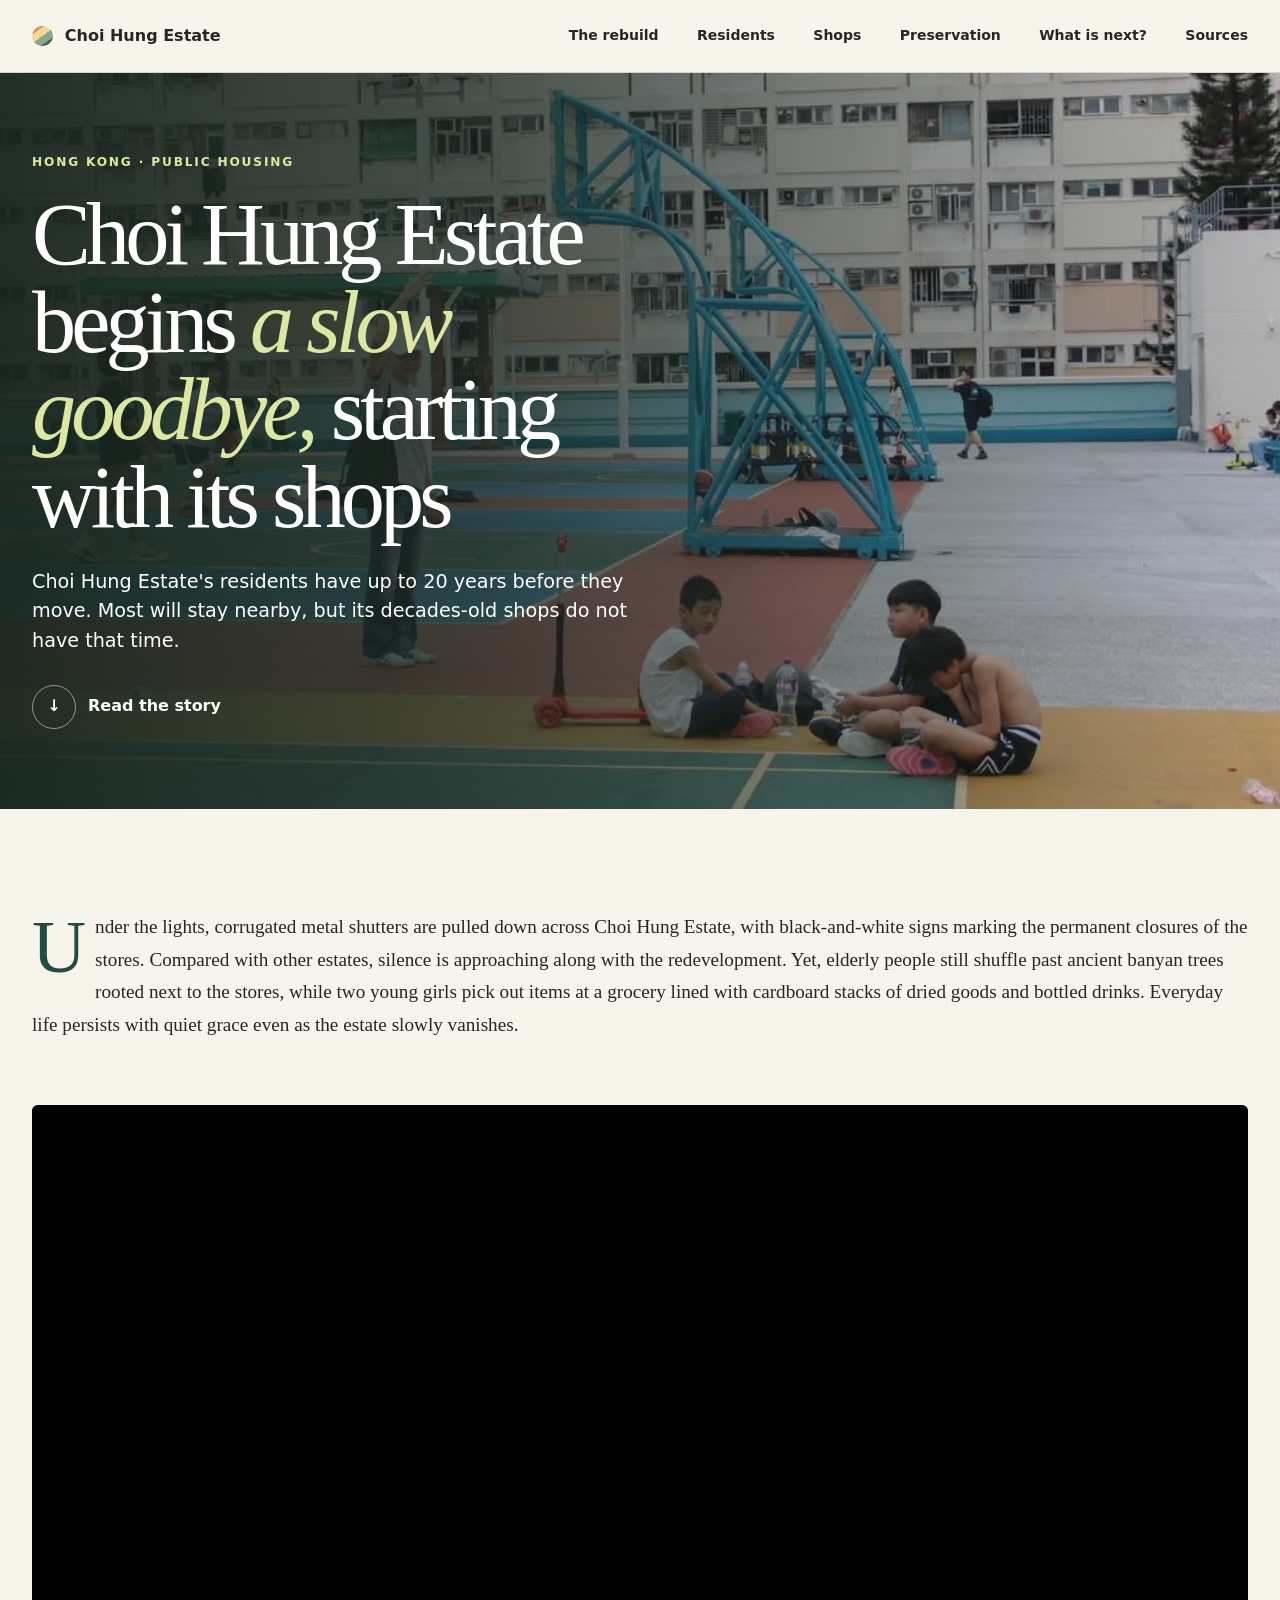
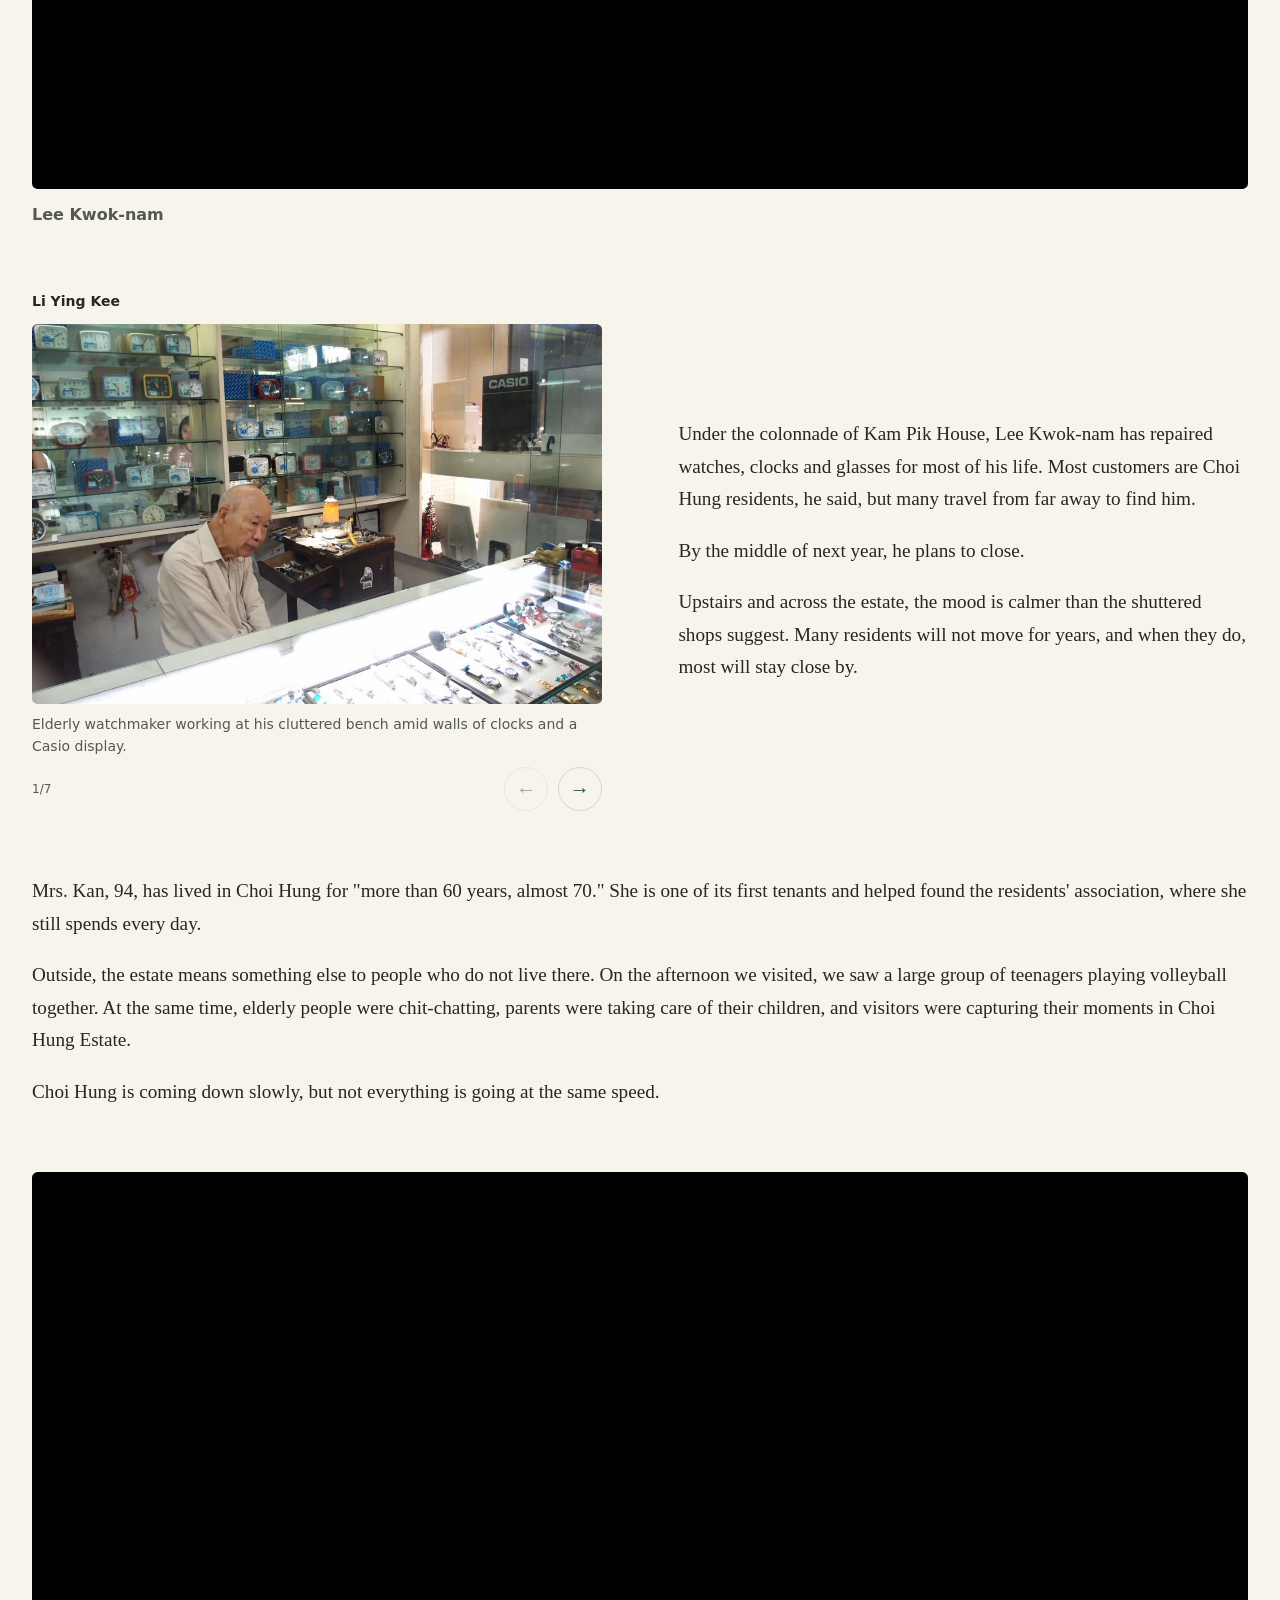
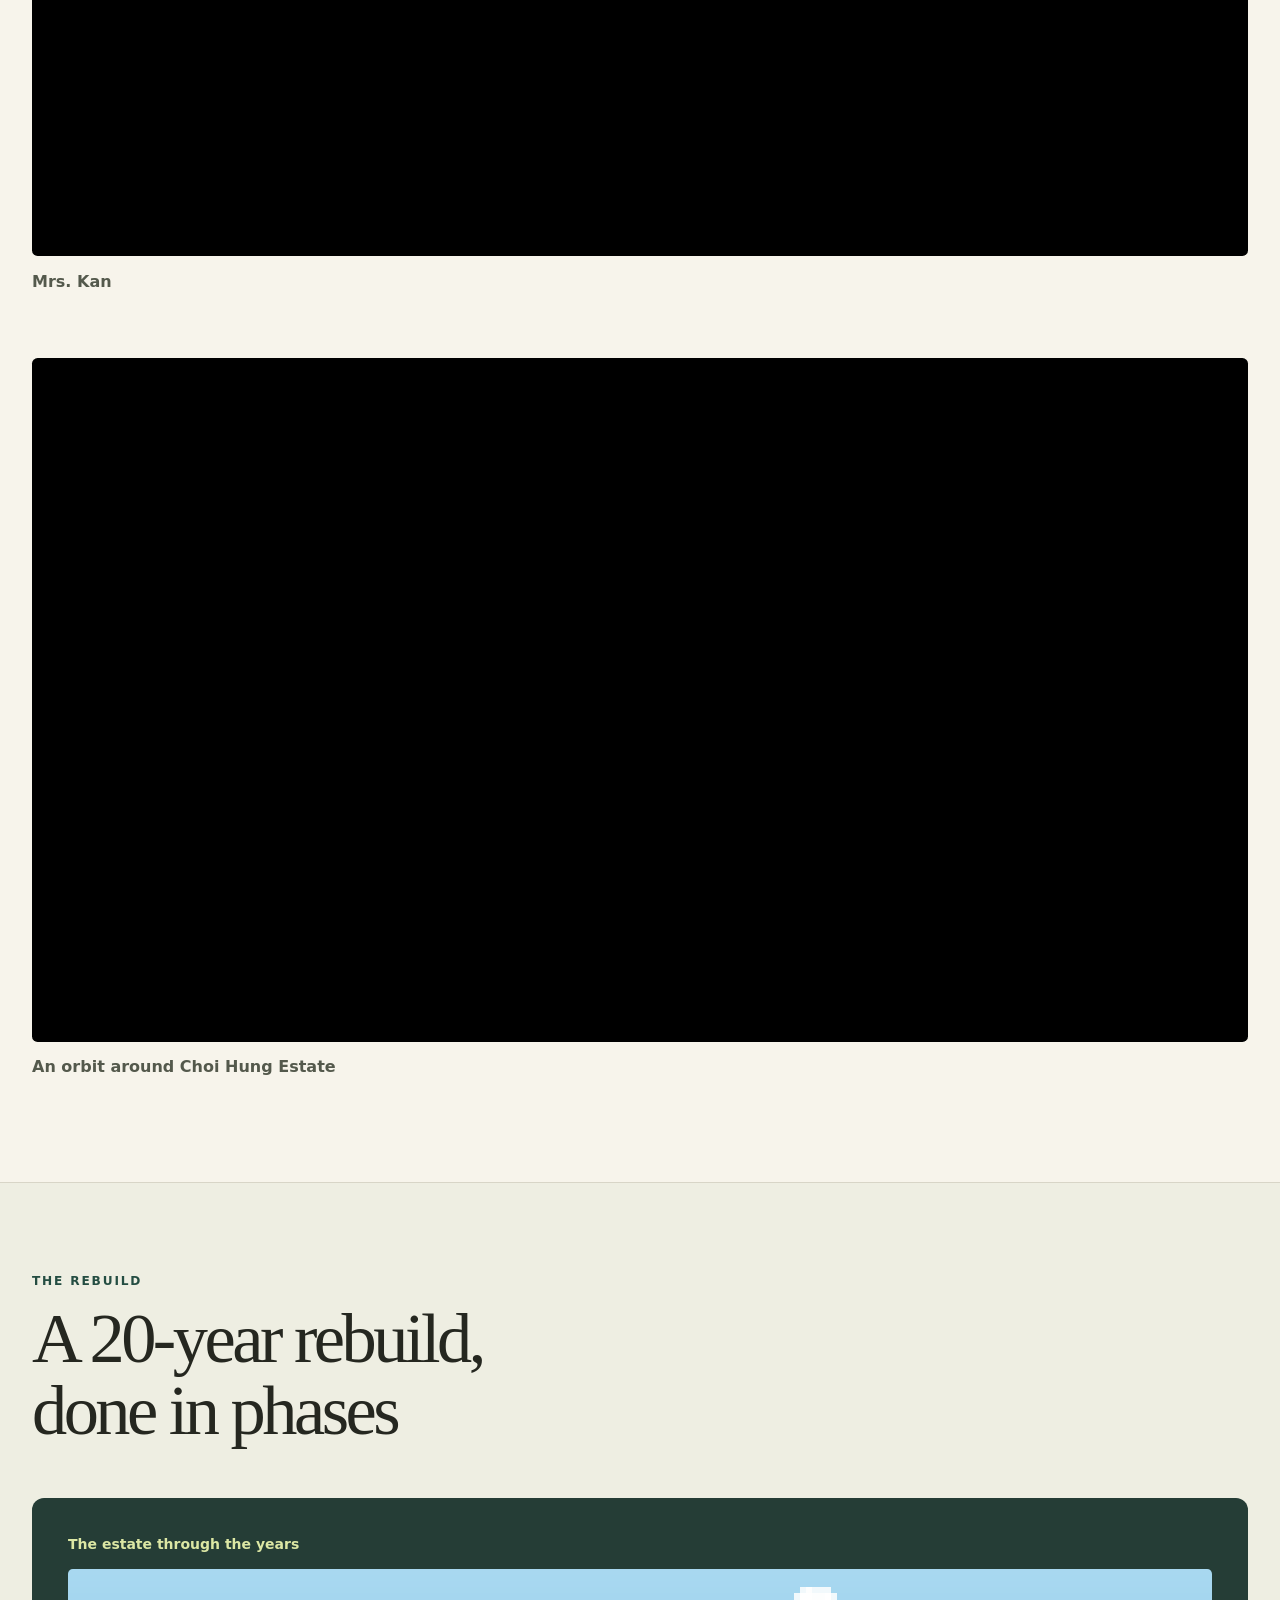
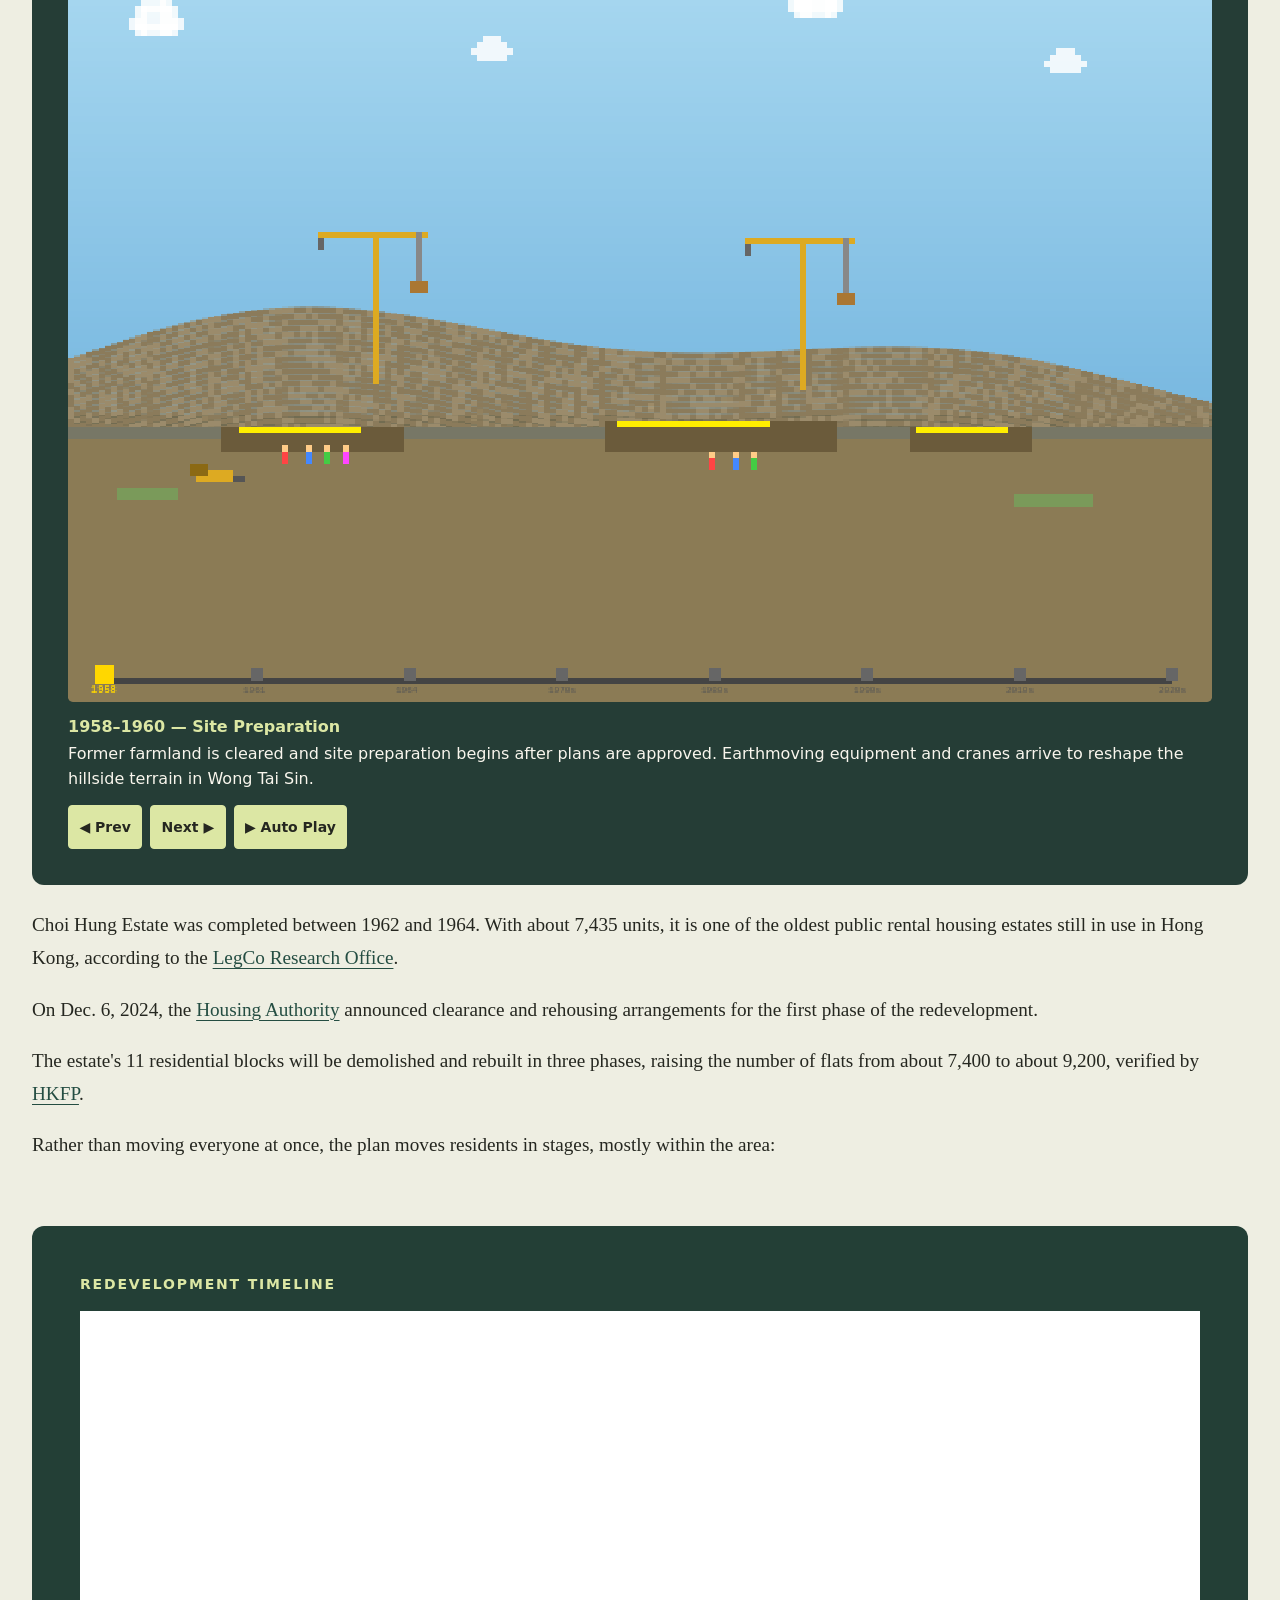
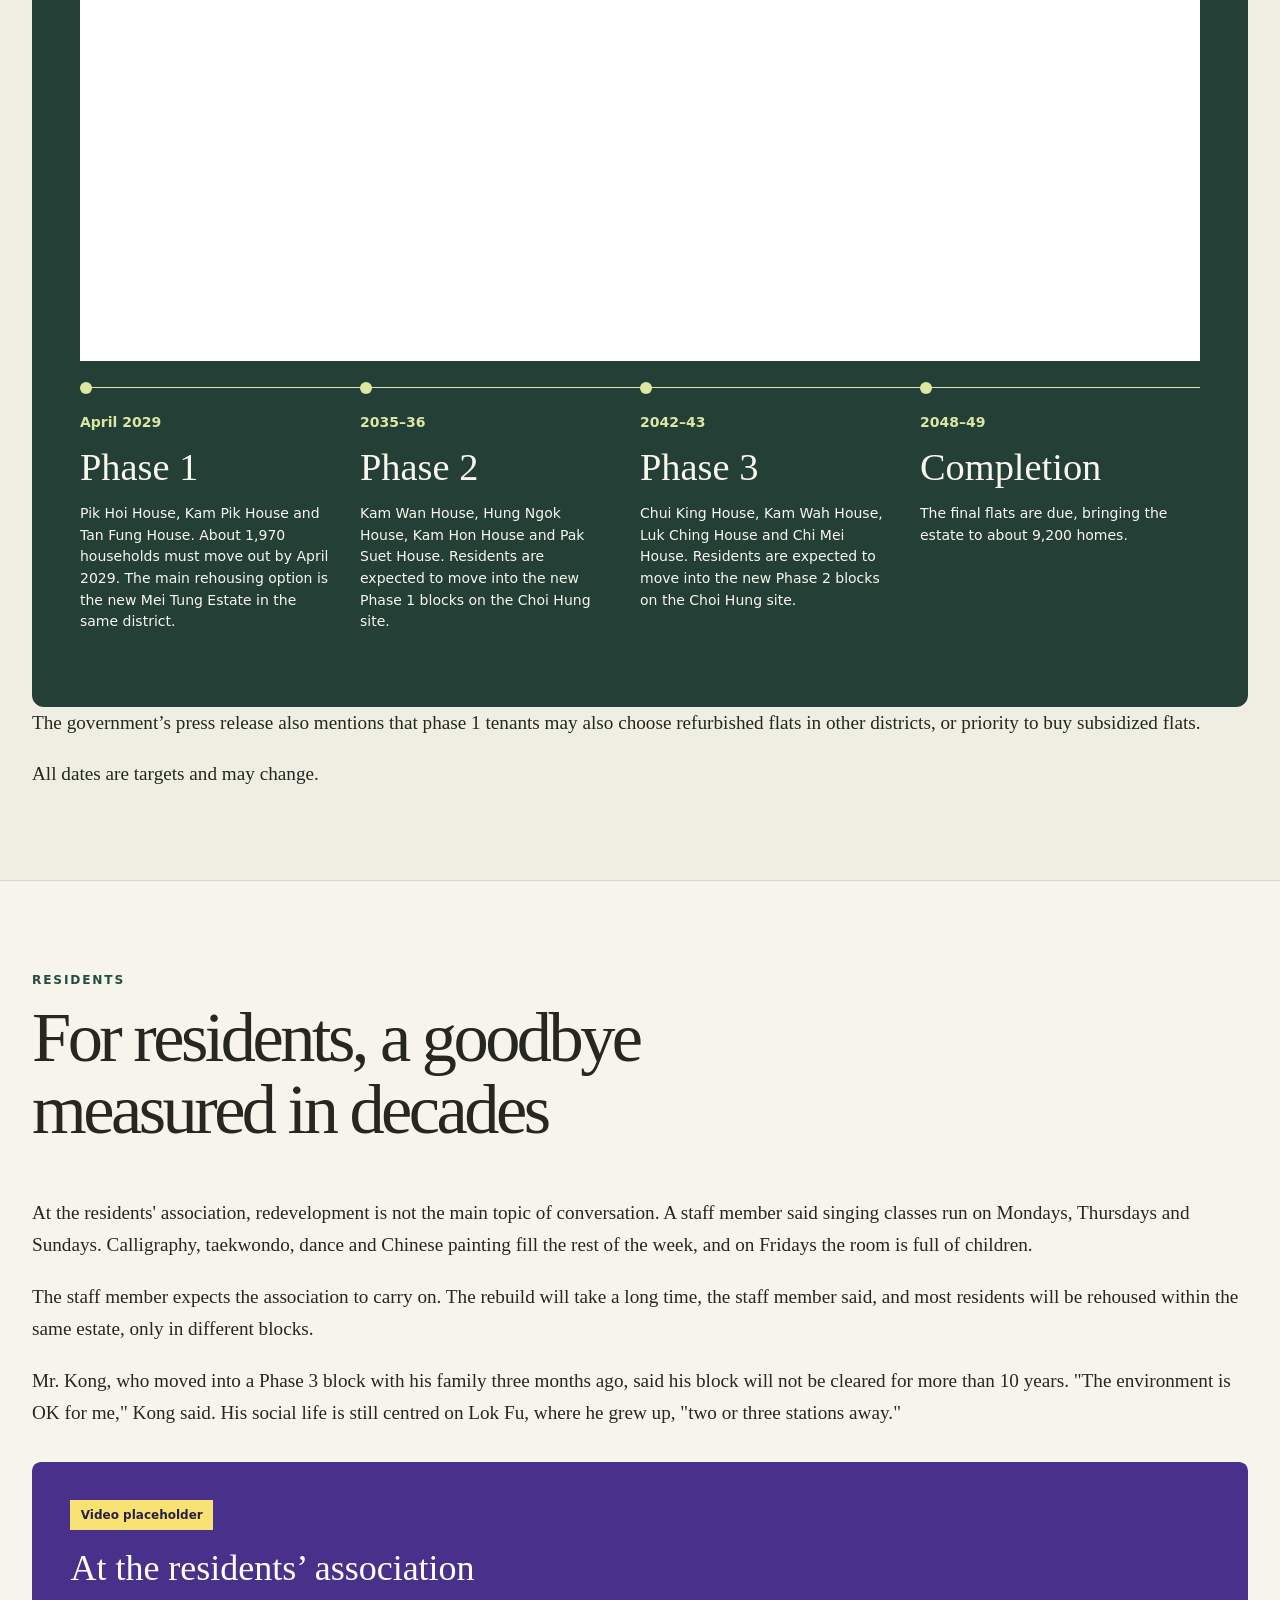
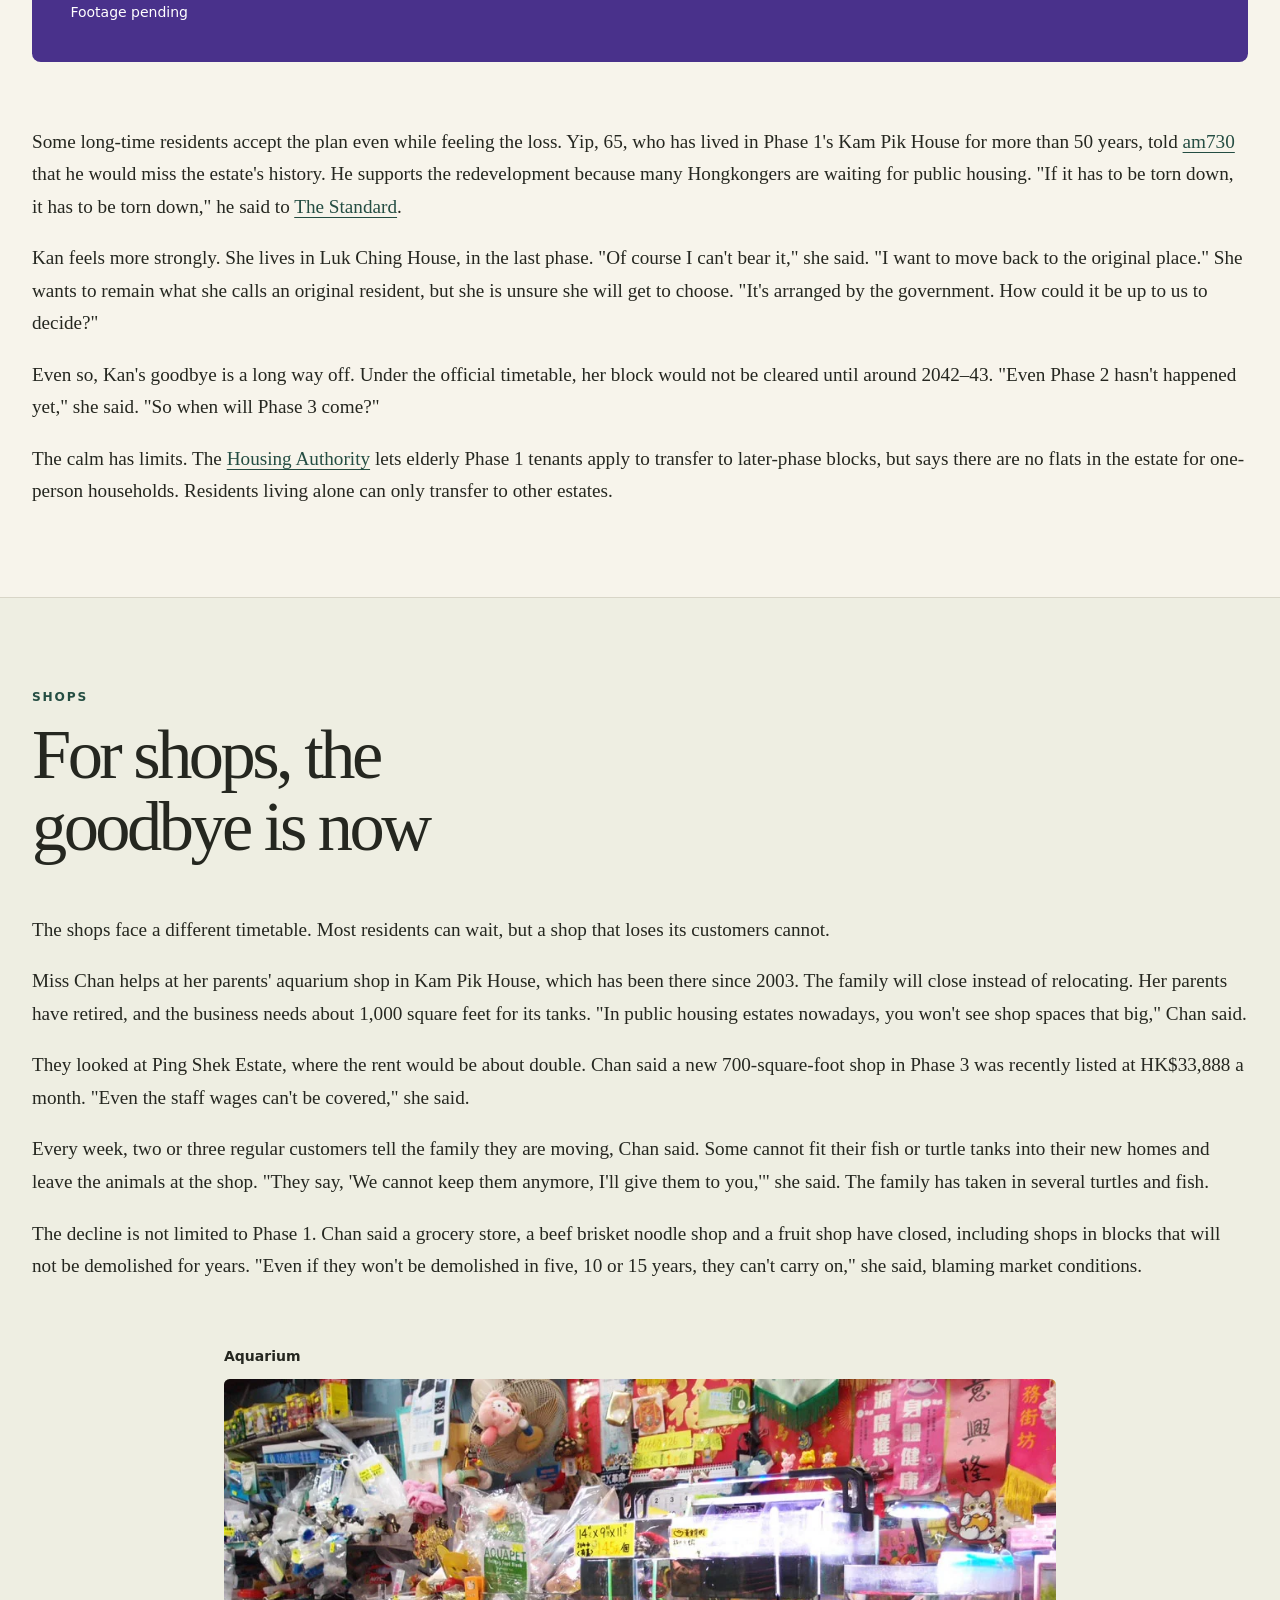
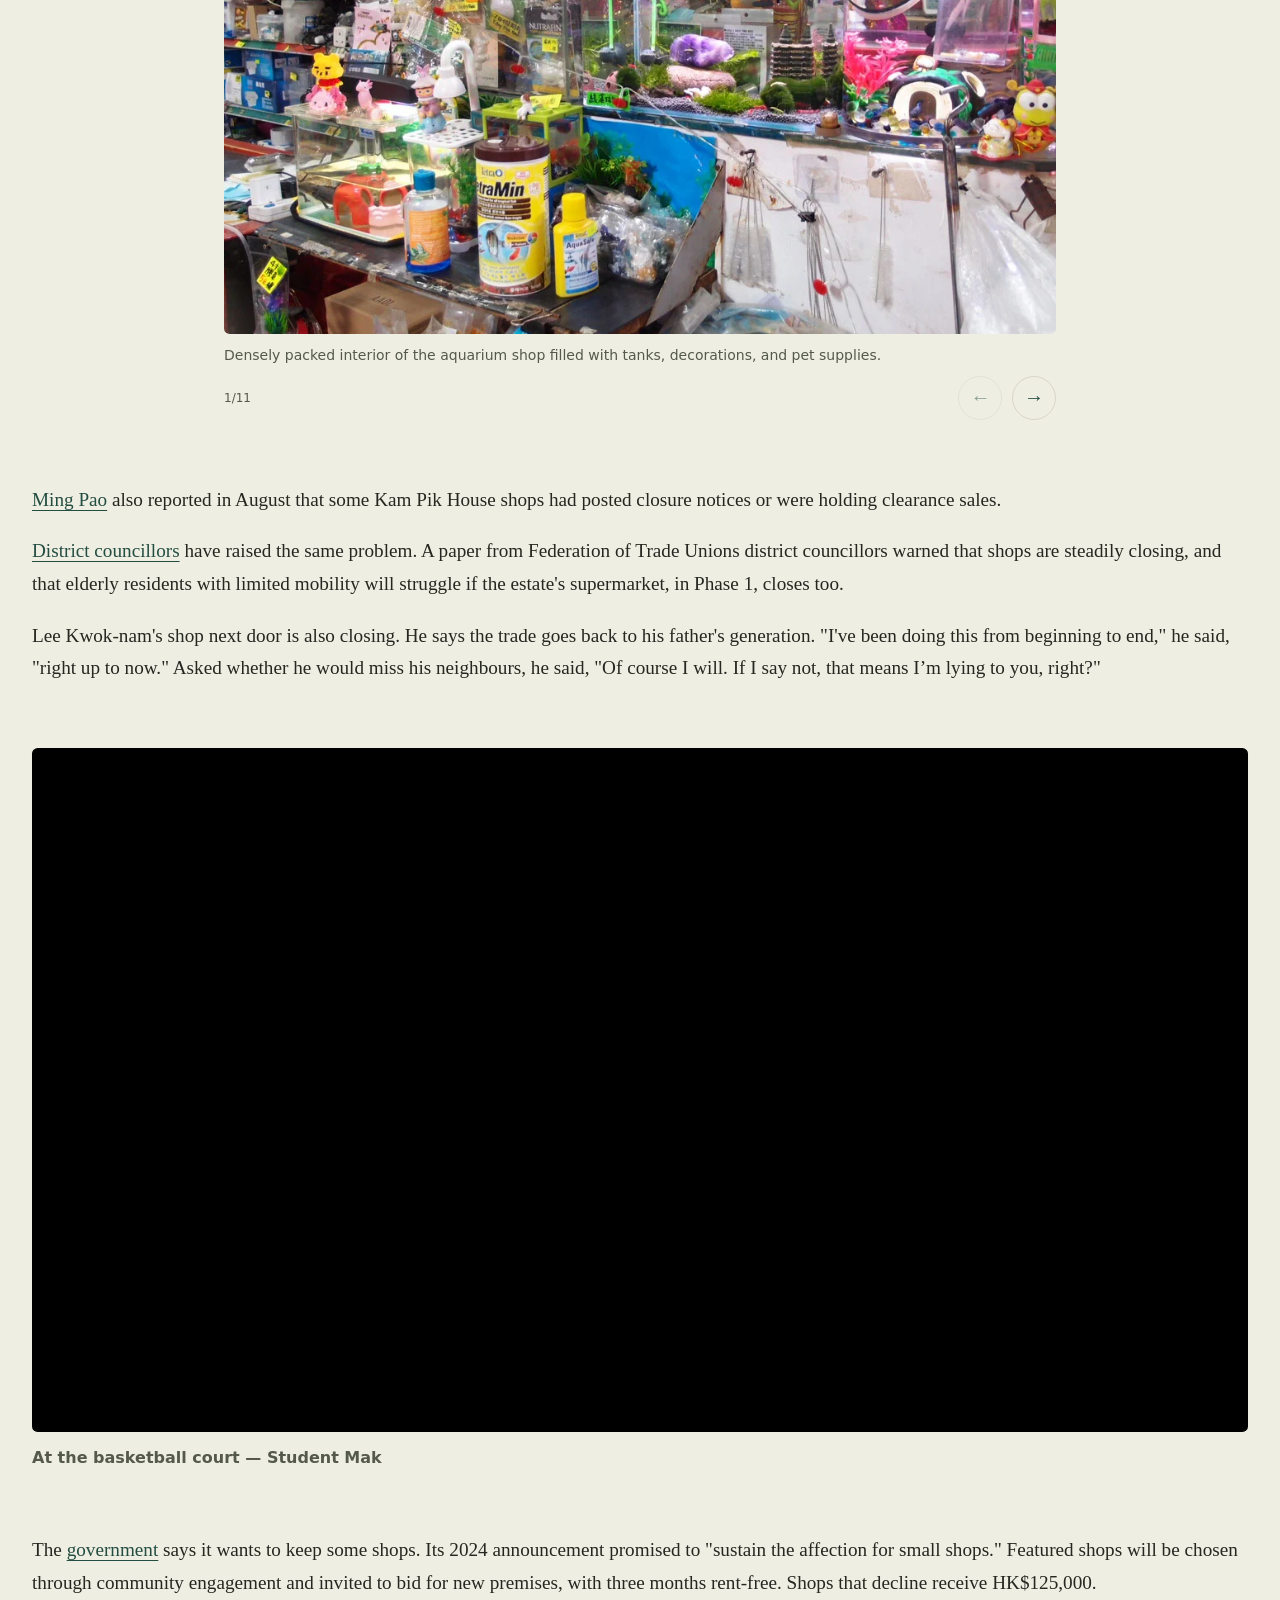
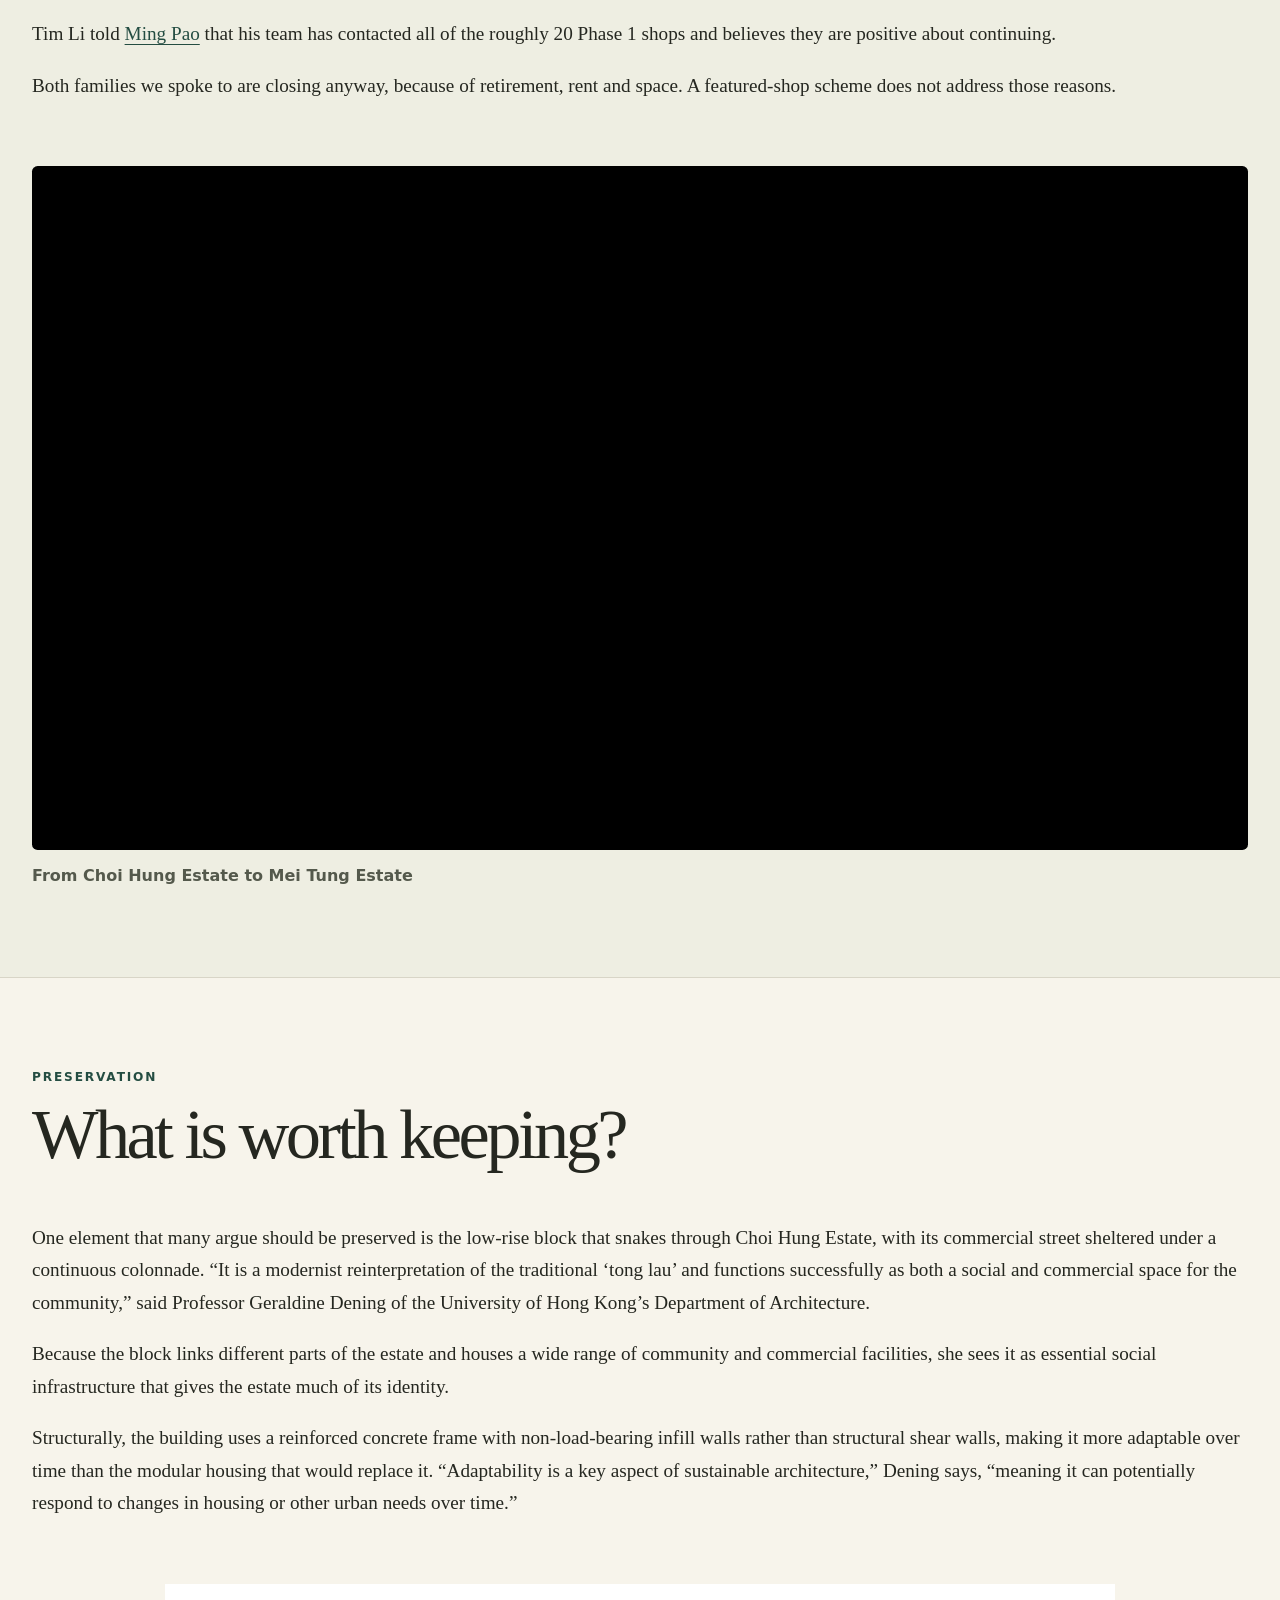
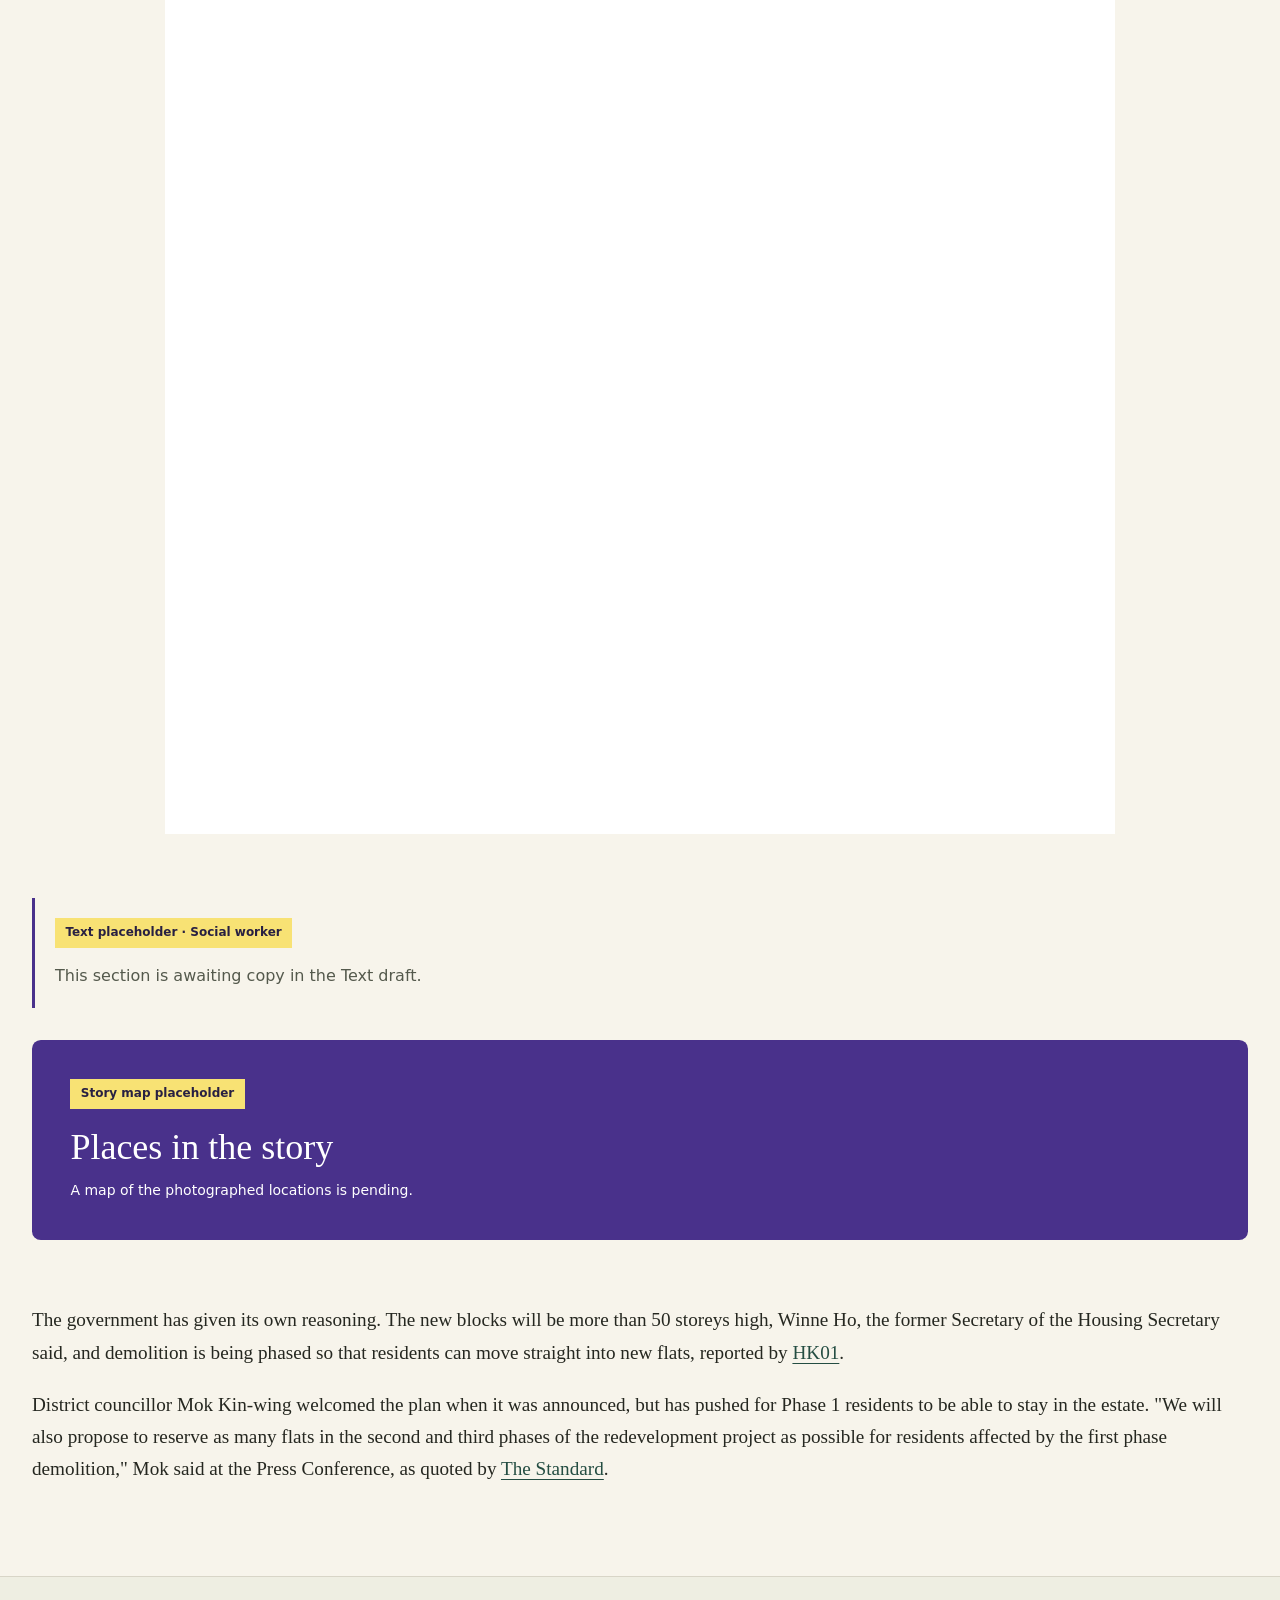
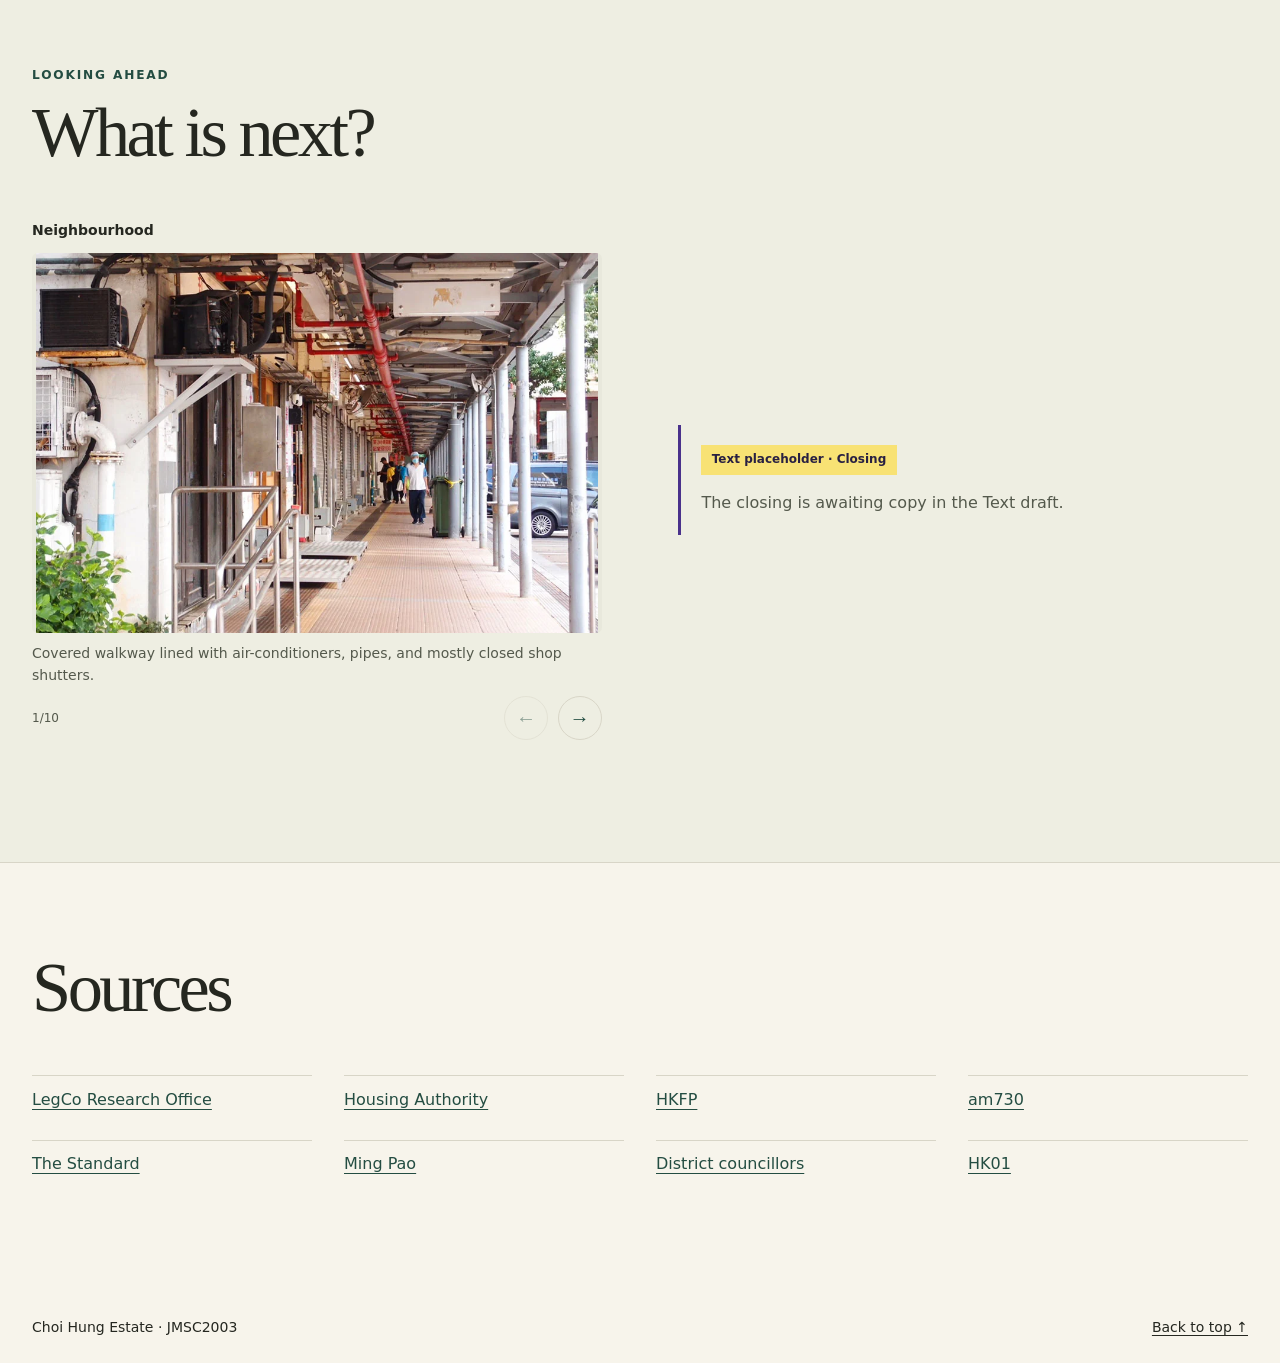
==== index.html @ e46e4c6f "Show current photo index in gallery counters" ====
<!doctype html>
<html lang="en">
<head>
  <meta charset="utf-8">
  <meta name="viewport" content="width=device-width, initial-scale=1">
  <meta name="theme-color" content="#f7f4eb">
  <meta name="description" content="Choi Hung Estate’s residents have up to 20 years before they move. Its decades-old shops do not have that time.">
  <title>Choi Hung Estate begins a slow goodbye</title>
  <link rel="stylesheet" href="vendor/swiper/swiper-bundle.min.css">
  <link rel="stylesheet" href="styles.css">
  <script src="vendor/swiper/swiper-bundle.min.js" defer></script>
  <script src="gallery.js" defer></script>
  <script src="motion.js" defer></script>
  <script src="estate-history.js" defer></script>
</head>
<body id="top">
  <a class="skip" href="#main">Skip to story</a>
  <header class="masthead">
    <div class="wrap header-inner">
      <a class="brand" href="#top"><span class="mark" aria-hidden="true"></span> Choi Hung Estate</a>
      <nav aria-label="Story sections">
        <a href="#redevelopment">The rebuild</a><a href="#residents">Residents</a><a href="#shops">Shops</a><a href="#preservation">Preservation</a><a href="#next">What is next?</a><a href="#sources">Sources</a>
      </nav>
    </div>
  </header>
  <main id="main">
    <section class="hero" aria-labelledby="headline">
      <div class="wrap hero-inner">
        <p class="eyebrow">Hong Kong · Public housing</p>
        <h1 id="headline">Choi Hung Estate begins <em>a slow goodbye,</em> starting with its shops</h1>
        <p class="deck">Choi Hung Estate's residents have up to 20 years before they move. Most will stay nearby, but its decades-old shops do not have that time.</p>
        <a class="story-link" href="#story"><span aria-hidden="true">↓</span> Read the story</a>
      </div>
    </section>
<div id="story" class="opening">
<div class="prose measure">
<p>Under the lights, corrugated metal shutters are pulled down across Choi Hung Estate, with black-and-white signs marking the permanent closures of the stores. Compared with other estates, silence is approaching along with the redevelopment. Yet, elderly people still shuffle past ancient banyan trees rooted next to the stores, while two young girls pick out items at a grocery lined with cardboard stacks of dried goods and bottled drinks. Everyday life persists with quiet grace even as the estate slowly vanishes.</p>
</div>
<figure id="lee-video" class="interview-video">
  <iframe title="Lee Kwok-nam interview video" src="https://drive.google.com/file/d/1QyEZgH8Qrl5v-TX9_oJ8u_oJI3uLM6KD/preview" loading="lazy" allow="fullscreen" allowfullscreen></iframe>
  <figcaption><h3>Lee Kwok-nam</h3></figcaption>
</figure>
<div class="story-pair wrap">
<div class="gallery swiper" role="region" aria-label="Li Ying Kee gallery">
        <h3 class="gallery-title">Li Ying Kee</h3>
        <div class="swiper-wrapper">
          <figure class="swiper-slide">
            <div class="crop"><img src="assets/galleries/lee-ying-kee/1.webp" alt="Shopkeeper seated behind a watch counter with clocks on shelves behind him" width="1008" height="672" loading="lazy"></div>
            <figcaption>Elderly watchmaker working at his cluttered bench amid walls of clocks and a Casio display.</figcaption>
          </figure>
          <figure class="swiper-slide">
            <div class="crop"><img src="assets/galleries/lee-ying-kee/2.webp" alt="Door marked as an eye-testing room beside wall-mounted clocks and a desk" width="1008" height="672" loading="lazy"></div>
            <figcaption>Entrance to the eye-examination room, with clocks lining the walls and a fan in the foreground.</figcaption>
          </figure>
          <figure class="swiper-slide">
            <div class="crop"><img src="assets/galleries/lee-ying-kee/3.webp" alt="Ginger cat lying on a glass counter beneath red Chinese shop lettering" width="1008" height="672" loading="lazy"></div>
            <figcaption>Shop interior showing clocks, family portraits, and the resident cat sleeping on the glass counter.</figcaption>
          </figure>
          <figure class="swiper-slide">
            <div class="crop"><img src="assets/galleries/lee-ying-kee/4.webp" alt="Open drawers, tools and small boxes on a wooden workbench under a clock display" width="1008" height="672" loading="lazy"></div>
            <figcaption>Close-up of the repair workbench piled with tools, parts, and open drawers.</figcaption>
          </figure>
          <figure class="swiper-slide">
            <div class="crop"><img src="assets/galleries/lee-ying-kee/5.webp" alt="Wristwatches on stands beside an illustrated Li Ying Kee postcard" width="1008" height="672" loading="lazy"></div>
            <figcaption>Counter display of watches next to a souvenir postcard and cat keychain of the shop.</figcaption>
          </figure>
          <figure class="swiper-slide">
            <div class="crop"><img src="assets/galleries/lee-ying-kee/6.webp" alt="Ginger cat standing on the tiled threshold of Li Ying Kee" width="1008" height="672" loading="lazy"></div>
            <figcaption>The shop’s orange cat standing just outside the entrance.</figcaption>
          </figure>
          <figure class="swiper-slide">
            <div class="crop"><img src="assets/galleries/lee-ying-kee/7.webp" alt="Round shop clock mounted beneath exposed pipes along the covered walkway" width="1008" height="672" loading="lazy"></div>
            <figcaption>Large hanging clock advertising Lee Ying Kee’s watch and eye services.</figcaption>
          </figure>
        </div>
        <div class="gallery-bar">
          <span class="gallery-counter">1/7</span>
          <div class="gallery-controls">
            <button class="gallery-prev" type="button" aria-label="Previous photo"><span aria-hidden="true">←</span></button>
            <button class="gallery-next" type="button" aria-label="Next photo"><span aria-hidden="true">→</span></button>
          </div>
        </div>
      </div>
<div class="prose">
<p>Under the colonnade of Kam Pik House, Lee Kwok-nam has repaired watches, clocks and glasses for most of his life. Most customers are Choi Hung residents, he said, but many travel from far away to find him.</p>
<p>By the middle of next year, he plans to close.</p>
<p>Upstairs and across the estate, the mood is calmer than the shuttered shops suggest. Many residents will not move for years, and when they do, most will stay close by.</p>
</div>
</div>
<div class="prose measure">
<p>Mrs. Kan, 94, has lived in Choi Hung for "more than 60 years, almost 70." She is one of its first tenants and helped found the residents' association, where she still spends every day.</p>
<p>Outside, the estate means something else to people who do not live there. On the afternoon we visited, we saw a large group of teenagers playing volleyball together. At the same time, elderly people were chit-chatting, parents were taking care of their children, and visitors were capturing their moments in Choi Hung Estate.</p>
<p>Choi Hung is coming down slowly, but not everything is going at the same speed.</p>
</div>
<figure id="kan-video" class="interview-video">
  <iframe title="Mrs. Kan interview video" src="https://drive.google.com/file/d/1l9lvq_pPf1lnRuvF1nCZv-XNCjOR7zkU/preview" loading="lazy" allow="fullscreen" allowfullscreen></iframe>
  <figcaption><h3>Mrs. Kan</h3></figcaption>
</figure>
<figure id="earth-video-1" class="interview-video">
  <iframe title="An orbit around Choi Hung Estate video" src="https://drive.google.com/file/d/1zy849ANQ_q80r04ZechJBaH7zpmNqCsq/preview" loading="lazy" allow="fullscreen" allowfullscreen></iframe>
  <figcaption><h3>An orbit around Choi Hung Estate</h3></figcaption>
</figure>
</div>
<section id="redevelopment" class="chapter" aria-labelledby="redevelopment-title">
<div class="wrap chapter-heading"><p class="eyebrow">The rebuild</p><h2 id="redevelopment-title">A 20-year rebuild, done in phases</h2></div>
<figure class="estate-history wrap" aria-labelledby="estate-history-title" hidden>
        <figcaption id="estate-history-title">The estate through the years</figcaption>
        <canvas id="gameCanvas" width="750" height="480" tabindex="0"
          aria-label="Pixel-art estate timeline. Use the arrow keys to change stages and Space to toggle autoplay."></canvas>
        <div class="history-details" aria-live="polite" aria-atomic="true">
          <p id="yearDisplay" class="history-year"></p>
          <p id="description" class="history-description"></p>
        </div>
        <div class="history-controls" role="group" aria-label="Estate history controls">
          <button id="prevBtn" type="button">◀ Prev</button>
          <button id="nextBtn" type="button">Next ▶</button>
          <button id="autoBtn" type="button">▶ Auto Play</button>
        </div>
      </figure>
<div class="prose measure">
<p>Choi Hung Estate was completed between 1962 and 1964. With about 7,435 units, it is one of the oldest public rental housing estates still in use in Hong Kong, according to the <a href="https://app7.legco.gov.hk/rpdb/en/uploads/2025/ISSH/ISSH19_2025_20250707_en.pdf">LegCo Research Office</a>.</p>
<p>On Dec. 6, 2024, the <a href="https://www.info.gov.hk/gia/general/202412/06/P2024120600218.htm">Housing Authority</a> announced clearance and rehousing arrangements for the first phase of the redevelopment.</p>
<p>The estate's 11 residential blocks will be demolished and rebuilt in three phases, raising the number of flats from about 7,400 to about 9,200, verified by <a href="https://hongkongfp.com/2024/10/31/first-tenants-of-hong-kongs-choi-hung-estate-to-begin-moving-out-in-2028-as-redevelopment-set-for-2049-completion/">HKFP</a>.</p>
<p>Rather than moving everyone at once, the plan moves residents in stages, mostly within the area:</p>
</div>
<figure class="timeline wrap" aria-labelledby="timeline-title">
        <figcaption id="timeline-title">Redevelopment timeline</figcaption>
        <iframe class="knightlab-embed timeline-embed" title="Choi Hung Estate interactive timeline" width="100%" height="650" loading="lazy" allowfullscreen src="https://cdn.knightlab.com/libs/timeline3/latest/embed/index.html?source=v2%3A2PACX-1vQSINF4Z9VQrUC9lxY2sVhEqk9RJDs5AckryLCi69MP6IN8wHuLTheE7pDvbLVatQh3ShbFIFVR9W2f&amp;font=Default&amp;lang=en&amp;initial_zoom=2&amp;width=100%25&amp;height=650"></iframe>
        <ol class="timeline-list">
          <li class="timeline-item">
            <span class="timeline-marker" aria-hidden="true"></span>
            <span class="timeline-date">April 2029</span>
            <h3>Phase 1</h3>
            <p>Pik Hoi House, Kam Pik House and Tan Fung House. About 1,970 households must move out by April 2029. The main rehousing option is the new Mei Tung Estate in the same district.</p>
          </li>
          <li class="timeline-item">
            <span class="timeline-marker" aria-hidden="true"></span>
            <span class="timeline-date">2035–36</span>
            <h3>Phase 2</h3>
            <p>Kam Wan House, Hung Ngok House, Kam Hon House and Pak Suet House. Residents are expected to move into the new Phase 1 blocks on the Choi Hung site.</p>
          </li>
          <li class="timeline-item">
            <span class="timeline-marker" aria-hidden="true"></span>
            <span class="timeline-date">2042–43</span>
            <h3>Phase 3</h3>
            <p>Chui King House, Kam Wah House, Luk Ching House and Chi Mei House. Residents are expected to move into the new Phase 2 blocks on the Choi Hung site.</p>
          </li>
          <li class="timeline-item">
            <span class="timeline-marker" aria-hidden="true"></span>
            <span class="timeline-date">2048–49</span>
            <h3>Completion</h3>
            <p>The final flats are due, bringing the estate to about 9,200 homes.</p>
          </li>
        </ol>
      </figure>
<div class="prose measure">
<p>The government’s press release also mentions that phase 1 tenants may also choose refurbished flats in other districts, or priority to buy subsidized flats.</p>
<p>All dates are targets and may change.</p>
</div>
</section>
<section id="residents" class="chapter" aria-labelledby="residents-title">
<div class="wrap chapter-heading"><p class="eyebrow">Residents</p><h2 id="residents-title">For residents, a goodbye measured in decades</h2></div>
<div class="prose measure">
<p>At the residents' association, redevelopment is not the main topic of conversation. A staff member said singing classes run on Mondays, Thursdays and Sundays. Calligraphy, taekwondo, dance and Chinese painting fill the rest of the week, and on Fridays the room is full of children.</p>
<p>The staff member expects the association to carry on. The rebuild will take a long time, the staff member said, and most residents will be rehoused within the same estate, only in different blocks.</p>
<p>Mr. Kong, who moved into a Phase 3 block with his family three months ago, said his block will not be cleared for more than 10 years. "The environment is OK for me," Kong said. His social life is still centred on Lok Fu, where he grew up, "two or three stations away."</p>
</div>
<aside id="staff-video" class="film wrap"><span class="placeholder-label">Video placeholder</span><h3>At the residents’ association</h3><p>Footage pending</p></aside>
<div class="prose measure">
<p>Some long-time residents accept the plan even while feeling the loss. Yip, 65, who has lived in Phase 1's Kam Pik House for more than 50 years, told <a href="https://www.am730.com.hk/article/501894">am730</a> that he would miss the estate's history. He supports the redevelopment because many Hongkongers are waiting for public housing. "If it has to be torn down, it has to be torn down," he said to <a href="https://www.thestandard.com.hk/news/article/67382/Demolition-details-of-Choi-Hung-Estate-bared">The Standard</a>.</p>
<p>Kan feels more strongly. She lives in Luk Ching House, in the last phase. "Of course I can't bear it," she said. "I want to move back to the original place." She wants to remain what she calls an original resident, but she is unsure she will get to choose. "It's arranged by the government. How could it be up to us to decide?"</p>
<p>Even so, Kan's goodbye is a long way off. Under the official timetable, her block would not be cleared until around 2042–43. "Even Phase 2 hasn't happened yet," she said. "So when will Phase 3 come?"</p>
<p>The calm has limits. The <a href="https://www.info.gov.hk/gia/general/202412/06/P2024120600218.htm">Housing Authority</a> lets elderly Phase 1 tenants apply to transfer to later-phase blocks, but says there are no flats in the estate for one-person households. Residents living alone can only transfer to other estates.</p>
</div>
</section>
<section id="shops" class="chapter" aria-labelledby="shops-title">
<div class="wrap chapter-heading"><p class="eyebrow">Shops</p><h2 id="shops-title">For shops, the goodbye is now</h2></div>
<div class="prose measure">
<p>The shops face a different timetable. Most residents can wait, but a shop that loses its customers cannot.</p>
<p>Miss Chan helps at her parents' aquarium shop in Kam Pik House, which has been there since 2003. The family will close instead of relocating. Her parents have retired, and the business needs about 1,000 square feet for its tanks. "In public housing estates nowadays, you won't see shop spaces that big," Chan said.</p>
<p>They looked at Ping Shek Estate, where the rent would be about double. Chan said a new 700-square-foot shop in Phase 3 was recently listed at HK$33,888 a month. "Even the staff wages can't be covered," she said.</p>
<p>Every week, two or three regular customers tell the family they are moving, Chan said. Some cannot fit their fish or turtle tanks into their new homes and leave the animals at the shop. "They say, 'We cannot keep them anymore, I'll give them to you,'" she said. The family has taken in several turtles and fish.</p>
<p>The decline is not limited to Phase 1. Chan said a grocery store, a beef brisket noodle shop and a fruit shop have closed, including shops in blocks that will not be demolished for years. "Even if they won't be demolished in five, 10 or 15 years, they can't carry on," she said, blaming market conditions.</p>
</div>
<div class="gallery-feature wrap"><div class="gallery swiper" role="region" aria-label="Aquarium gallery">
        <h3 class="gallery-title">Aquarium</h3>
        <div class="swiper-wrapper">
          <figure class="swiper-slide">
            <div class="crop"><img src="assets/galleries/aquarium/8.webp" alt="Illuminated fish tanks surrounded by containers of fish food and shop decorations" width="1008" height="672" loading="lazy"></div>
            <figcaption>Densely packed interior of the aquarium shop filled with tanks, decorations, and pet supplies.</figcaption>
          </figure>
          <figure class="swiper-slide">
            <div class="crop"><img src="assets/galleries/aquarium/9.webp" alt="Turtle tanks beneath a brightly lit aquarium of colourful fish" width="1008" height="672" loading="lazy"></div>
            <figcaption>Stacked tanks holding colourful fish and turtles, one with a skeleton ornament.</figcaption>
          </figure>
          <figure class="swiper-slide">
            <div class="crop"><img src="assets/galleries/aquarium/10.webp" alt="Rows of aquariums with blue backgrounds and yellow handwritten price tags" width="765" height="526" loading="lazy"></div>
            <figcaption>Rows of tanks stocked with tropical fish and gravel.</figcaption>
          </figure>
          <figure class="swiper-slide">
            <div class="crop"><img src="assets/galleries/aquarium/11.webp" alt="Dark spotted fish on gravel in a blue-backed aquarium" width="936" height="623" loading="lazy"></div>
            <figcaption>Fish tanks with decorative rocks and large water jugs stored underneath.</figcaption>
          </figure>
          <figure class="swiper-slide">
            <div class="crop"><img src="assets/galleries/aquarium/12.webp" alt="Orange goldfish swimming together in a glass aquarium" width="1008" height="672" loading="lazy"></div>
            <figcaption>Tanks of orange goldfish for sale.</figcaption>
          </figure>
          <figure class="swiper-slide">
            <div class="crop"><img src="assets/galleries/aquarium/13.webp" alt="Red scoop and clear measuring jugs between stacked fish tanks" width="864" height="549" loading="lazy"></div>
            <figcaption>Working area with nets, containers, and fish tanks, including another skeleton decoration.</figcaption>
          </figure>
          <figure class="swiper-slide">
            <div class="crop"><img src="assets/galleries/aquarium/14.webp" alt="Pink, yellow and orange fish in a blue-backed aquarium" width="1008" height="672" loading="lazy"></div>
            <figcaption>Close-up of bright neon tetras swimming in a tank.</figcaption>
          </figure>
          <figure class="swiper-slide">
            <div class="crop"><img src="assets/galleries/aquarium/15.webp" alt="School of small fish above labelled pots of aquatic plants" width="1008" height="672" loading="lazy"></div>
            <figcaption>Planted aquarium with small fish, aquatic plants, and price tags.</figcaption>
          </figure>
          <figure class="swiper-slide">
            <div class="crop"><img src="assets/galleries/aquarium/16.webp" alt="Blue aquarium shop sign with fish symbols beside hanging red lanterns" width="1008" height="672" loading="lazy"></div>
            <figcaption>Neon open sign for Hung To Aquarium (鴻濤水族館)  with red lanterns hanging outside.</figcaption>
          </figure>
          <figure class="swiper-slide">
            <div class="crop"><img src="assets/galleries/aquarium/17.webp" alt="Aquarium shopfront with a blue Chinese sign, red lanterns and clear plastic entrance strips" width="932" height="646" loading="lazy"></div>
            <figcaption>Storefront of Hung To Aquarium, lanterns up and a staff member visible inside.</figcaption>
          </figure>
          <figure class="swiper-slide">
            <div class="crop"><img src="assets/galleries/aquarium/pb151330.webp" alt="People walking through the covered arcade beside the aquarium shop sign" width="1008" height="672" loading="lazy"></div>
          </figure>
        </div>
        <div class="gallery-bar">
          <span class="gallery-counter">1/11</span>
          <div class="gallery-controls">
            <button class="gallery-prev" type="button" aria-label="Previous photo"><span aria-hidden="true">←</span></button>
            <button class="gallery-next" type="button" aria-label="Next photo"><span aria-hidden="true">→</span></button>
          </div>
        </div>
      </div></div>
<div class="prose measure">
<p><a href="https://news.mingpao.com/pns/要聞/article/20260823/s00001/1787423045557/留虹牆保店匾-彩虹邨特色不變-重建團隊-已接觸首期拆20店-對繼續營業正面">Ming Pao</a> also reported in August that some Kam Pik House shops had posted closure notices or were holding clearance sales.</p>
<p><a href="https://www.districtcouncils.gov.hk/wts/doc/2024_2027/tc/committee_meetings_doc/HC/31366/HC_M16_045.pdf">District councillors</a> have raised the same problem. A paper from Federation of Trade Unions district councillors warned that shops are steadily closing, and that elderly residents with limited mobility will struggle if the estate's supermarket, in Phase 1, closes too.</p>
<p>Lee Kwok-nam's shop next door is also closing. He says the trade goes back to his father's generation. "I've been doing this from beginning to end," he said, "right up to now." Asked whether he would miss his neighbours, he said, "Of course I will. If I say not, that means I’m lying to you, right?"</p>
</div>
<figure id="basketball-video" class="interview-video">
  <iframe title="At the basketball court — Student Mak interview video" src="https://drive.google.com/file/d/1azHcuKcge0965CCKBQEfKu883OurDoqs/preview" loading="lazy" allow="fullscreen" allowfullscreen></iframe>
  <figcaption><h3>At the basketball court — Student Mak</h3></figcaption>
</figure>
<div class="prose measure">
<p>The <a href="https://www.info.gov.hk/gia/general/202412/06/P2024120600218.htm">government</a> says it wants to keep some shops. Its 2024 announcement promised to "sustain the affection for small shops." Featured shops will be chosen through community engagement and invited to bid for new premises, with three months rent-free. Shops that decline receive HK$125,000.</p>
<p>Tim Li told <a href="https://news.mingpao.com/pns/要聞/article/20260823/s00001/1787423045557/留虹牆保店匾-彩虹邨特色不變-重建團隊-已接觸首期拆20店-對繼續營業正面">Ming Pao</a> that his team has contacted all of the roughly 20 Phase 1 shops and believes they are positive about continuing.</p>
<p>Both families we spoke to are closing anyway, because of retirement, rent and space. A featured-shop scheme does not address those reasons.</p>
</div>
<figure id="earth-video-2" class="interview-video">
  <iframe title="From Choi Hung Estate to Mei Tung Estate video" src="https://drive.google.com/file/d/1fDMn5n1BrPxmKveCEoDNq6SGXSs9fp6s/preview" loading="lazy" allow="fullscreen" allowfullscreen></iframe>
  <figcaption><h3>From Choi Hung Estate to Mei Tung Estate</h3></figcaption>
</figure>
</section>
<section id="preservation" class="chapter" aria-labelledby="preservation-title">
<div class="wrap chapter-heading"><p class="eyebrow">Preservation</p><h2 id="preservation-title">What is worth keeping?</h2></div>
<div class="prose measure">
<p>One element that many argue should be preserved is the low-rise block that snakes through Choi Hung Estate, with its commercial street sheltered under a continuous colonnade. “It is a modernist reinterpretation of the traditional ‘tong lau’ and functions successfully as both a social and commercial space for the community,” said Professor Geraldine Dening of the University of Hong Kong’s Department of Architecture.</p>
<p>Because the block links different parts of the estate and houses a wide range of community and commercial facilities, she sees it as essential social infrastructure that gives the estate much of its identity.</p>
<p>Structurally, the building uses a reinforced concrete frame with non-load-bearing infill walls rather than structural shear walls, making it more adaptable over time than the modular housing that would replace it. “Adaptability is a key aspect of sustainable architecture,” Dening says, “meaning it can potentially respond to changes in housing or other urban needs over time.”</p>
</div>
<div class="wrap comparison-embed">
        <iframe class="juxtapose knightlab-embed" title="Choi Hung Estate image comparison" width="950" height="850" loading="lazy" src="https://cdn.knightlab.com/libs/juxtapose/latest/embed/index.html?uid=86cdd3f8-e687-11f1-ba1b-0e6f42328d7d"></iframe>
      </div>
<aside class="copy-placeholder measure"><span class="placeholder-label">Text placeholder · Social worker</span><p>This section is awaiting copy in the Text draft.</p></aside>
<aside id="story-map" class="film wrap"><span class="placeholder-label">Story map placeholder</span><h3>Places in the story</h3><p>A map of the photographed locations is pending.</p></aside>
<div class="prose measure">
<p>The government has given its own reasoning. The new blocks will be more than 50 storeys high, Winne Ho, the former Secretary of the Housing Secretary said, and demolition is being phased so that residents can move straight into new flats, reported by <a href="https://www.hk01.com/%E7%A4%BE%E6%9C%83%E6%96%B0%E8%81%9E/1072256/%E5%BD%A9%E8%99%B9%E9%82%A8%E9%87%8D%E5%BB%BA-%E4%BD%95%E6%B0%B8%E8%B3%A2-%E6%B8%85%E6%8B%86%E5%BE%8C%E5%B0%87%E5%BB%BA%E6%88%90%E8%B6%85%E9%81%8E50%E5%B1%A4%E9%AB%98%E6%A8%93%E5%AE%87-%E5%82%B2%E8%A6%96%E5%90%8C%E5%8D%80%E5%85%AC%E5%B1%8B">HK01</a>.</p>
<p>District councillor Mok Kin-wing welcomed the plan when it was announced, but has pushed for Phase 1 residents to be able to stay in the estate. "We will also propose to reserve as many flats in the second and third phases of the redevelopment project as possible for residents affected by the first phase demolition," Mok said at the Press Conference, as quoted by <a href="https://www.thestandard.com.hk/news/article/67382/Demolition-details-of-Choi-Hung-Estate-bared">The Standard</a>.</p>
</div>
</section>
<section id="next" class="chapter" aria-labelledby="next-title">
<div class="wrap chapter-heading"><p class="eyebrow">Looking ahead</p><h2 id="next-title">What is next?</h2></div>
<div class="story-pair wrap">
<div class="gallery swiper" role="region" aria-label="Neighbourhood gallery">
        <h3 class="gallery-title">Neighbourhood</h3>
        <div class="swiper-wrapper">
          <figure class="swiper-slide">
            <div class="crop"><img src="assets/galleries/neighbourhood/18.webp" alt="People walking along a covered colonnade beneath pipes and air-conditioning units" width="950" height="642" loading="lazy"></div>
            <figcaption>Covered walkway lined with air-conditioners, pipes, and mostly closed shop shutters.</figcaption>
          </figure>
          <figure class="swiper-slide">
            <div class="crop"><img src="assets/galleries/neighbourhood/19.webp" alt="Row of closed metal shop shutters along a tiled indoor passage" width="1008" height="672" loading="lazy"></div>
            <figcaption>Long corridor of closed metal shutters under fluorescent lights and red pipes.</figcaption>
          </figure>
          <figure class="swiper-slide">
            <div class="crop"><img src="assets/galleries/neighbourhood/20.webp" alt="Newspapers and magazines stacked at an open stall between closed shutters" width="1008" height="672" loading="lazy"></div>
            <figcaption>Shopfront area with a yellow claw machine, a newspaper stall, and closed shutters nearby.</figcaption>
          </figure>
          <figure class="swiper-slide">
            <div class="crop"><img src="assets/galleries/neighbourhood/21.webp" alt="Shoppers outside a grocery packed with packaged food, drinks and cardboard boxes" width="1008" height="672" loading="lazy"></div>
            <figcaption>Family shopping outside a busy open-front grocery store stacked with boxes.</figcaption>
          </figure>
          <figure class="swiper-slide">
            <div class="crop"><img src="assets/galleries/neighbourhood/22.webp" alt="Shopfront displaying bags, shoes and household goods beneath red Chinese lettering" width="1008" height="672" loading="lazy"></div>
            <figcaption>Entrance of Wing Yung Department Store (永客百貨) displaying backpacks and household goods.</figcaption>
          </figure>
          <figure class="swiper-slide">
            <div class="crop"><img src="assets/galleries/neighbourhood/23.webp" alt="Vegetable vendor behind baskets and crates of fresh produce" width="1008" height="672" loading="lazy"></div>
            <figcaption>Vegetable stall in the estate market with a vendor sorting produce.</figcaption>
          </figure>
          <figure class="swiper-slide">
            <div class="crop"><img src="assets/galleries/neighbourhood/24.webp" alt="Estate office notice board displaying printed notices and illustrated posters" width="947" height="661" loading="lazy"></div>
            <figcaption>Choi Hung Estate Office notice board covered with posters and announcements.</figcaption>
          </figure>
          <figure class="swiper-slide">
            <div class="crop"><img src="assets/galleries/neighbourhood/25.webp" alt="Glass community-centre doors covered with posters for activities and classes" width="1008" height="672" loading="lazy"></div>
            <figcaption>Glass doors of the community service centre plastered with class and activity posters.</figcaption>
          </figure>
          <figure class="swiper-slide">
            <div class="crop"><img src="assets/galleries/neighbourhood/26.webp" alt="Basketball players and a seated group on painted courts below a residential block" width="964" height="642" loading="lazy"></div>
            <figcaption>Children playing and sitting on the estate basketball court, residential blocks behind.</figcaption>
          </figure>
          <figure class="swiper-slide">
            <div class="crop"><img src="assets/galleries/neighbourhood/27.webp" alt="Residential blocks with rows of windows, hanging laundry and air-conditioning units" width="1008" height="672" loading="lazy"></div>
            <figcaption>Typical Choi Hung residential towers with laundry hanging from many windows.</figcaption>
          </figure>
        </div>
        <div class="gallery-bar">
          <span class="gallery-counter">1/10</span>
          <div class="gallery-controls">
            <button class="gallery-prev" type="button" aria-label="Previous photo"><span aria-hidden="true">←</span></button>
            <button class="gallery-next" type="button" aria-label="Next photo"><span aria-hidden="true">→</span></button>
          </div>
        </div>
      </div>
<aside class="copy-placeholder"><span class="placeholder-label">Text placeholder · Closing</span><p>The closing is awaiting copy in the Text draft.</p></aside>
</div>
</section>
    <section id="sources" class="chapter sources" aria-labelledby="sources-title">
      <div class="wrap chapter-heading"><h2 id="sources-title">Sources</h2></div>
      <ul class="wrap source-list">
        <li><a href="https://app7.legco.gov.hk/rpdb/en/uploads/2025/ISSH/ISSH19_2025_20250707_en.pdf">LegCo Research Office</a></li>
        <li><a href="https://www.info.gov.hk/gia/general/202412/06/P2024120600218.htm">Housing Authority</a></li>
        <li><a href="https://hongkongfp.com/2024/10/31/first-tenants-of-hong-kongs-choi-hung-estate-to-begin-moving-out-in-2028-as-redevelopment-set-for-2049-completion/">HKFP</a></li>
        <li><a href="https://www.am730.com.hk/article/501894">am730</a></li>
        <li><a href="https://www.thestandard.com.hk/news/article/67382/Demolition-details-of-Choi-Hung-Estate-bared">The Standard</a></li>
        <li><a href="https://news.mingpao.com/pns/要聞/article/20260823/s00001/1787423045557/留虹牆保店匾-彩虹邨特色不變-重建團隊-已接觸首期拆20店-對繼續營業正面">Ming Pao</a></li>
        <li><a href="https://www.districtcouncils.gov.hk/wts/doc/2024_2027/tc/committee_meetings_doc/HC/31366/HC_M16_045.pdf">District councillors</a></li>
        <li><a href="https://www.hk01.com/%E7%A4%BE%E6%9C%83%E6%96%B0%E8%81%9E/1072256/%E5%BD%A9%E8%99%B9%E9%82%A8%E9%87%8D%E5%BB%BA-%E4%BD%95%E6%B0%B8%E8%B3%A2-%E6%B8%85%E6%8B%86%E5%BE%8C%E5%B0%87%E5%BB%BA%E6%88%90%E8%B6%85%E9%81%8E50%E5%B1%A4%E9%AB%98%E6%A8%93%E5%AE%87-%E5%82%B2%E8%A6%96%E5%90%8C%E5%8D%80%E5%85%AC%E5%B1%8B">HK01</a></li>
      </ul>
    </section>

  </main>
  <footer class="wrap footer"><span>Choi Hung Estate · JMSC2003</span><a href="#top">Back to top ↑</a></footer>
</body>
</html>
---- styles.css ----
:root {
  color-scheme: light;
  --paper: #f7f4eb;
  --ink: #252720;
  --muted: #54594c;
  --green: #244d42;
  --lime: #dce7a4;
  --line: #d8d5c7;
  --placeholder: #49318b;
  --placeholder-label: #f8e274;
  --display: Georgia, 'Times New Roman', serif;
  font: 100%/1.55 system-ui, sans-serif;
  color: var(--ink);
  background: var(--paper);
}
* { box-sizing: border-box; }
html { scroll-behavior: smooth; scroll-padding-top: 6rem; }
body, figure, h1, h2, h3 { margin: 0; }
a { color: inherit; text-underline-offset: .23em; }
a:hover { text-decoration-thickness: .14em; }
:focus-visible { outline: 3px solid #b8461f; outline-offset: 4px; }
.wrap, .measure, .interview-video { width: min(100% - 3rem, 76rem); margin-inline: auto; }
.skip { position: fixed; z-index: 4; top: .5rem; left: .5rem; padding: .7rem 1rem; background: white; transform: translateY(-150%); }
.skip:focus { transform: none; }
.masthead { position: sticky; top: 0; z-index: 3; background: var(--paper); border-bottom: 1px solid var(--line); }
.header-inner, .footer { display: flex; justify-content: space-between; align-items: center; gap: .5rem 2rem; }
.header-inner { min-height: 4.5rem; }
.brand { display: inline-flex; align-items: center; gap: .75rem; font-weight: 750; text-decoration: none; white-space: nowrap; }
.mark { width: 1.3rem; height: 1.3rem; border-radius: 50%; background: linear-gradient(145deg, #db946e 25%, #f2d797 25% 50%, #8ba68d 50% 75%, #42665e 75%); }
nav { display: flex; flex-wrap: wrap; gap: 0 clamp(.75rem, 3vw, 2.5rem); }
nav a { display: flex; align-items: center; min-height: 44px; font-size: .875rem; font-weight: 650; text-decoration: none; }
nav a:hover, nav a:focus-visible { text-decoration: underline; }
.hero {
  color: white;
  background: linear-gradient(90deg, #17251cf2, #17251cbd 39%, #17251c26 100%), url('assets/court.webp') center 58% / cover;
}
.hero-inner { min-height: min(46rem, 88svh); display: grid; align-content: center; justify-items: start; padding-block: 4rem; }
.eyebrow { font-size: .76rem; font-weight: 800; letter-spacing: .15em; text-transform: uppercase; }
.hero .eyebrow { color: var(--lime); margin: 0 0 1.2rem; }
h1, h2, h3 { font-family: var(--display); font-weight: 500; text-wrap: balance; }
h1 { font-size: clamp(2.9rem, 6.9vw, 6.6rem); line-height: .99; letter-spacing: -.056em; max-width: 13ch; }
h1 em { color: var(--lime); font-weight: inherit; }
.deck { max-width: 38rem; margin: 1.6rem 0 1.8rem; font-size: clamp(1rem, 2vw, 1.2rem); }
.story-link { display: inline-flex; align-items: center; gap: .75rem; min-height: 44px; font-weight: 700; text-decoration: none; }
.story-link span { display: grid; place-items: center; width: 2.75rem; height: 2.75rem; border: 1px solid #ffffff80; border-radius: 50%; transition: background 180ms, color 180ms; }
.story-link:hover span { background: var(--lime); color: var(--ink); }
.opening { padding-block: clamp(3rem, 8vw, 7rem); }
.story-pair { display: grid; grid-template-columns: 1fr 1fr; align-items: center; gap: clamp(1.5rem, 6vw, 6rem); margin-block: 0 2rem; }
.prose { font: clamp(1.12rem, 1.5vw, 1.3rem)/1.69 var(--display); }
.prose a { color: var(--green); }
.prose p:first-child { margin-top: 0; }
.prose p:last-child { margin-bottom: 0; }
.prose li + li { margin-top: .9rem; }
.opening > .prose:first-child p::first-letter { float: left; font-size: 3.9em; line-height: .8; padding: .07em .12em 0 0; color: var(--green); }
figcaption { padding-top: .65rem; color: var(--muted); font-size: .875rem; }
.placeholder-label {
  display: inline-block;
  padding: .35rem .65rem;
  background: var(--placeholder-label);
  color: #282042;
  font-size: .75rem;
  font-weight: 800;
}
.film { background: var(--placeholder); border-radius: .55rem; padding: clamp(1.4rem, 3vw, 2.5rem); color: white; }
.film .placeholder-label { margin-bottom: .7rem; }
.opening > * + *, .chapter > .prose + *, .chapter > .film + *, .chapter > .interview-video + *,
.chapter > .gallery-feature + *, .chapter > .comparison-embed + *,
.chapter > .copy-placeholder + * { margin-top: clamp(2rem, 5vw, 4rem); }
.gallery-feature { max-width: 52rem; }
.copy-placeholder { border-left: 3px solid var(--placeholder); padding: 1.25rem; }
.copy-placeholder p { margin-bottom: 0; color: var(--muted); }
.film h3 { font-size: clamp(1.6rem, 3vw, 2.25rem); }
.film p { font-size: .875rem; margin: .3rem 0 0; }
.interview-video iframe { display: block; width: 100%; height: auto; aspect-ratio: 16 / 9; border: 0; border-radius: .35rem; background: #000; }
.interview-video figcaption { padding-top: .85rem; color: var(--muted); }
.interview-video h3 { font: 650 1rem/1.5 system-ui, sans-serif; }
.chapter { padding-block: clamp(3rem, 7vw, 7rem); border-top: 1px solid var(--line); }
.chapter:nth-of-type(even) { background: #eeeee2; }
.chapter-heading { margin-bottom: clamp(1.6rem, 4vw, 3.5rem); }
.chapter-heading .eyebrow { color: var(--green); margin: 0 0 .75rem; }
h2 { font-size: clamp(2.35rem, 5.5vw, 5.2rem); line-height: 1.02; letter-spacing: -.05em; max-width: 18ch; }
.chapter .film { margin-top: 2rem; }
.source-list { display: grid; grid-template-columns: repeat(auto-fit, minmax(min(100%, 15rem), 1fr)); gap: 1rem 2rem; list-style: none; padding: 0; }
.source-list a { display: block; padding-block: .7rem; border-top: 1px solid var(--line); color: var(--green); }
.footer { padding-block: 1.5rem; font-size: .875rem; }
@media (max-width: 48rem) {
  .wrap, .measure, .interview-video { width: calc(100% - 2rem); }
  .header-inner { flex-wrap: wrap; padding-top: .5rem; }
  nav { flex-wrap: nowrap; width: 100%; overflow-x: auto; gap: 1.25rem; padding-bottom: .25rem; }
  nav a { flex-shrink: 0; }
  .story-pair { grid-template-columns: 1fr; }
  .hero { background-image: linear-gradient(90deg, #17251ce8, #17251c80), url('assets/court.webp'); }
  .hero-inner { min-height: 0; }
}
@media (prefers-reduced-motion: reduce) {
  html { scroll-behavior: auto; }
  .story-link span { transition: none; }
}

.gallery { min-width: 0; width: 100%; }
.gallery-title { font: 650 .875rem/1.5 system-ui, sans-serif; margin-bottom: .75rem; }
.gallery:not(.swiper-initialized) .swiper-slide:not(:first-child),
.gallery:not(.swiper-initialized) .gallery-controls { display: none; }
.crop { aspect-ratio: 3 / 2; overflow: hidden; border-radius: .35rem; background: #e8e8dc; }
.crop img { display: block; width: 100%; height: 100%; object-fit: contain; }
.gallery-bar, .gallery-controls { display: flex; align-items: center; gap: .6rem; }
.gallery-bar { justify-content: space-between; margin-top: .6rem; font-size: .75rem; color: var(--muted); }
.gallery-controls { flex-shrink: 0; }
.gallery-controls button {
  width: 44px; height: 44px; padding: 0; border: 1px solid var(--line); border-radius: 50%;
  background: transparent; color: var(--green); cursor: pointer; font-size: 1.25rem;
}
.gallery-controls button:not(:disabled):hover { background: var(--green); color: white; }
.gallery-controls button:not(:disabled):active { transform: scale(.94); }
.gallery-controls button:disabled { opacity: .48; cursor: default; }

.timeline {
  background: #233f36;
  color: #f9f6ed;
  border-radius: .75rem;
  padding: clamp(1.4rem, 4vw, 3rem);
  margin-top: clamp(2.5rem, 6vw, 5rem);
}
.timeline figcaption { padding: 0; color: var(--lime); font-weight: 750; text-transform: uppercase; letter-spacing: .13em; }
.timeline-list { display: grid; grid-template-columns: repeat(4, 1fr); padding: 0; margin: 1.6rem 0; list-style: none; }
.timeline-item { position: relative; border-top: 1px solid #96aa8c; padding: 1.4rem 1rem 0 0; }
.timeline-marker { display: block; position: absolute; top: -.375rem; left: 0; width: .75rem; height: .75rem; border-radius: 50%; background: var(--lime); }
.timeline-item:last-child { padding-right: 0; }
.timeline-date { color: var(--lime); font-size: .875rem; font-weight: 750; font-variant-numeric: tabular-nums; }
.timeline h3 { font-size: clamp(1.5rem, 3vw, 2.7rem); line-height: 1.15; margin-block: .6rem; }
.timeline-item p, .timeline-note { font-size: .875rem; max-width: 28ch; margin-bottom: 0; }
.timeline-note { color: #dae1ce; }
@keyframes arrive {
  from { opacity: .68; transform: translateY(.65rem); }
}
@keyframes trace {
  from { scale: 0 1; }
}
@media (prefers-reduced-motion: no-preference) {
  .hero-inner > * { animation: arrive 540ms cubic-bezier(.2,.75,.25,1) both; }
  .hero-inner h1 { animation-delay: 50ms; }
  .hero-inner .deck { animation-delay: 100ms; }
  .hero-inner .story-link { animation-delay: 150ms; }
  .story-pair.in-view, .chapter-heading.in-view, .timeline.in-view .timeline-item {
    animation: arrive 480ms cubic-bezier(.2,.75,.25,1) both;
  }
  .timeline.in-view .timeline-item:nth-child(2) { animation-delay: 80ms; }
  .timeline.in-view .timeline-item:nth-child(3) { animation-delay: 160ms; }
  .timeline.in-view .timeline-item:nth-child(4) { animation-delay: 240ms; }
  .timeline.in-view .timeline-item::after {
    content: ''; position: absolute; top: -1px; left: 0; right: 0; height: 1px; background: var(--lime);
    transform-origin: left; animation: trace 600ms ease-out both; animation-delay: inherit;
  }
}
@media (max-width: 42rem) {
  .timeline-list { grid-template-columns: 1fr; margin-left: .375rem; }
  .timeline-item { padding: 0 0 1.4rem 1.1rem; border-top: 0; border-left: 1px solid #96aa8c; }
  .timeline-item:last-child { padding-bottom: 0; }
  .timeline-marker { top: .35rem; left: -.375rem; }
  .timeline.in-view .timeline-item::after { display: none; }
}

.estate-history {
  display: grid;
  background: #253d36;
  color: #f9f6ed;
  padding: clamp(1rem, 4vw, 2.25rem);
  border-radius: .75rem;
  margin-bottom: 1.5rem;
  gap: .85rem;
}
.estate-history[hidden] { display: none; }
.estate-history figcaption, .history-year { color: var(--lime); font-weight: 750; margin: 0; }
.estate-history figcaption { padding: 0; }
.estate-history canvas { display: block; width: 100%; height: auto; image-rendering: pixelated; border-radius: .3rem; }
.history-description { margin: .15rem 0 0; }
.history-controls { display: flex; flex-wrap: wrap; align-items: center; gap: .5rem; }
.history-controls button {
  min-height: 44px; border: 1px solid var(--lime); border-radius: .25rem; padding-inline: .65rem;
  background: var(--lime); color: var(--ink); font: inherit; font-size: .875rem; font-weight: 700; cursor: pointer;
}
.history-controls button:hover { background: #f7f4eb; }

.knightlab-embed { display: block; width: 100%; border: 0; background: white; }
.comparison-embed { max-width: 950px; margin-top: clamp(2rem, 5vw, 4rem); }
.timeline-embed { margin-top: 1rem; }
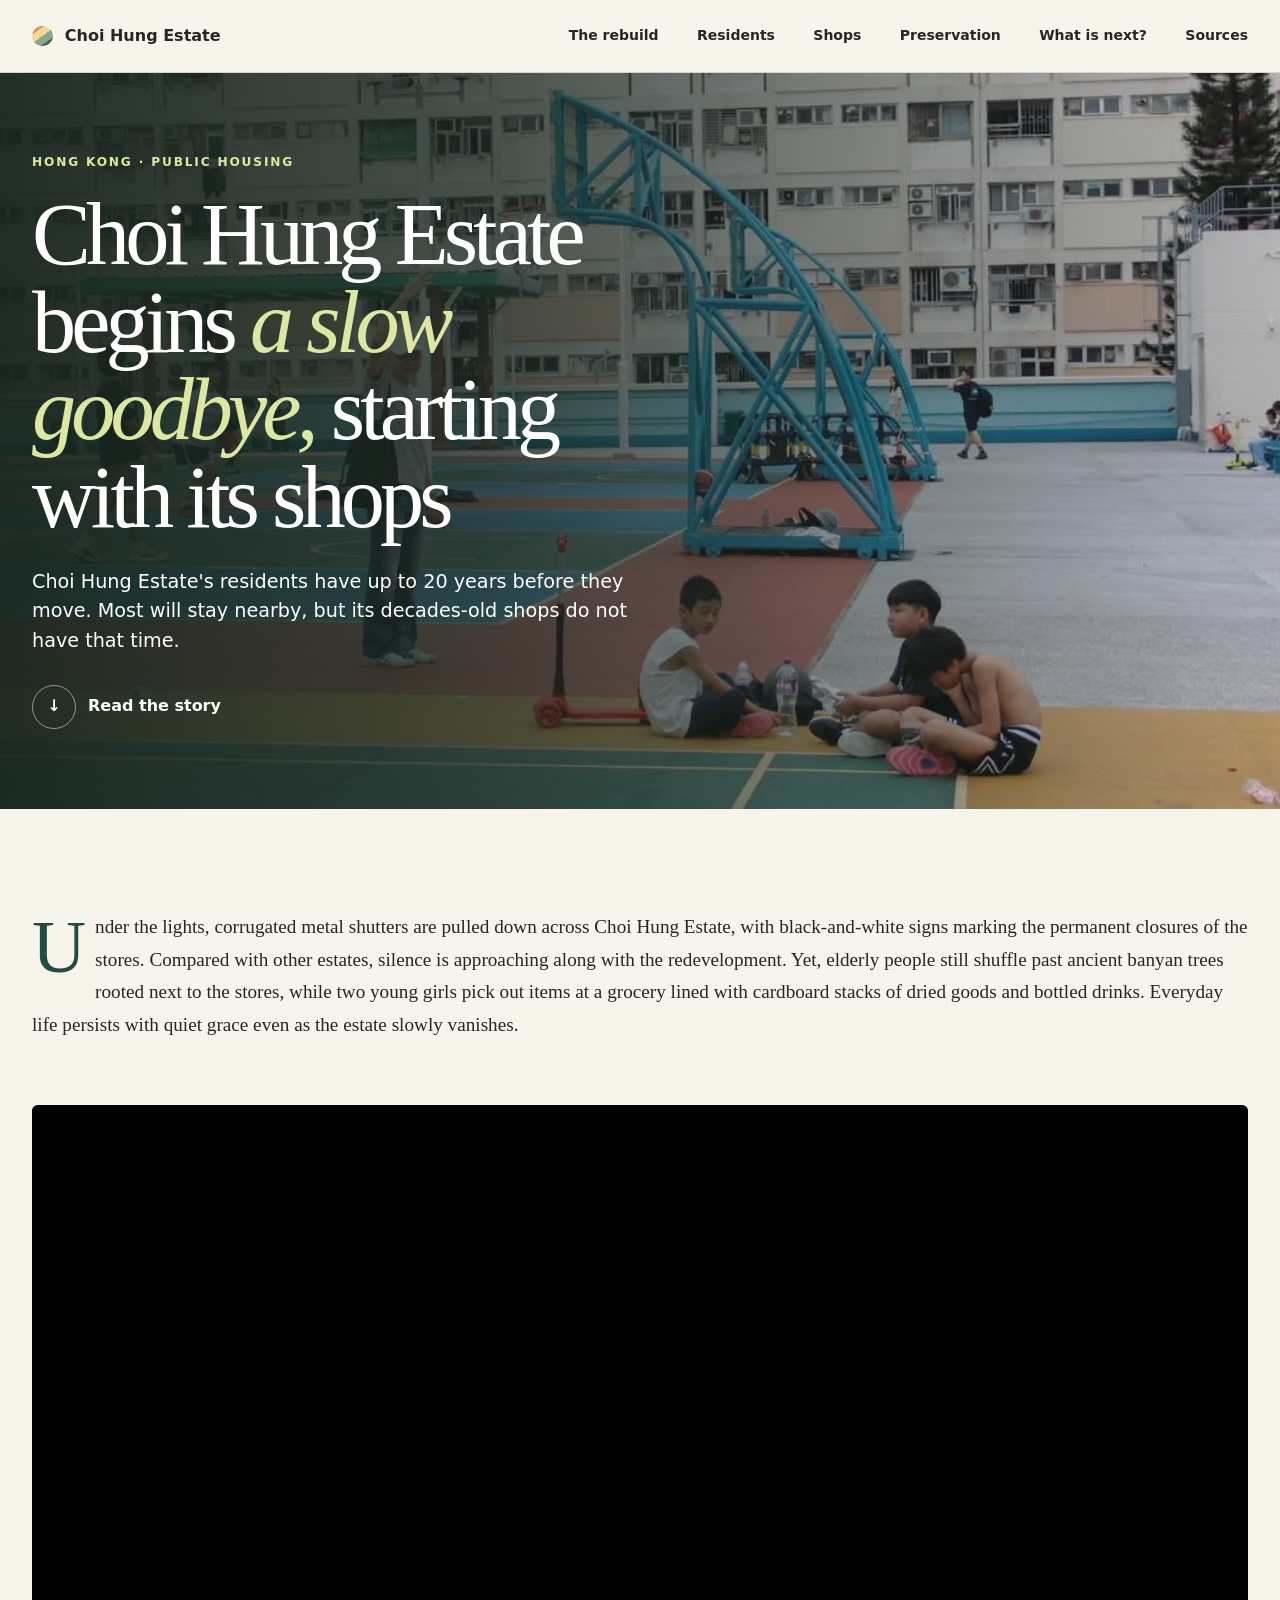
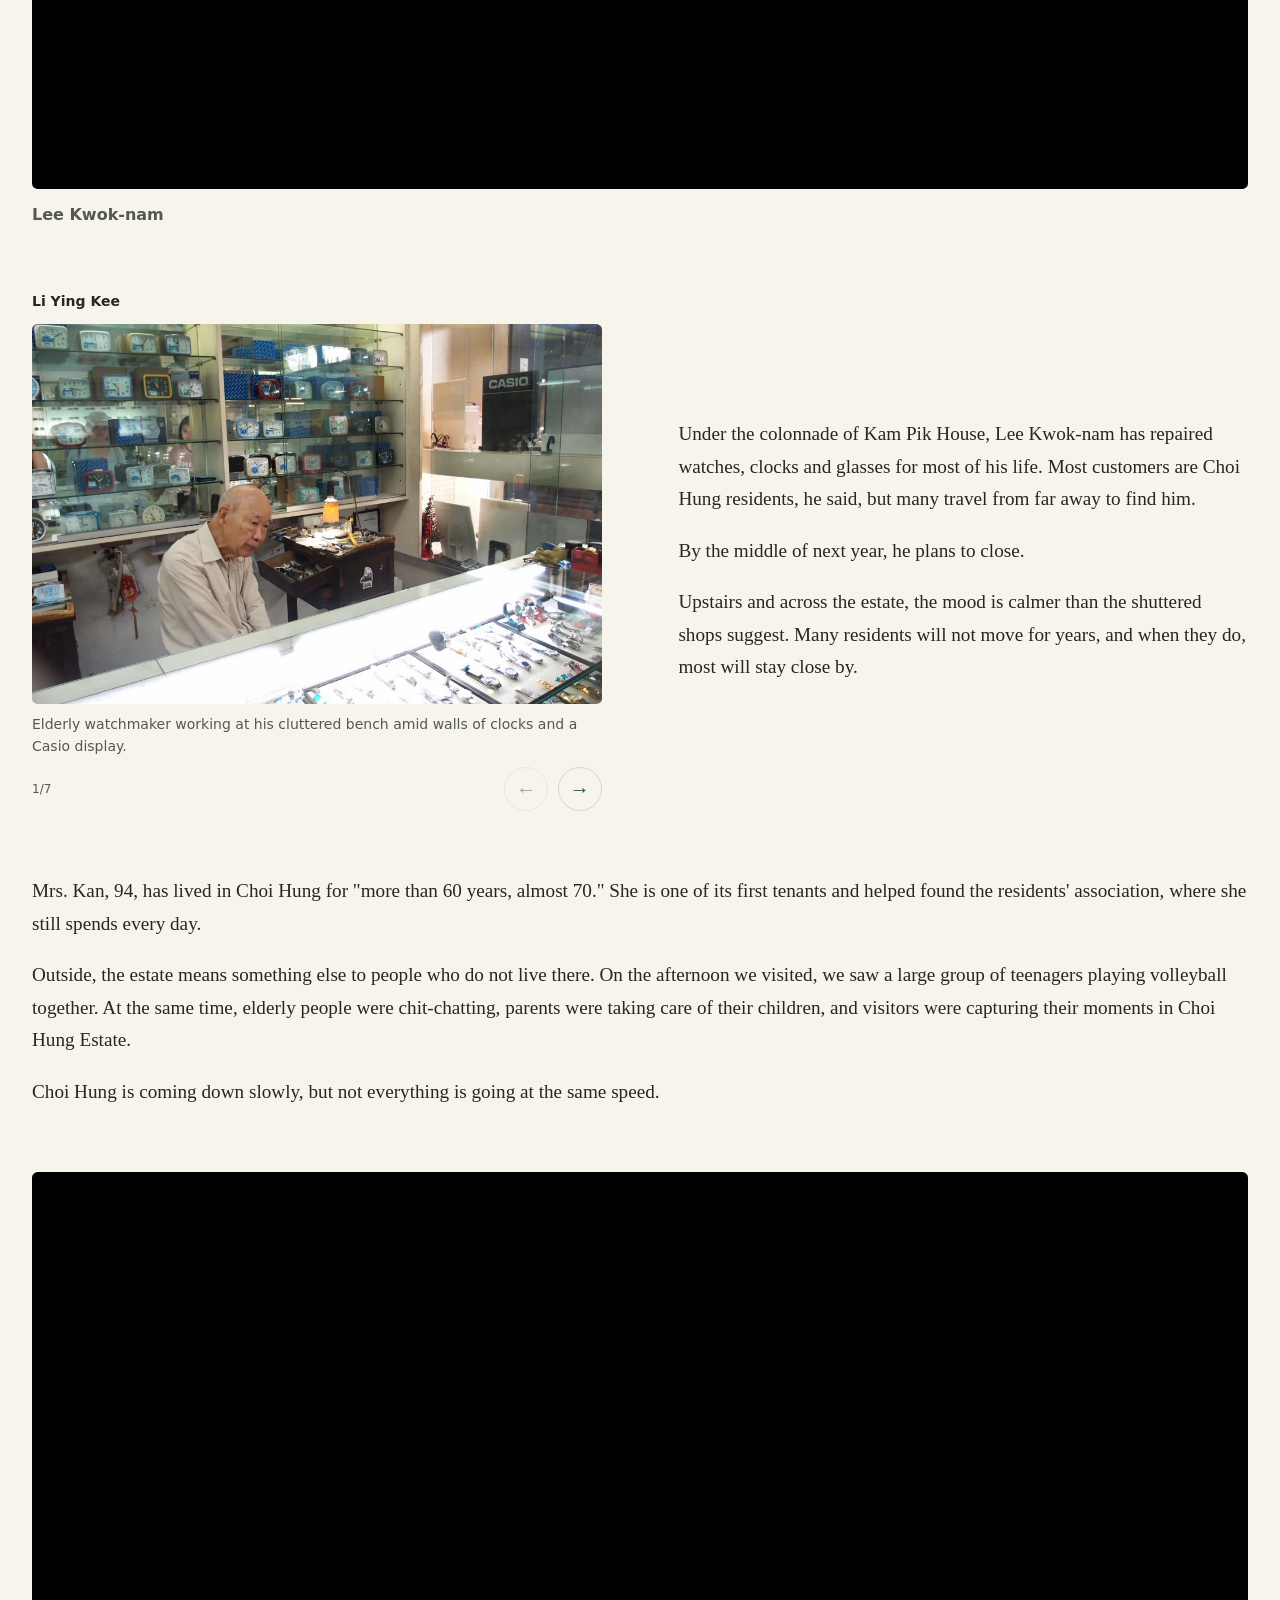
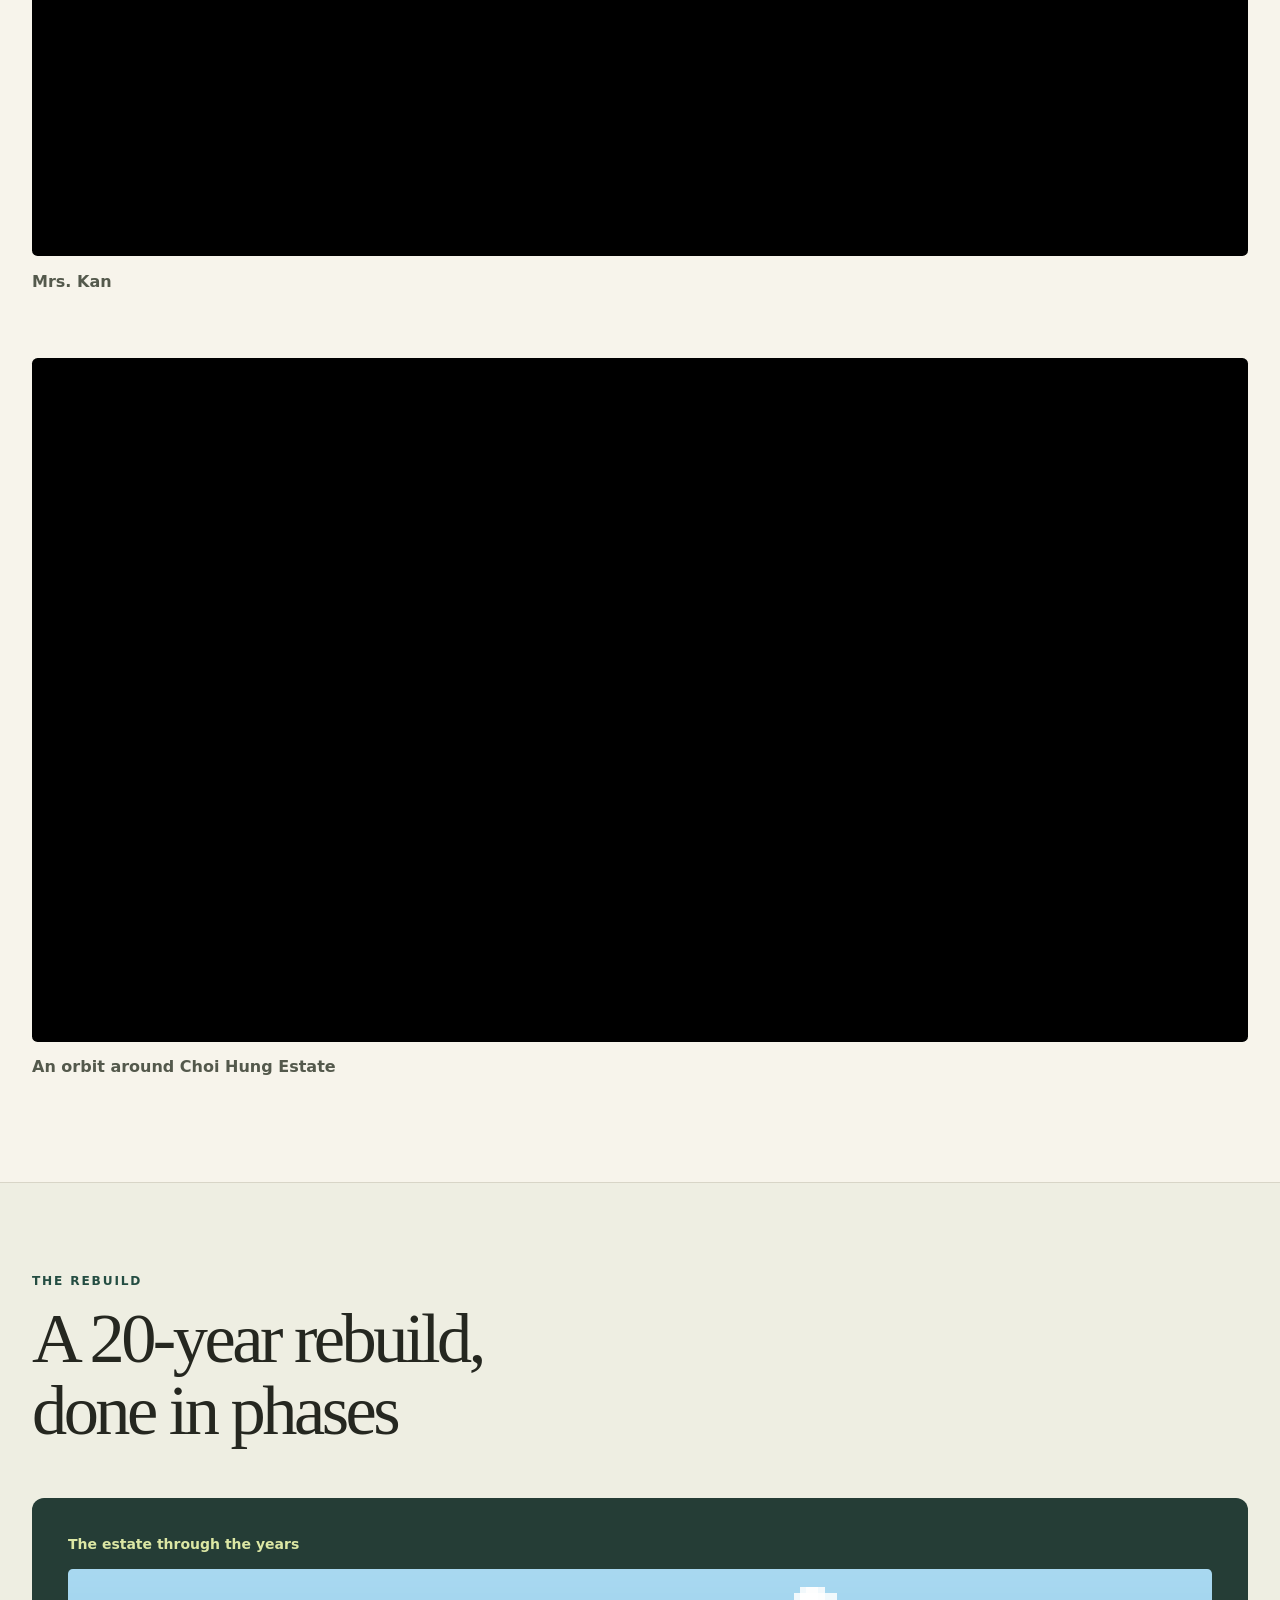
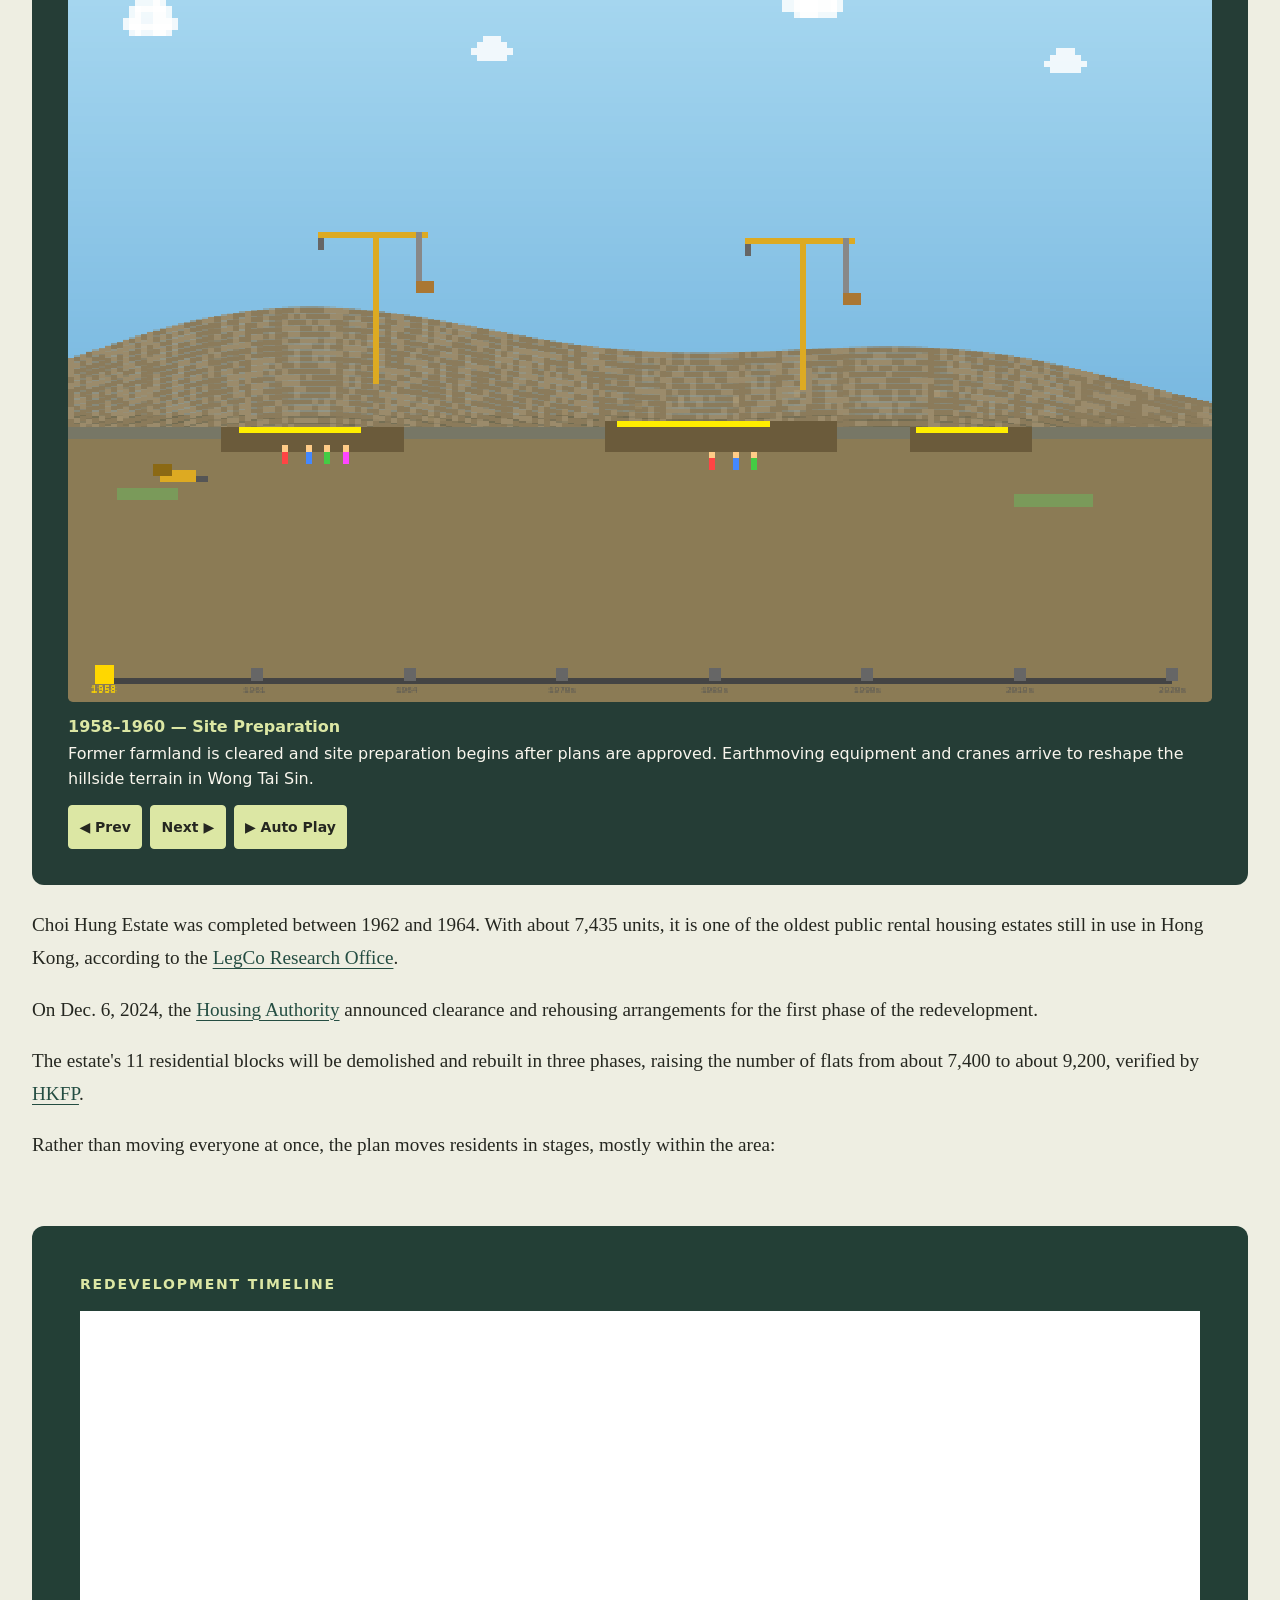
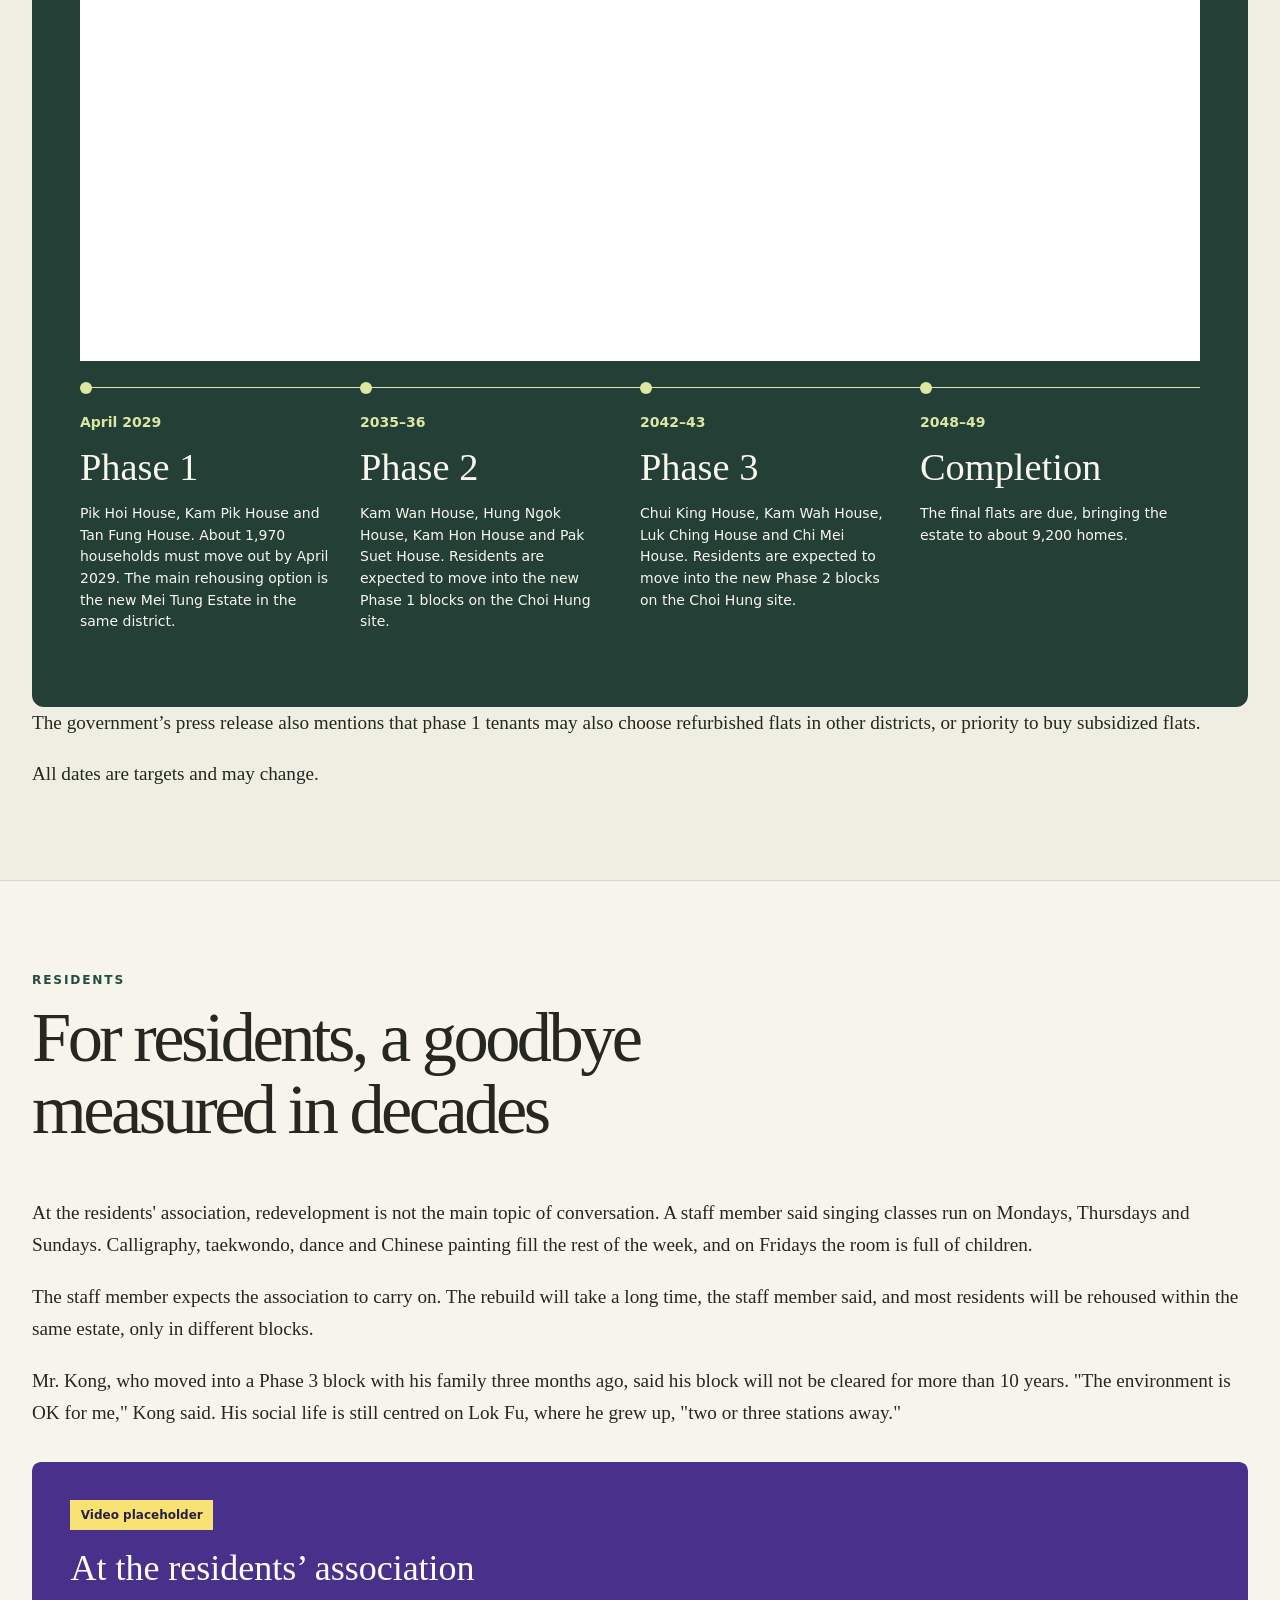
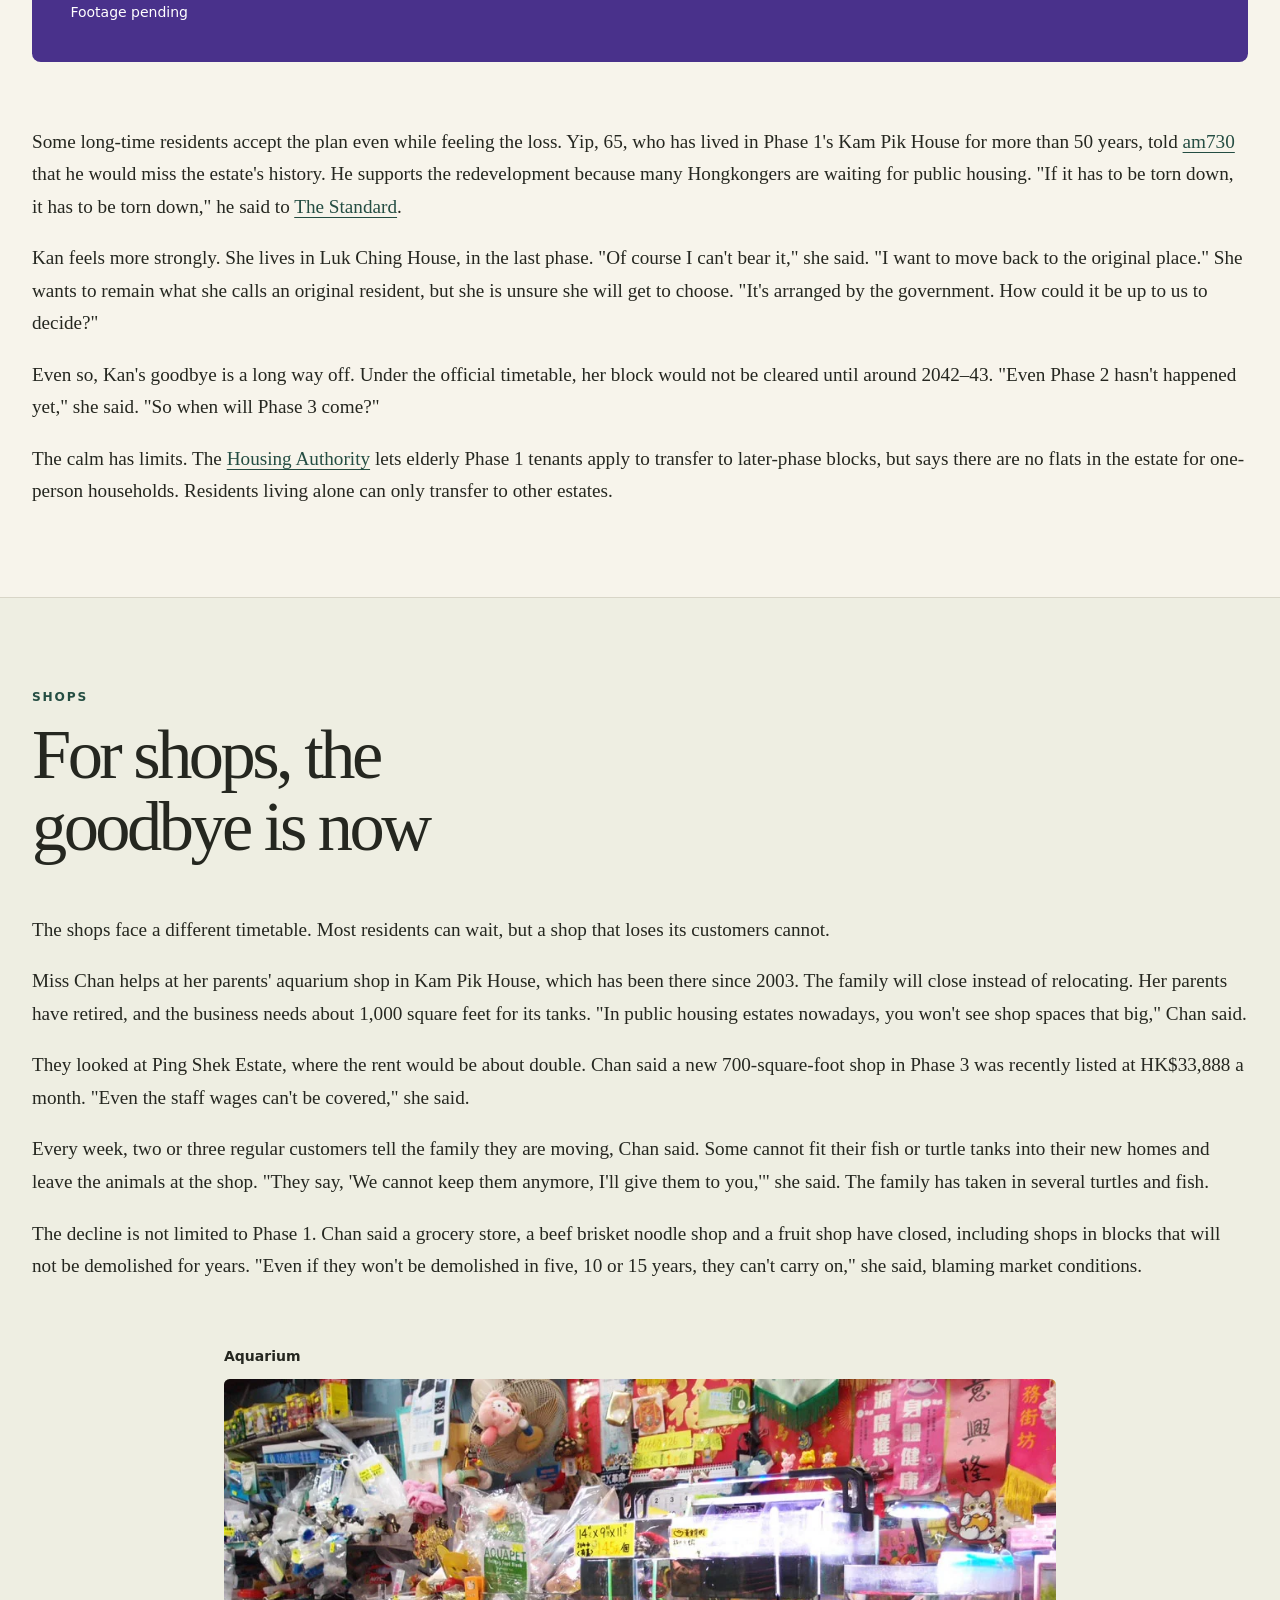
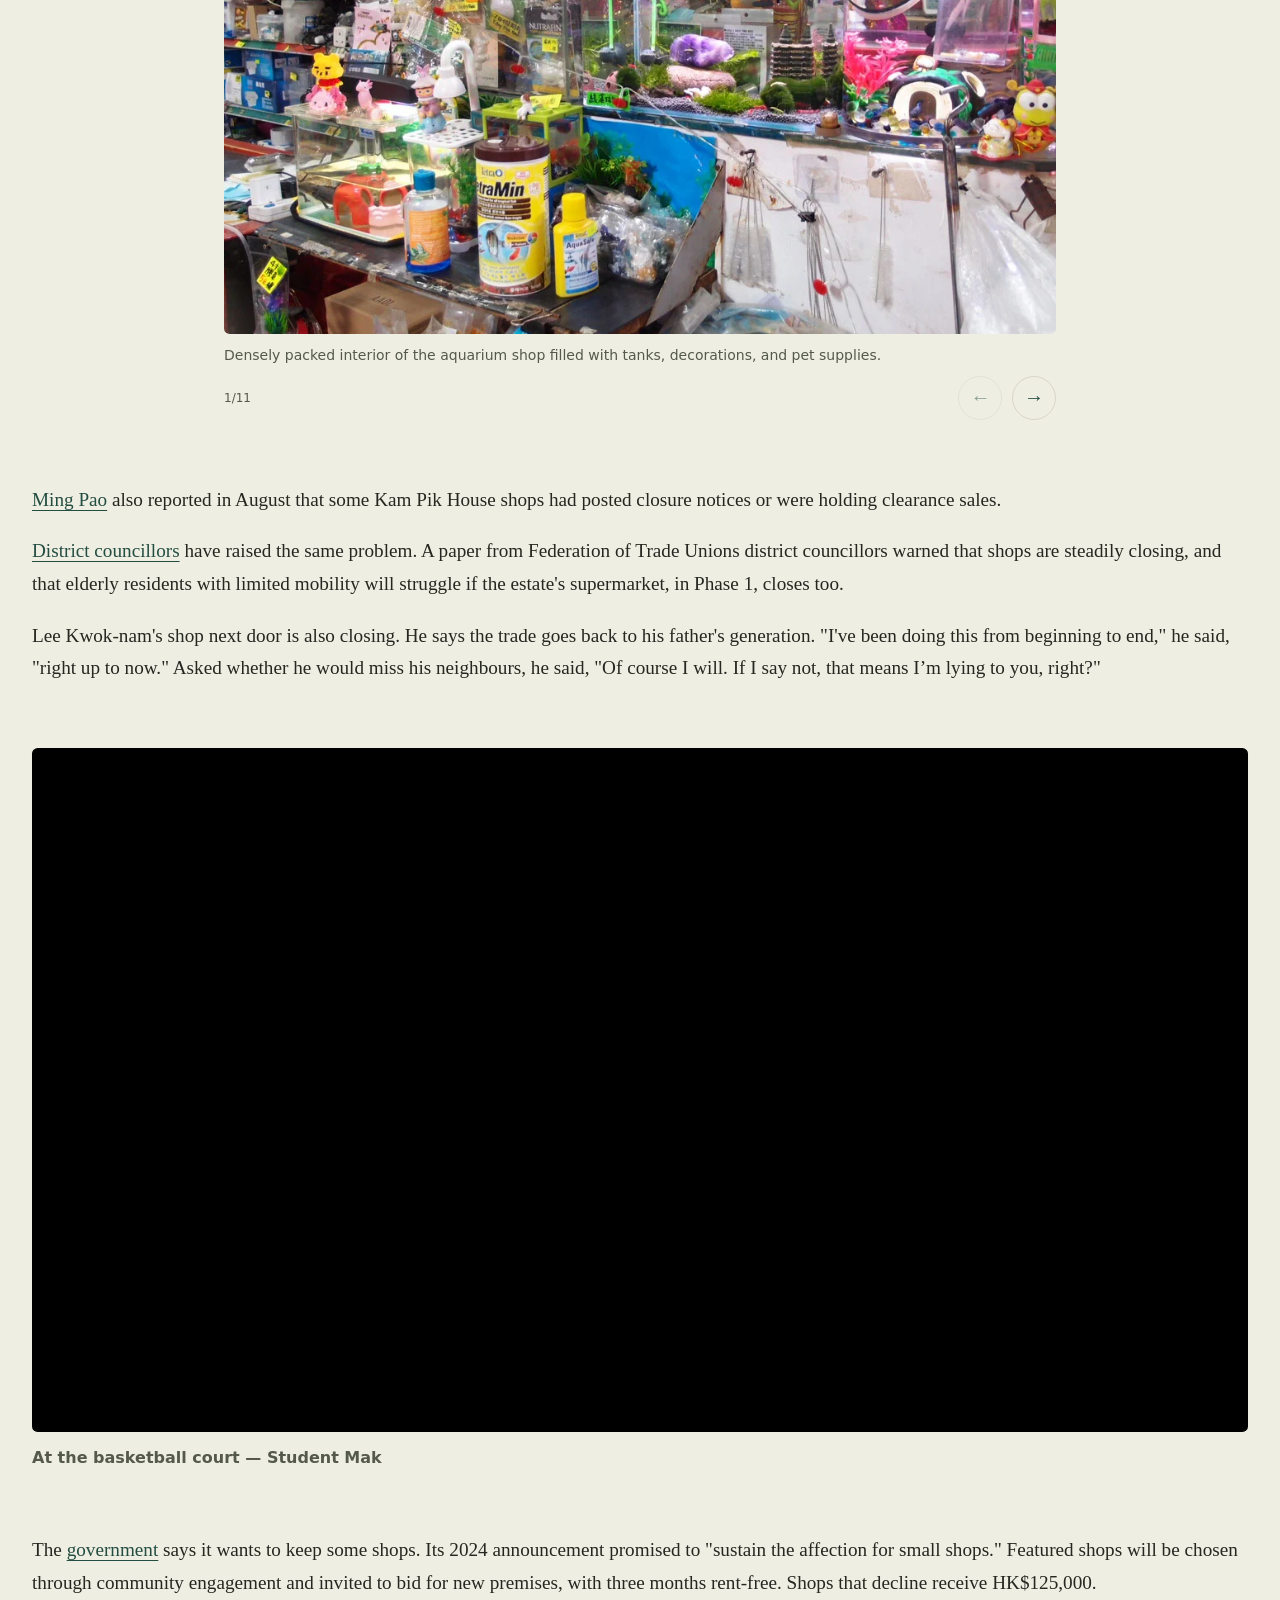
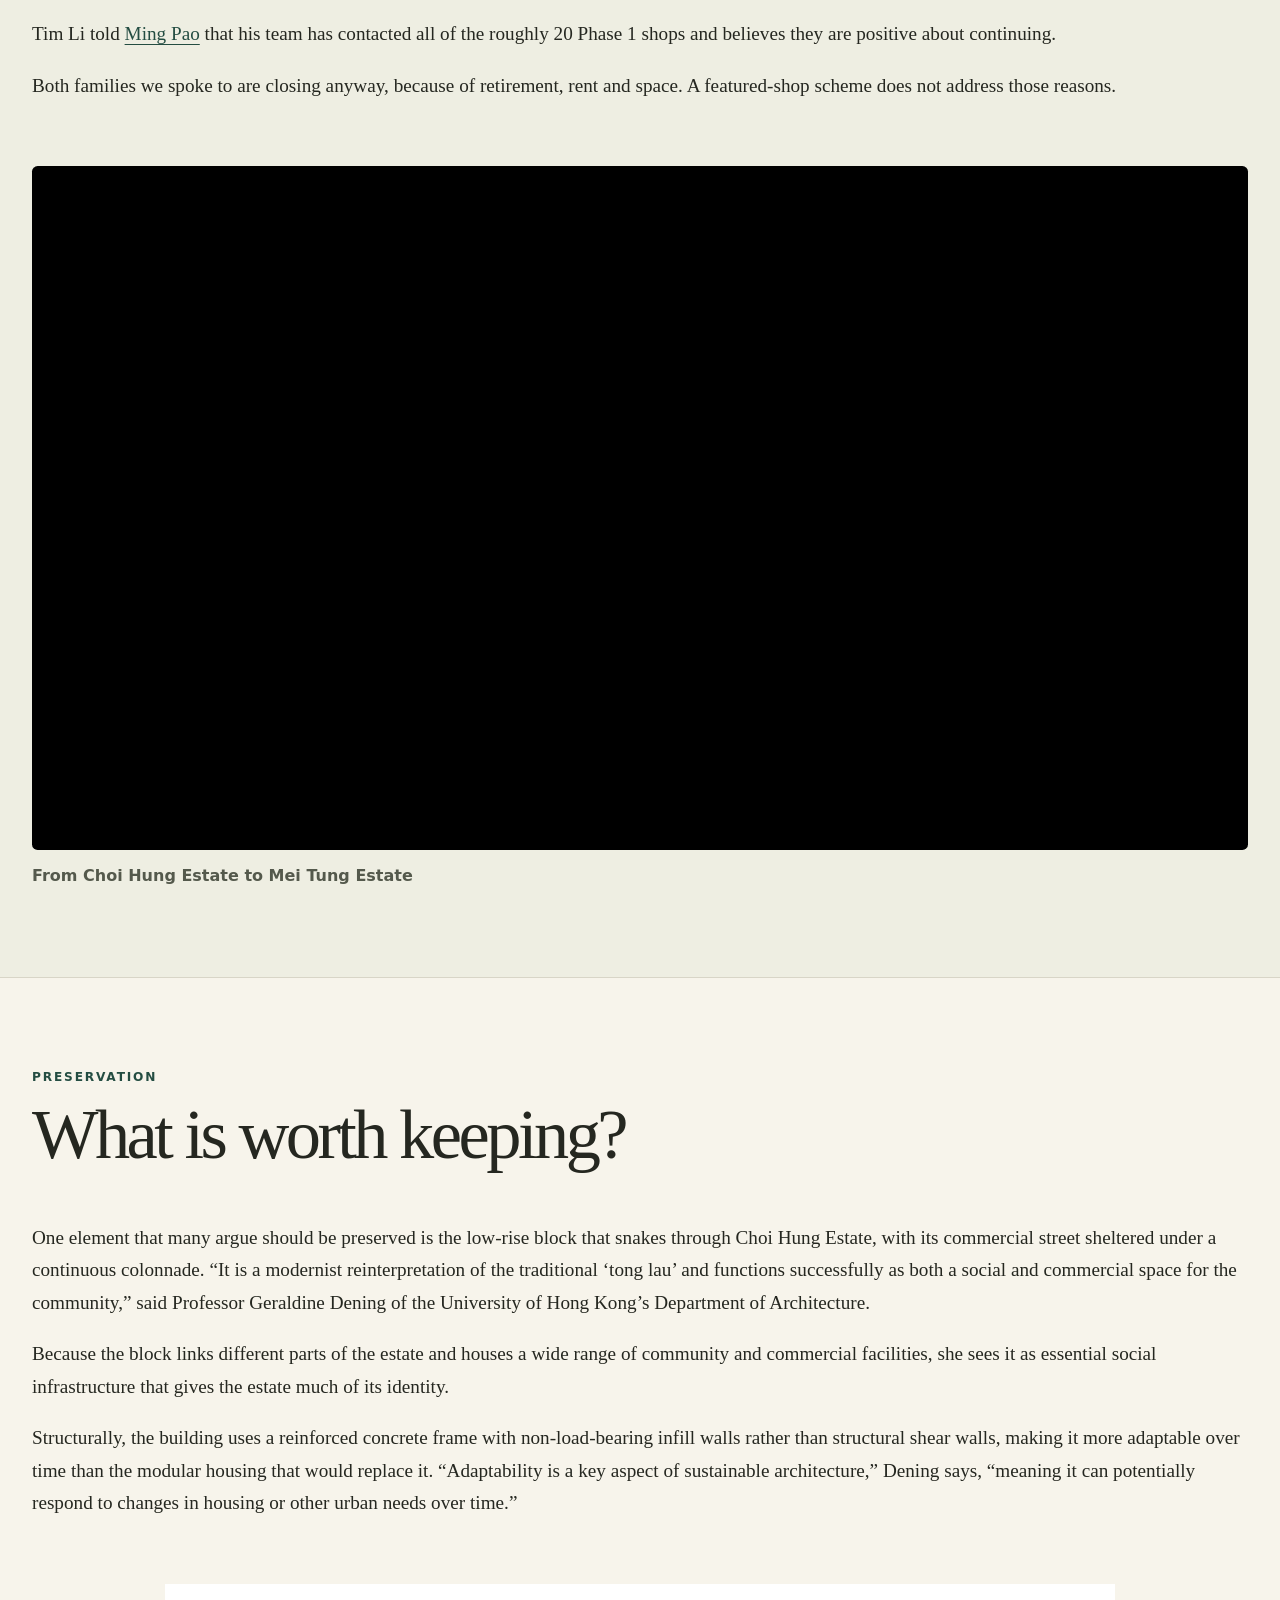
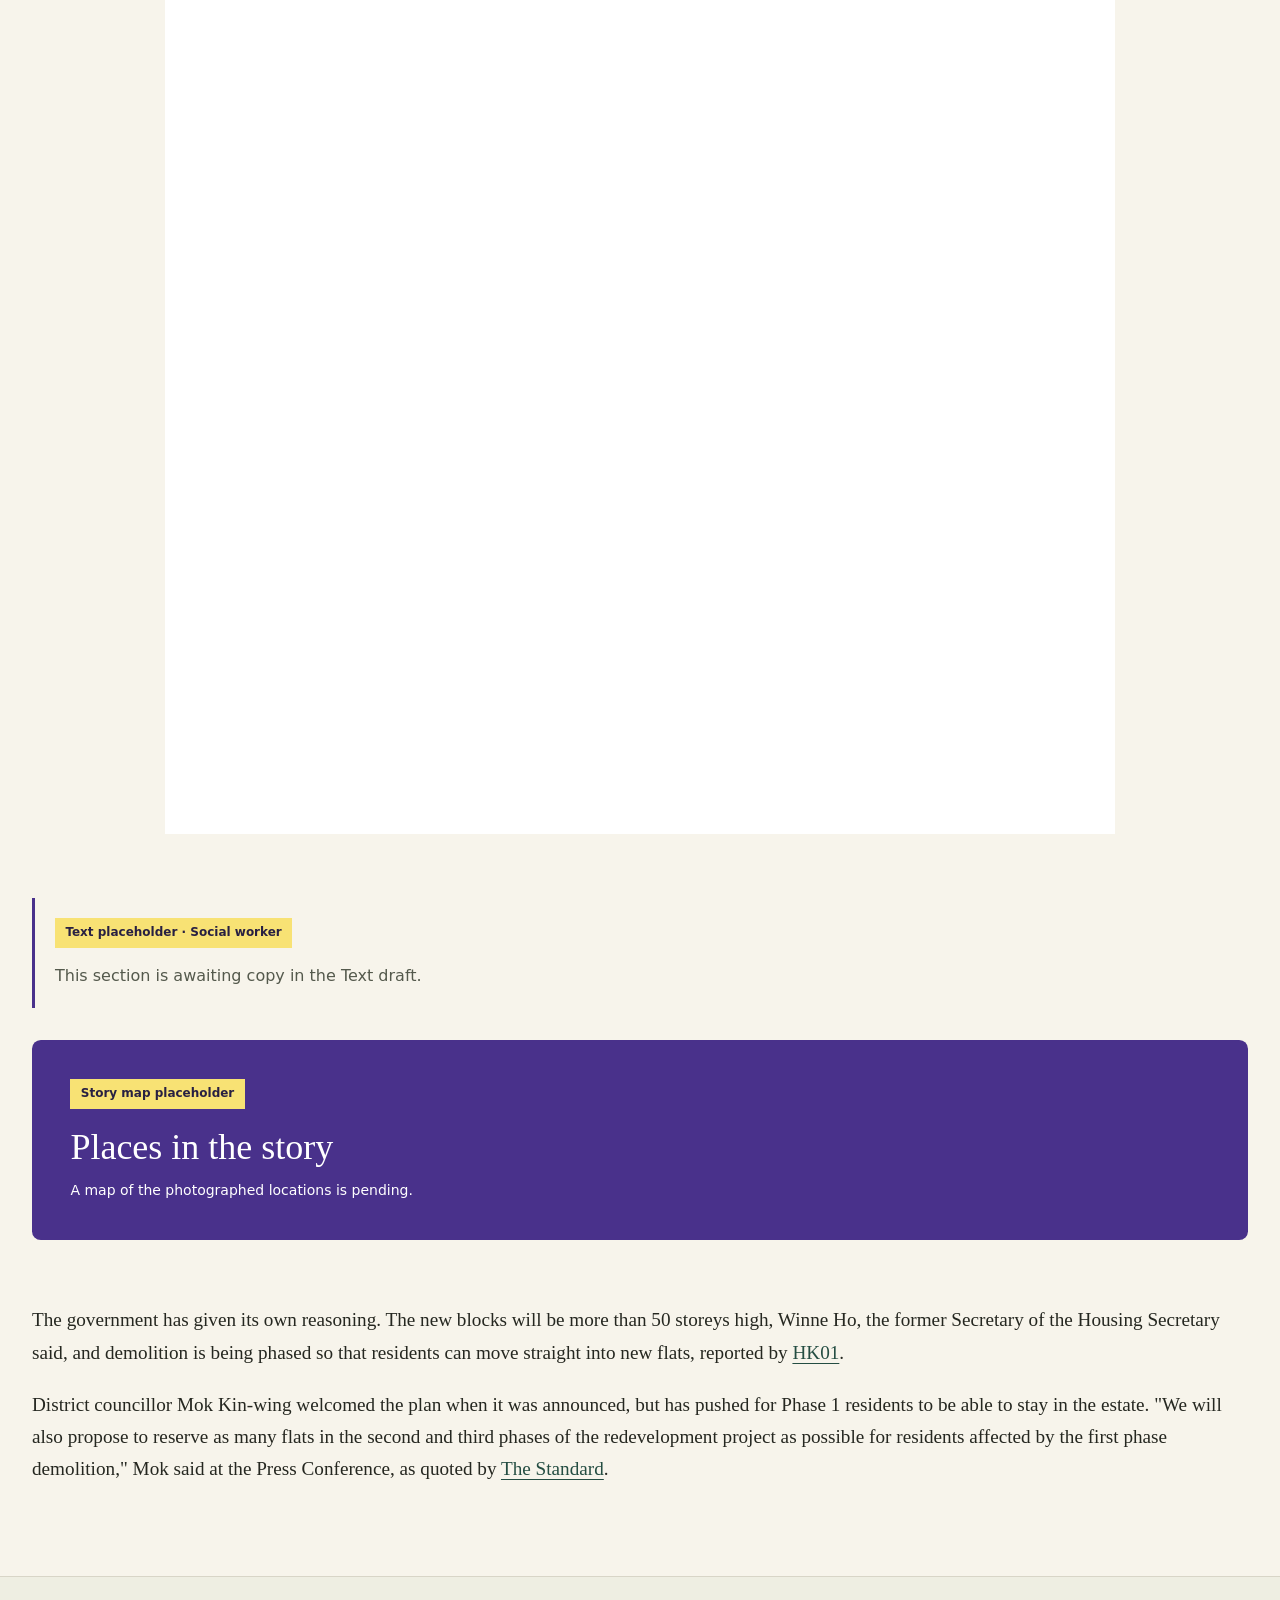
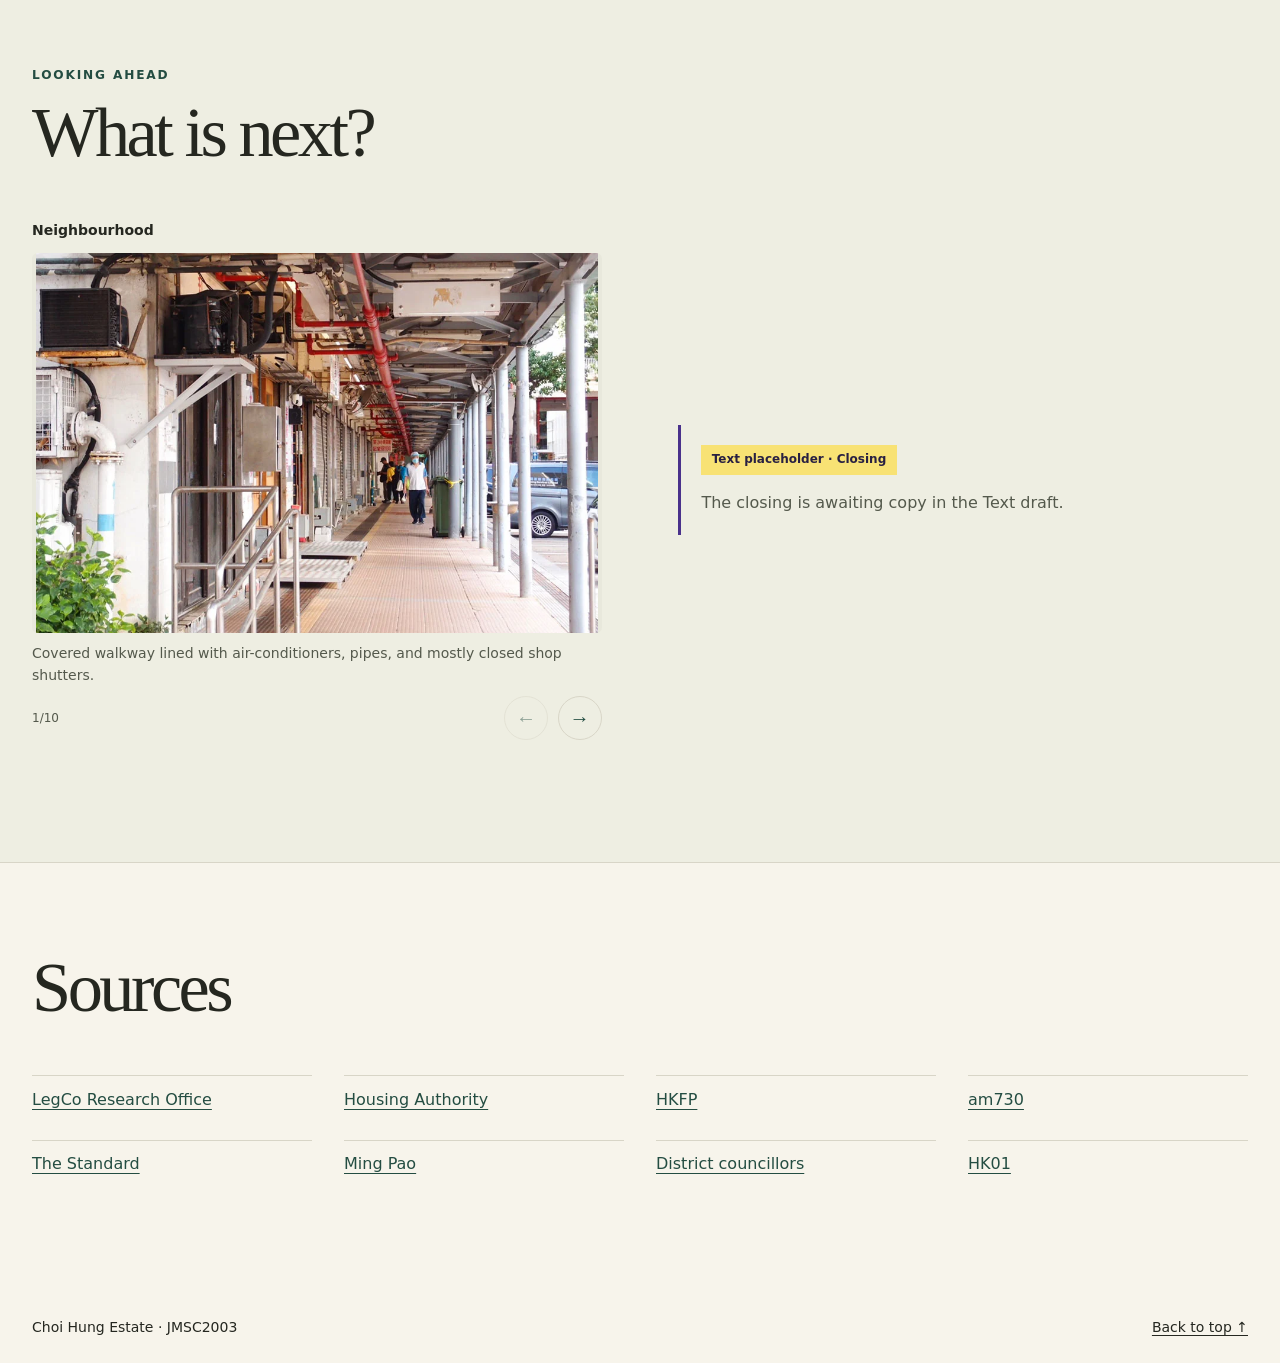
==== commit aceb68fd: "Refresh cached gallery script for working index counters" ====
--- a/index.html
+++ b/index.html
@@ -9,7 +9,7 @@
   <link rel="stylesheet" href="vendor/swiper/swiper-bundle.min.css">
   <link rel="stylesheet" href="styles.css">
   <script src="vendor/swiper/swiper-bundle.min.js" defer></script>
-  <script src="gallery.js" defer></script>
+  <script src="gallery.js?v=2" defer></script>
   <script src="motion.js" defer></script>
   <script src="estate-history.js" defer></script>
 </head>
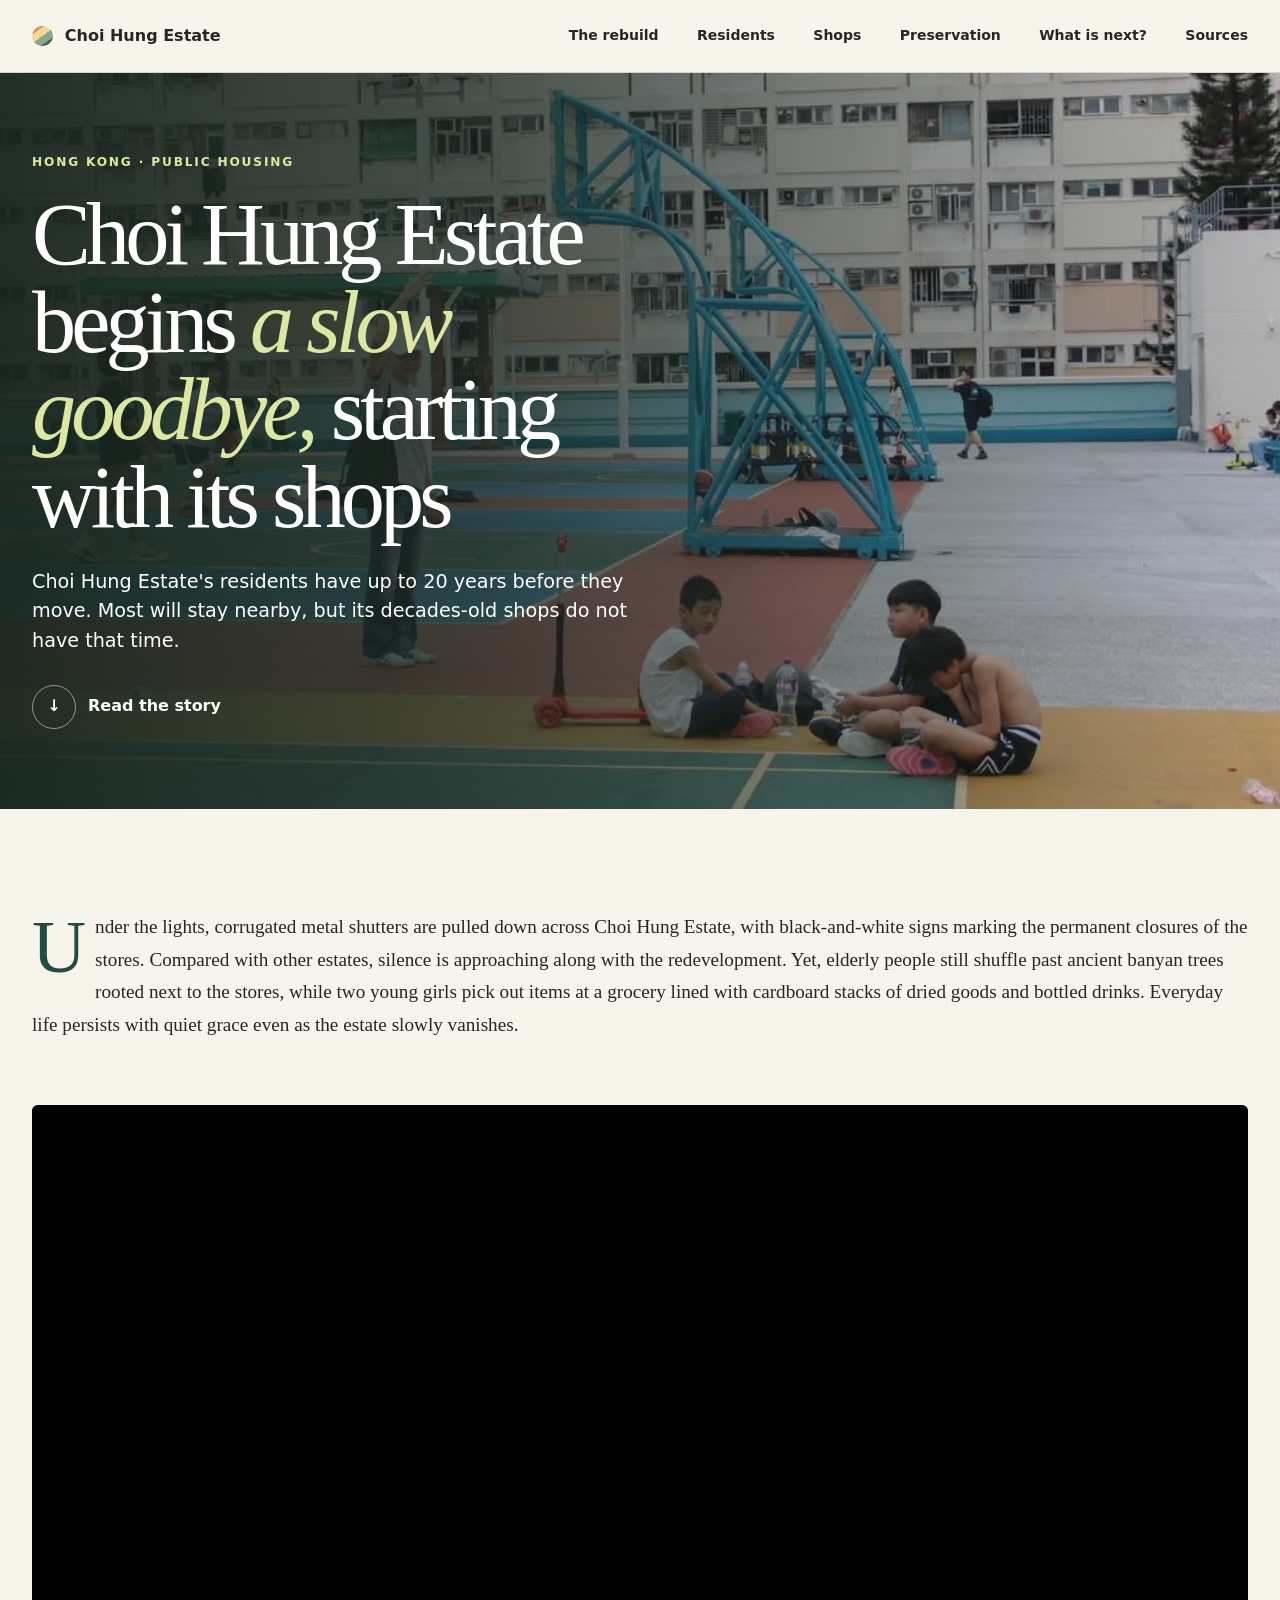
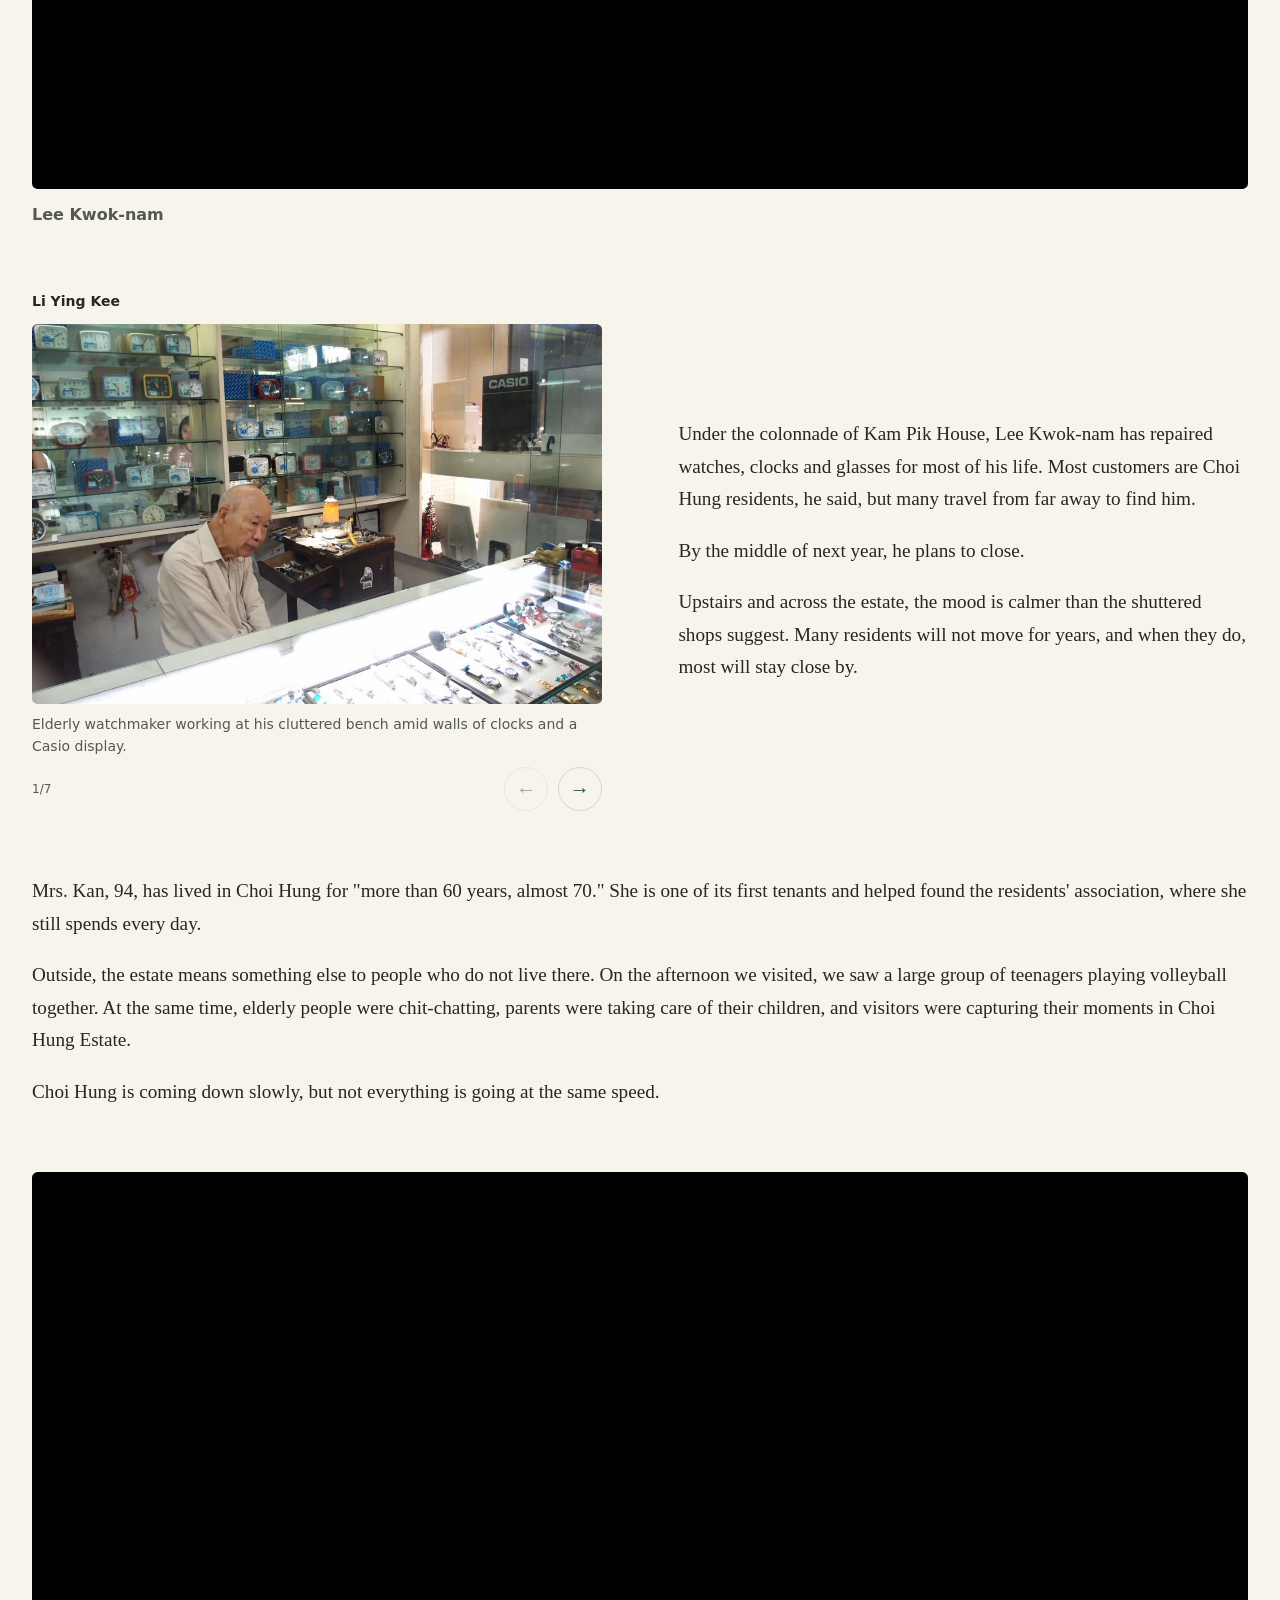
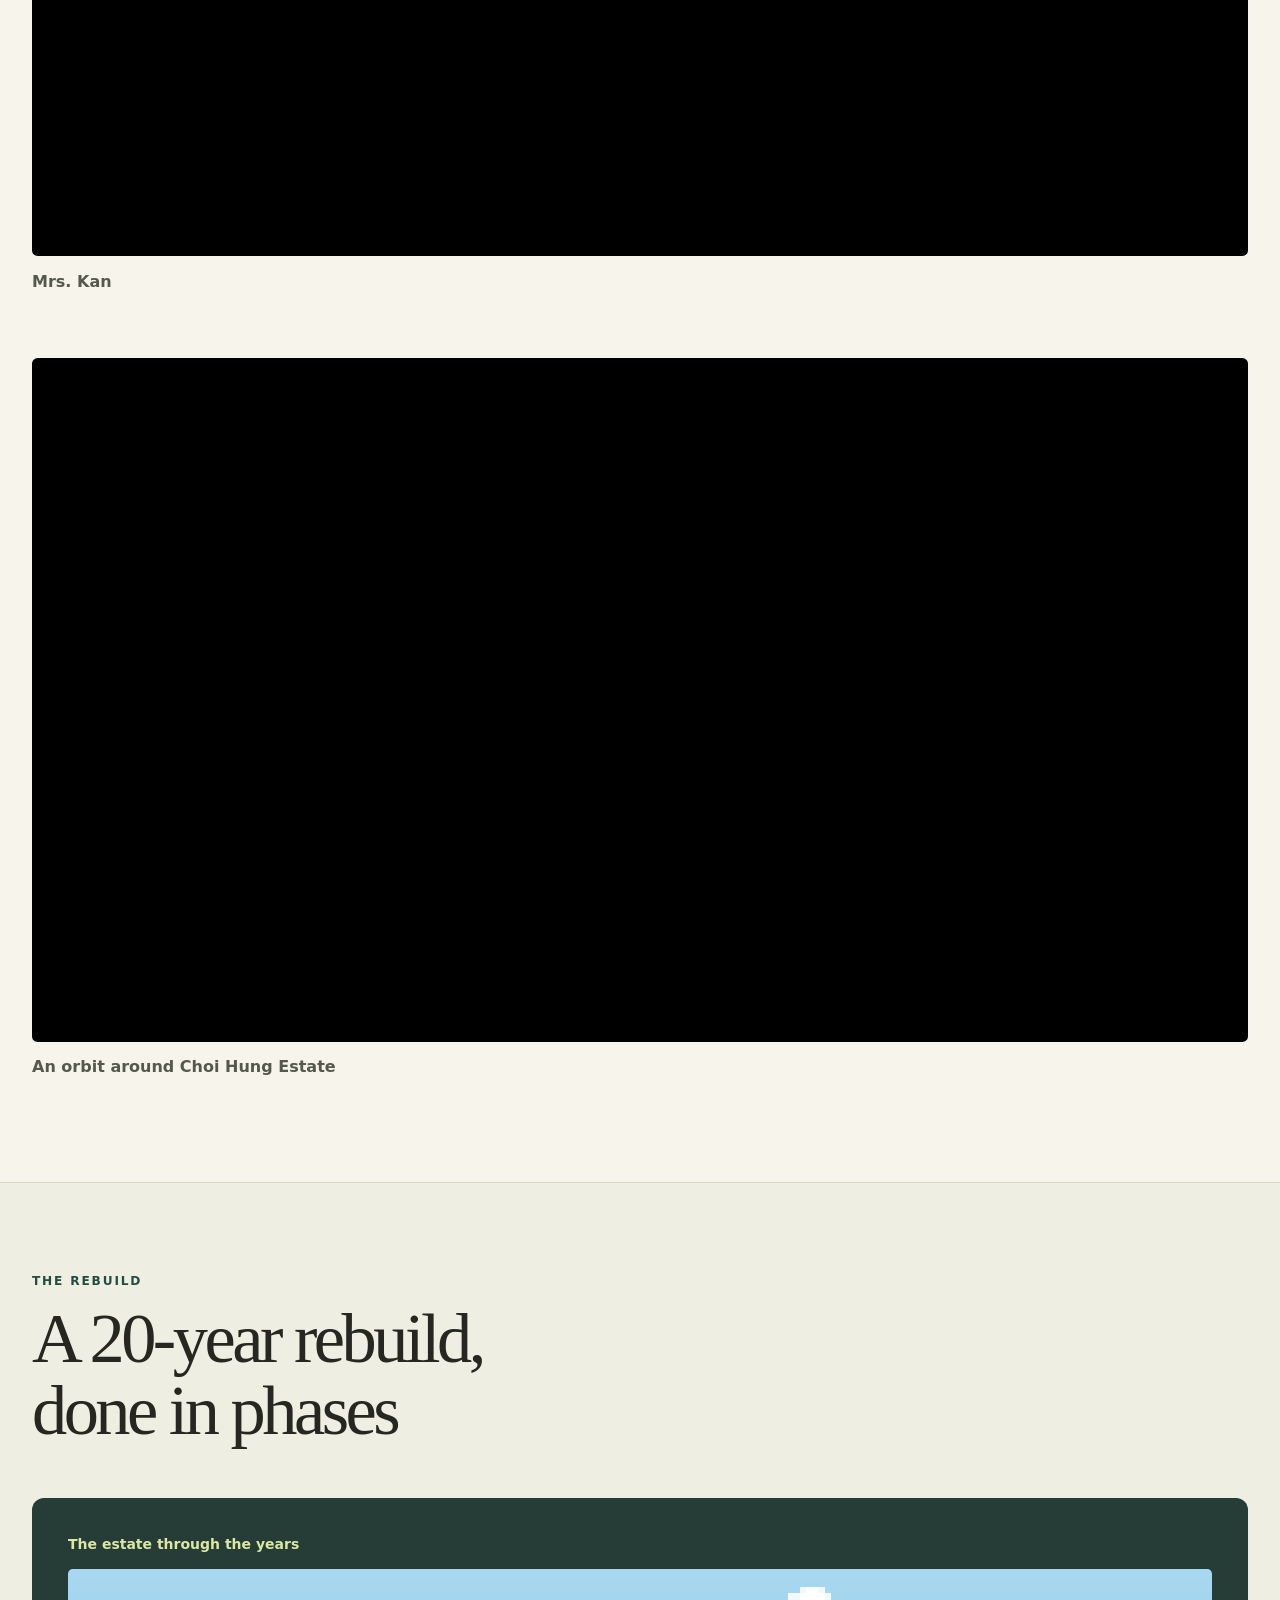
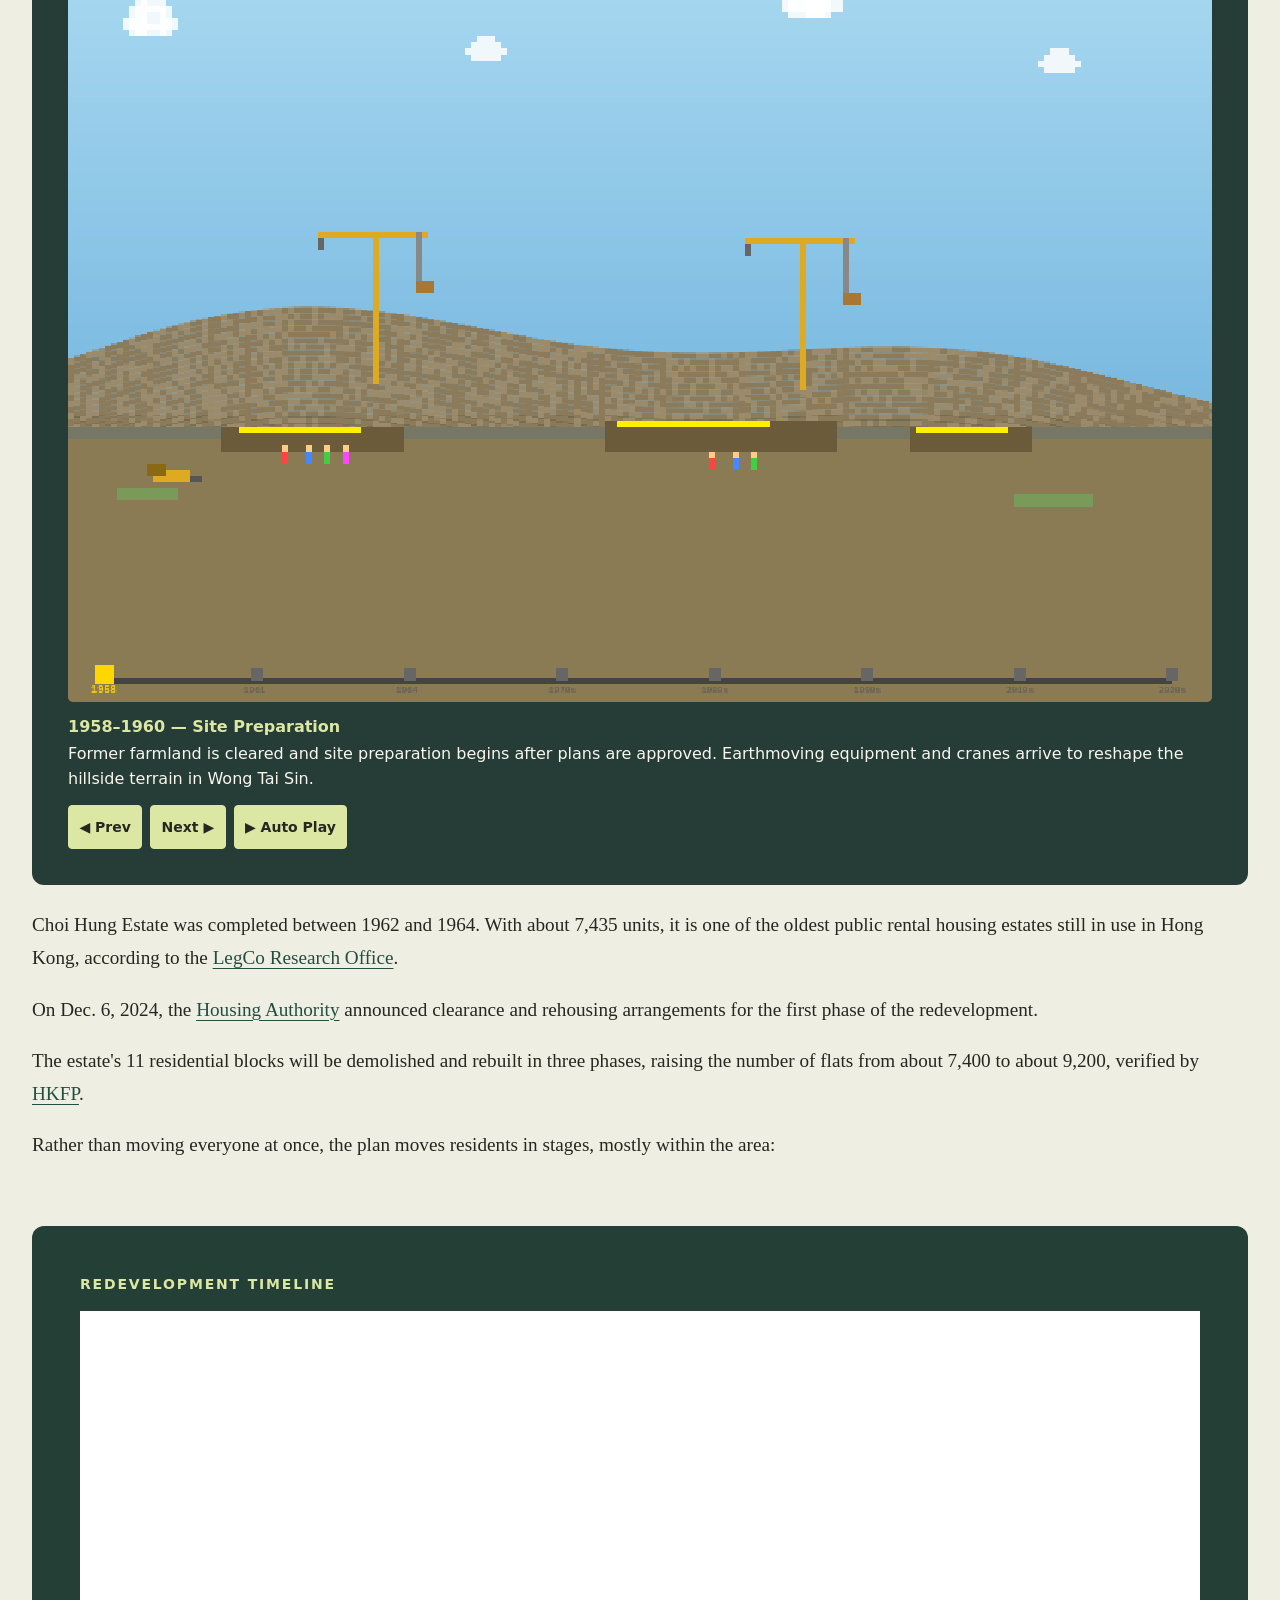
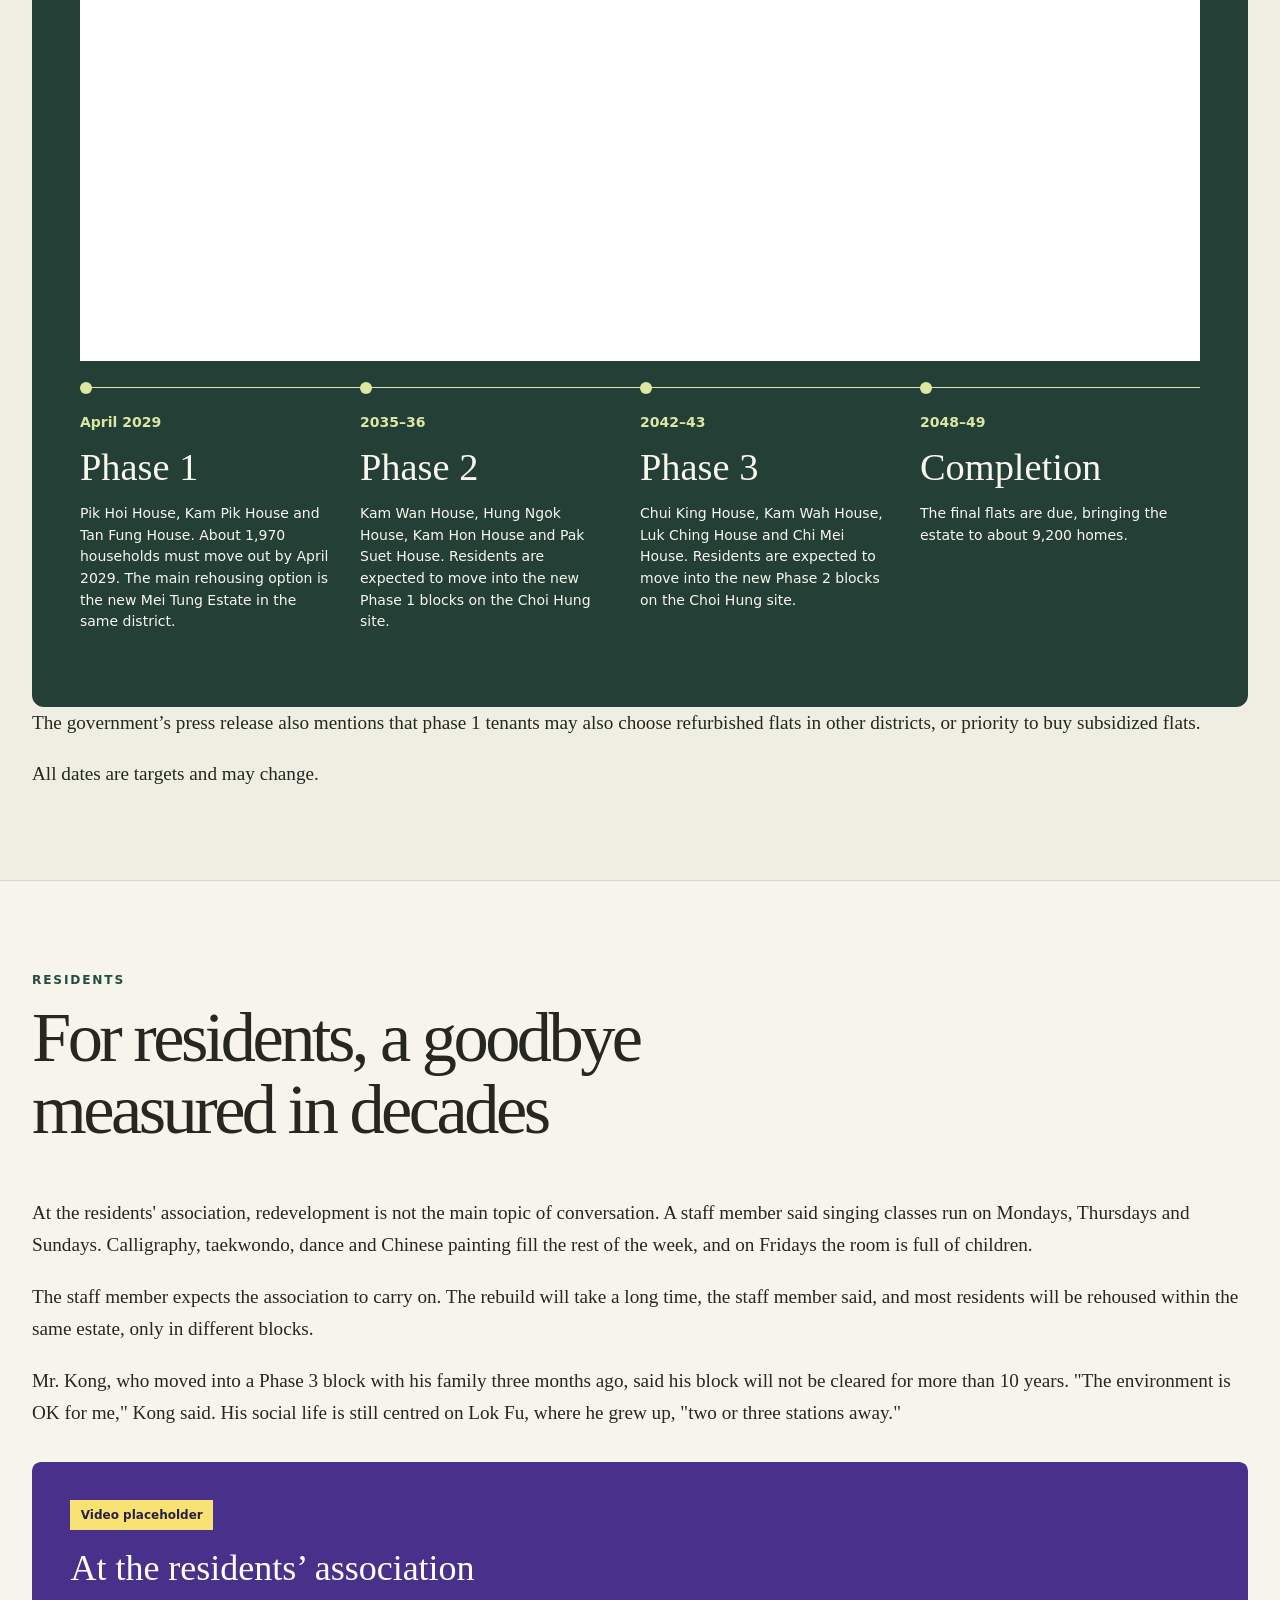
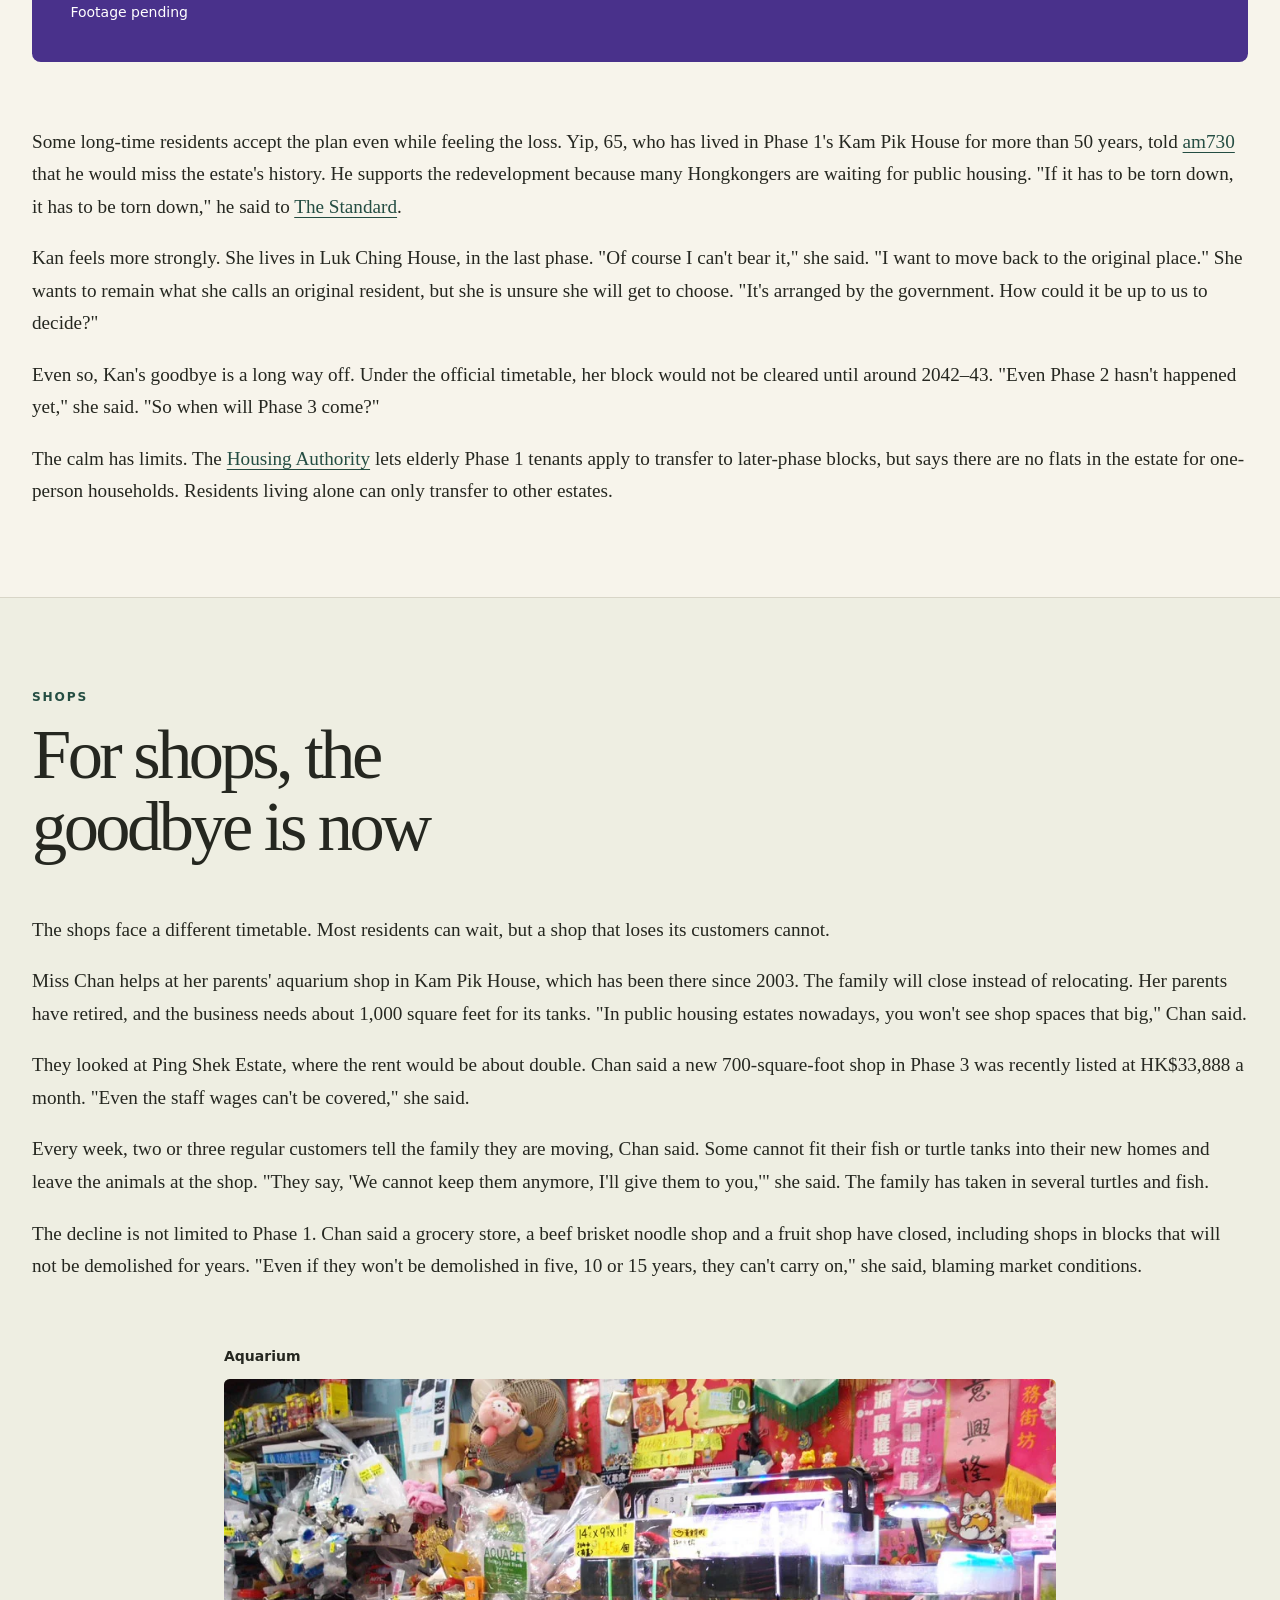
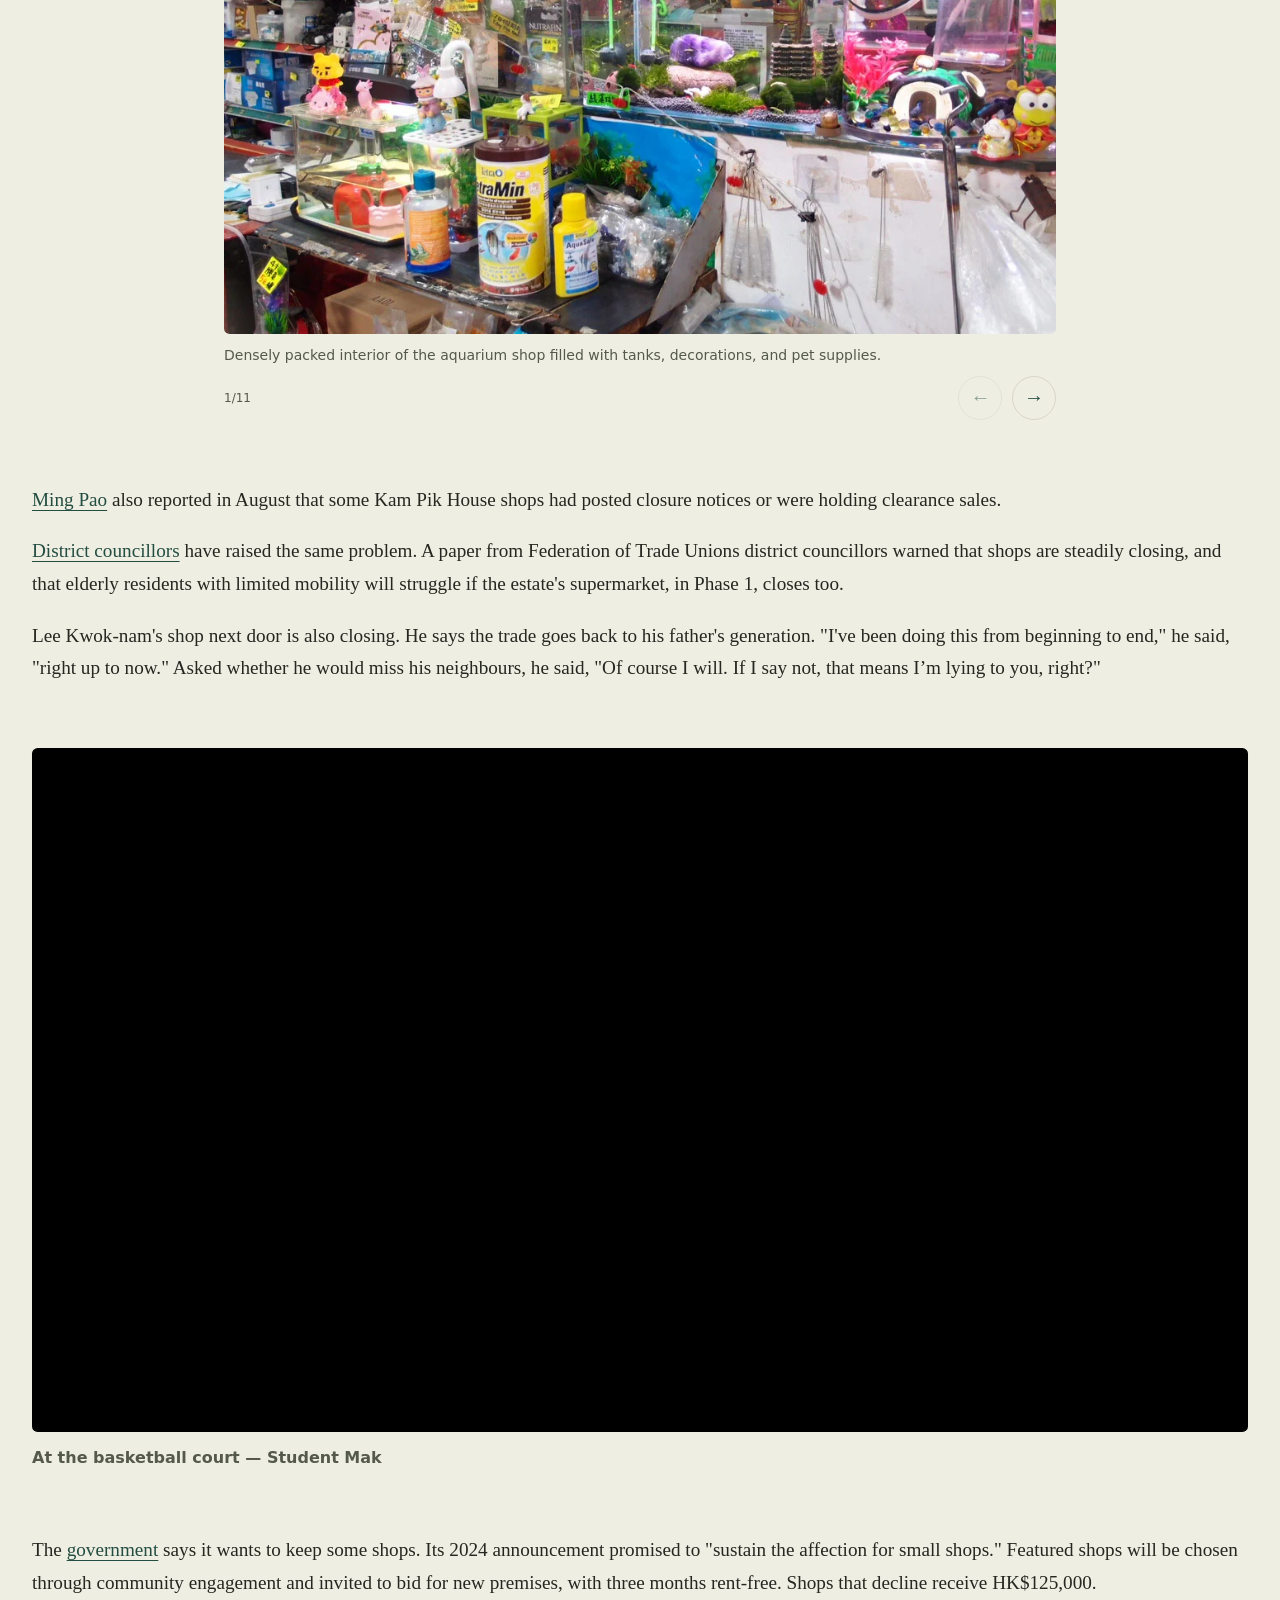
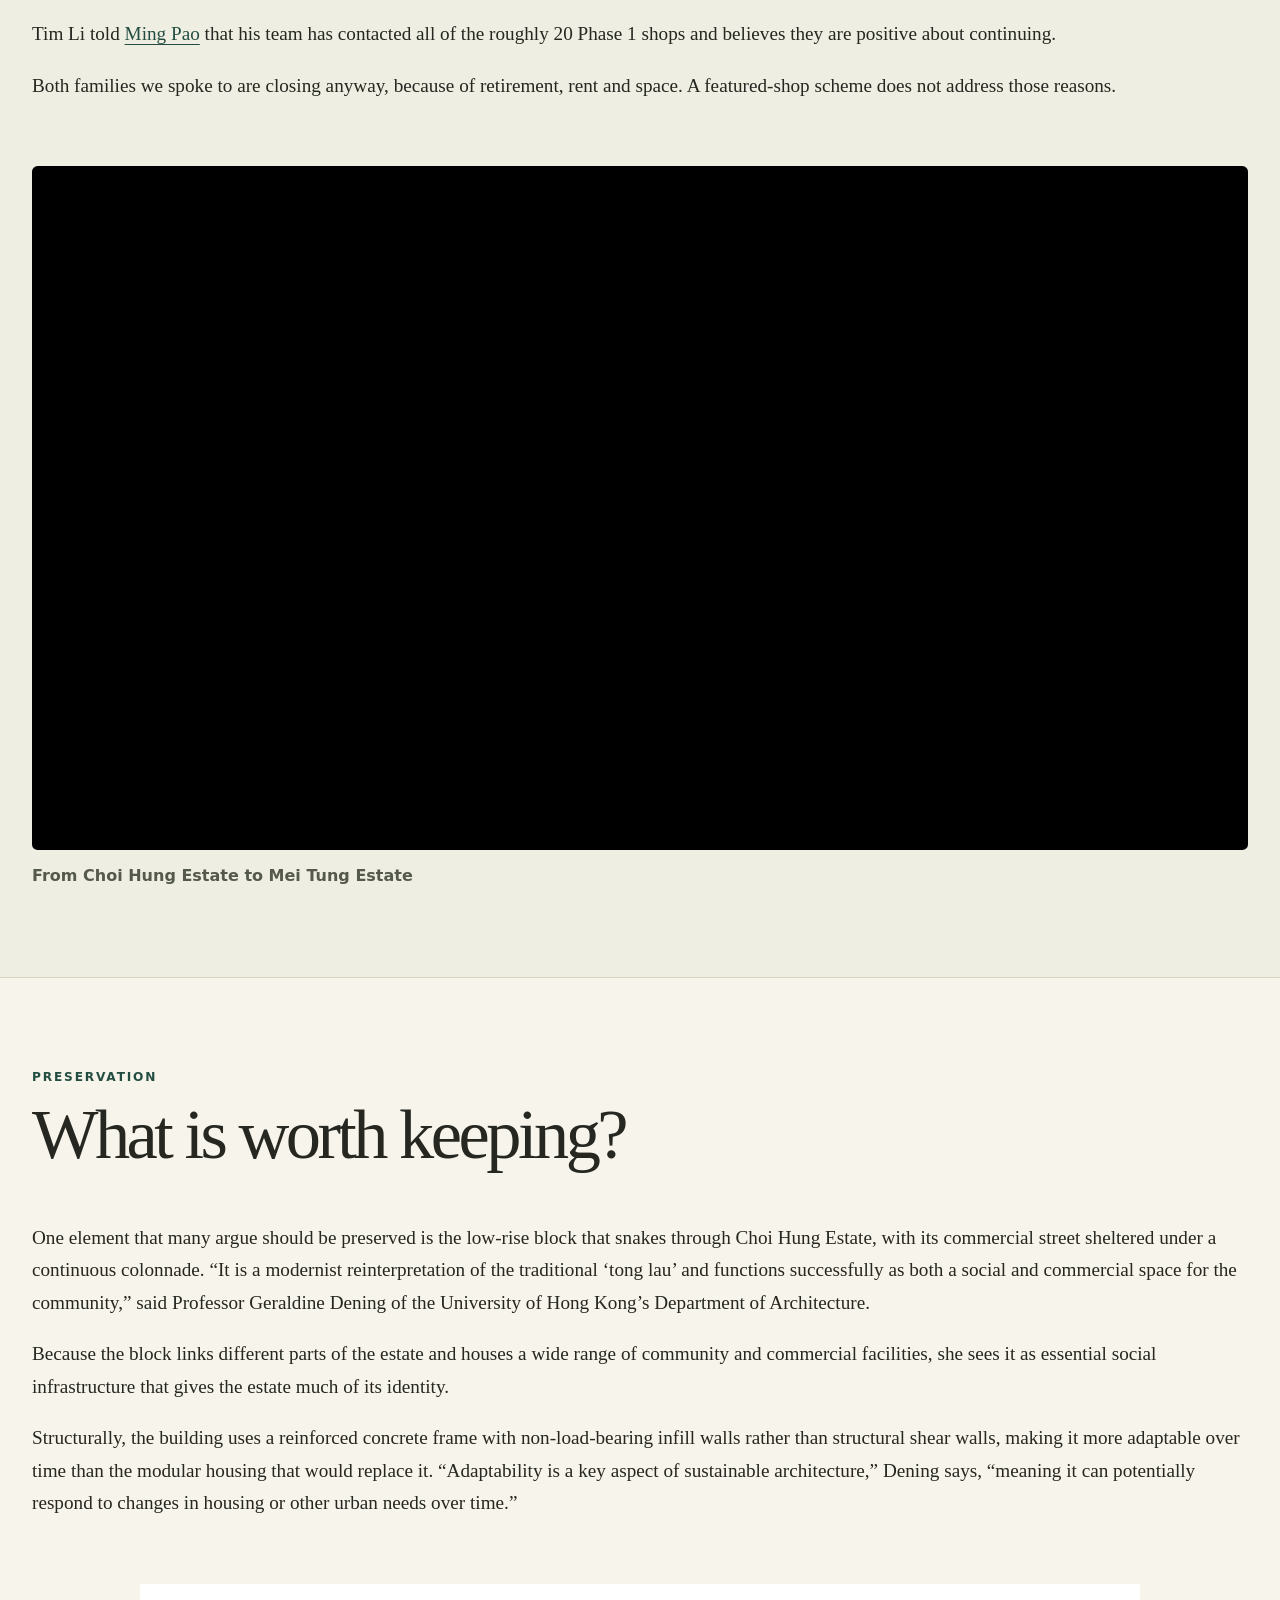
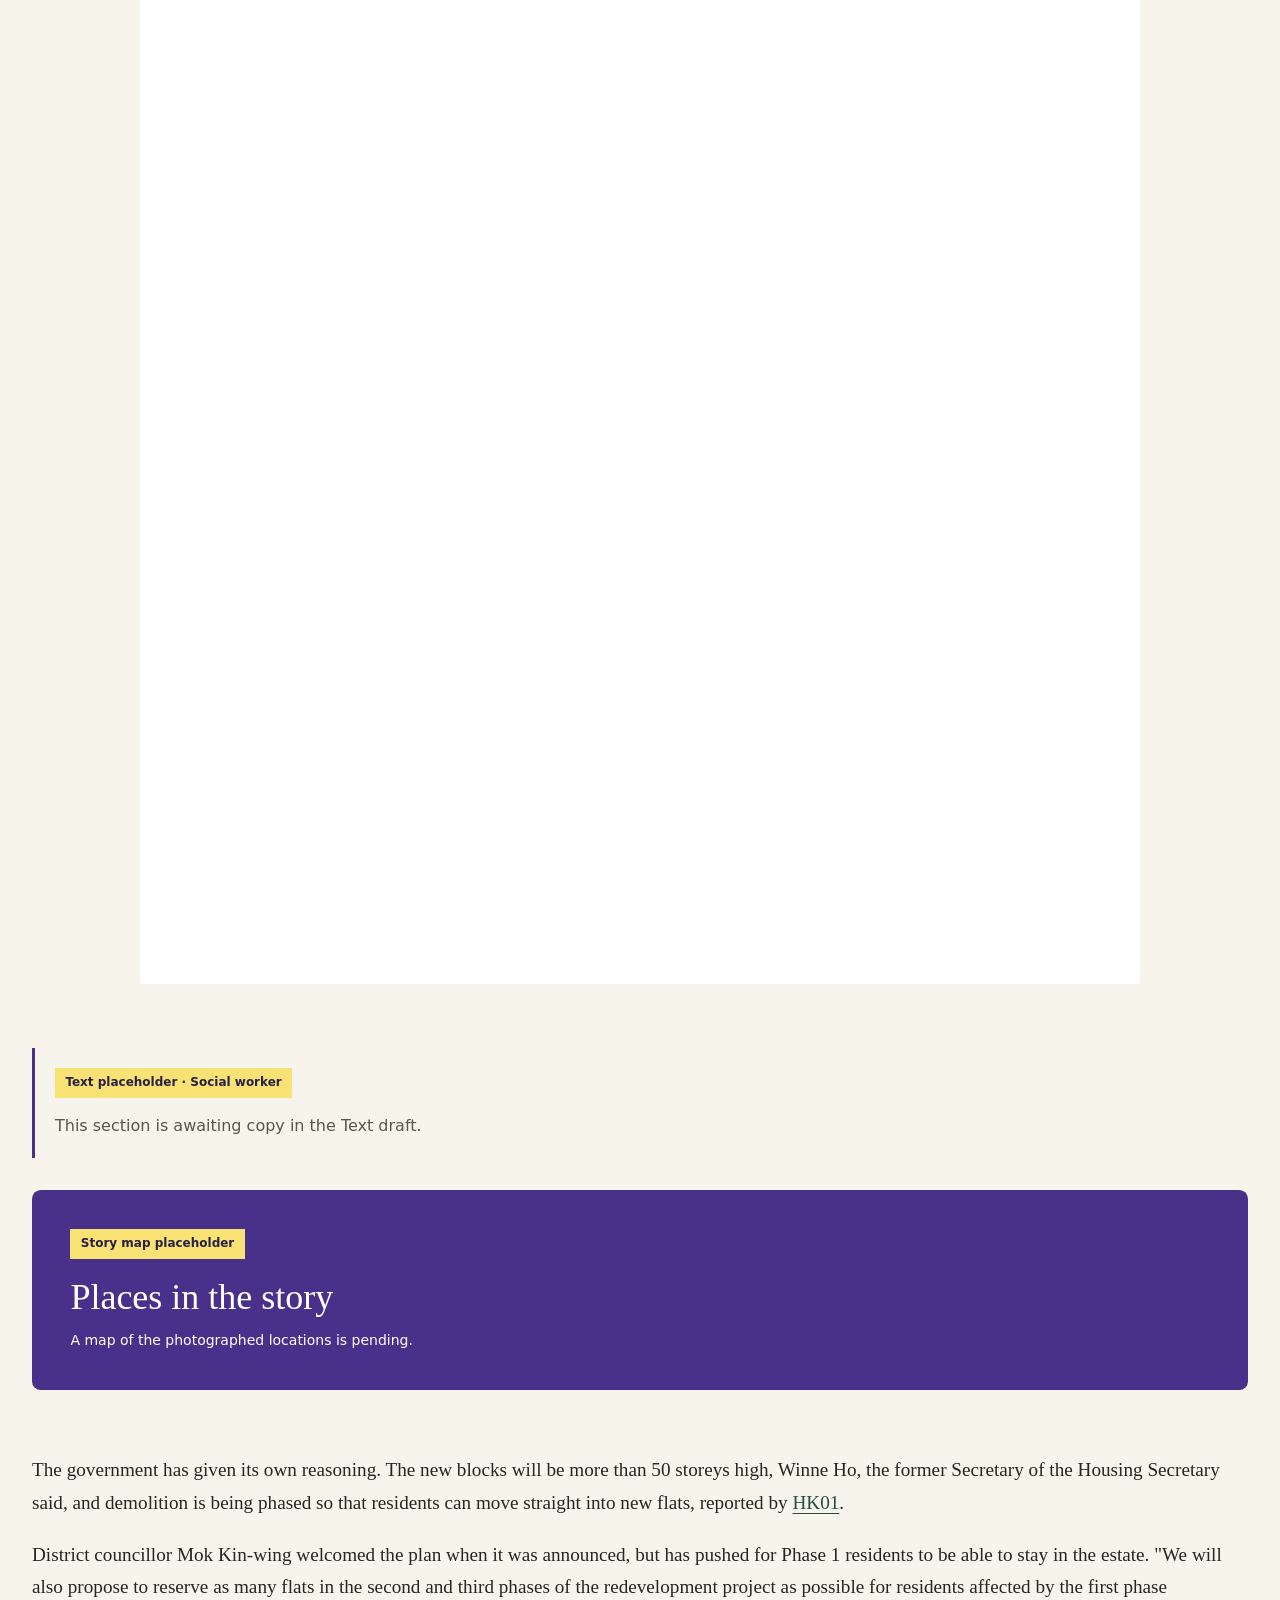
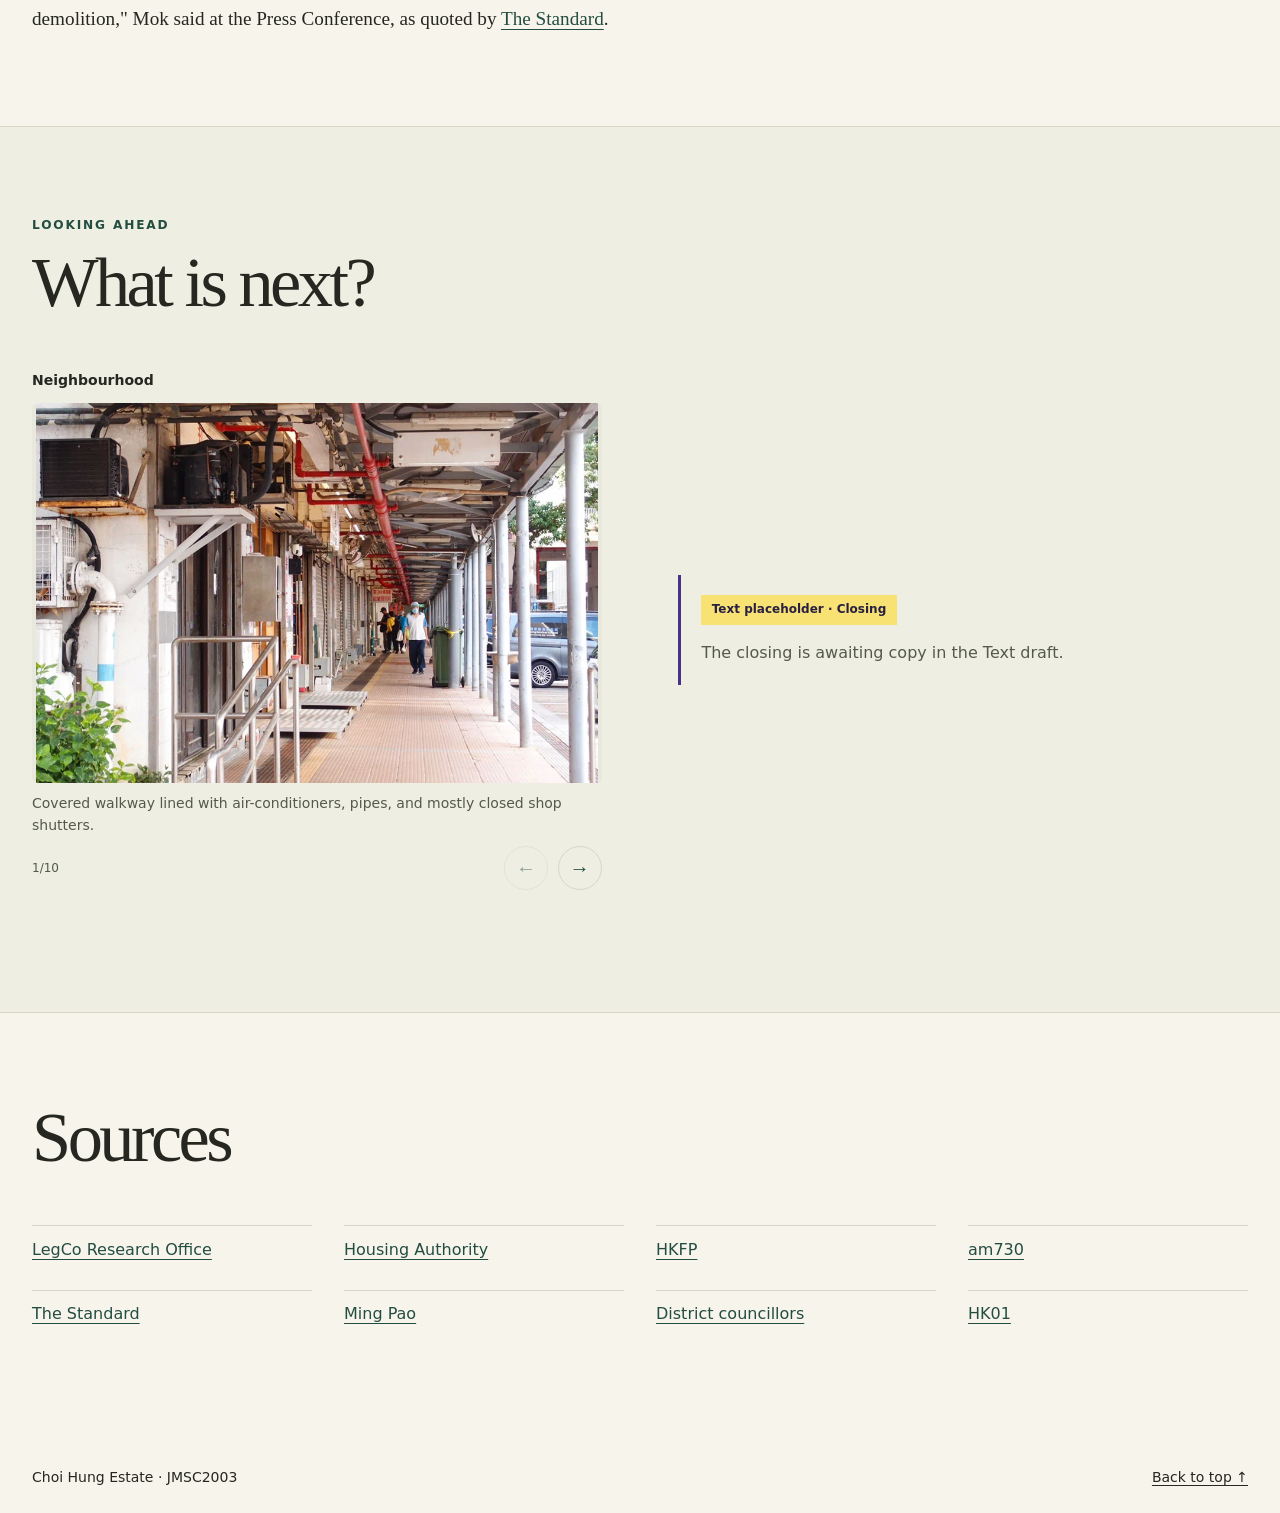
==== commit c8b4ee8f: "Set comparison iframe to 1000 by 1000" ====
--- a/index.html
+++ b/index.html
@@ -264,7 +264,7 @@
 <p>Structurally, the building uses a reinforced concrete frame with non-load-bearing infill walls rather than structural shear walls, making it more adaptable over time than the modular housing that would replace it. “Adaptability is a key aspect of sustainable architecture,” Dening says, “meaning it can potentially respond to changes in housing or other urban needs over time.”</p>
 </div>
 <div class="wrap comparison-embed">
-        <iframe class="juxtapose knightlab-embed" title="Choi Hung Estate image comparison" width="950" height="850" loading="lazy" src="https://cdn.knightlab.com/libs/juxtapose/latest/embed/index.html?uid=86cdd3f8-e687-11f1-ba1b-0e6f42328d7d"></iframe>
+        <iframe class="juxtapose knightlab-embed" title="Choi Hung Estate image comparison" width="1000" height="1000" loading="lazy" src="https://cdn.knightlab.com/libs/juxtapose/latest/embed/index.html?uid=86cdd3f8-e687-11f1-ba1b-0e6f42328d7d"></iframe>
       </div>
 <aside class="copy-placeholder measure"><span class="placeholder-label">Text placeholder · Social worker</span><p>This section is awaiting copy in the Text draft.</p></aside>
 <aside id="story-map" class="film wrap"><span class="placeholder-label">Story map placeholder</span><h3>Places in the story</h3><p>A map of the photographed locations is pending.</p></aside>
--- a/styles.css
+++ b/styles.css
@@ -182,5 +182,5 @@
 .history-controls button:hover { background: #f7f4eb; }
 
 .knightlab-embed { display: block; width: 100%; border: 0; background: white; }
-.comparison-embed { max-width: 950px; margin-top: clamp(2rem, 5vw, 4rem); }
+.comparison-embed { max-width: 1000px; margin-top: clamp(2rem, 5vw, 4rem); }
 .timeline-embed { margin-top: 1rem; }
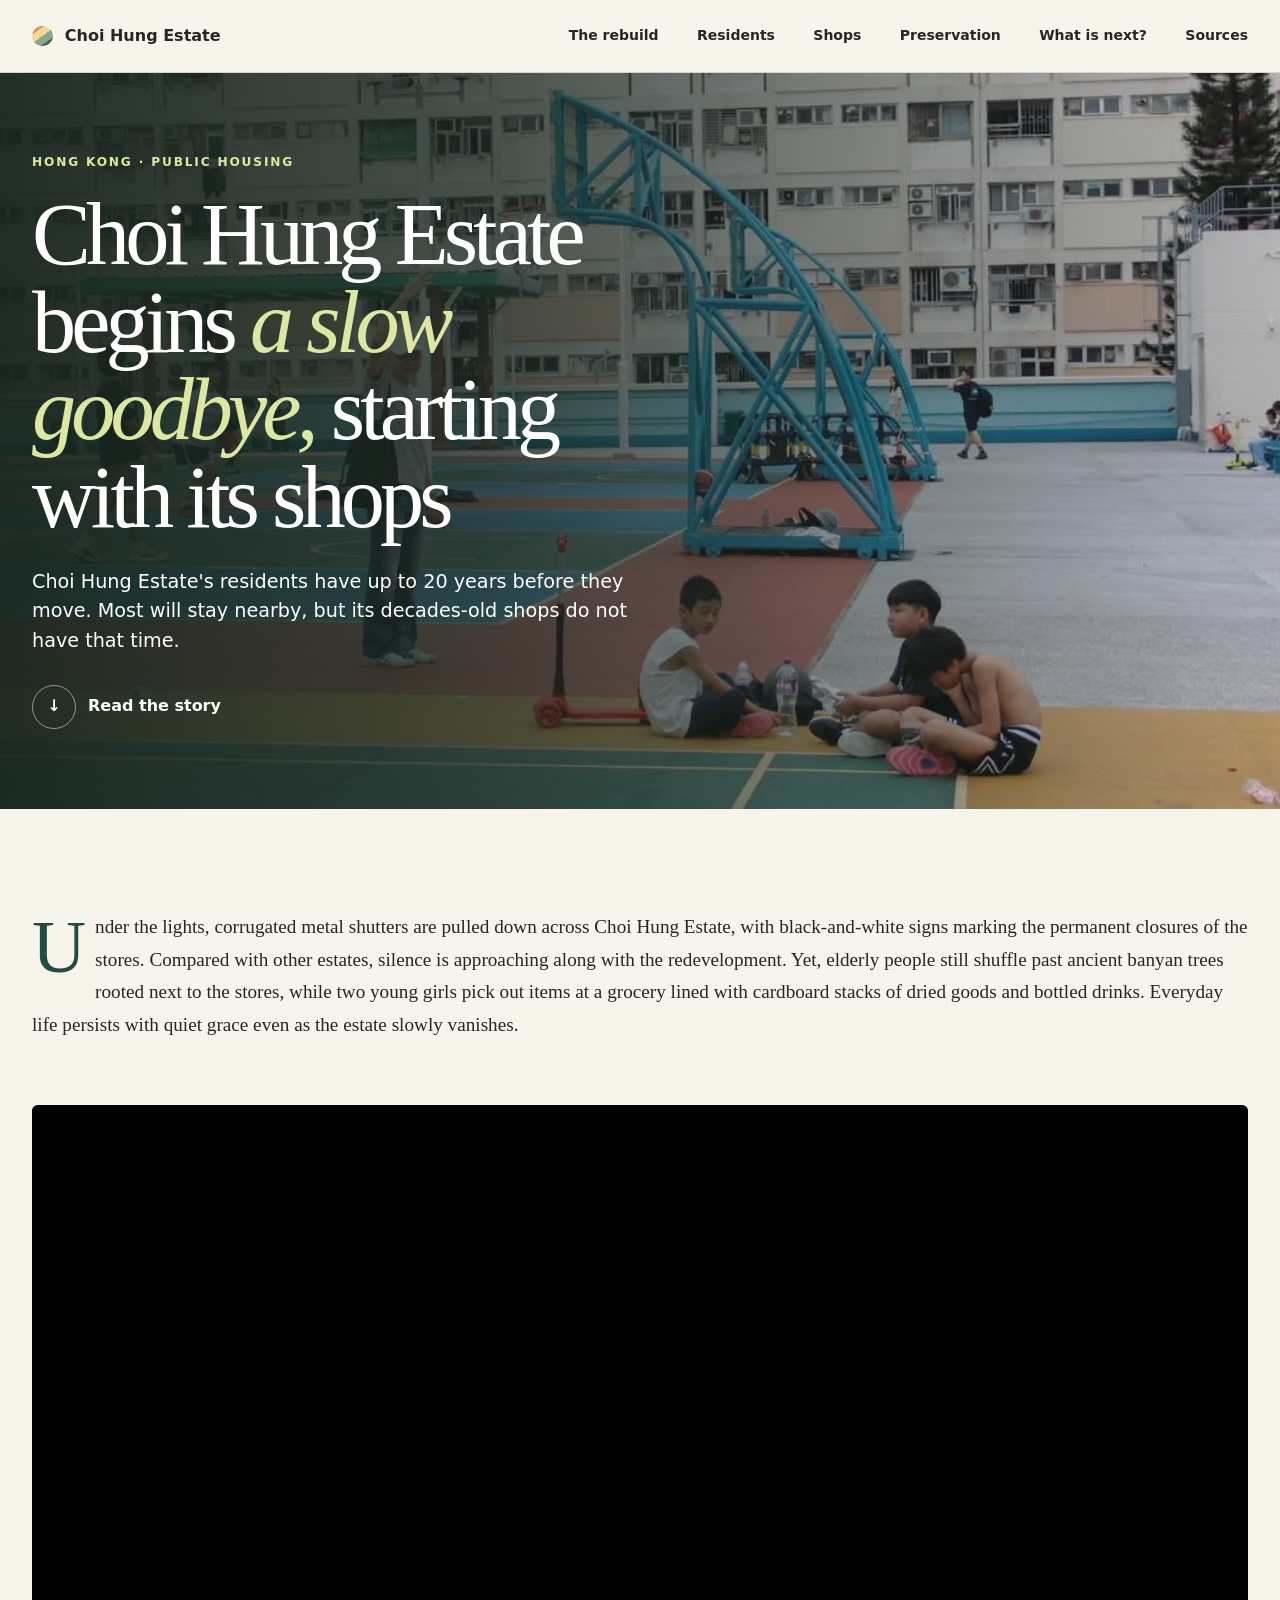
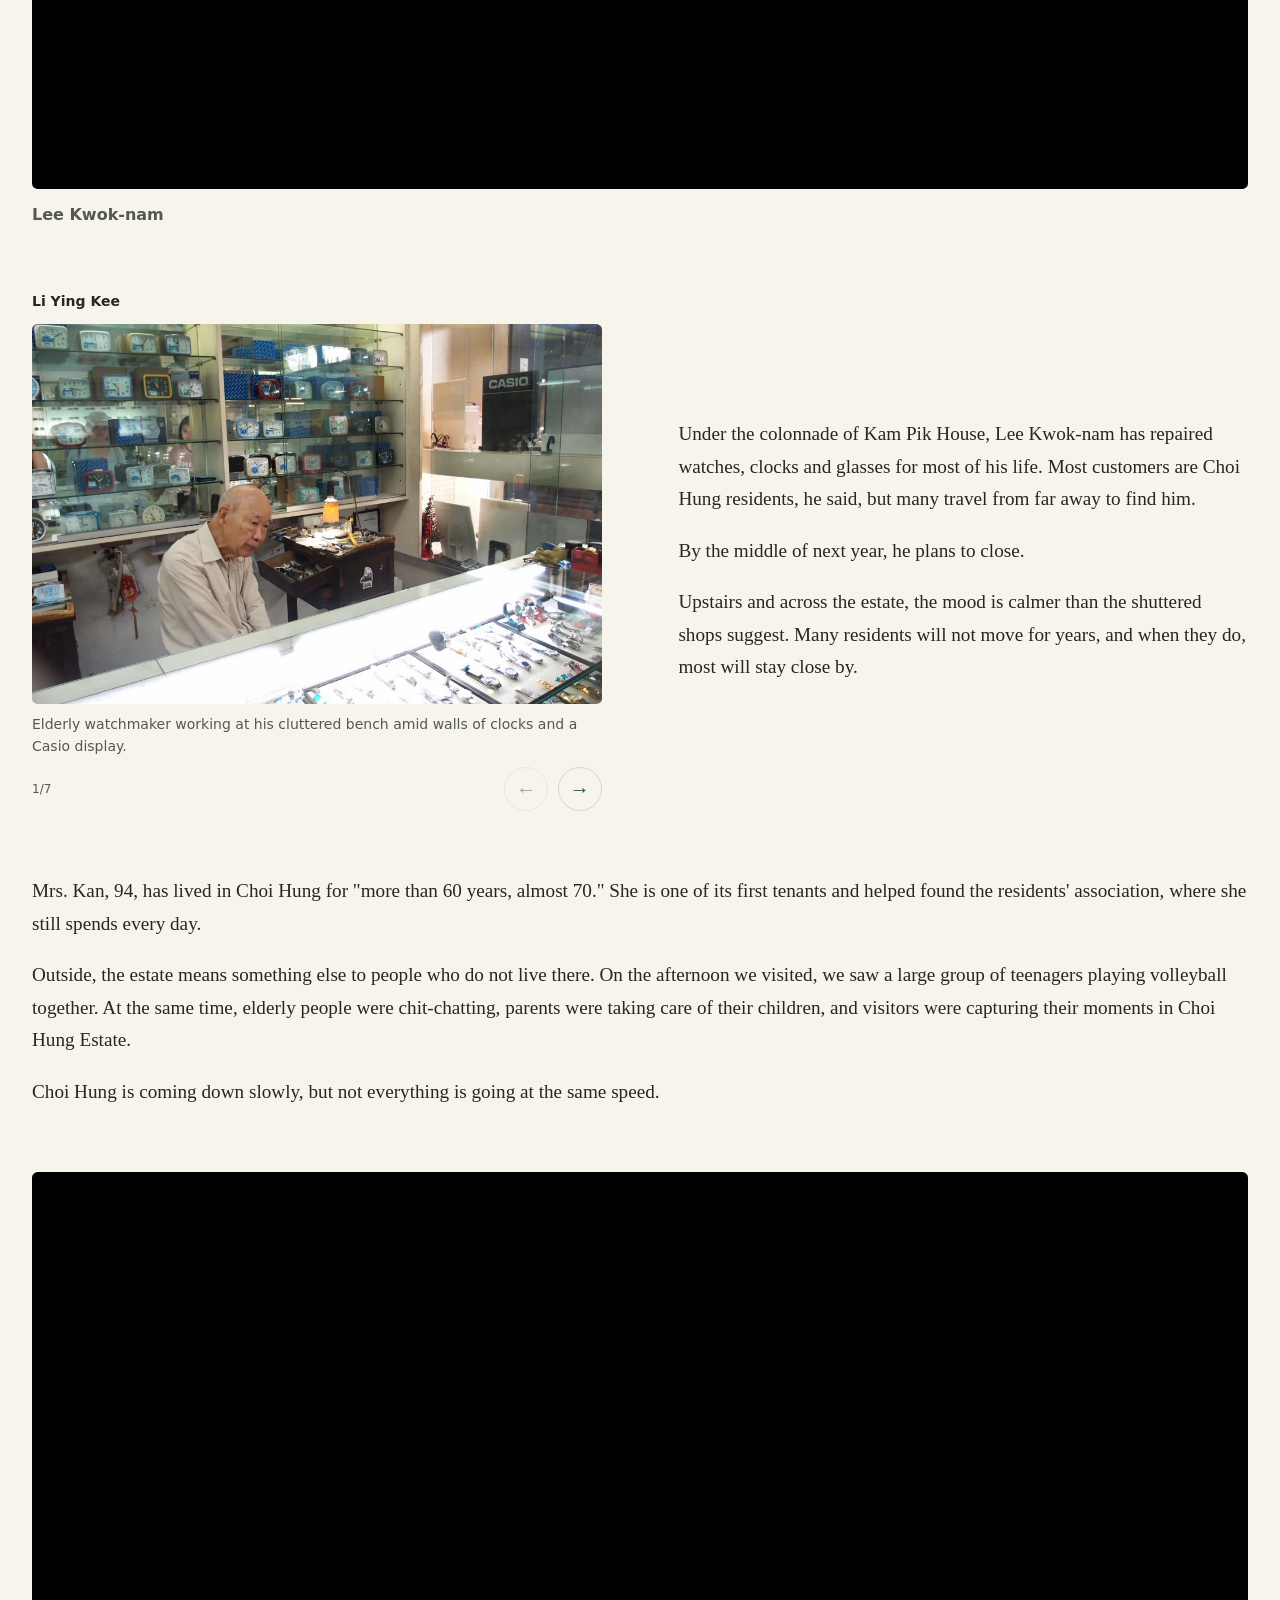
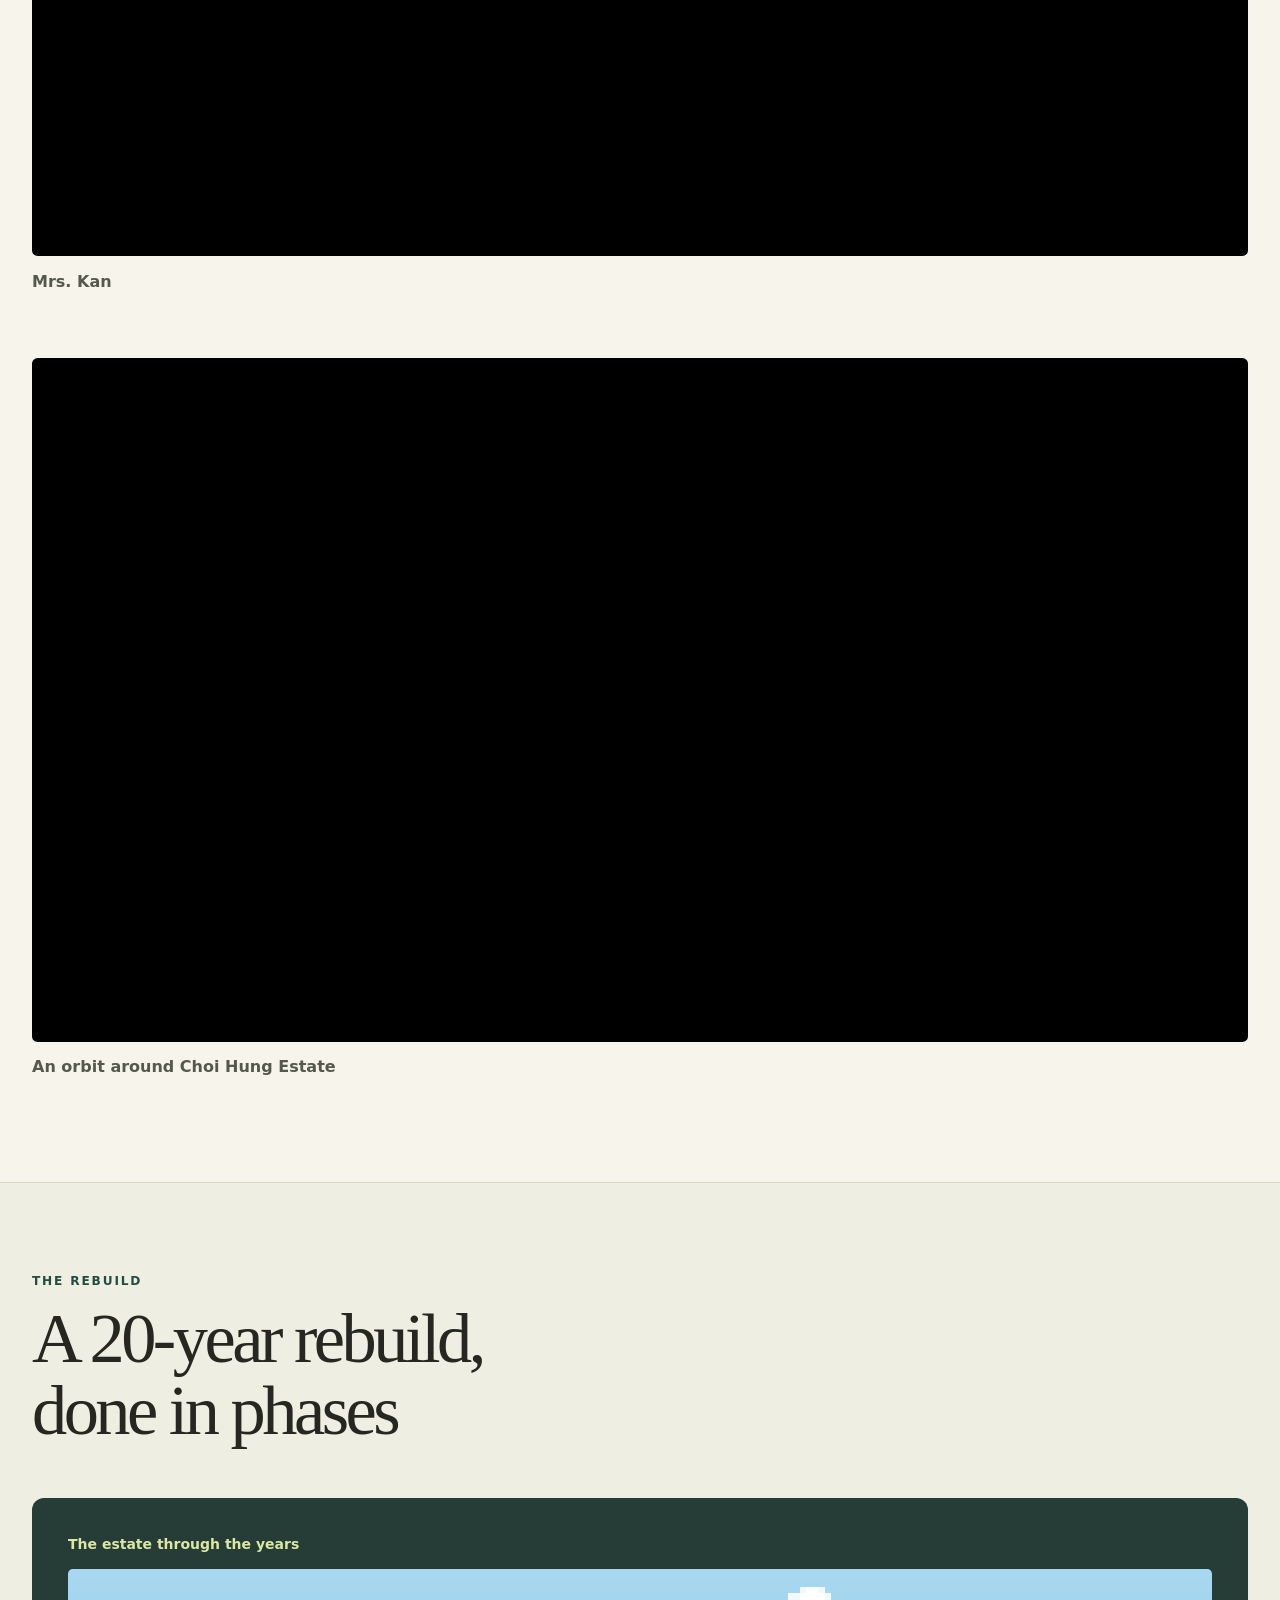
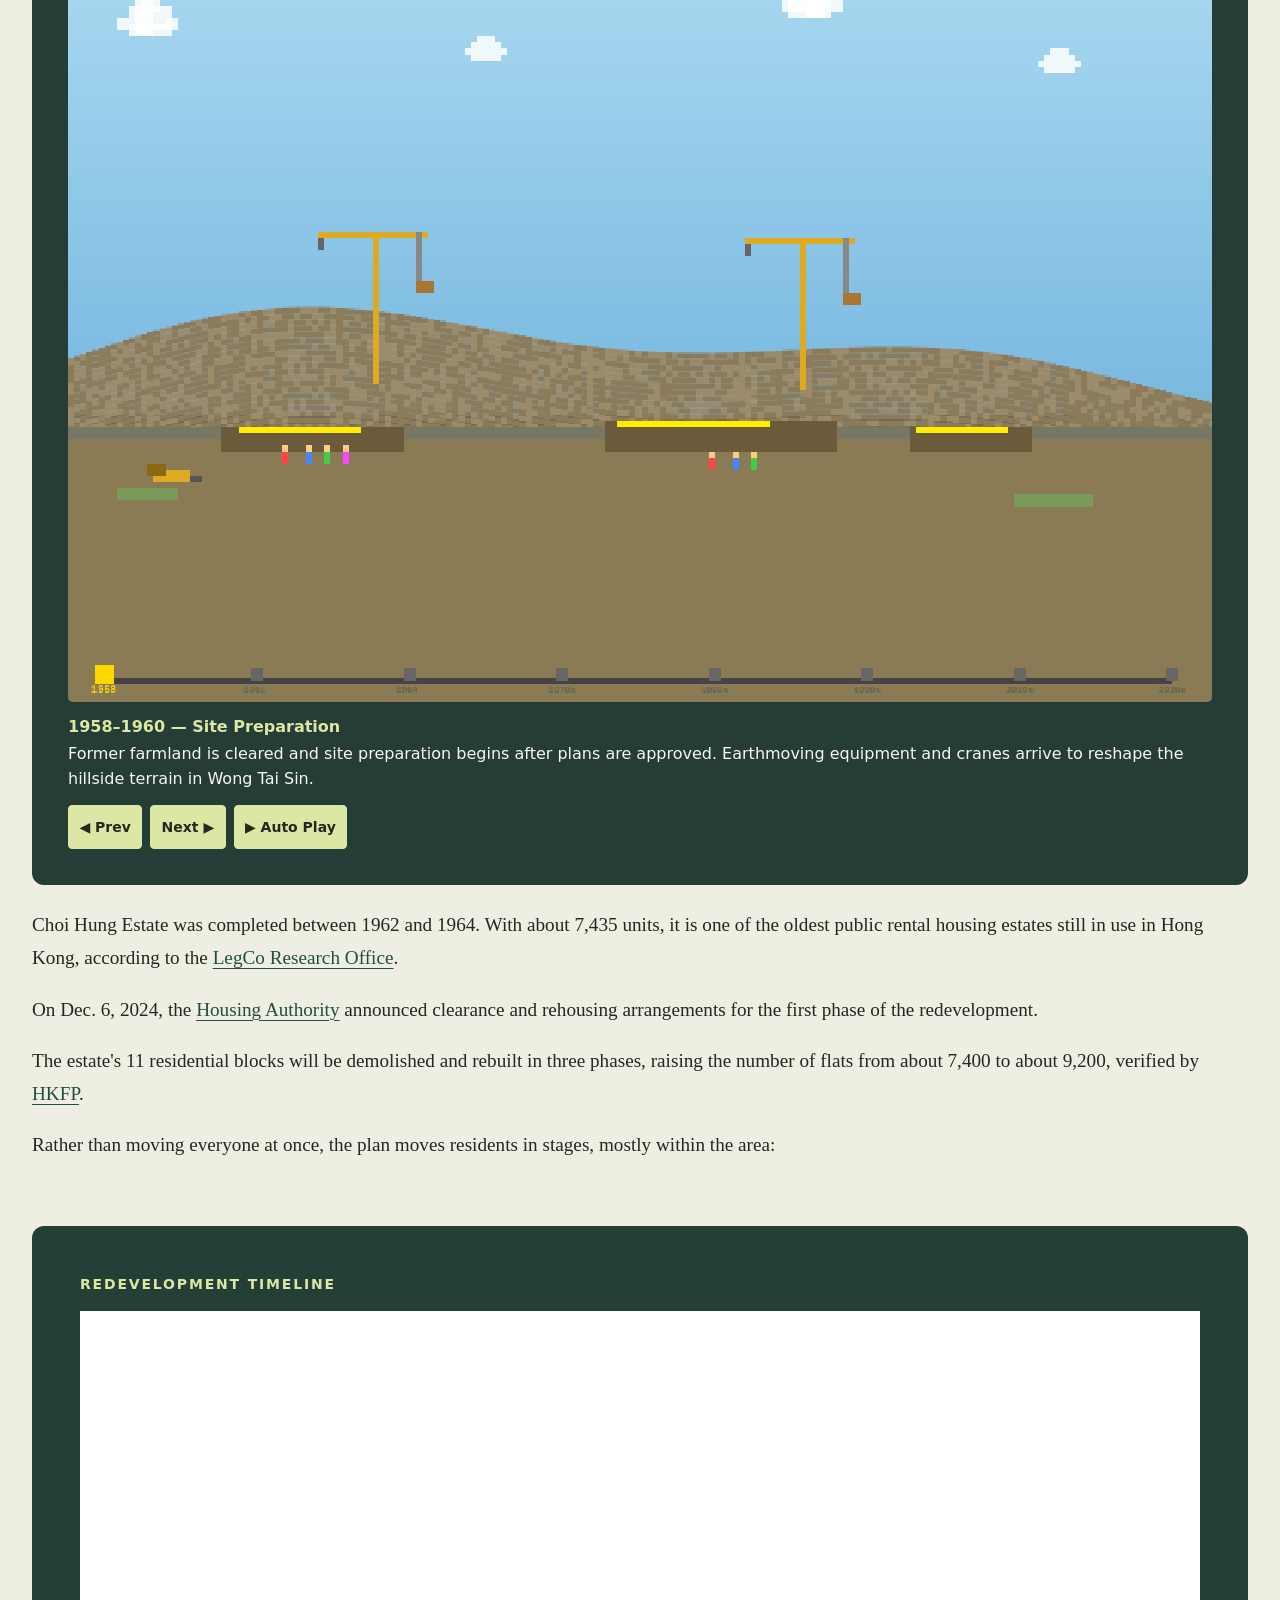
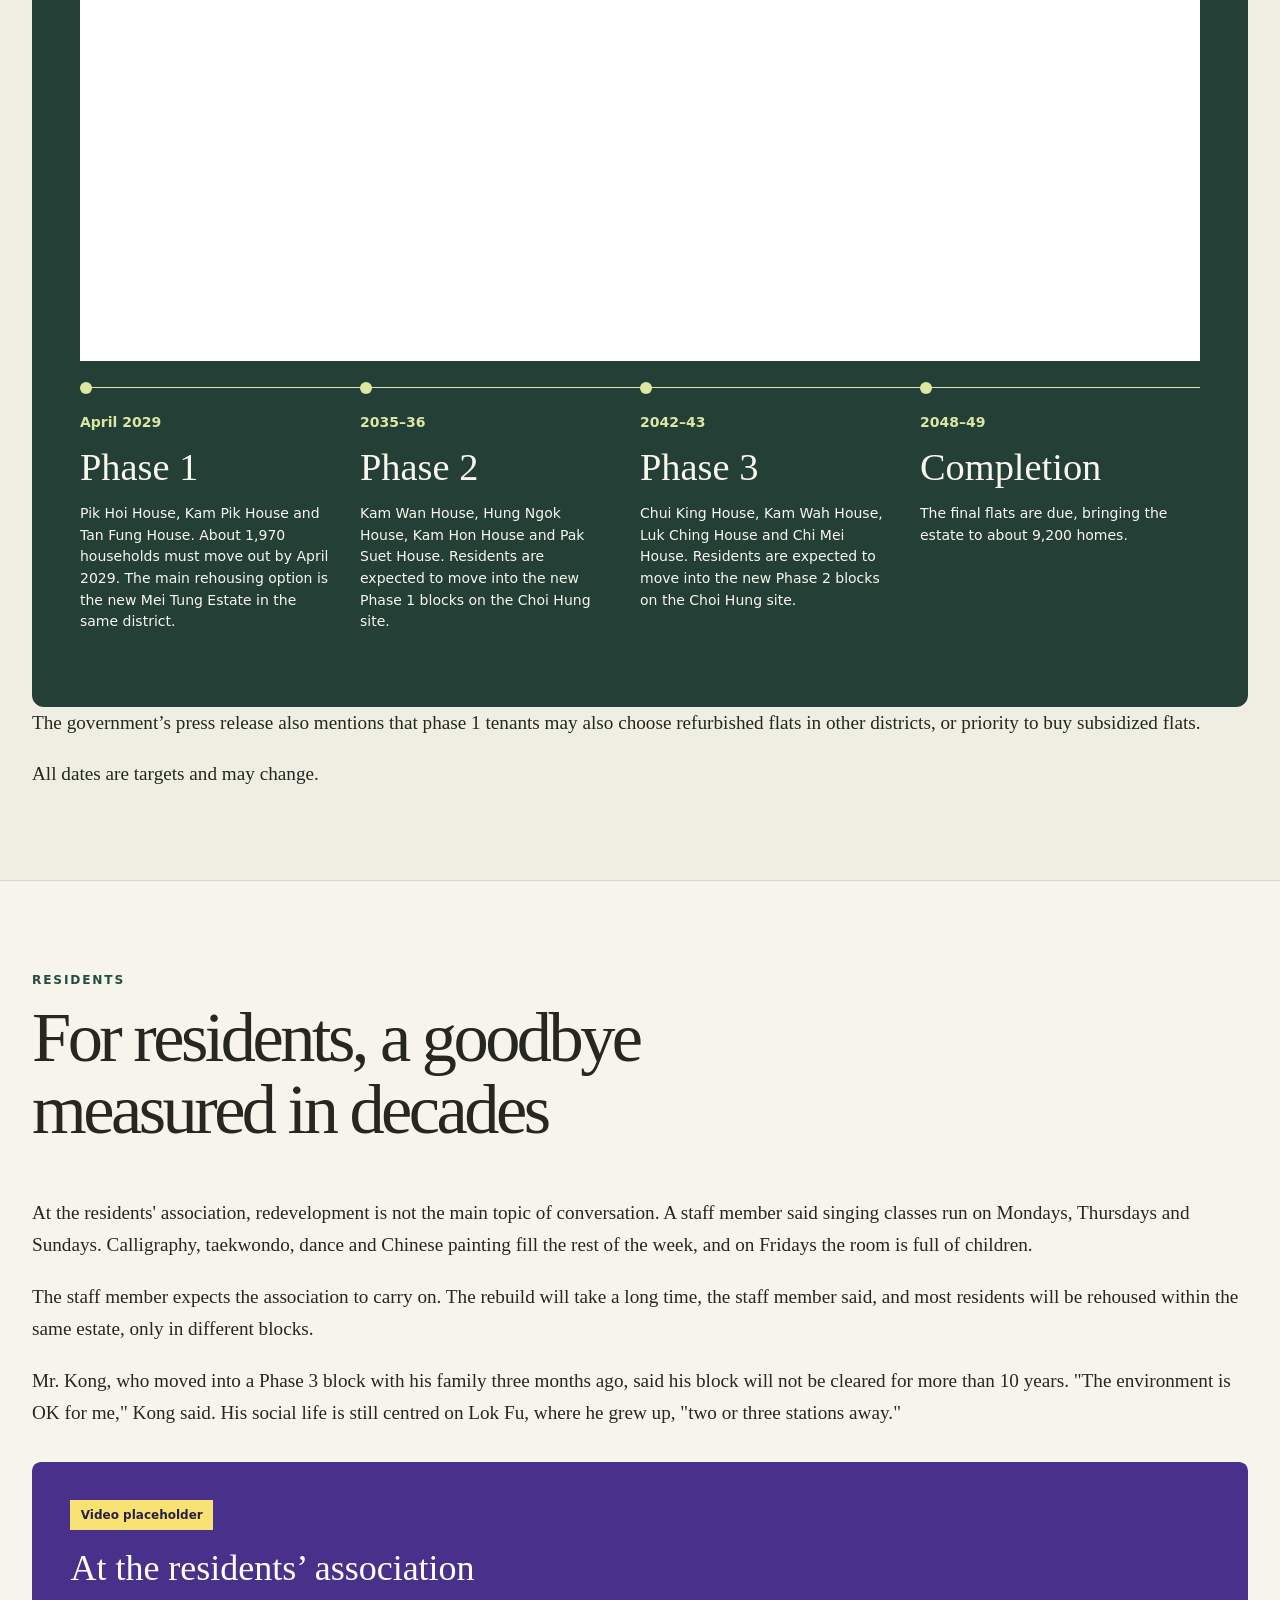
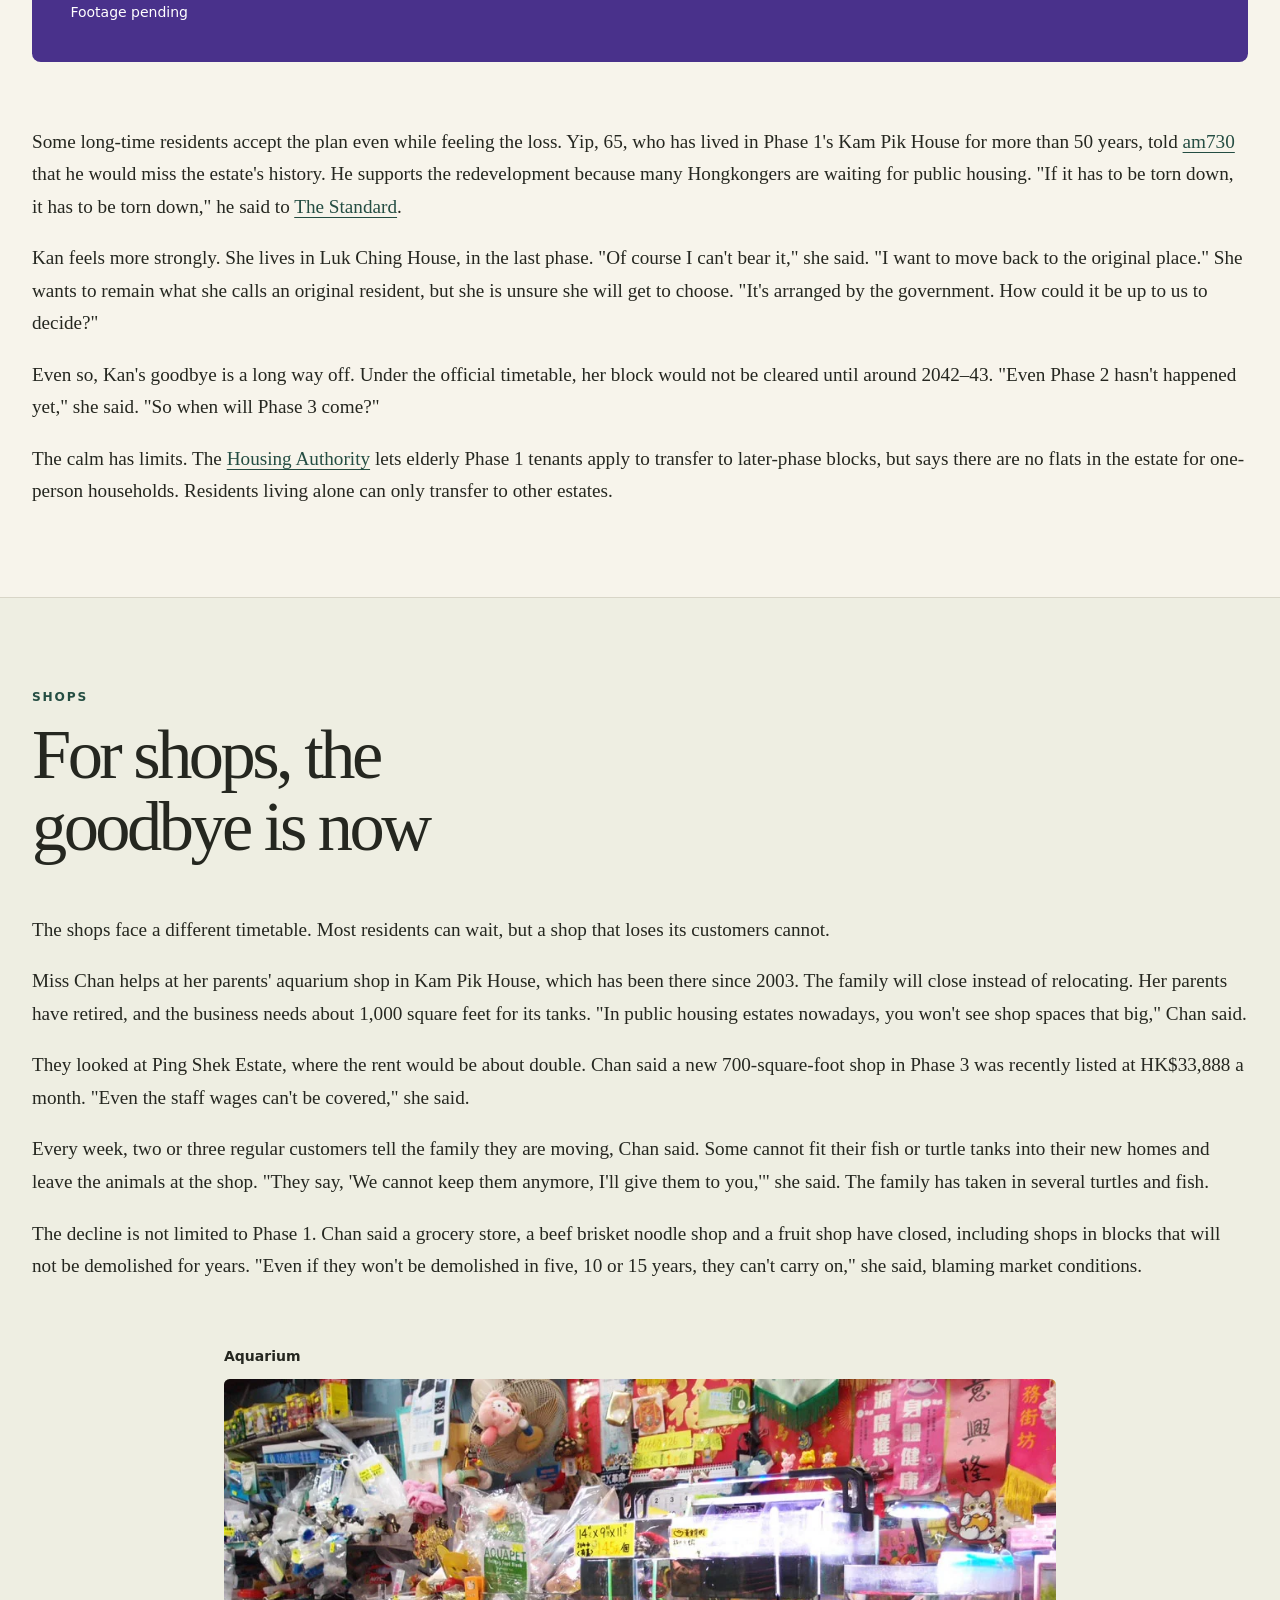
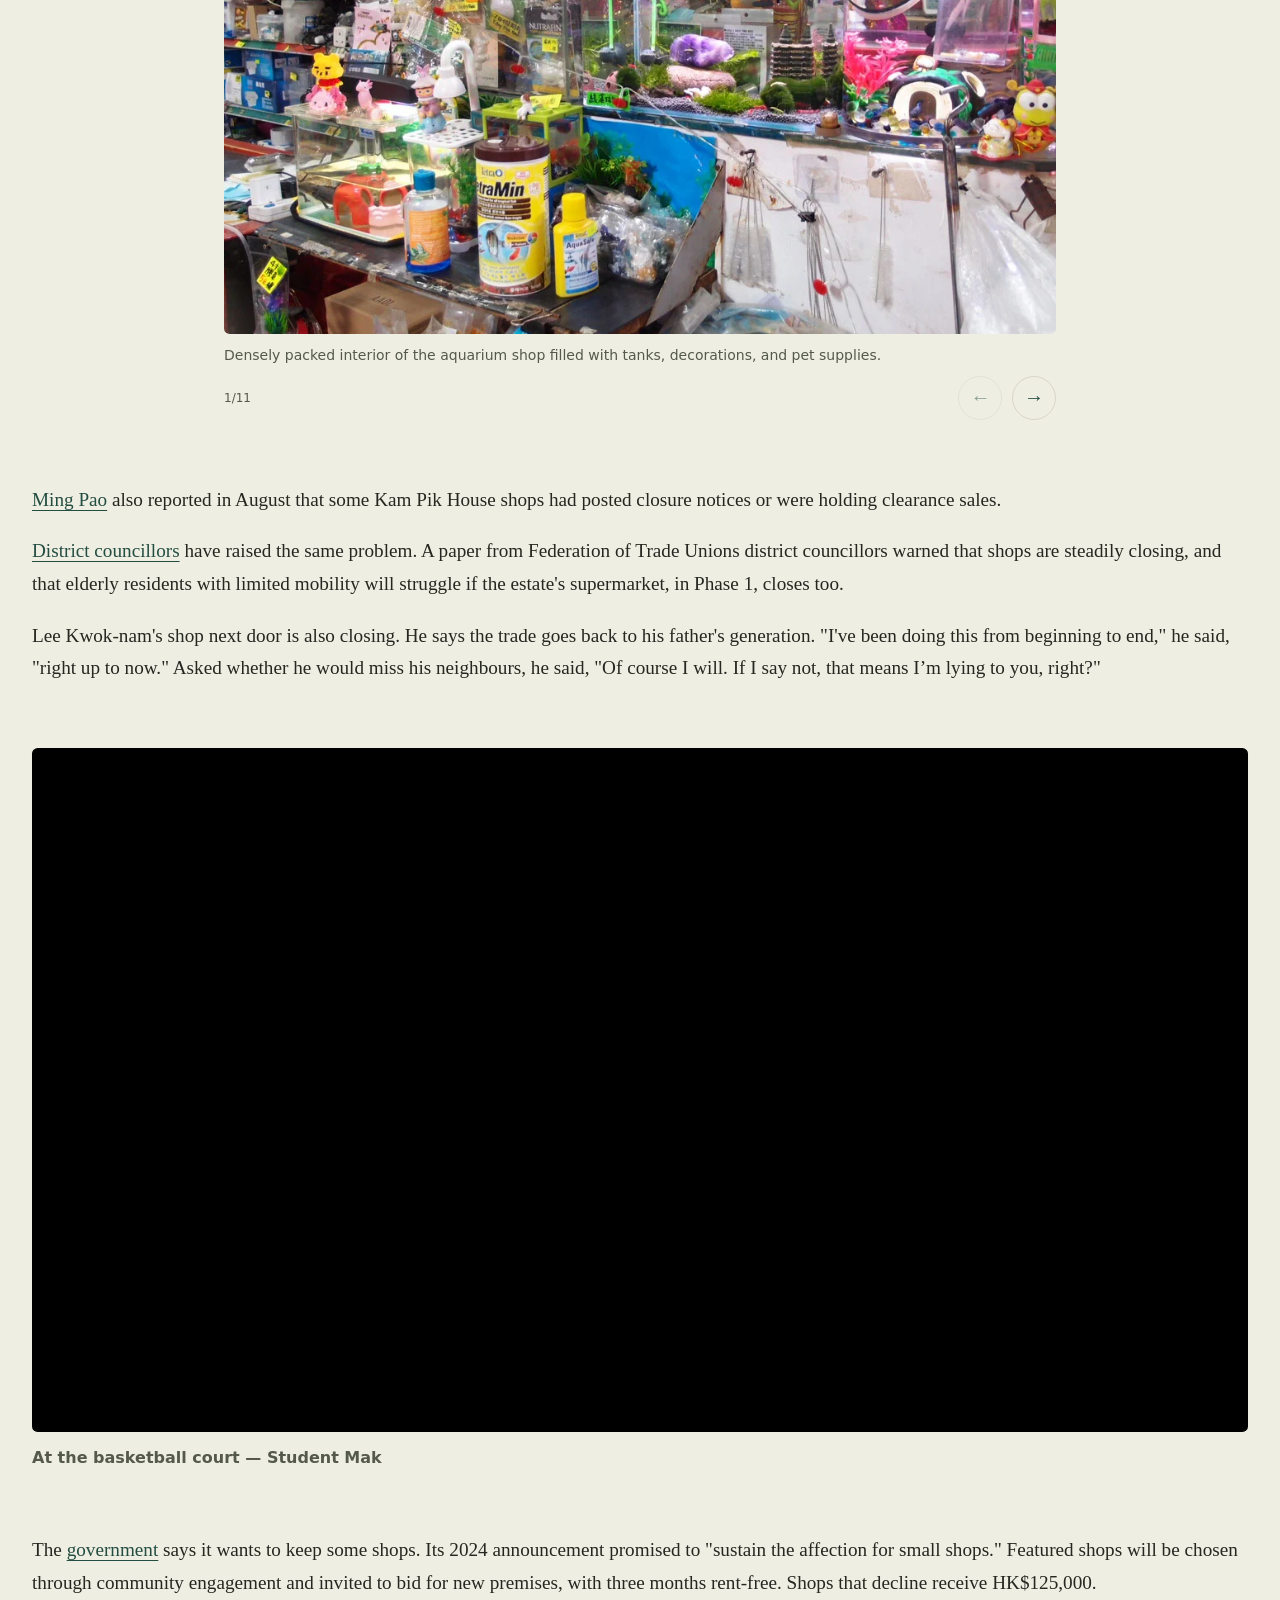
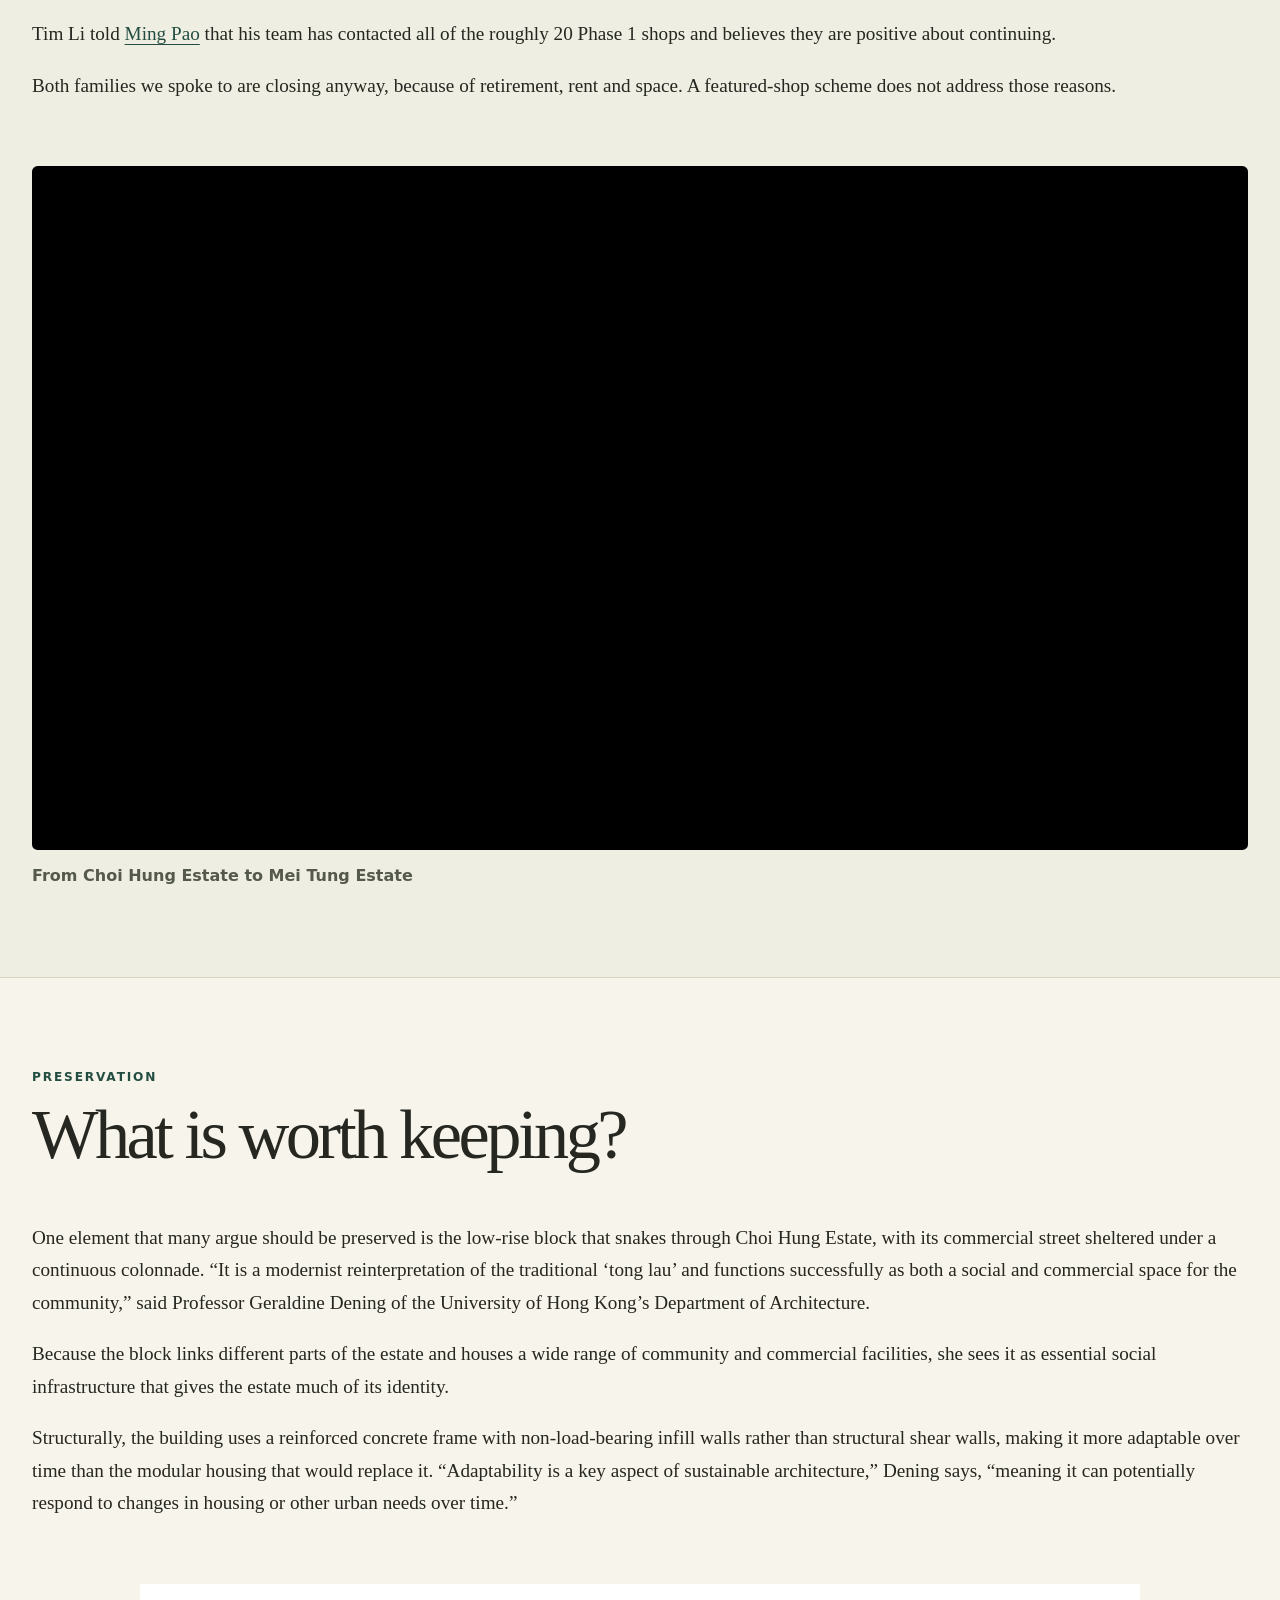
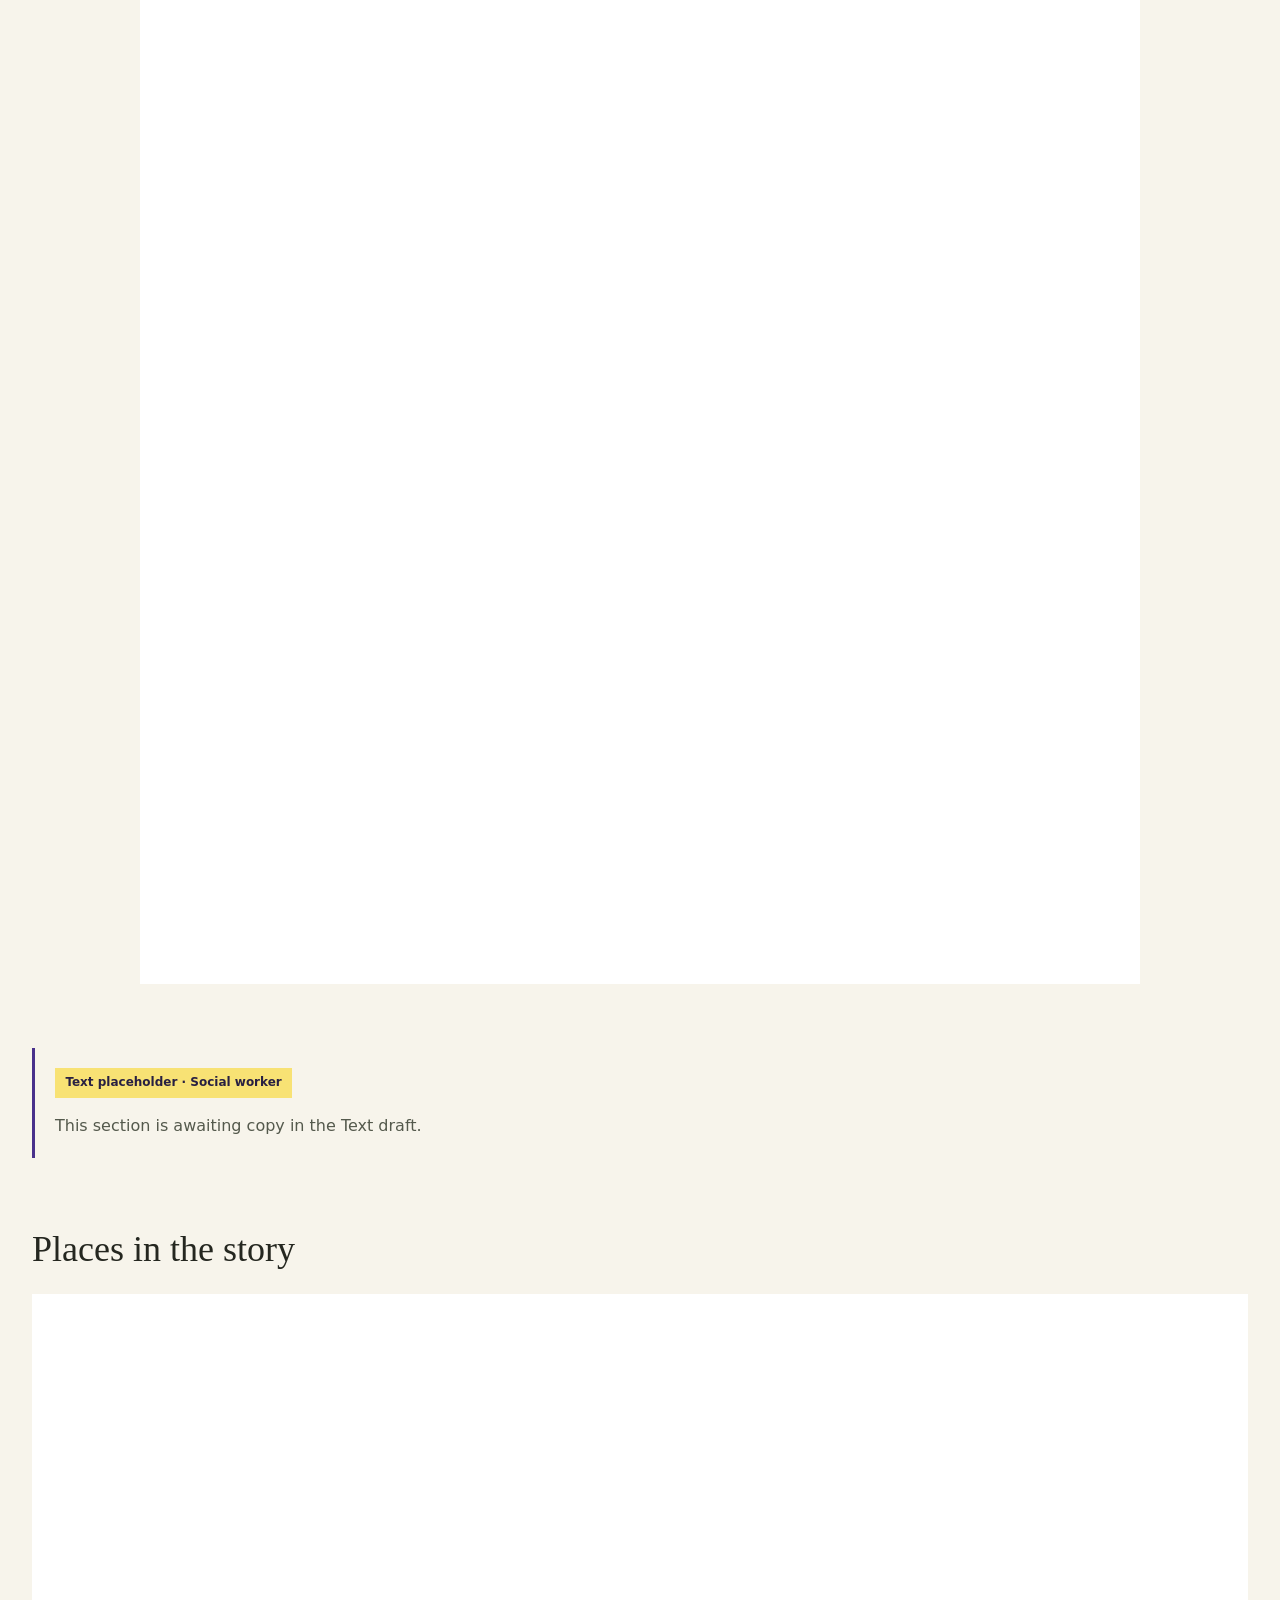
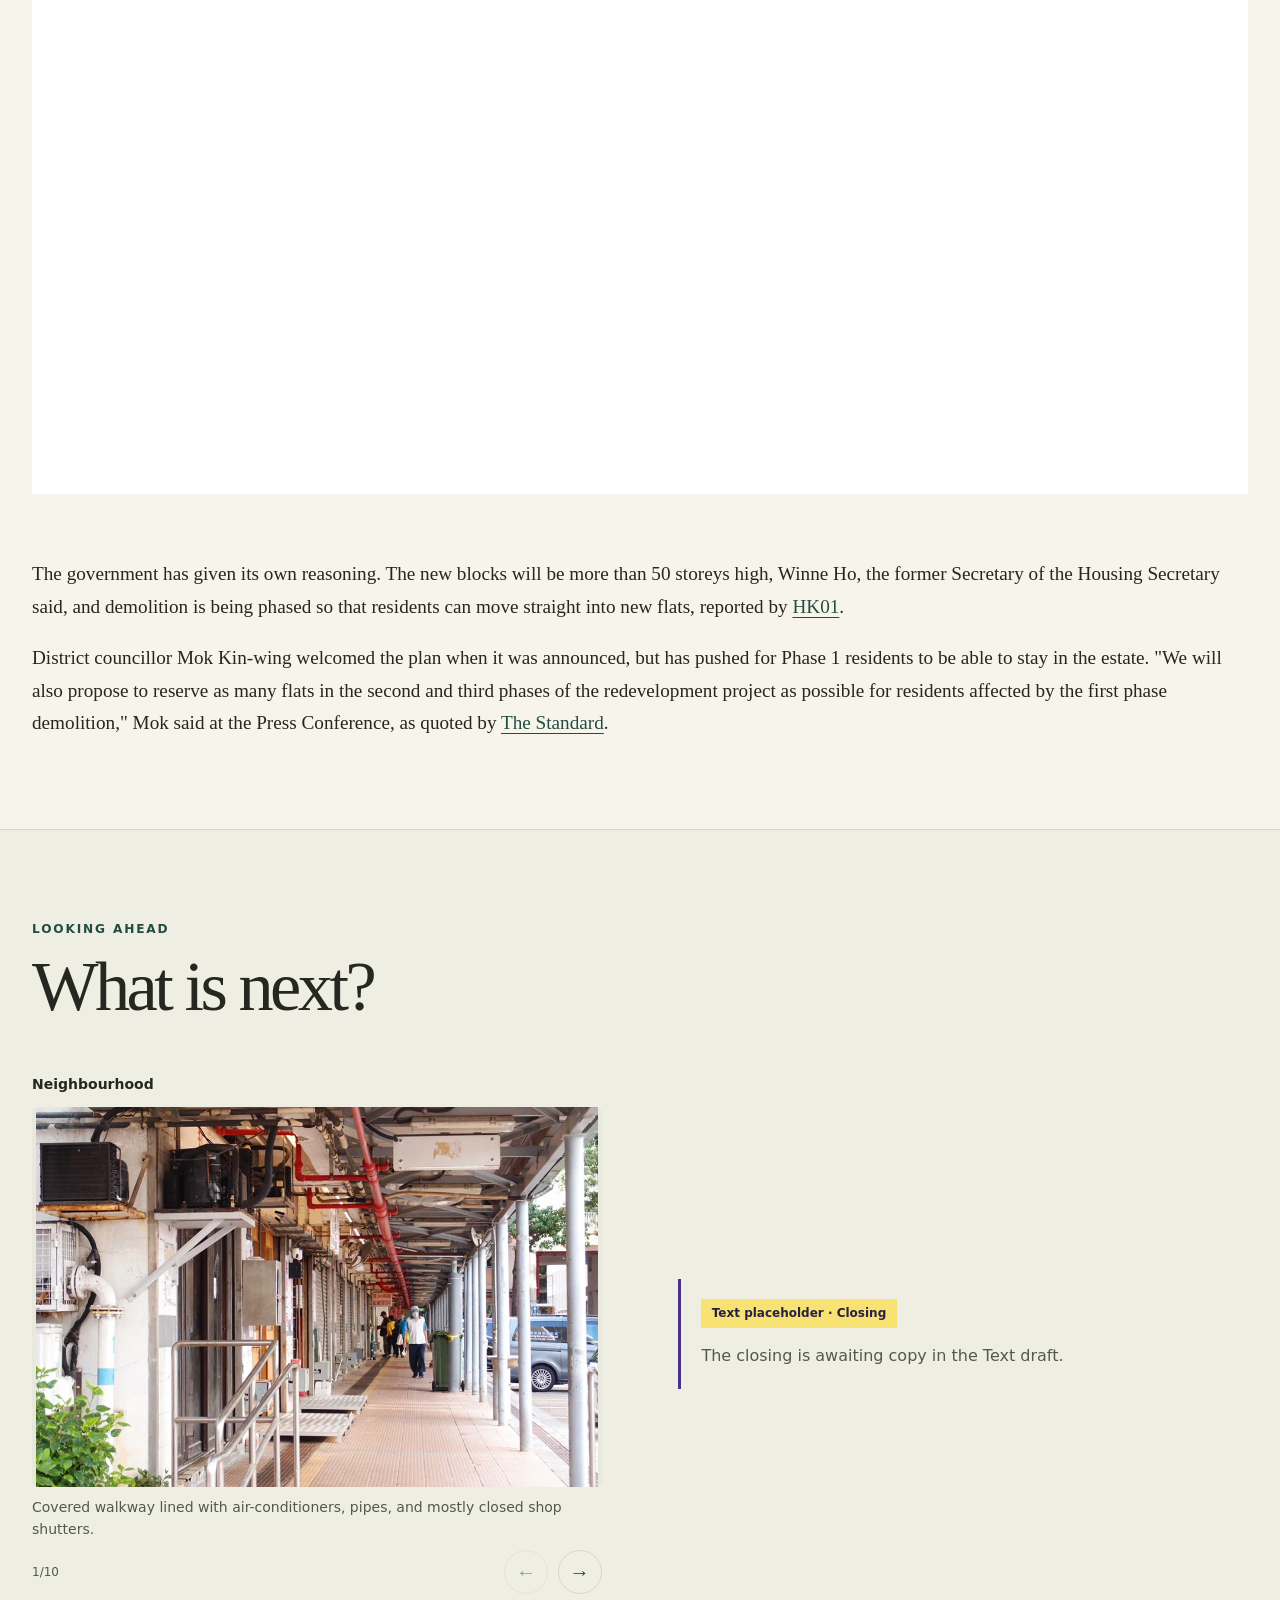
==== commit 3c483ae5: "Embed Places in the story StoryMap component" ====
--- a/index.html
+++ b/index.html
@@ -267,7 +267,10 @@
         <iframe class="juxtapose knightlab-embed" title="Choi Hung Estate image comparison" width="1000" height="1000" loading="lazy" src="https://cdn.knightlab.com/libs/juxtapose/latest/embed/index.html?uid=86cdd3f8-e687-11f1-ba1b-0e6f42328d7d"></iframe>
       </div>
 <aside class="copy-placeholder measure"><span class="placeholder-label">Text placeholder · Social worker</span><p>This section is awaiting copy in the Text draft.</p></aside>
-<aside id="story-map" class="film wrap"><span class="placeholder-label">Story map placeholder</span><h3>Places in the story</h3><p>A map of the photographed locations is pending.</p></aside>
+<section id="story-map" class="story-map wrap" aria-labelledby="story-map-title">
+  <h3 id="story-map-title">Places in the story</h3>
+  <iframe class="knightlab-embed" title="Places in the story — Choi Hung beyond the postcard" width="100%" height="800" loading="lazy" allowfullscreen src="https://uploads.knightlab.com/storymapjs/65a1bb8cd3b248befb591a0eb5f16fa3/choi-hung-beyond-the-postcard/index.html"></iframe>
+</section>
 <div class="prose measure">
 <p>The government has given its own reasoning. The new blocks will be more than 50 storeys high, Winne Ho, the former Secretary of the Housing Secretary said, and demolition is being phased so that residents can move straight into new flats, reported by <a href="https://www.hk01.com/%E7%A4%BE%E6%9C%83%E6%96%B0%E8%81%9E/1072256/%E5%BD%A9%E8%99%B9%E9%82%A8%E9%87%8D%E5%BB%BA-%E4%BD%95%E6%B0%B8%E8%B3%A2-%E6%B8%85%E6%8B%86%E5%BE%8C%E5%B0%87%E5%BB%BA%E6%88%90%E8%B6%85%E9%81%8E50%E5%B1%A4%E9%AB%98%E6%A8%93%E5%AE%87-%E5%82%B2%E8%A6%96%E5%90%8C%E5%8D%80%E5%85%AC%E5%B1%8B">HK01</a>.</p>
 <p>District councillor Mok Kin-wing welcomed the plan when it was announced, but has pushed for Phase 1 residents to be able to stay in the estate. "We will also propose to reserve as many flats in the second and third phases of the redevelopment project as possible for residents affected by the first phase demolition," Mok said at the Press Conference, as quoted by <a href="https://www.thestandard.com.hk/news/article/67382/Demolition-details-of-Choi-Hung-Estate-bared">The Standard</a>.</p>
--- a/styles.css
+++ b/styles.css
@@ -65,7 +65,7 @@
 .film .placeholder-label { margin-bottom: .7rem; }
 .opening > * + *, .chapter > .prose + *, .chapter > .film + *, .chapter > .interview-video + *,
 .chapter > .gallery-feature + *, .chapter > .comparison-embed + *,
-.chapter > .copy-placeholder + * { margin-top: clamp(2rem, 5vw, 4rem); }
+.chapter > .copy-placeholder + *, .chapter > .story-map + * { margin-top: clamp(2rem, 5vw, 4rem); }
 .gallery-feature { max-width: 52rem; }
 .copy-placeholder { border-left: 3px solid var(--placeholder); padding: 1.25rem; }
 .copy-placeholder p { margin-bottom: 0; color: var(--muted); }
@@ -184,3 +184,4 @@
 .knightlab-embed { display: block; width: 100%; border: 0; background: white; }
 .comparison-embed { max-width: 1000px; margin-top: clamp(2rem, 5vw, 4rem); }
 .timeline-embed { margin-top: 1rem; }
+.story-map h3 { font-size: clamp(1.6rem, 3vw, 2.25rem); margin-bottom: 1rem; }
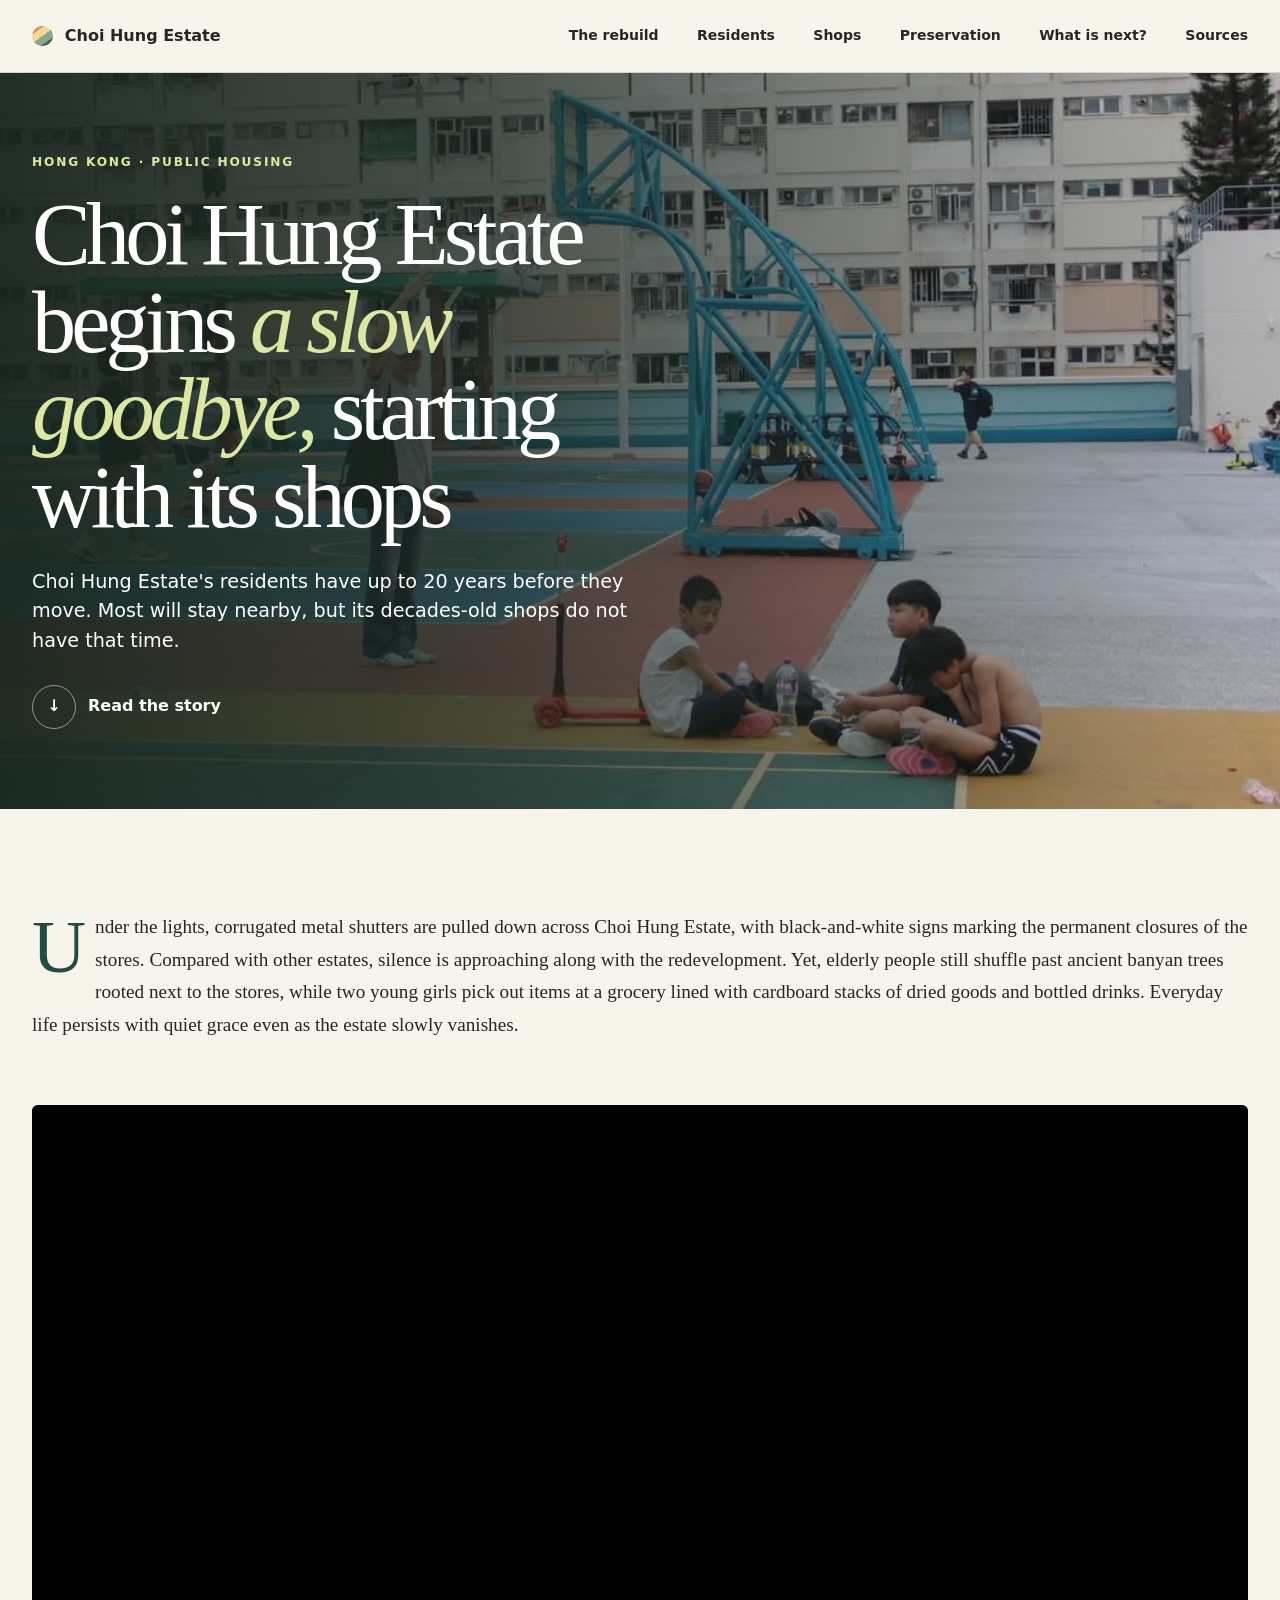
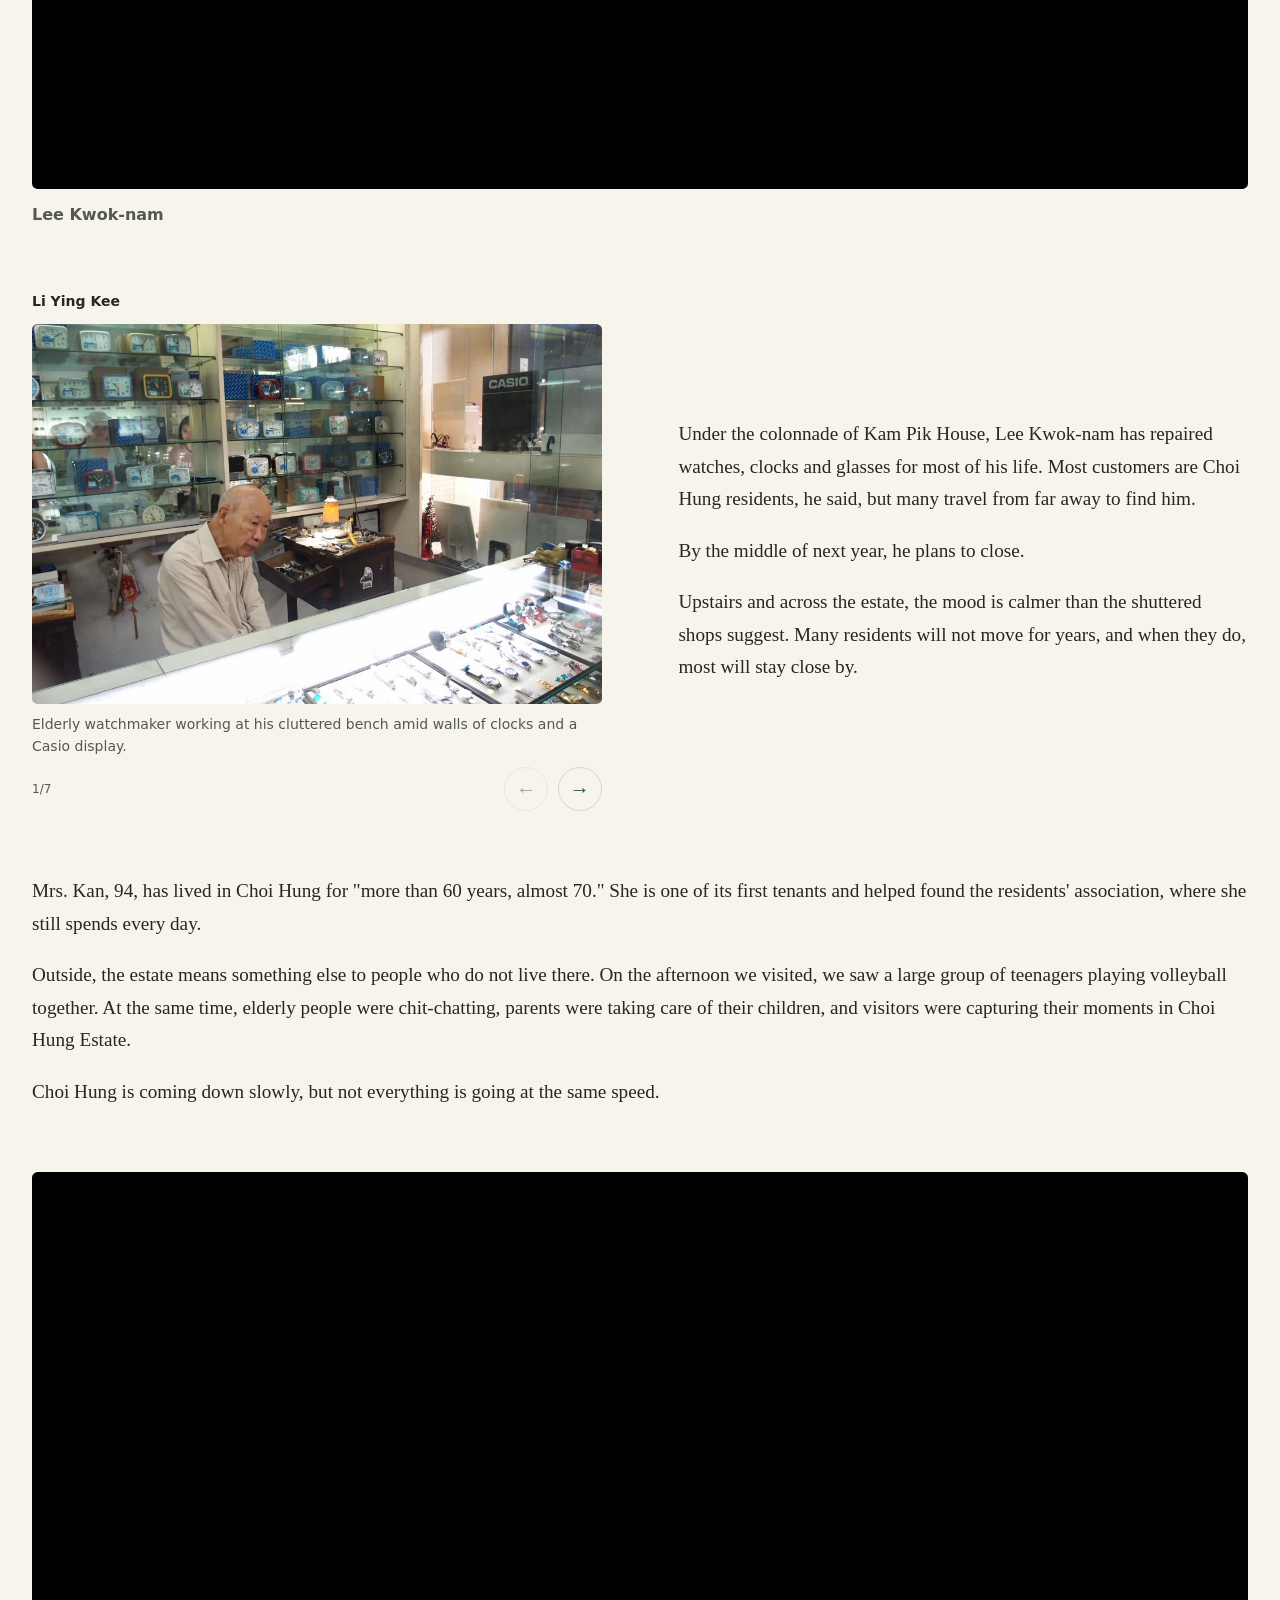
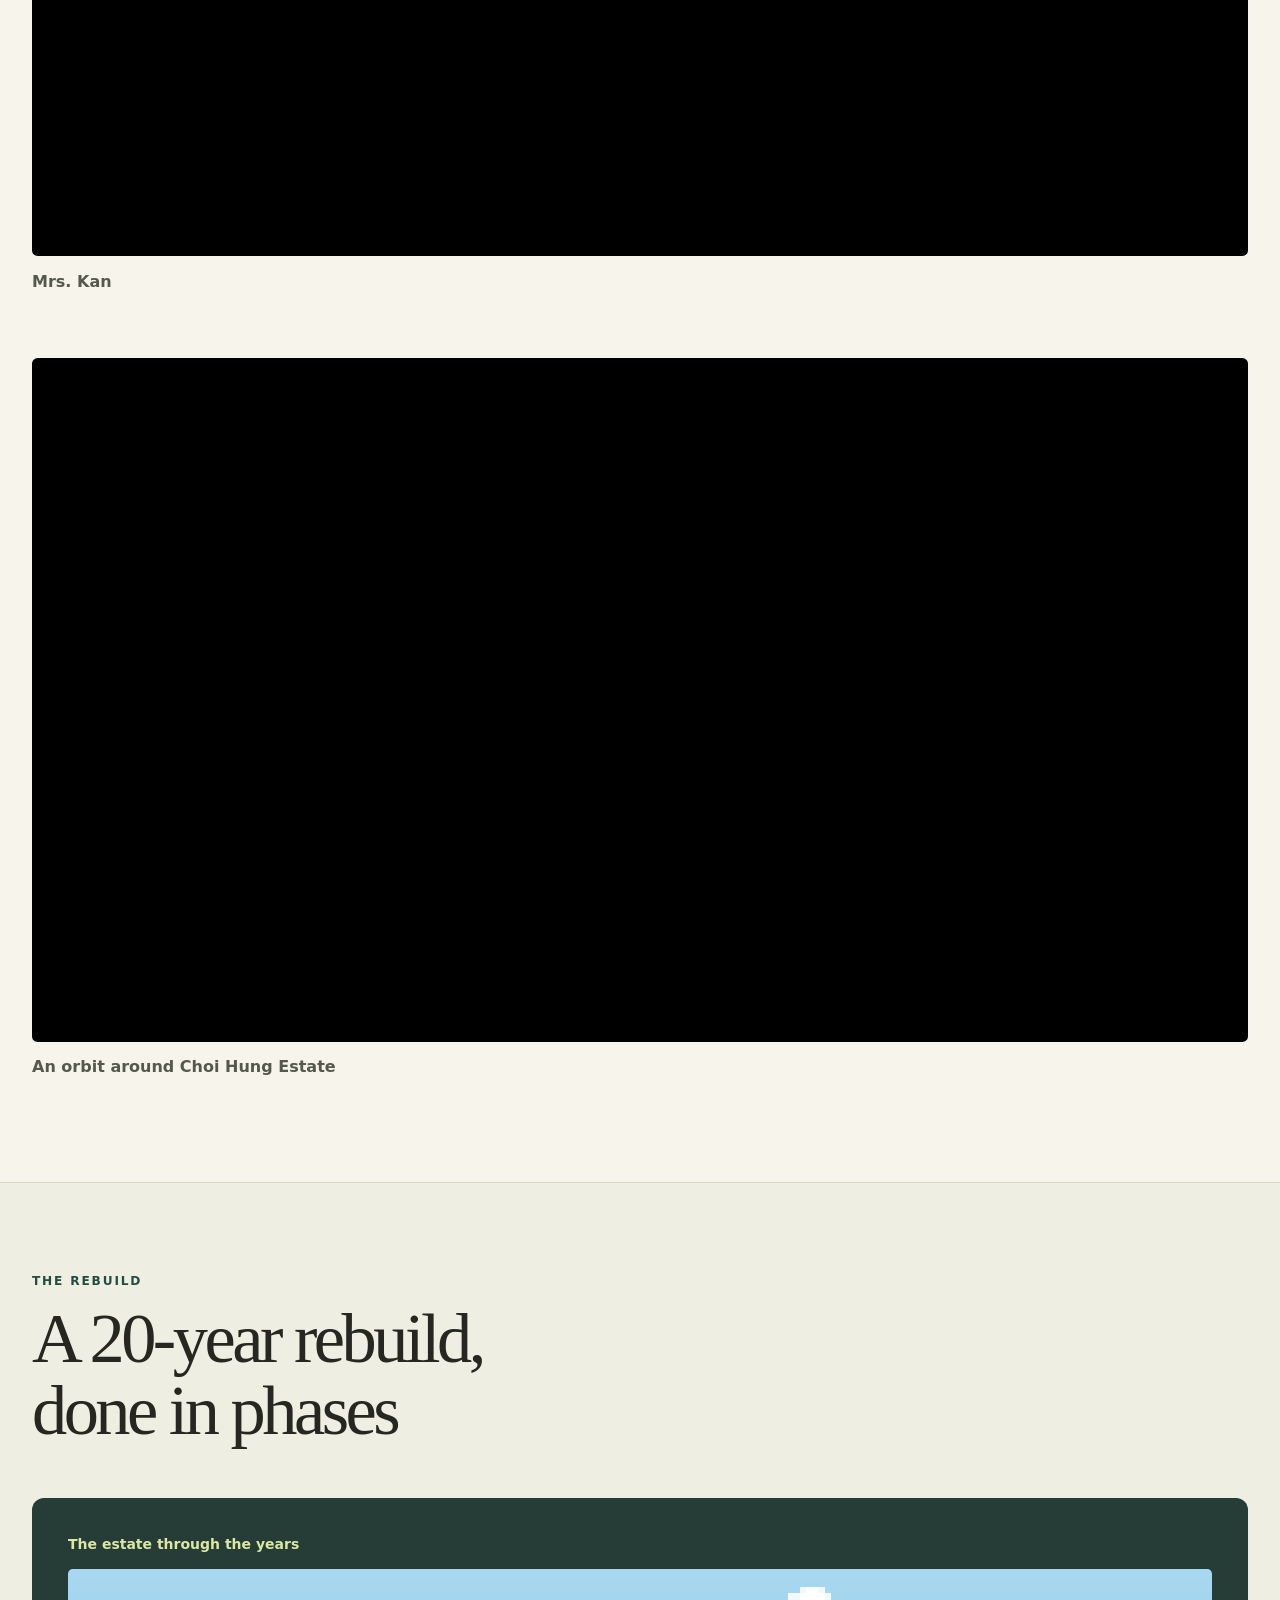
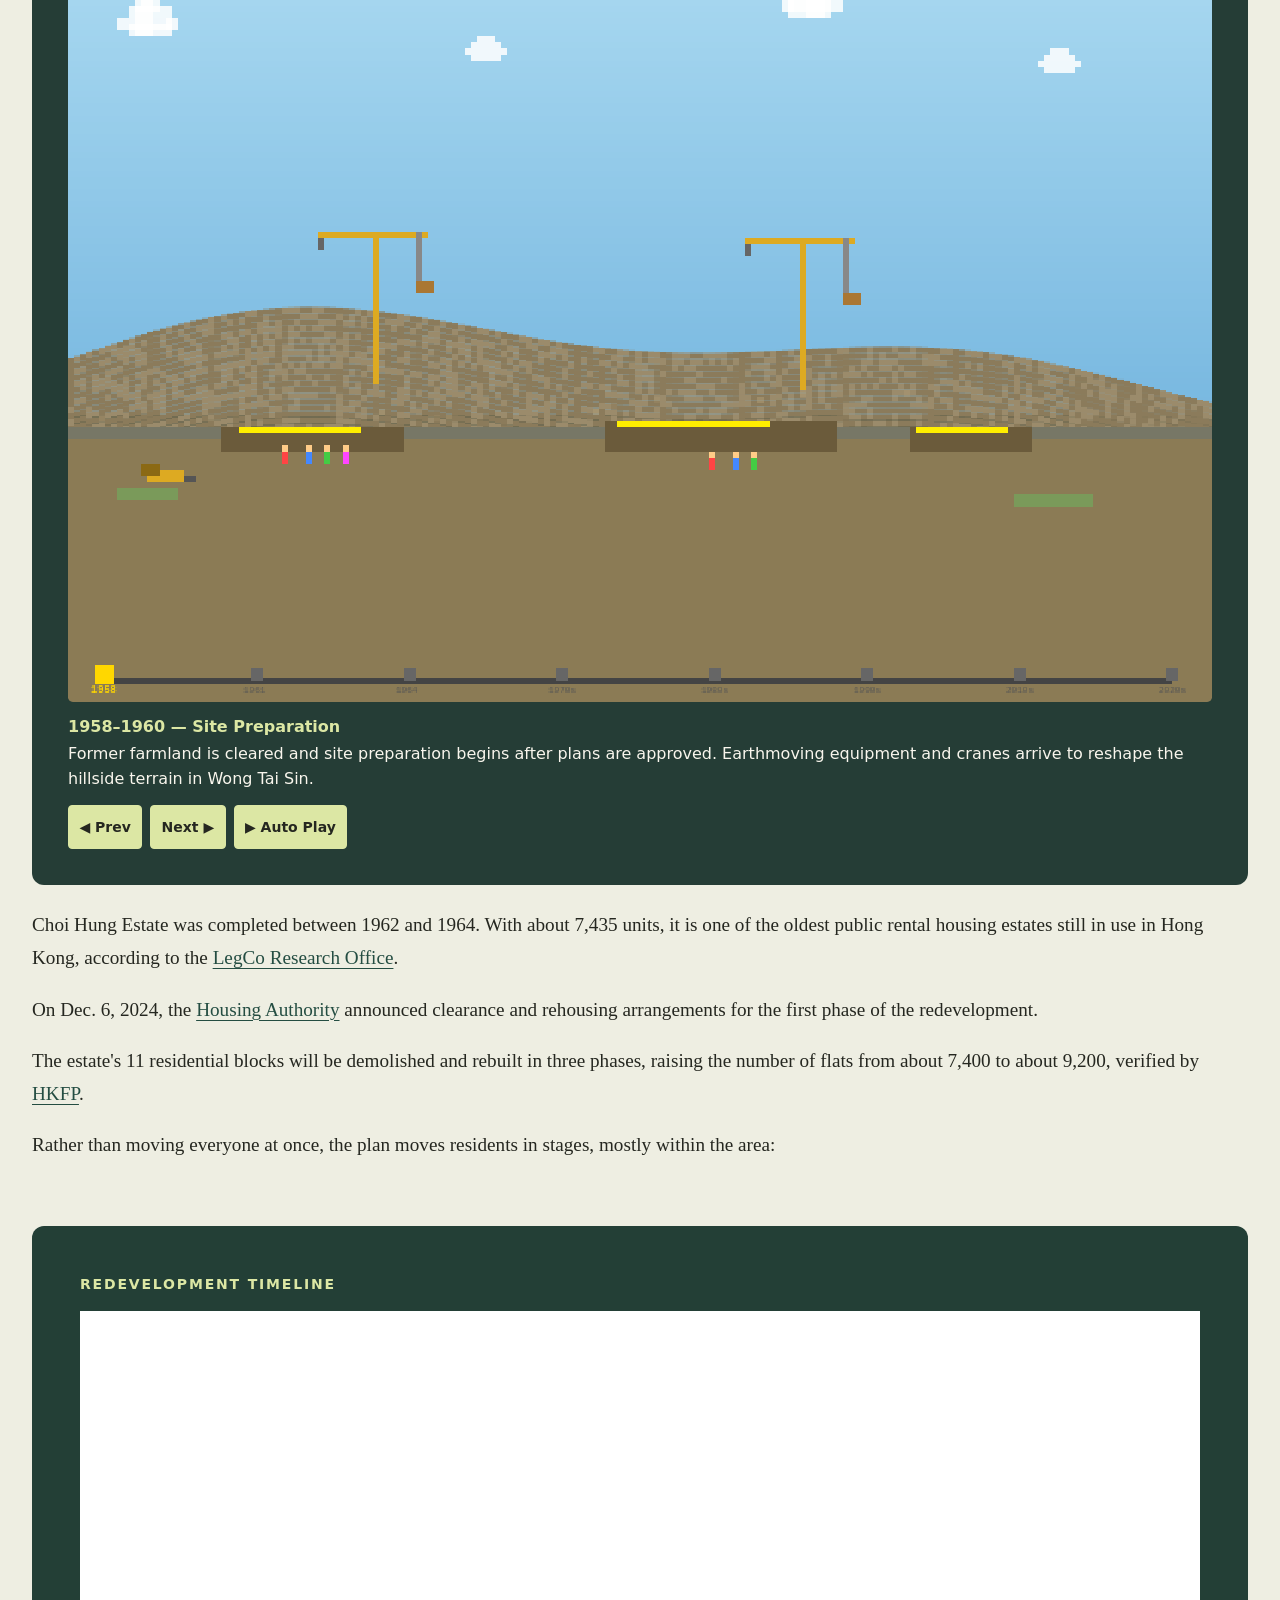
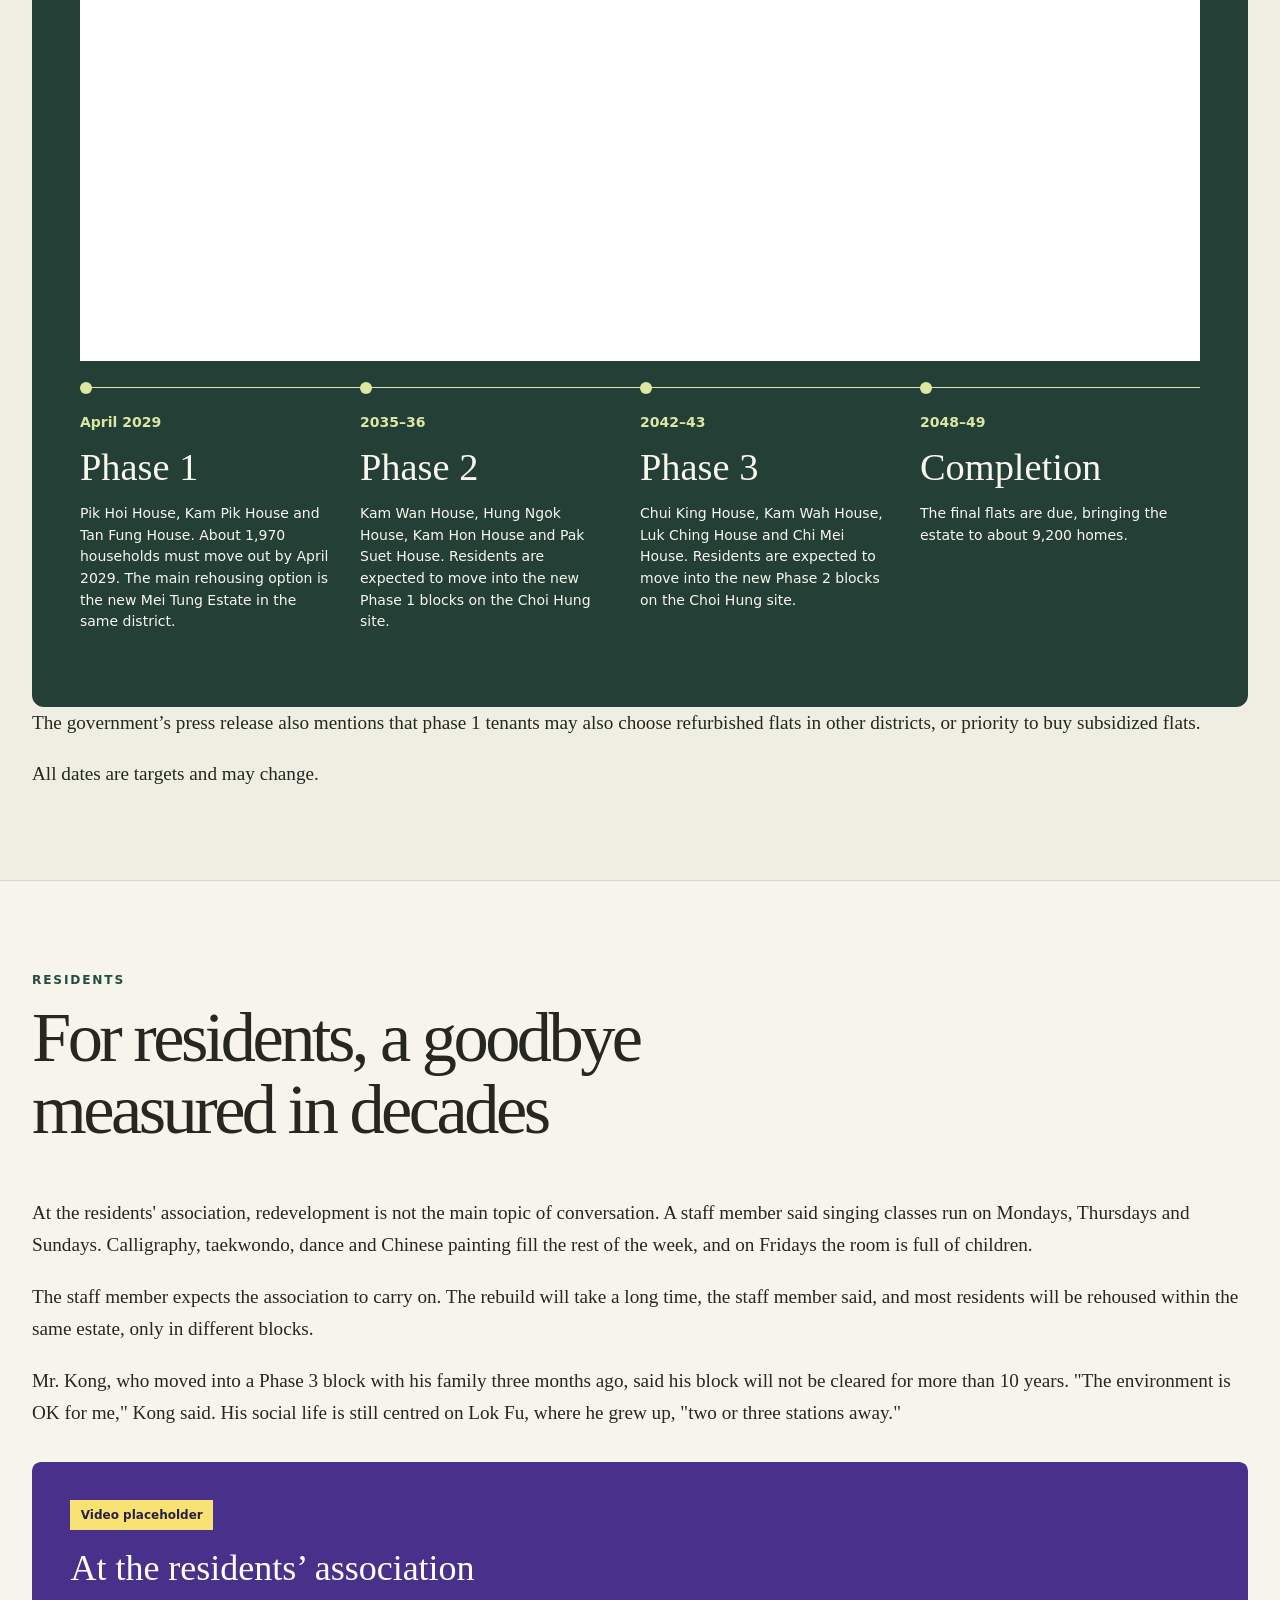
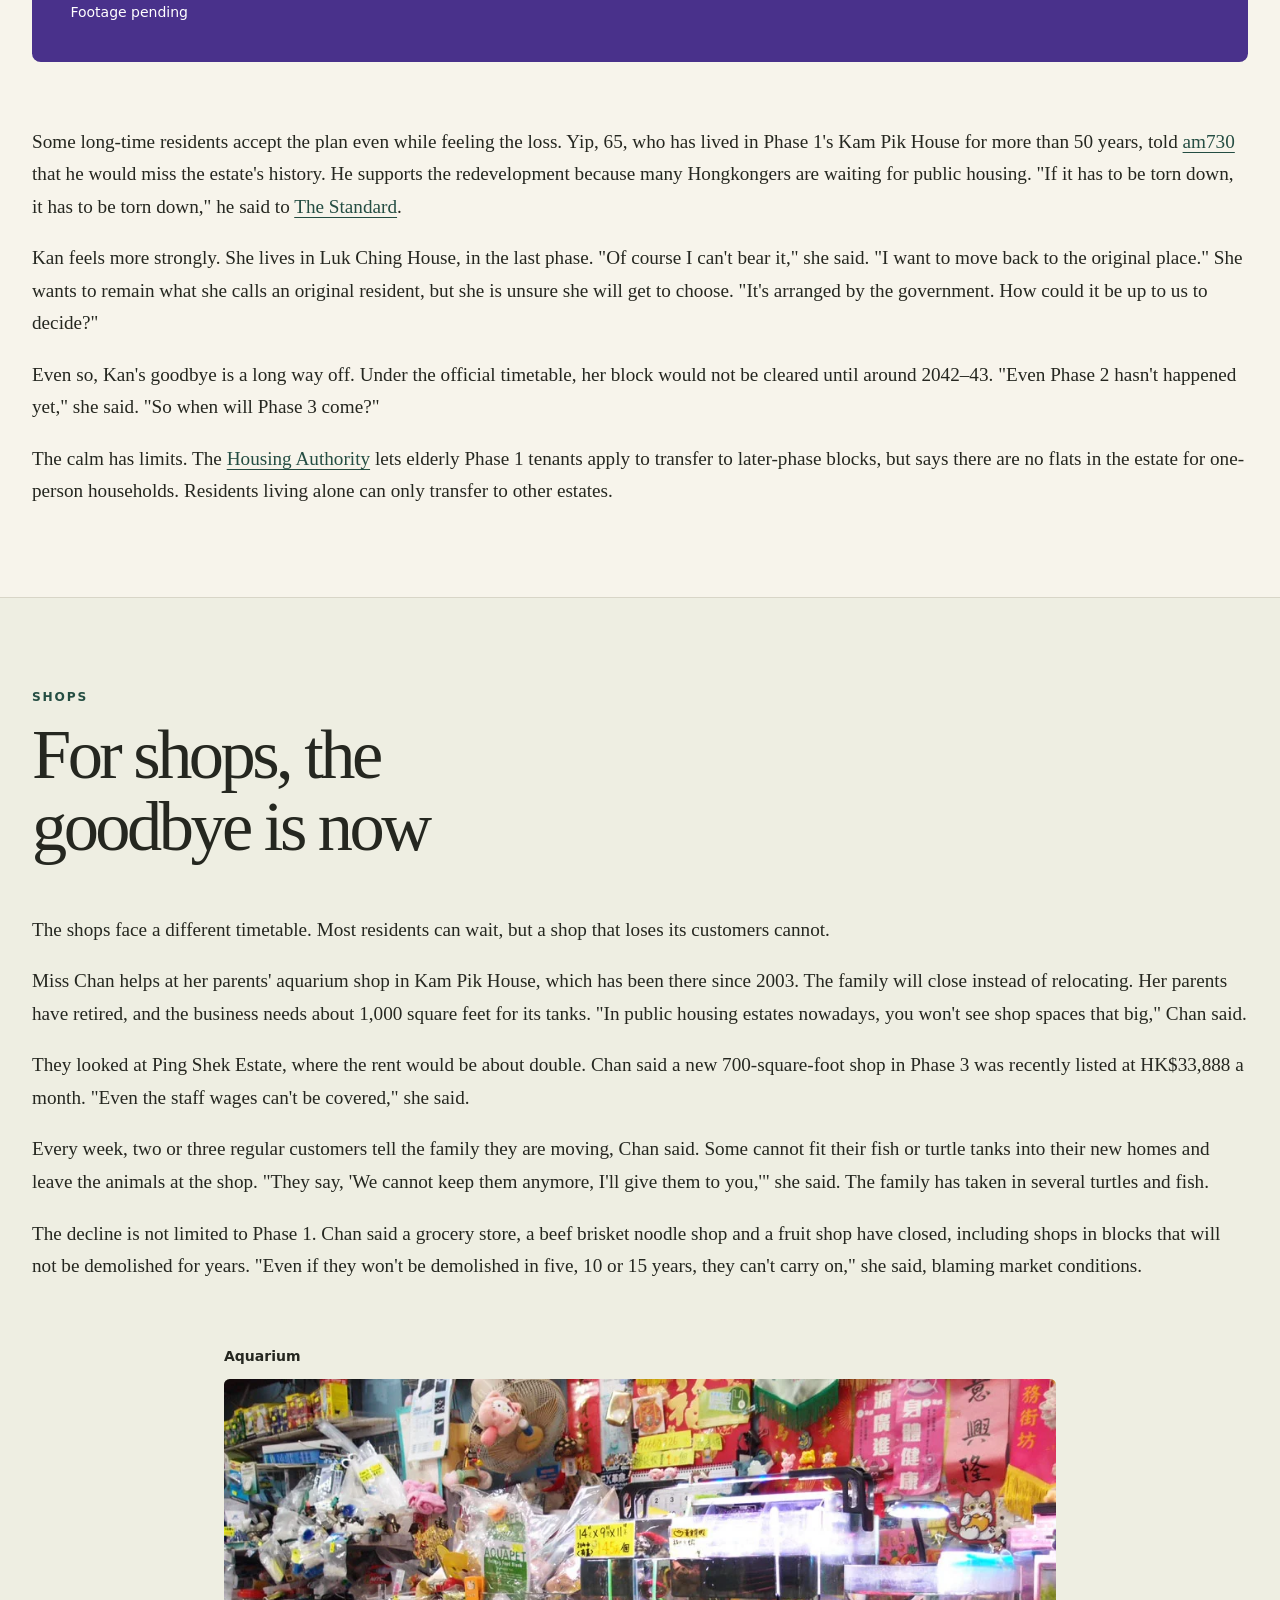
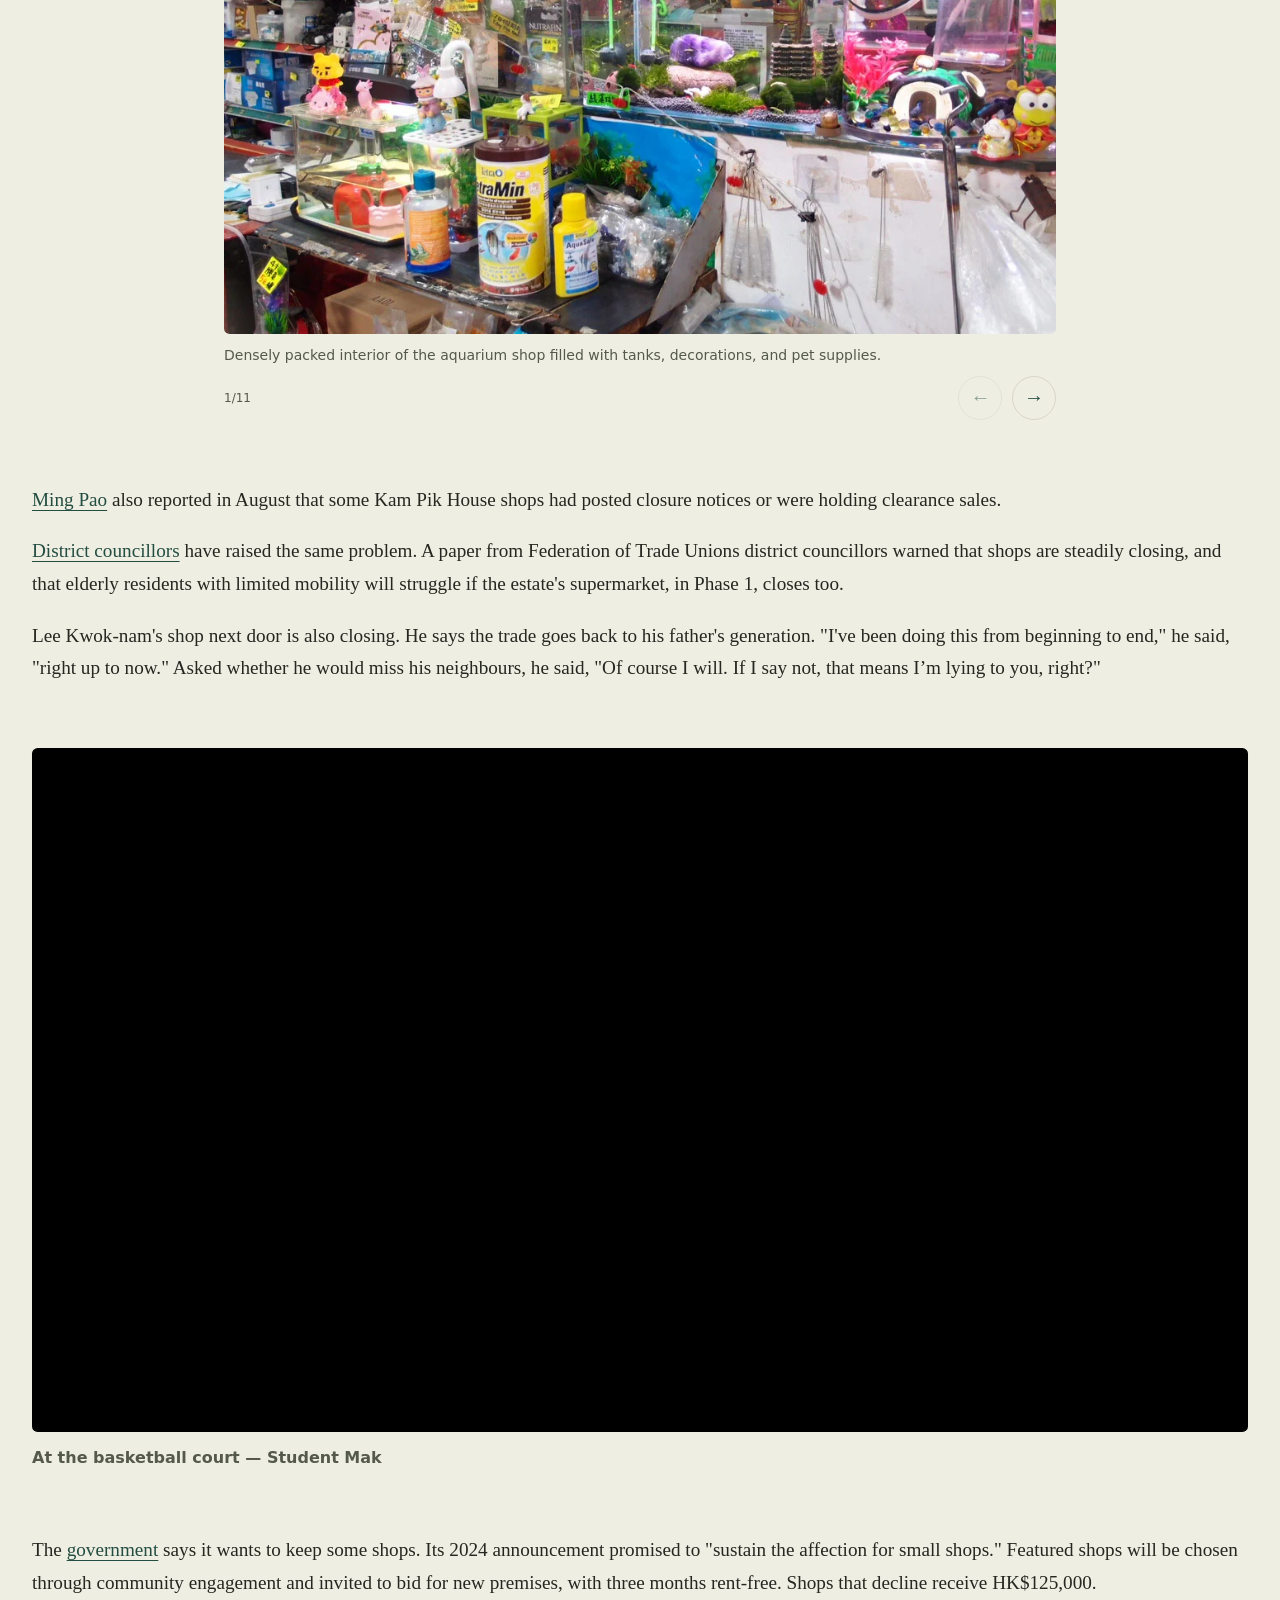
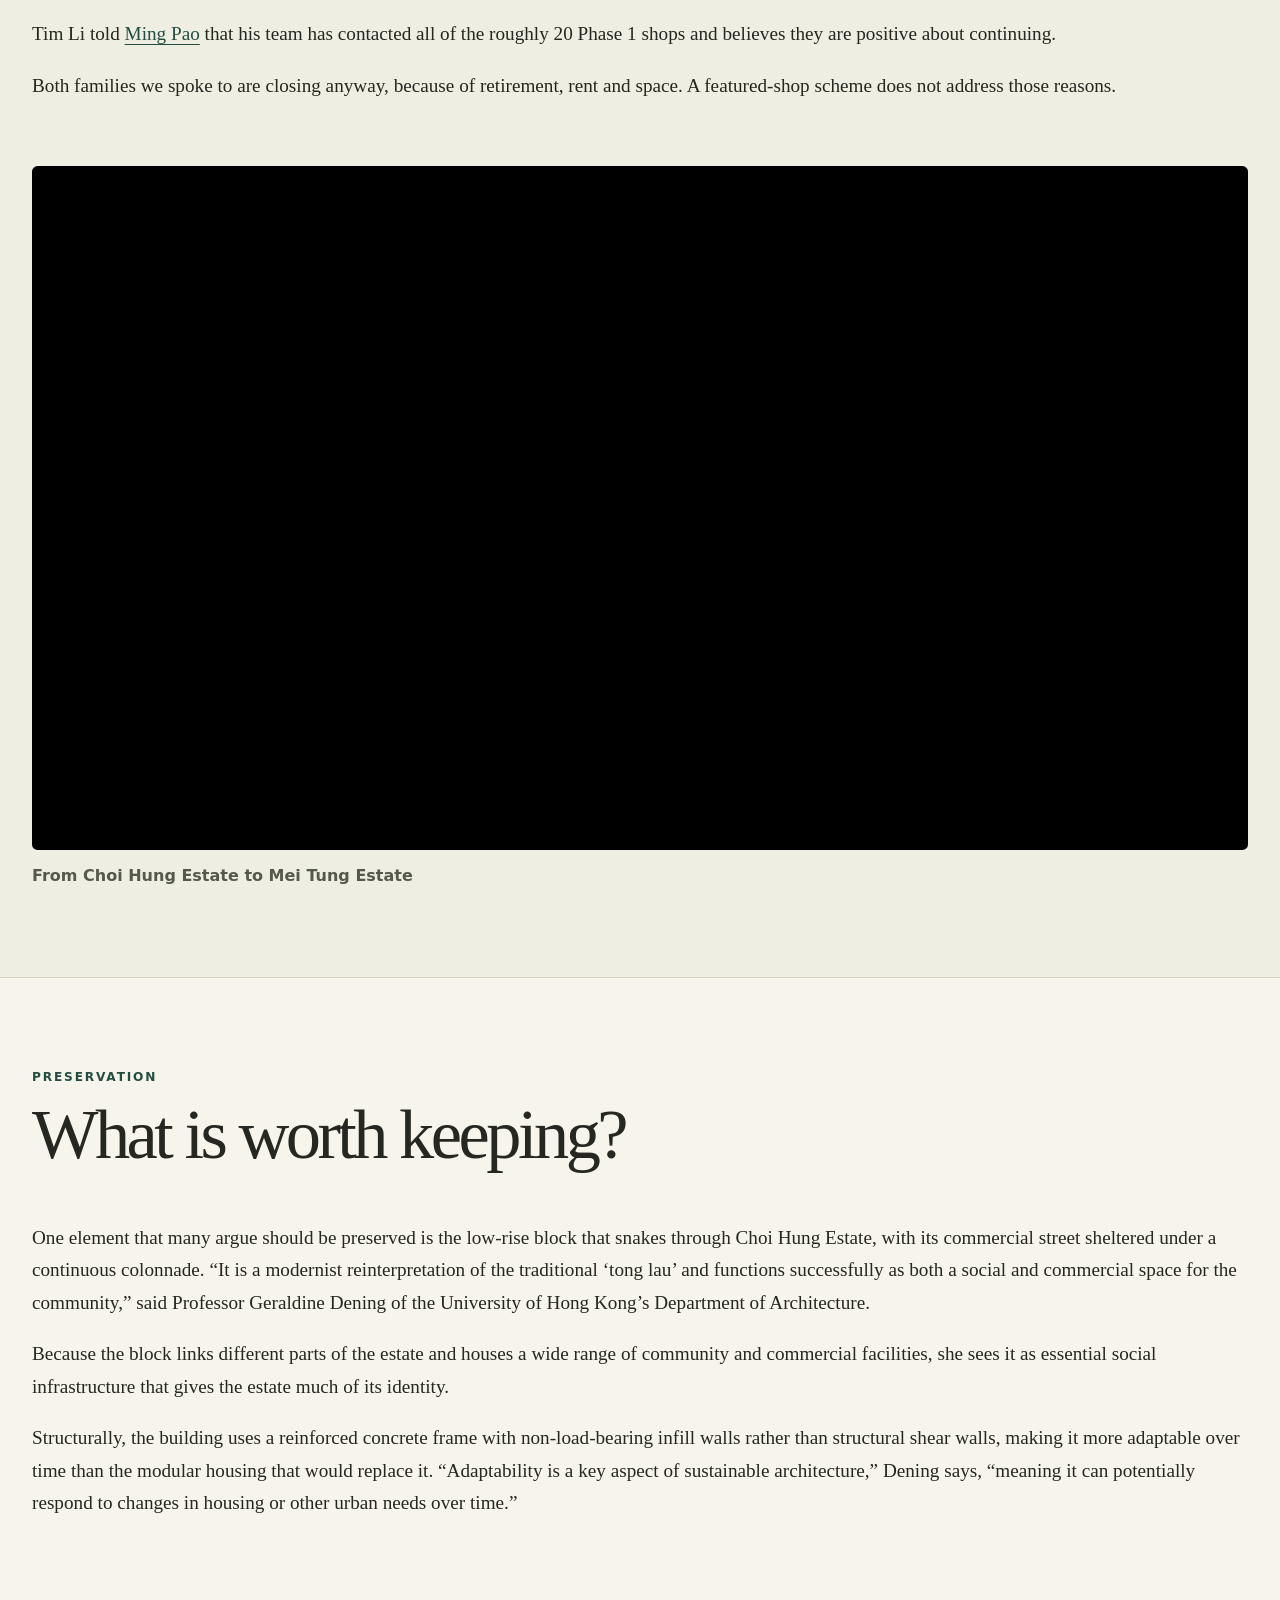
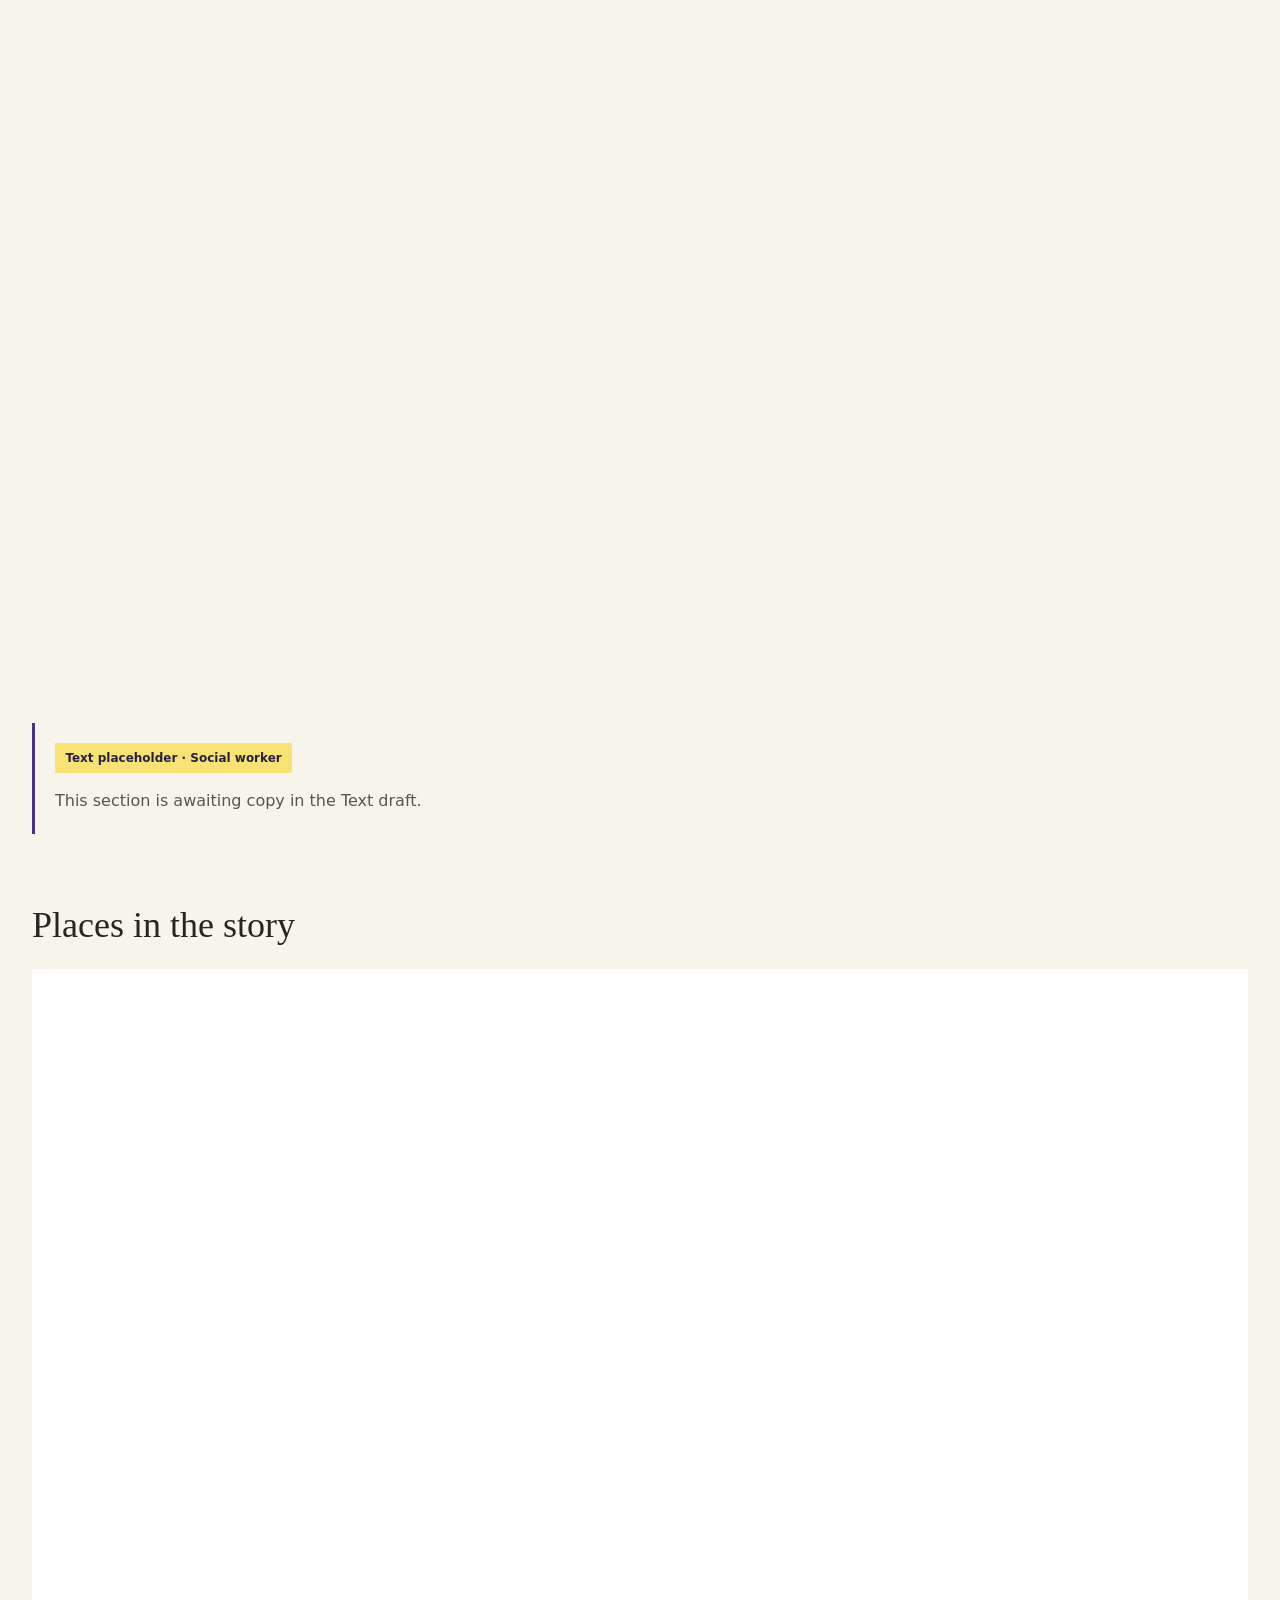
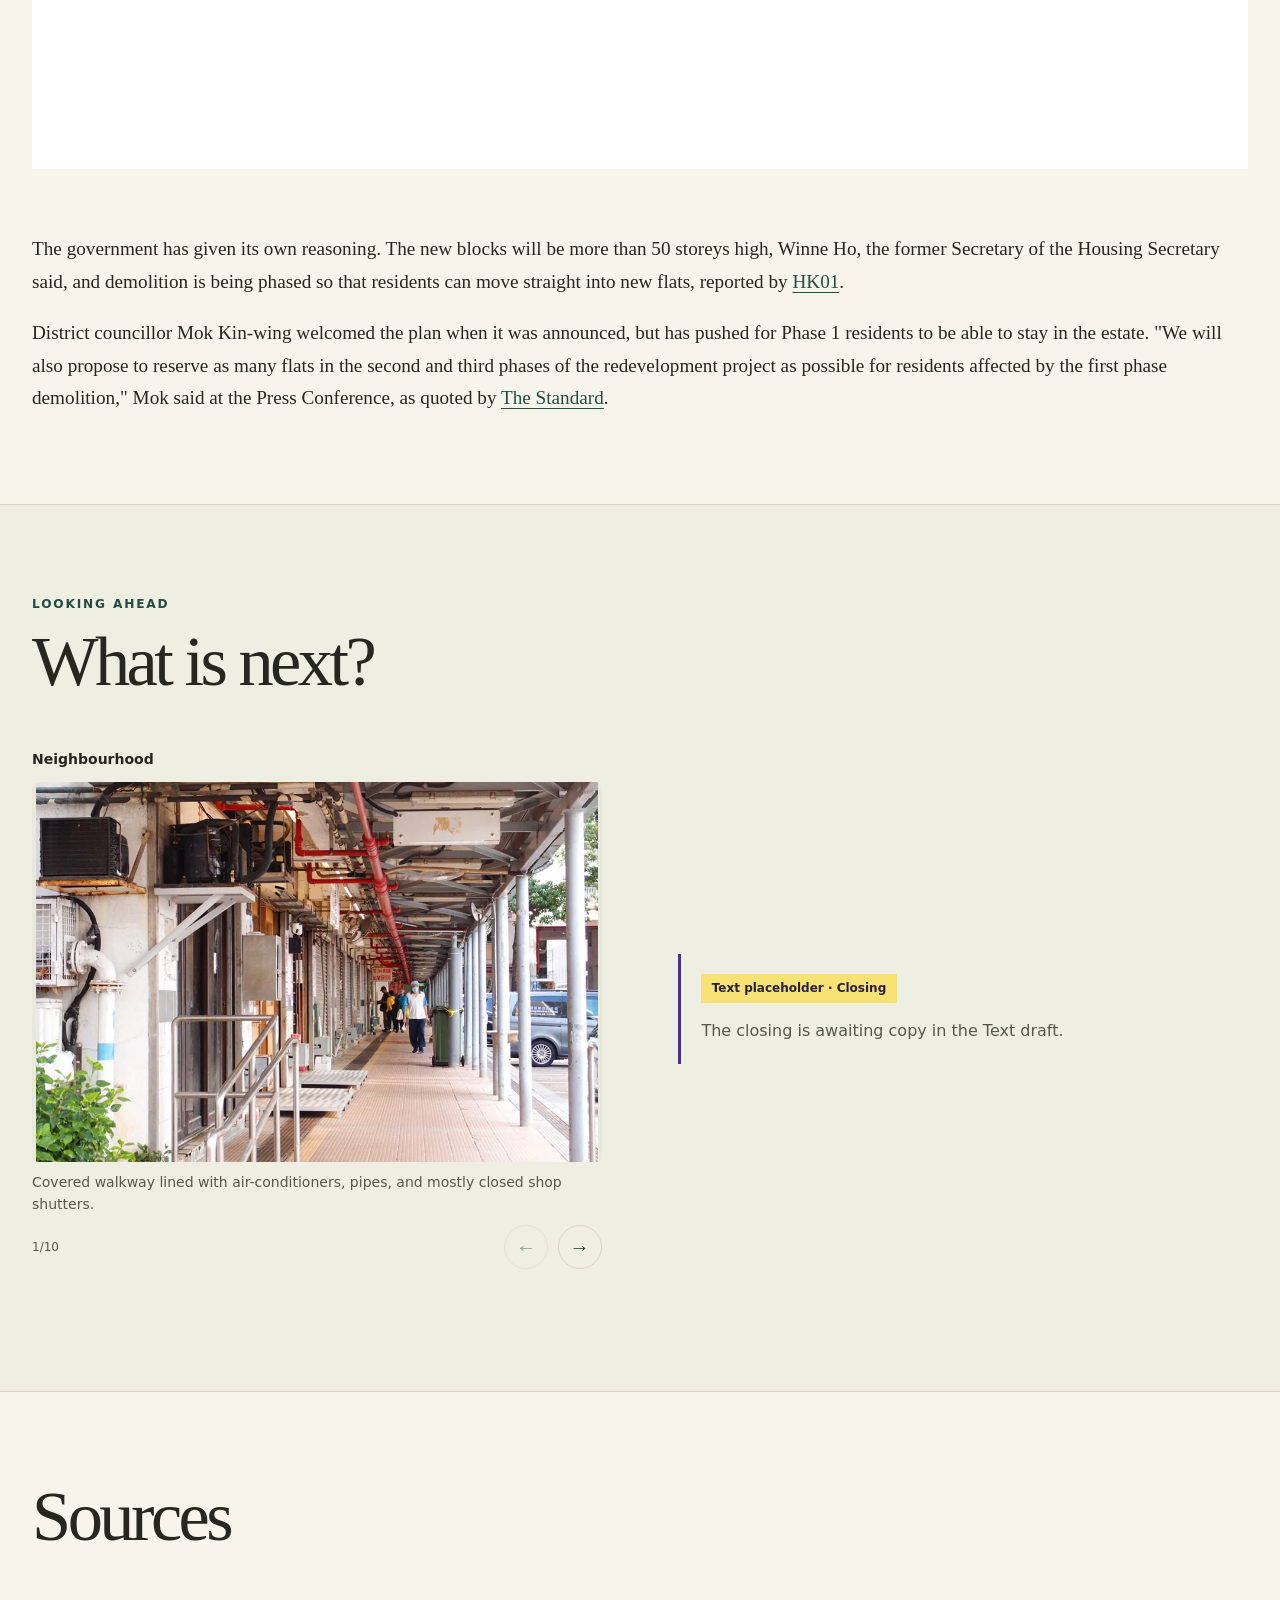
==== commit 368ebd2c: "Replace image comparison with updated Juxtapose embed" ====
--- a/index.html
+++ b/index.html
@@ -264,7 +264,7 @@
 <p>Structurally, the building uses a reinforced concrete frame with non-load-bearing infill walls rather than structural shear walls, making it more adaptable over time than the modular housing that would replace it. “Adaptability is a key aspect of sustainable architecture,” Dening says, “meaning it can potentially respond to changes in housing or other urban needs over time.”</p>
 </div>
 <div class="wrap comparison-embed">
-        <iframe class="juxtapose knightlab-embed" title="Choi Hung Estate image comparison" width="1000" height="1000" loading="lazy" src="https://cdn.knightlab.com/libs/juxtapose/latest/embed/index.html?uid=86cdd3f8-e687-11f1-ba1b-0e6f42328d7d"></iframe>
+        <iframe frameborder="0" class="juxtapose" title="Choi Hung Estate image comparison" width="100%" height="667.3333333333333" loading="lazy" src="https://cdn.knightlab.com/libs/juxtapose/latest/embed/index.html?uid=144d66d6-e8c6-11f1-ba1b-0e6f42328d7d"></iframe>
       </div>
 <aside class="copy-placeholder measure"><span class="placeholder-label">Text placeholder · Social worker</span><p>This section is awaiting copy in the Text draft.</p></aside>
 <section id="story-map" class="story-map wrap" aria-labelledby="story-map-title">
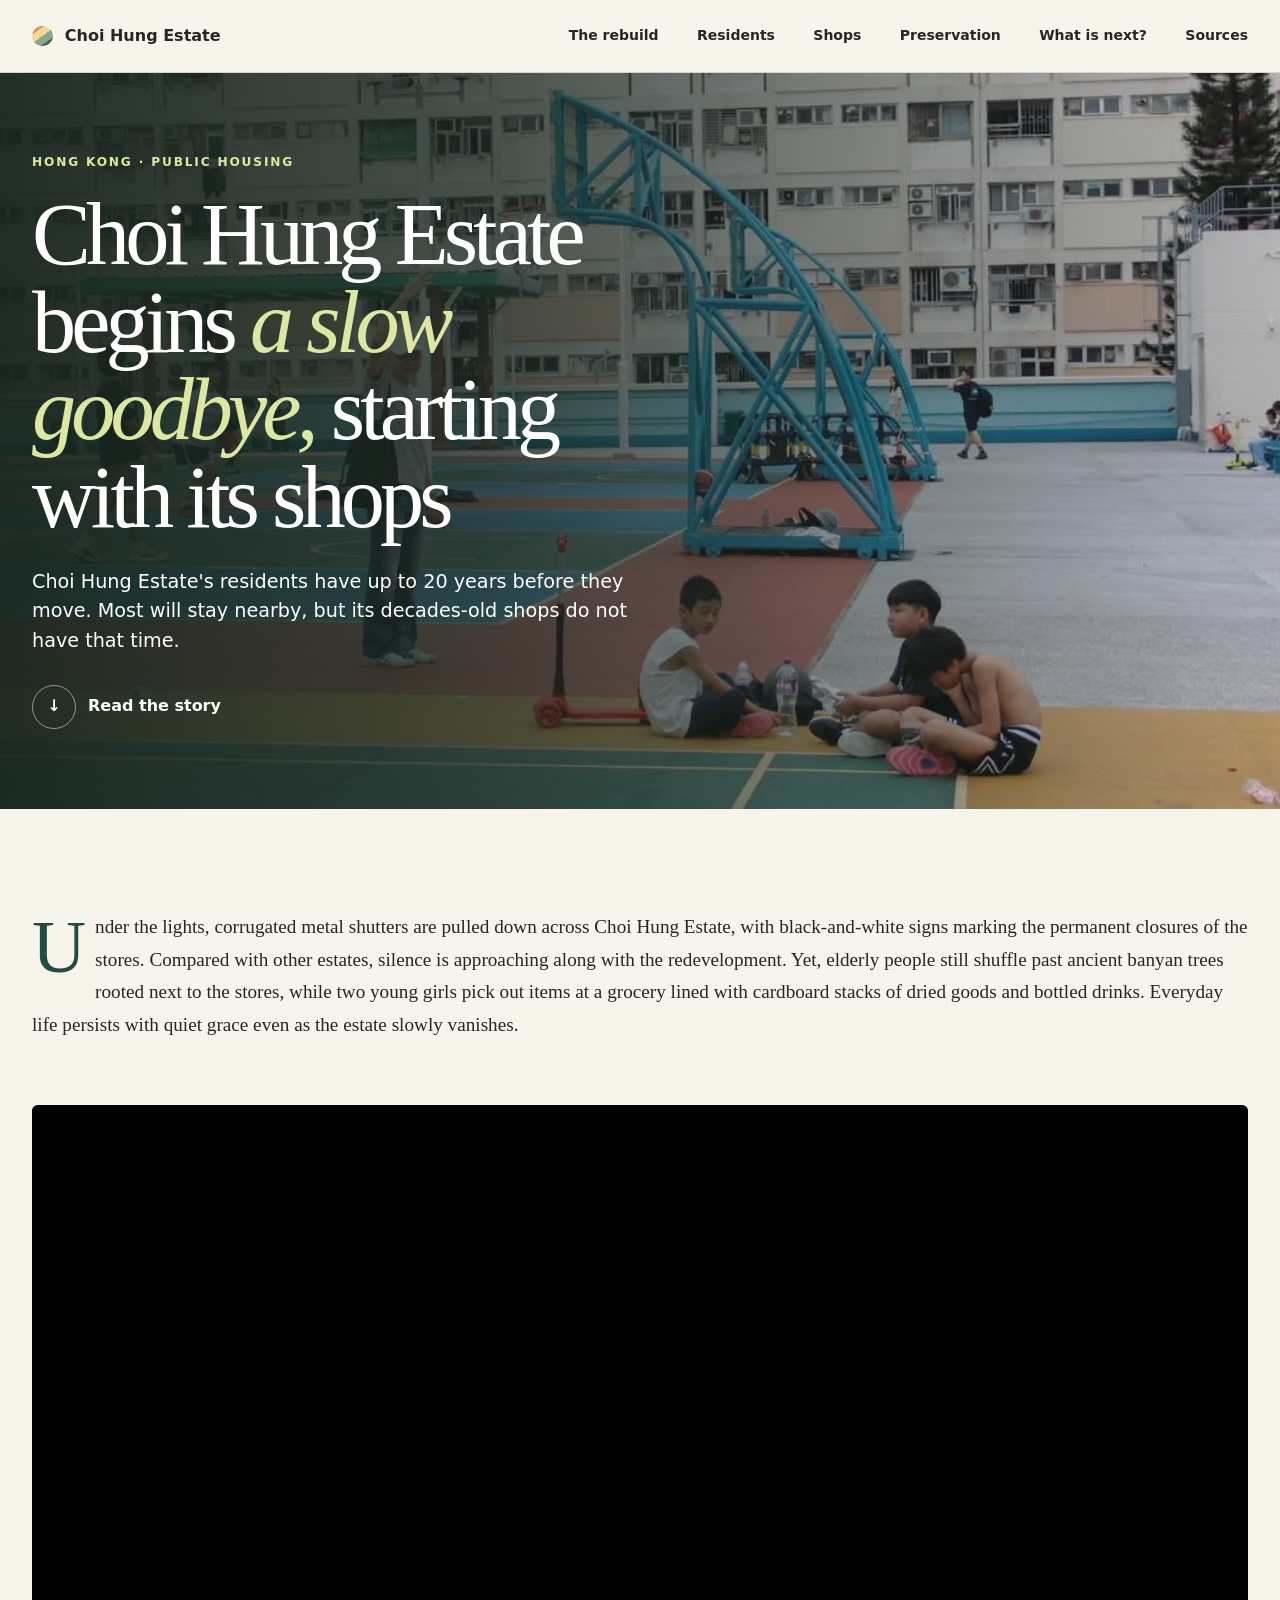
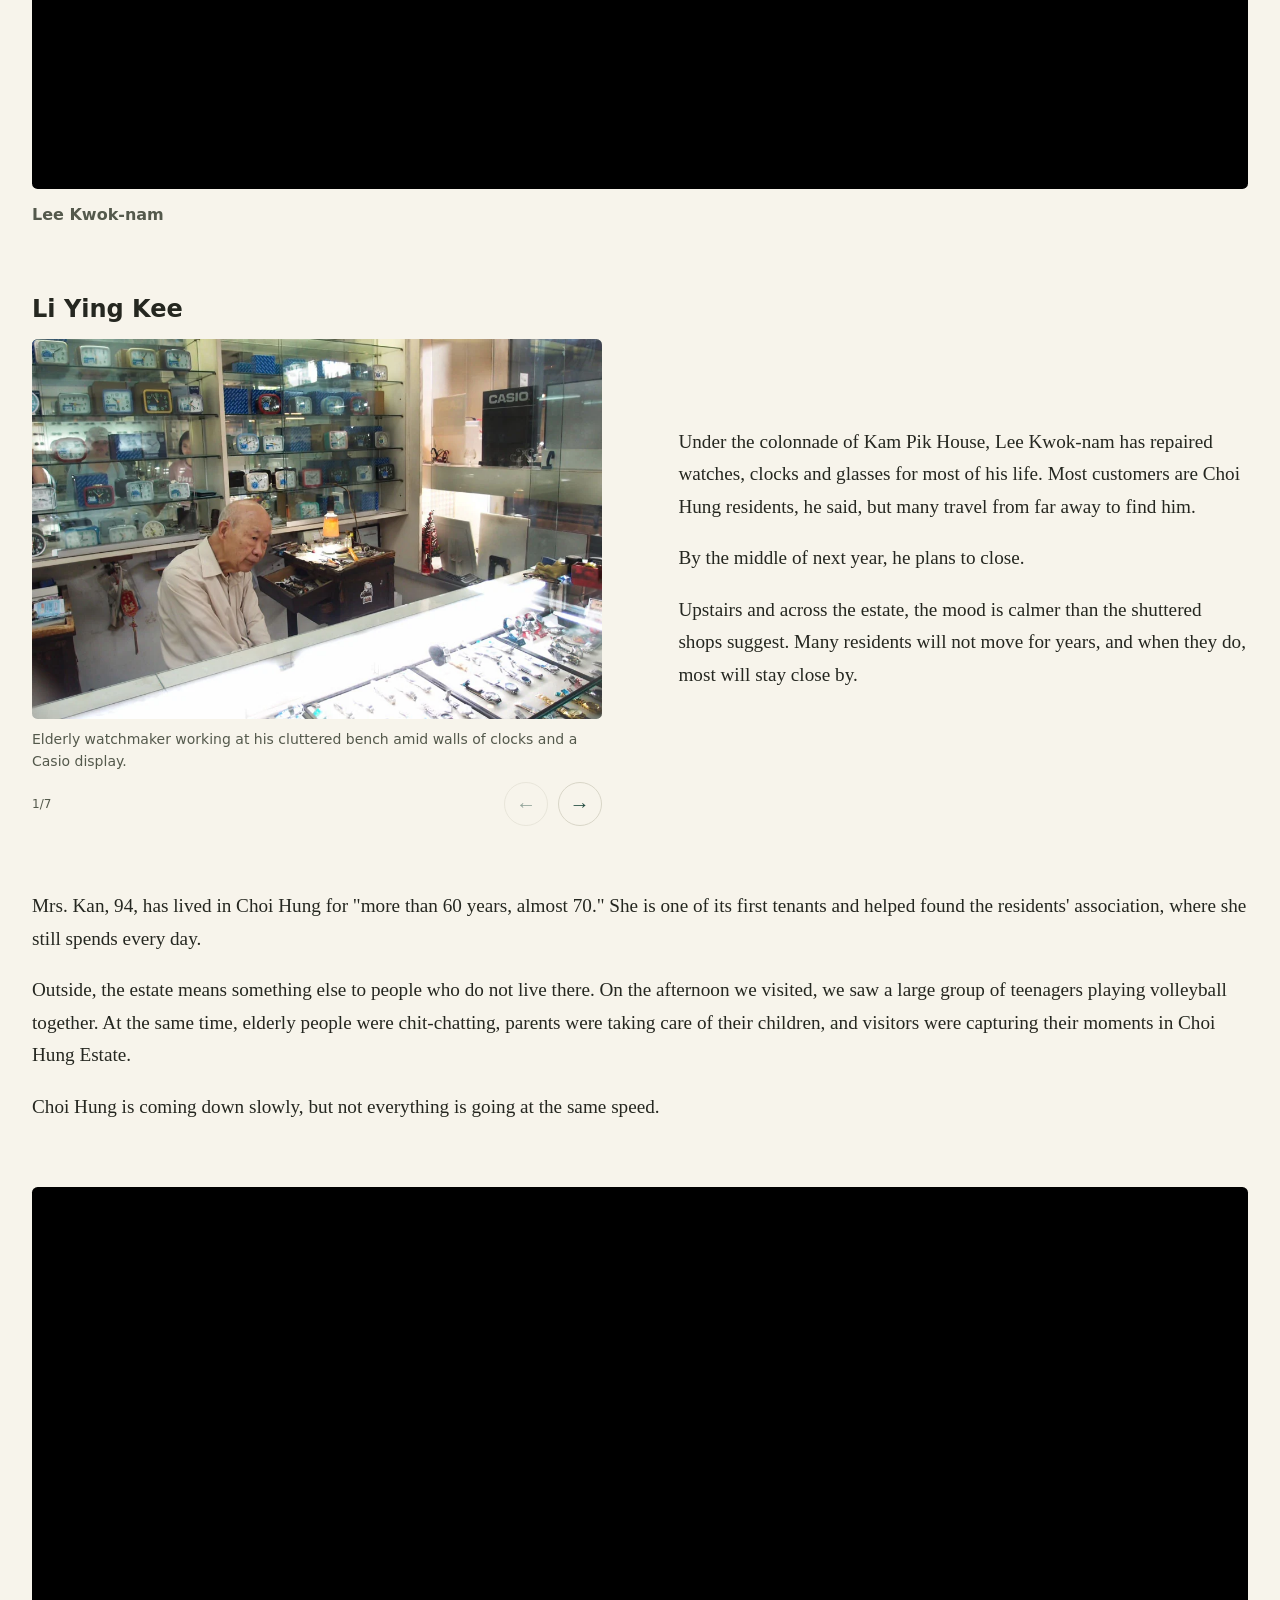
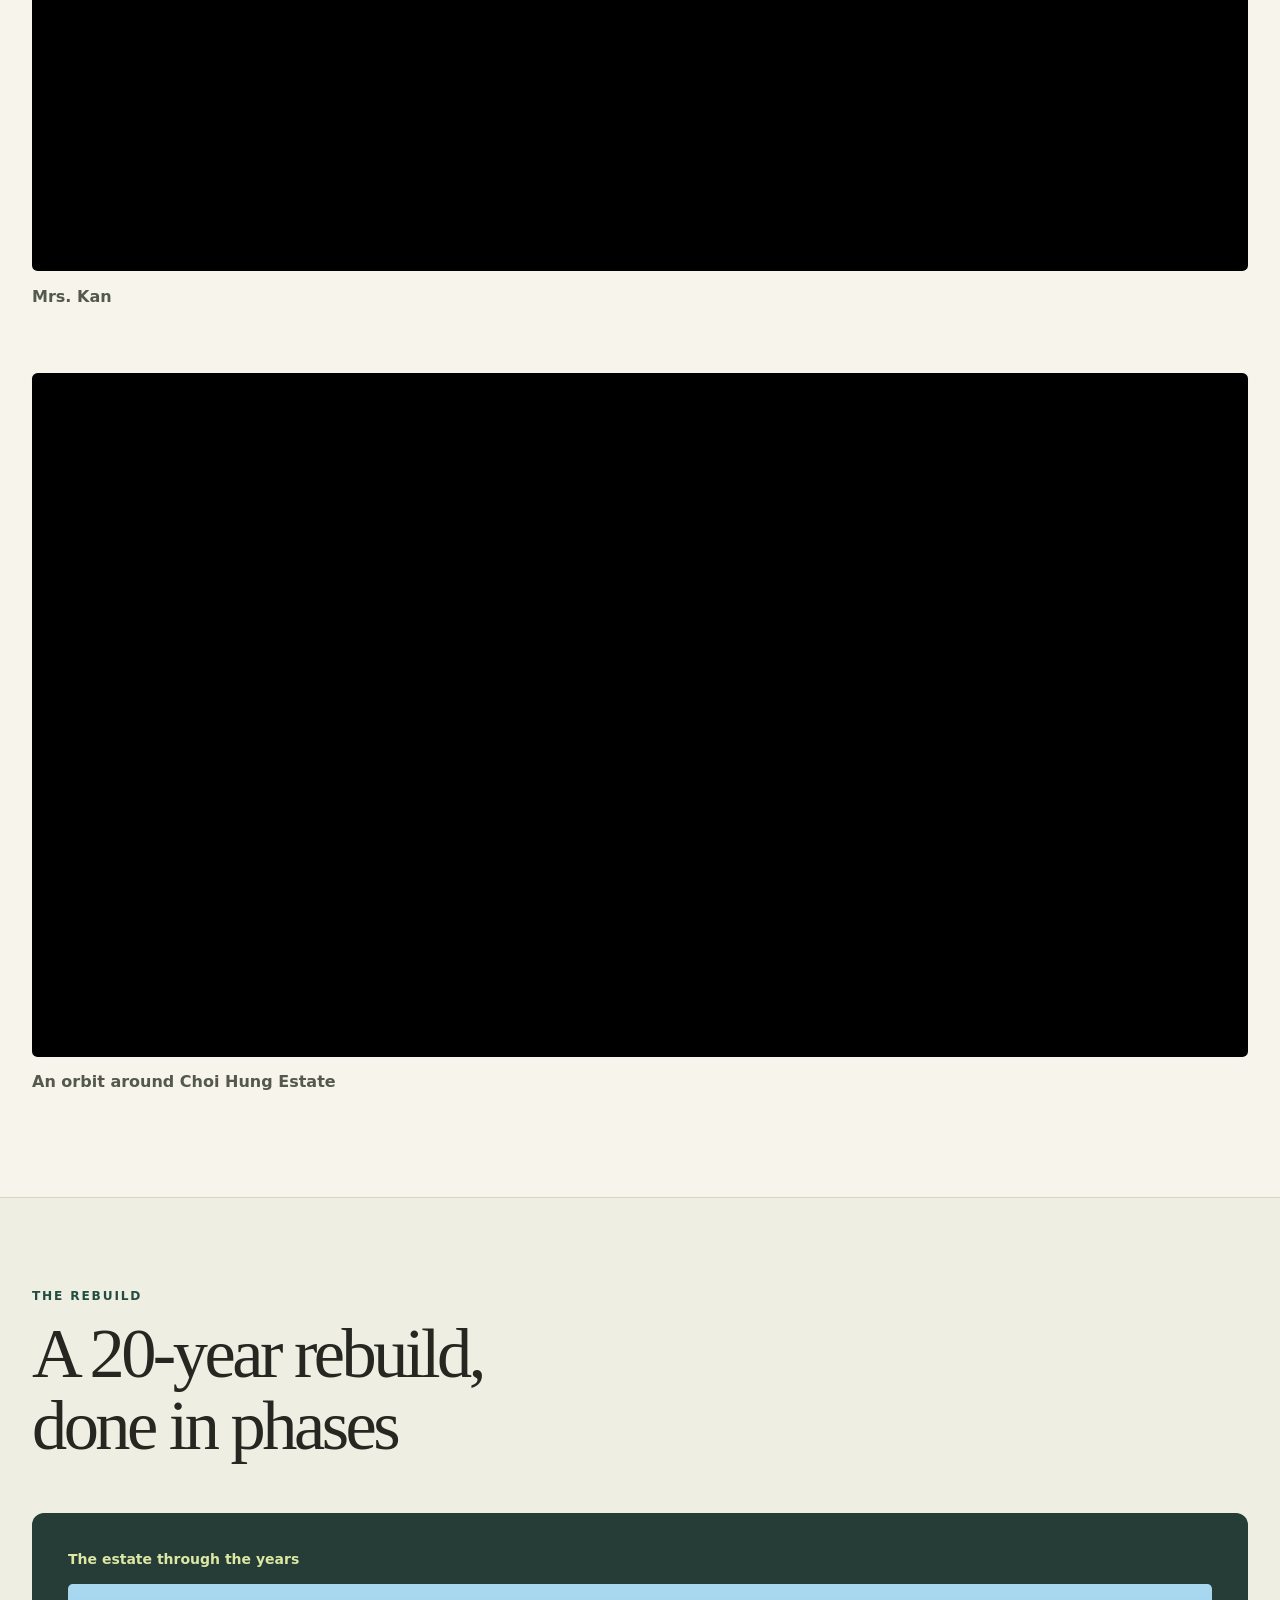
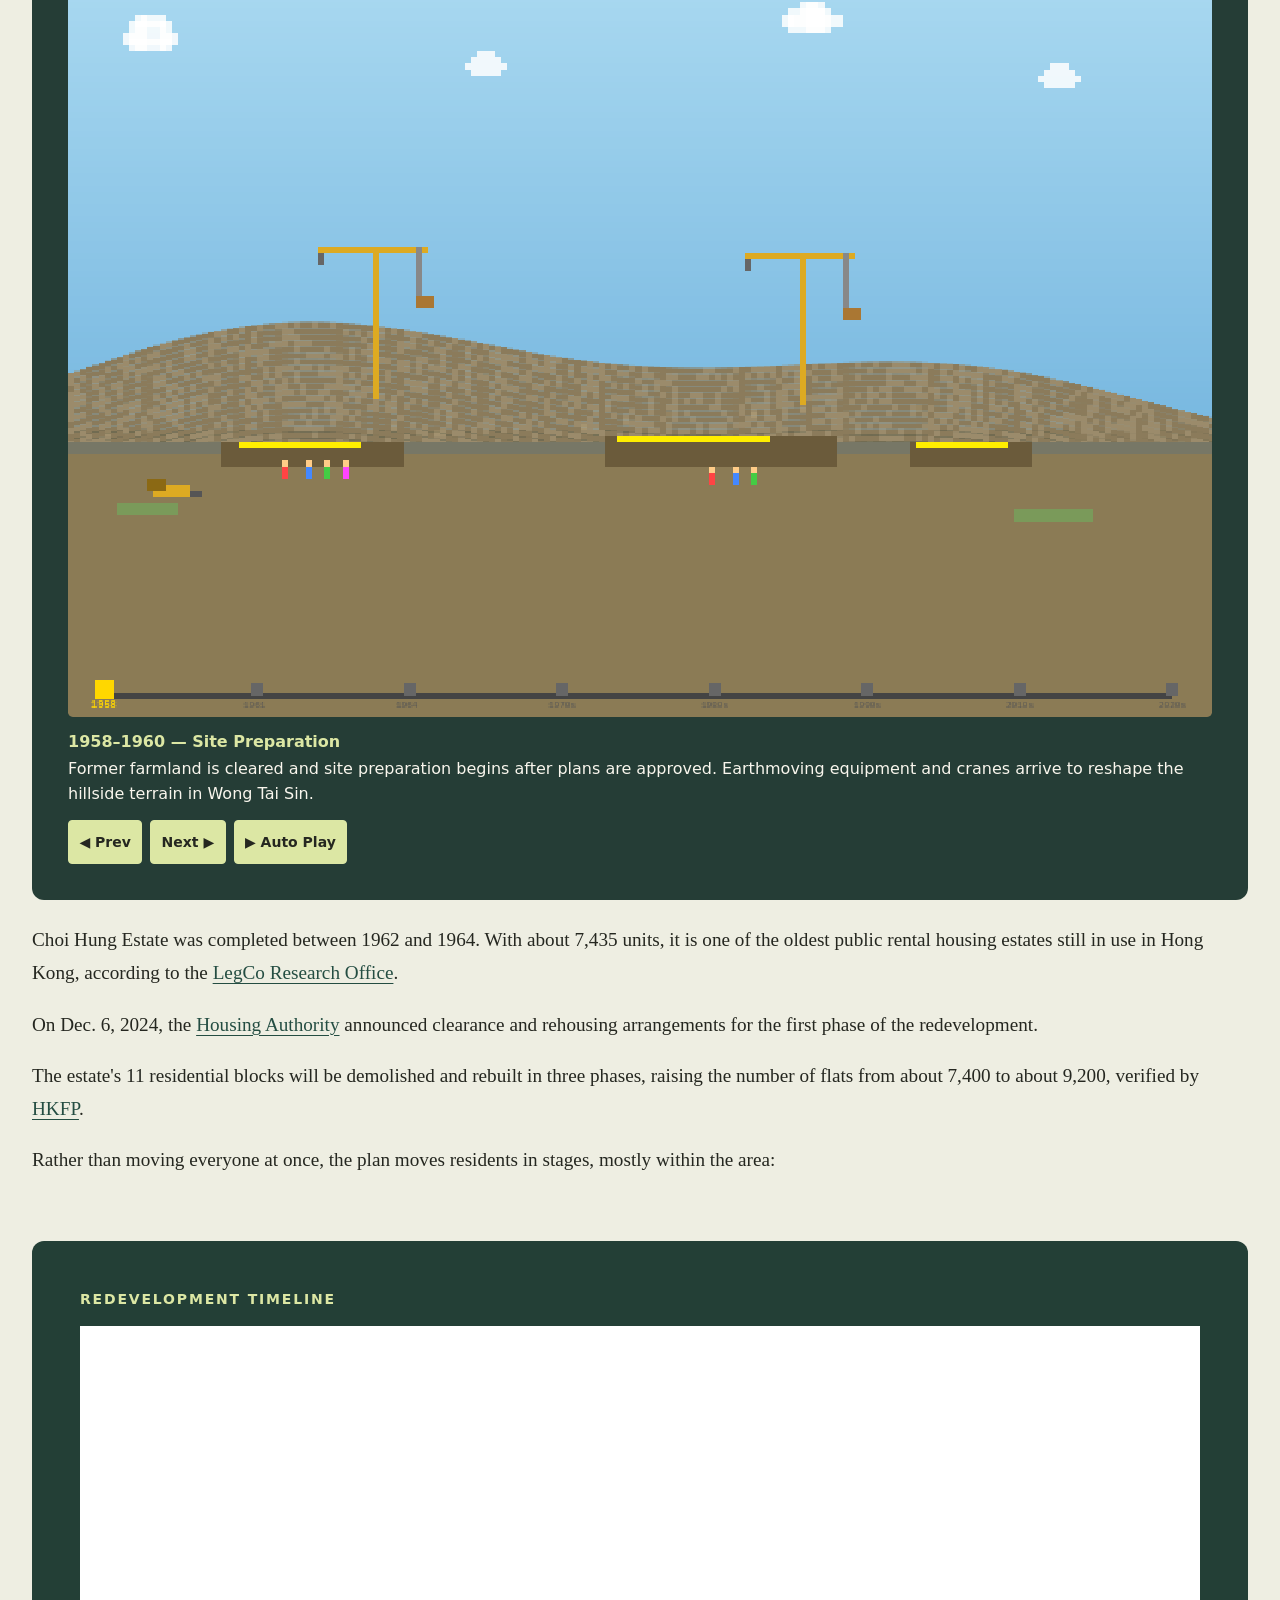
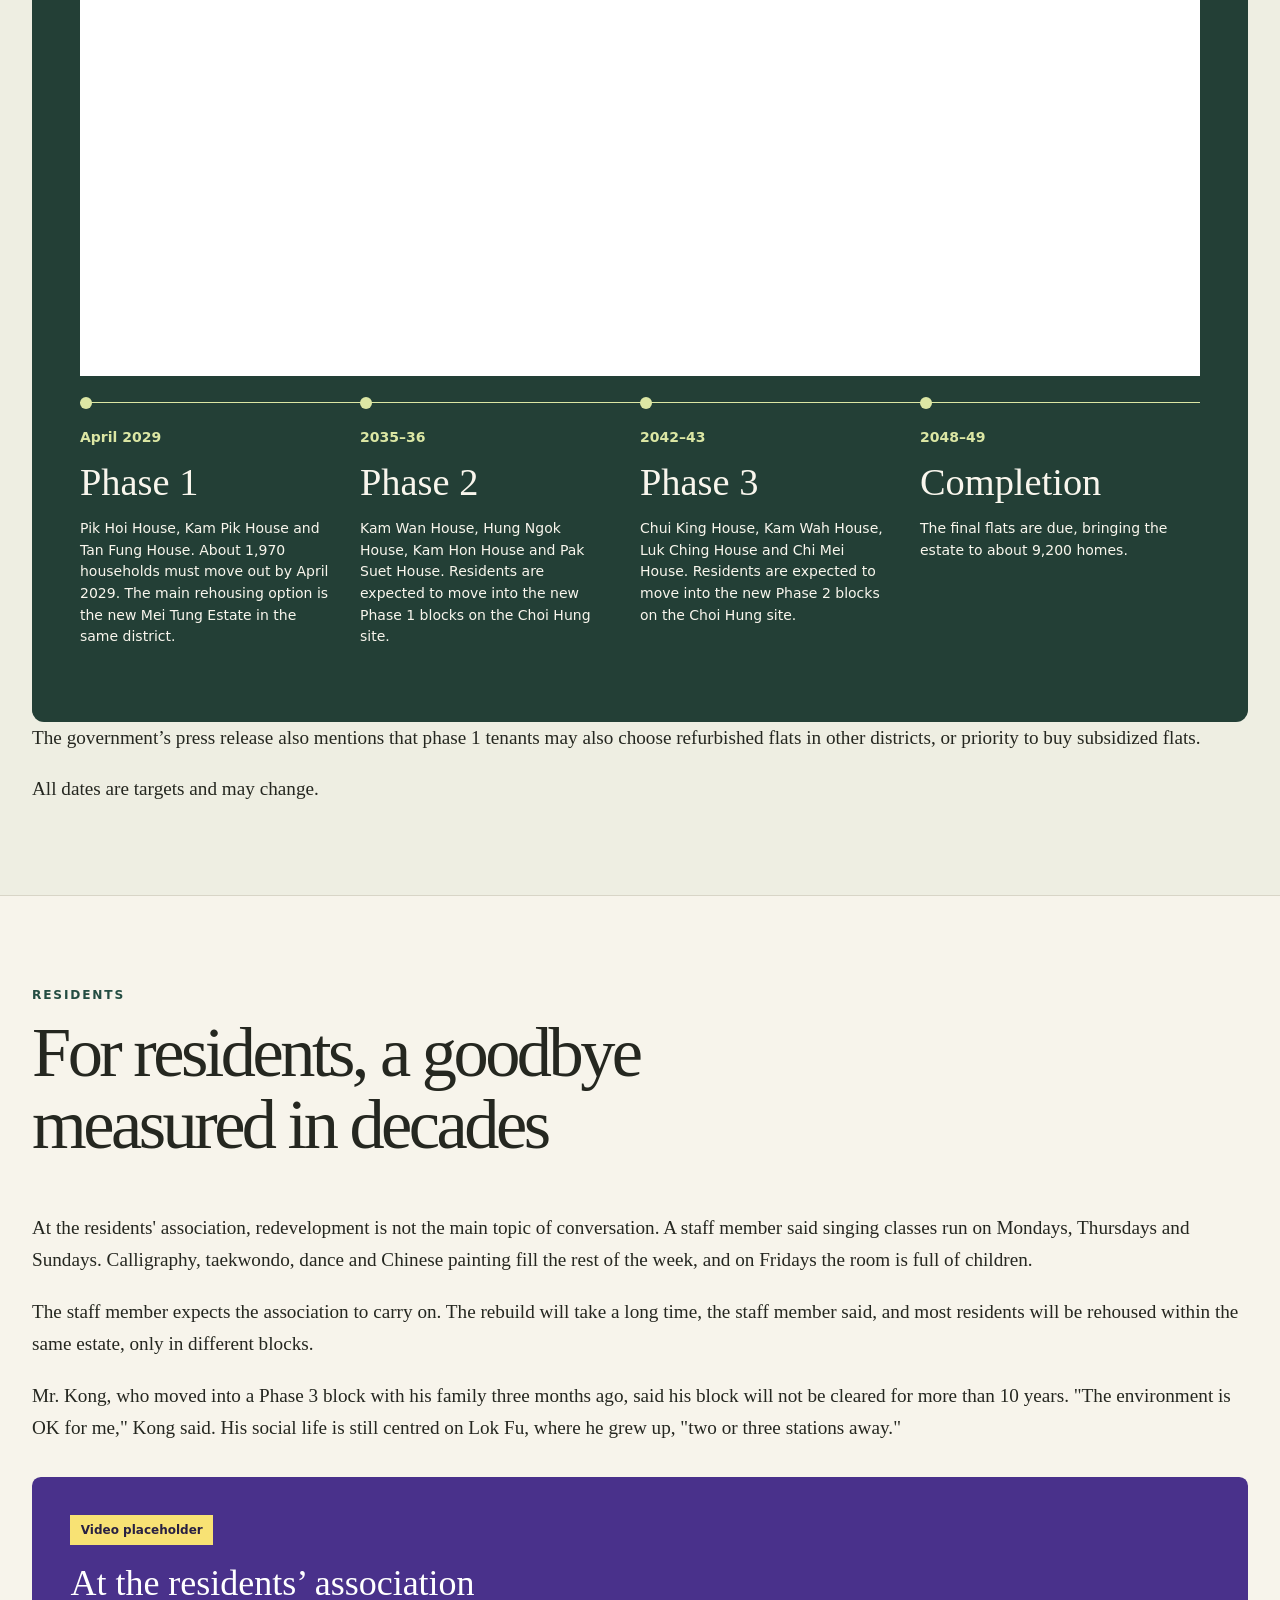
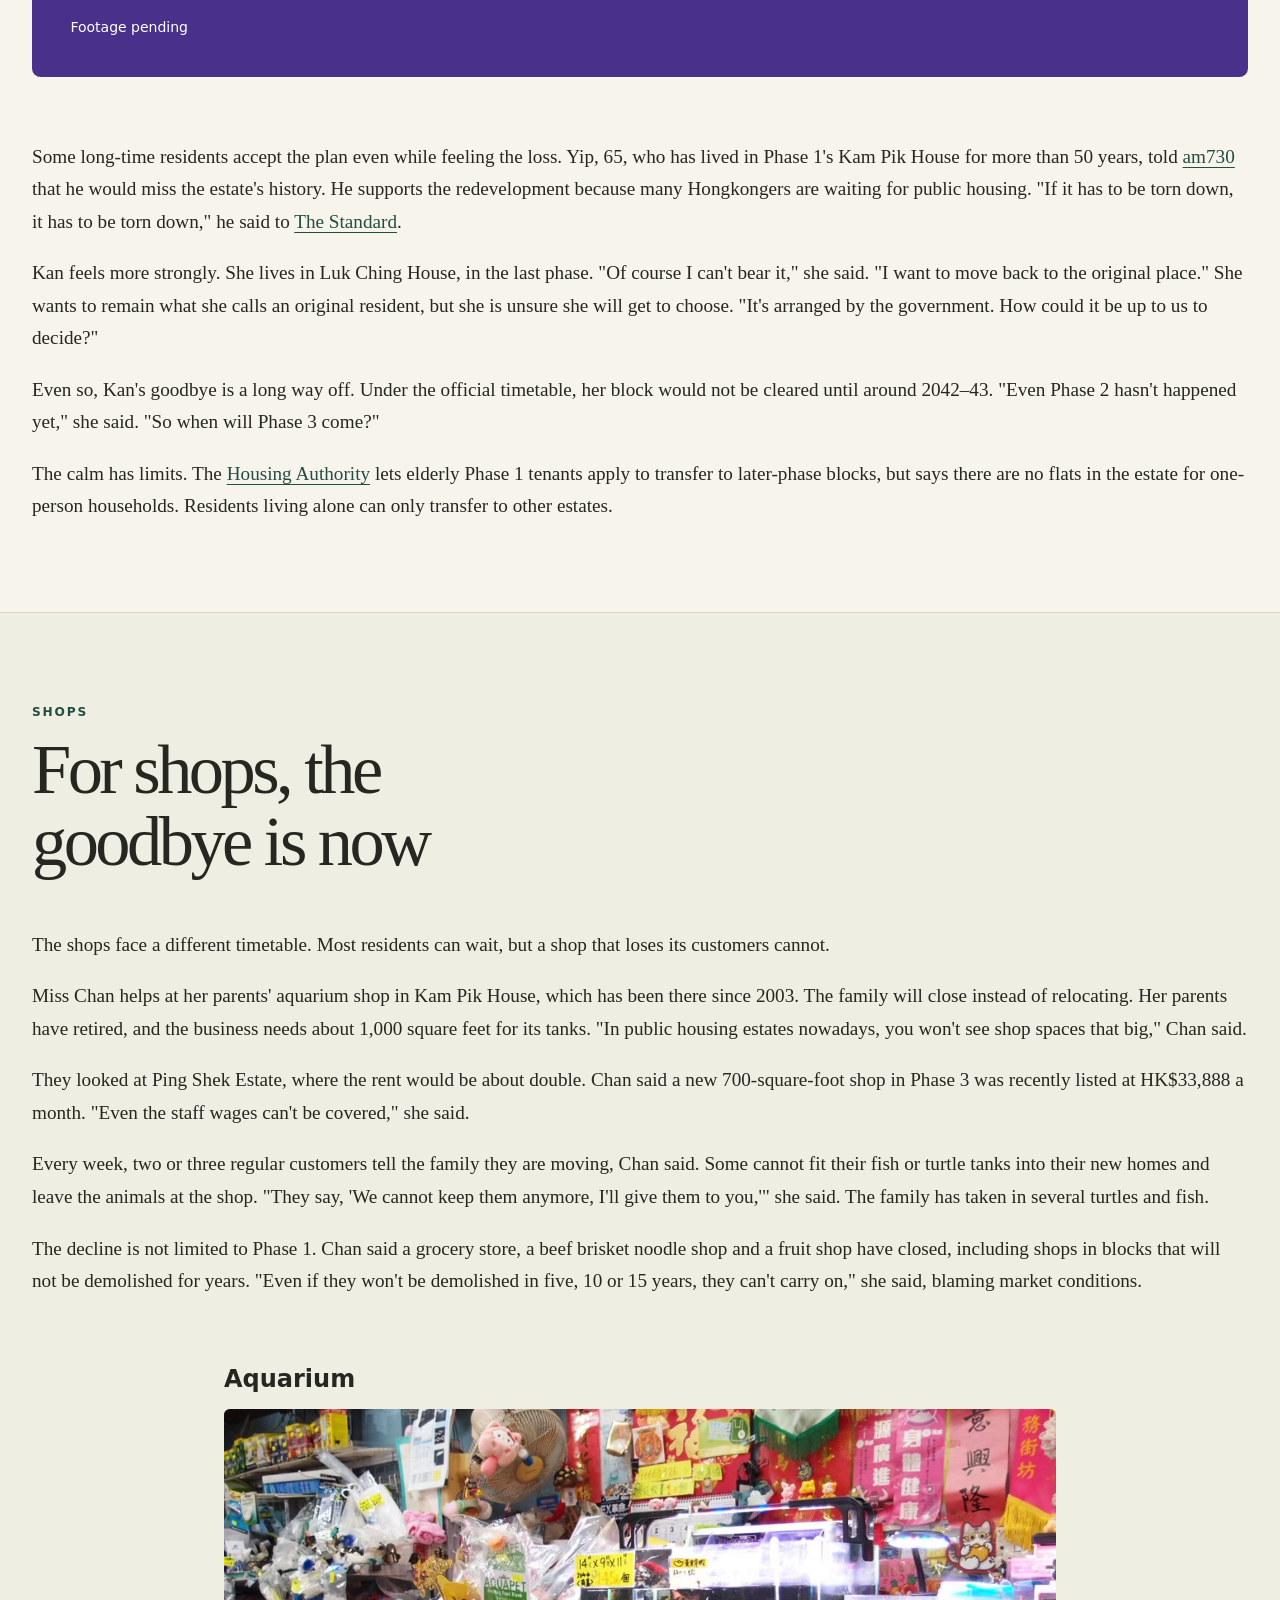
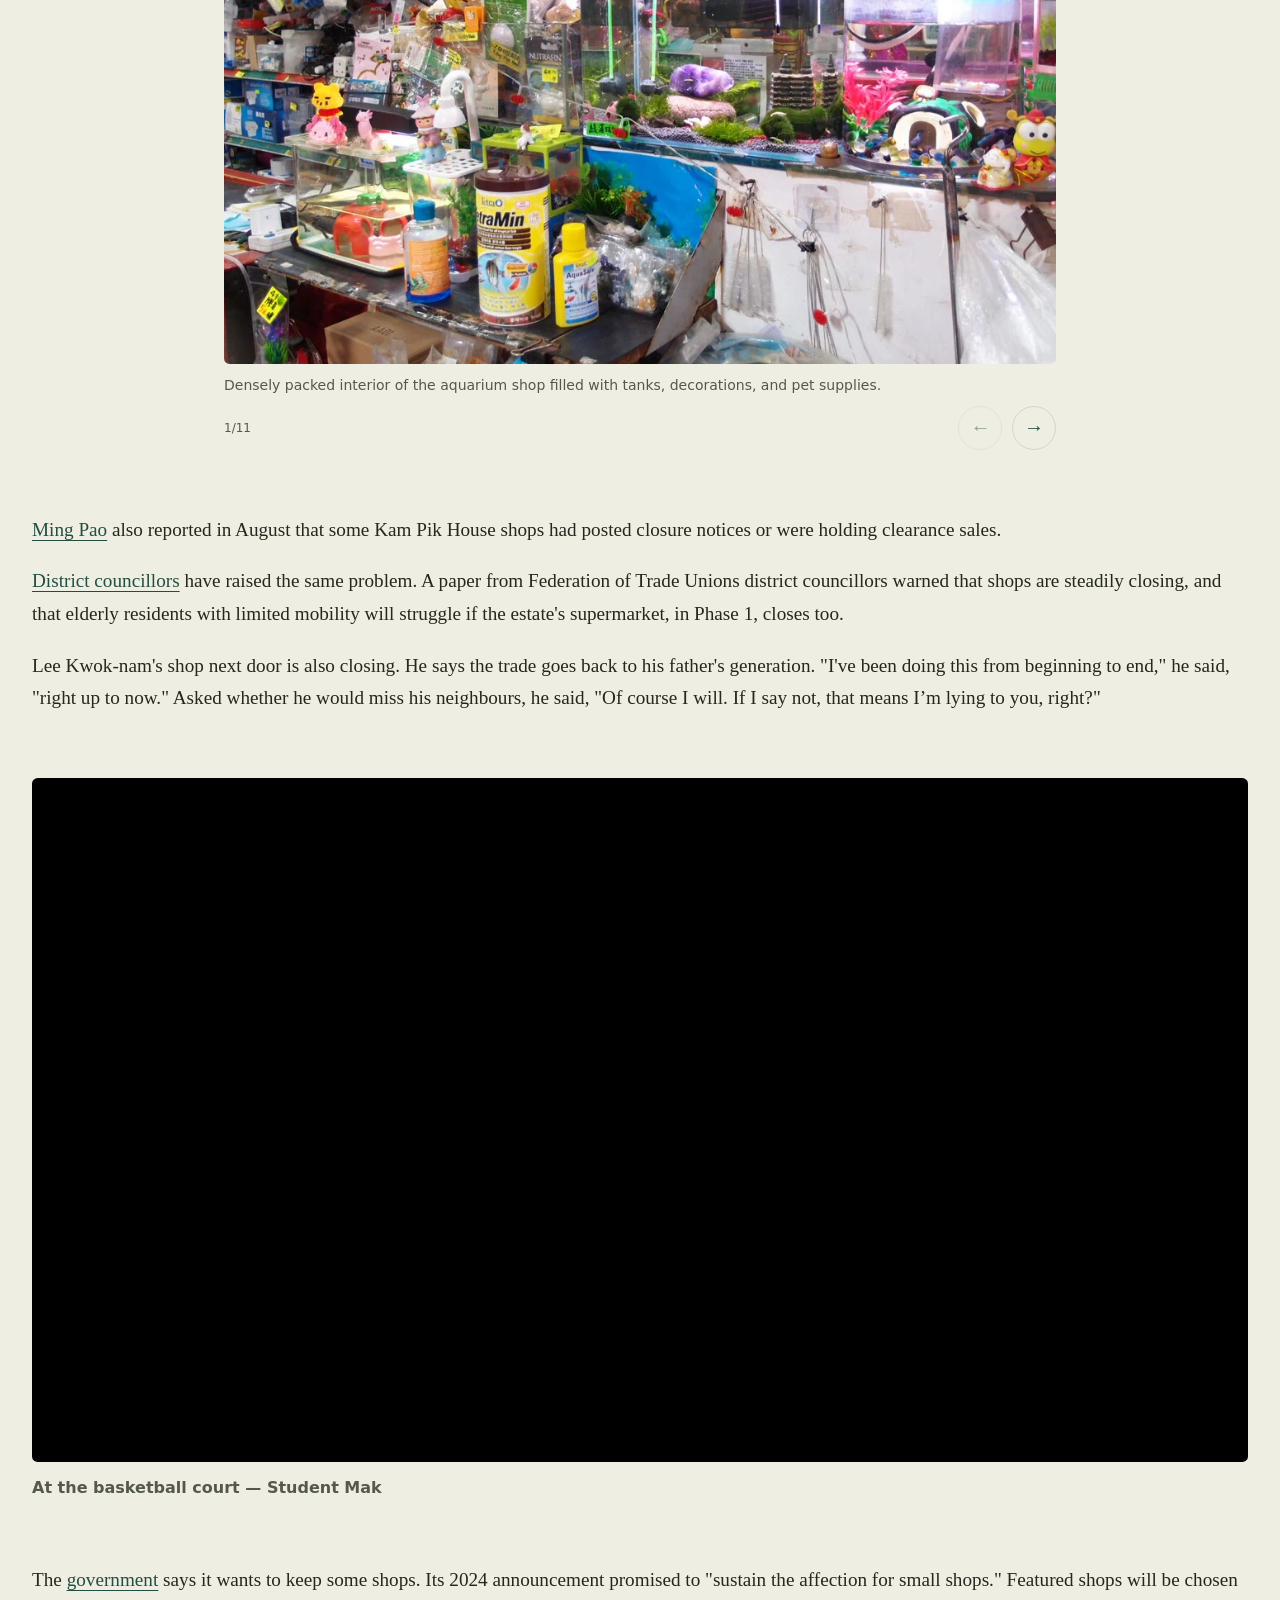
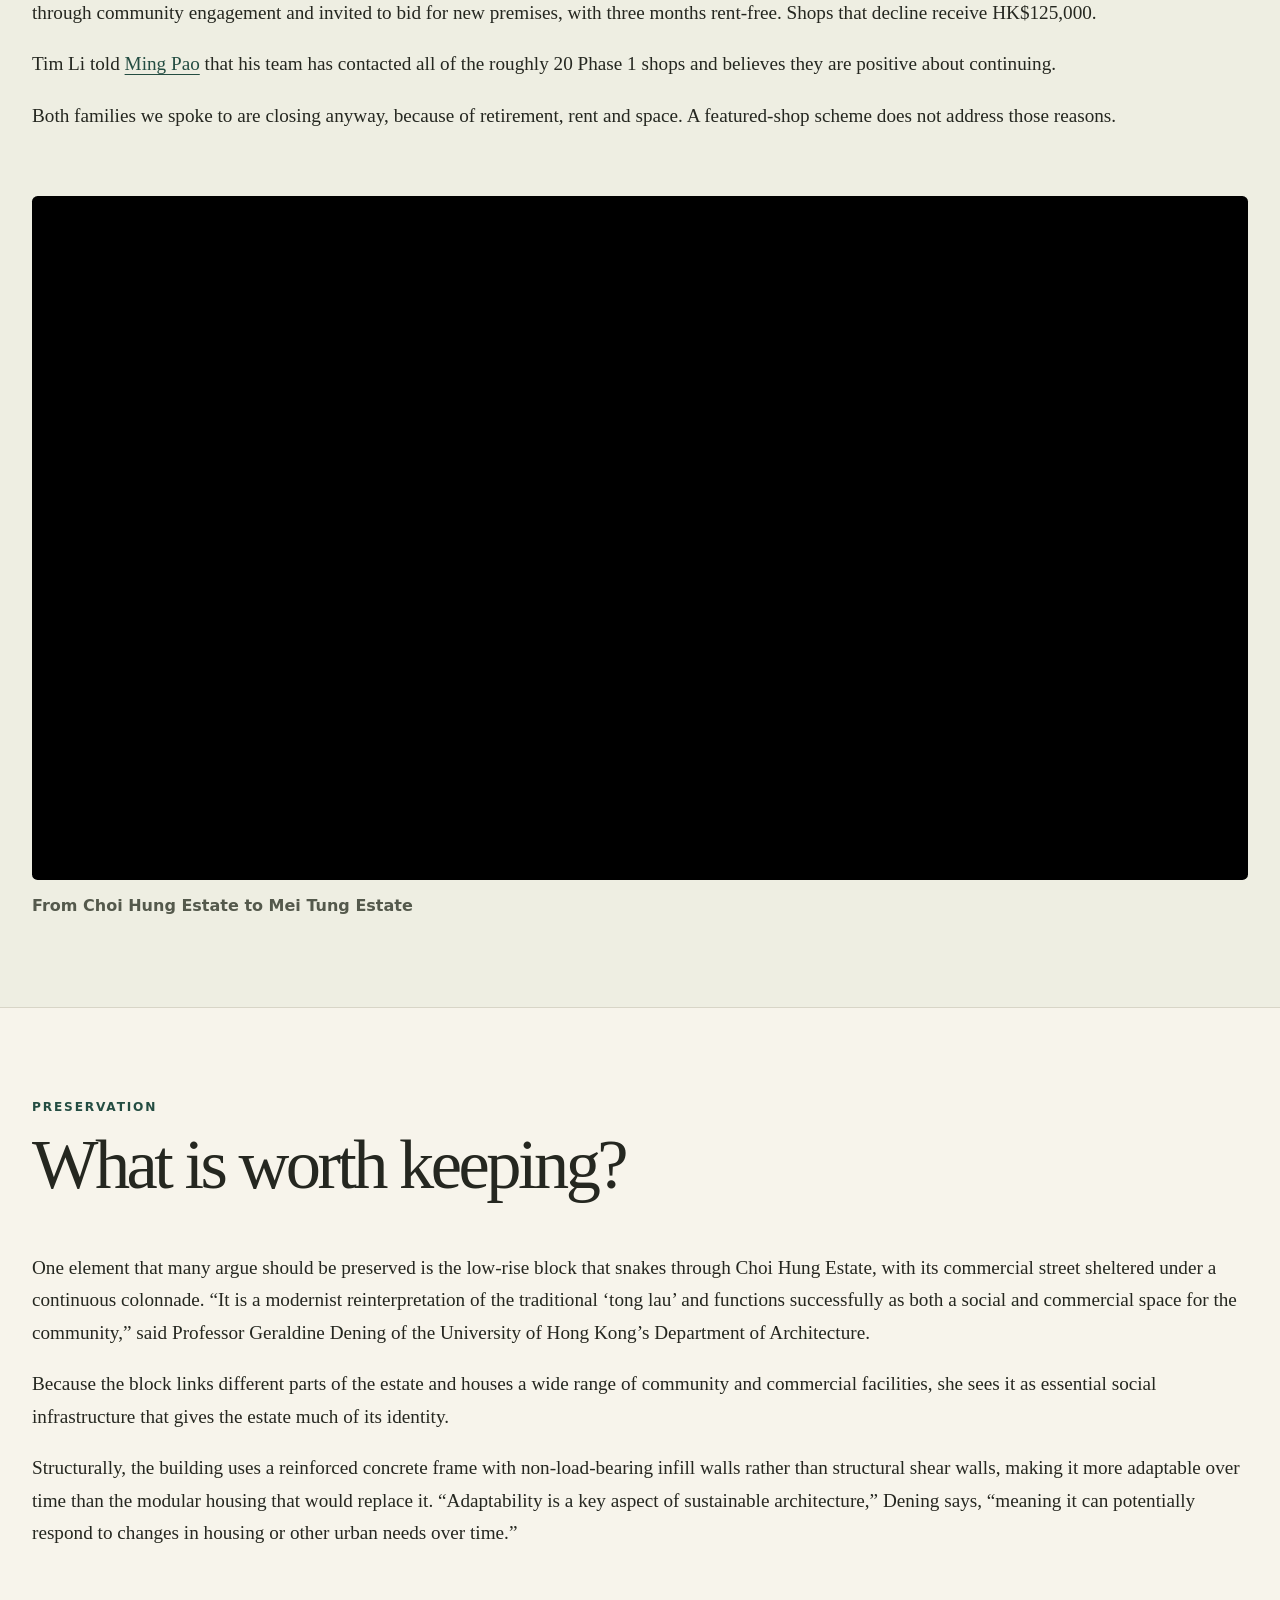
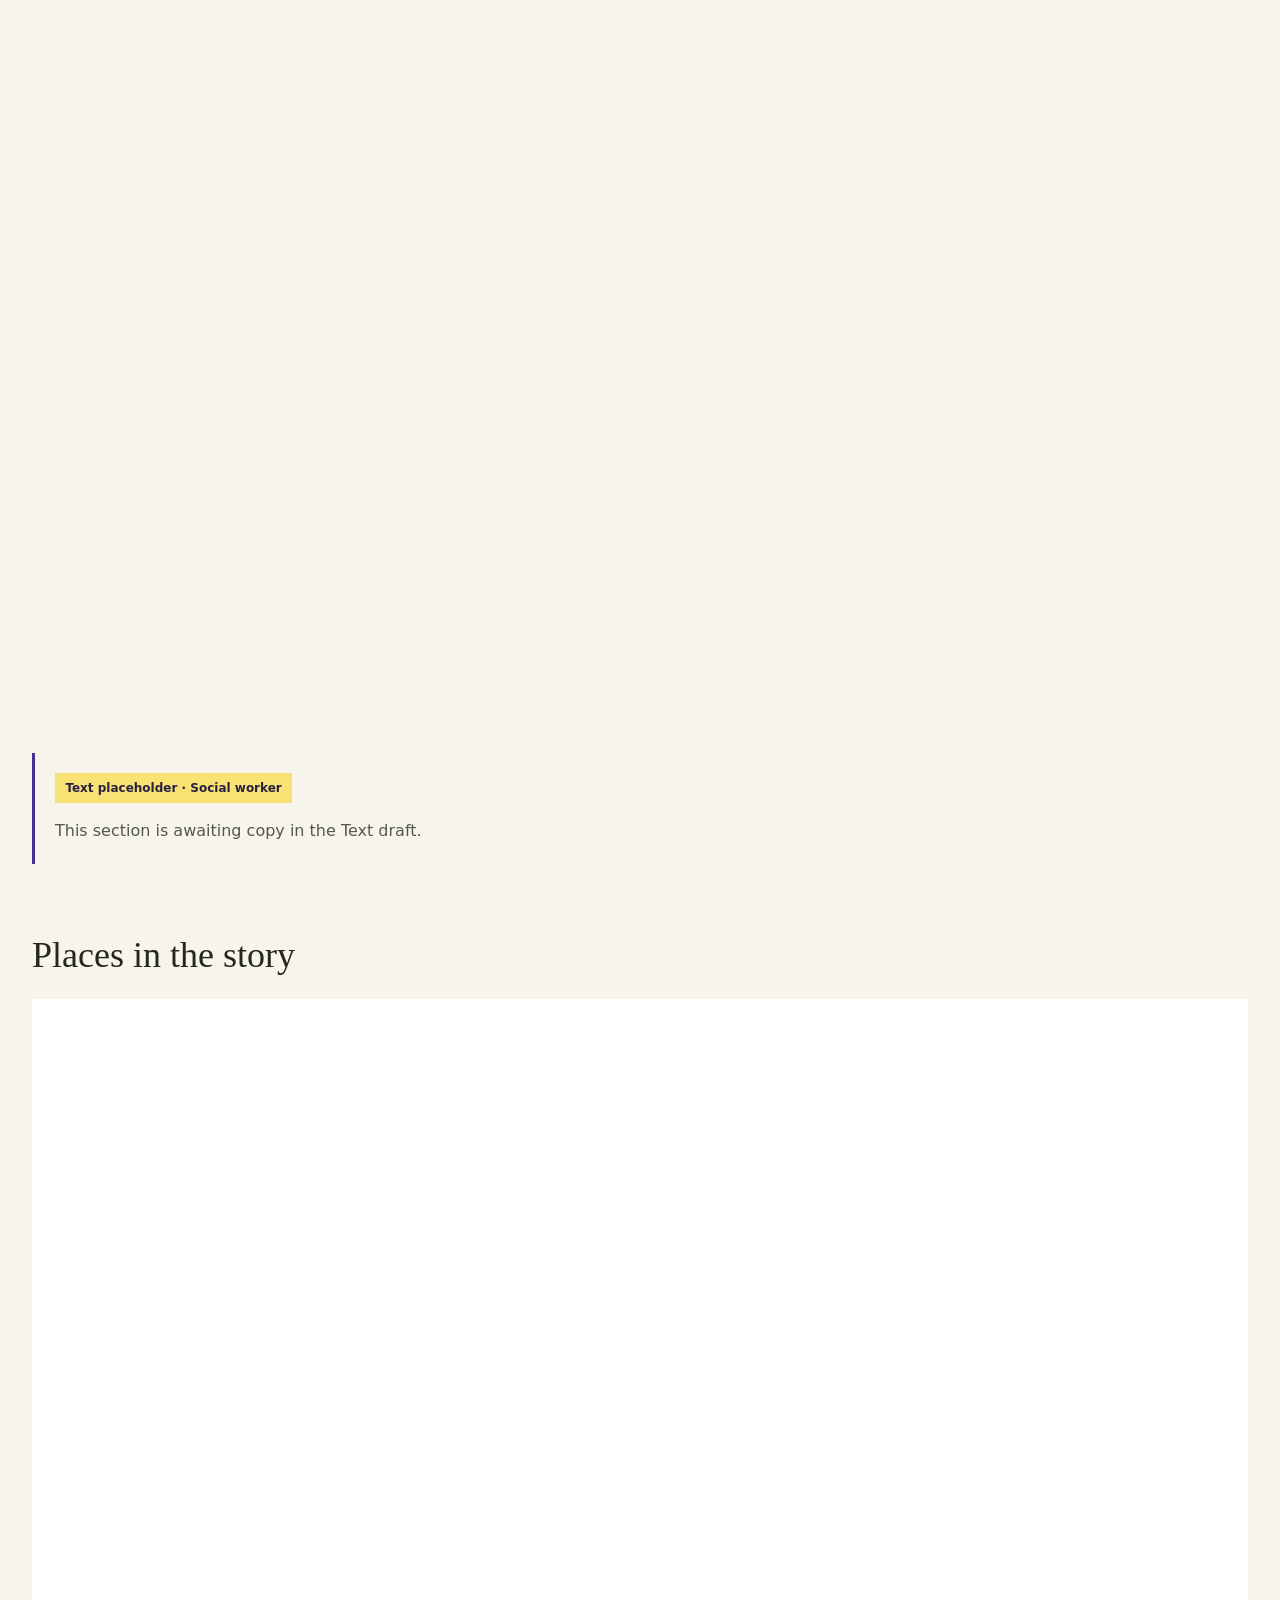
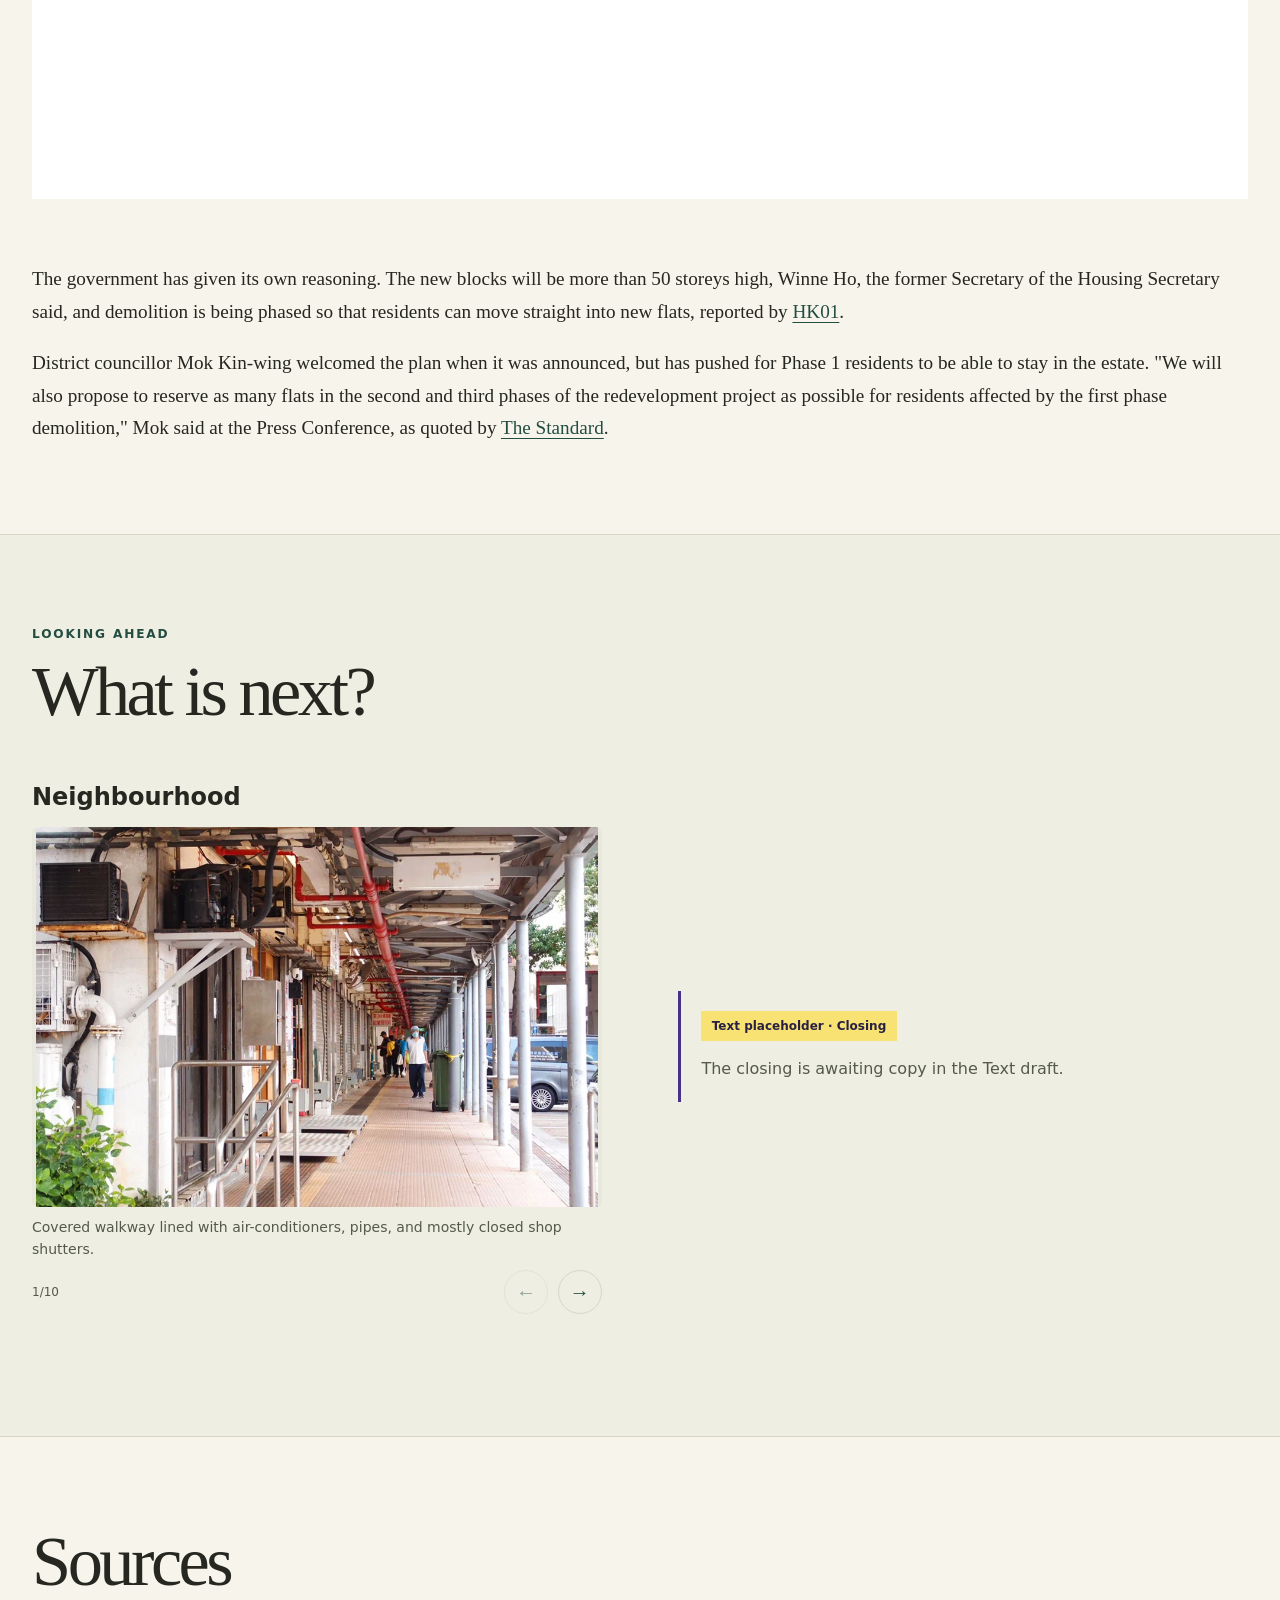
==== commit 383b3dc5: "Refresh stylesheet cache for larger gallery titles" ====
--- a/index.html
+++ b/index.html
@@ -7,7 +7,7 @@
   <meta name="description" content="Choi Hung Estate’s residents have up to 20 years before they move. Its decades-old shops do not have that time.">
   <title>Choi Hung Estate begins a slow goodbye</title>
   <link rel="stylesheet" href="vendor/swiper/swiper-bundle.min.css">
-  <link rel="stylesheet" href="styles.css">
+  <link rel="stylesheet" href="styles.css?v=2">
   <script src="vendor/swiper/swiper-bundle.min.js" defer></script>
   <script src="gallery.js?v=2" defer></script>
   <script src="motion.js" defer></script>
--- a/styles.css
+++ b/styles.css
@@ -98,7 +98,7 @@
 }
 
 .gallery { min-width: 0; width: 100%; }
-.gallery-title { font: 650 .875rem/1.5 system-ui, sans-serif; margin-bottom: .75rem; }
+.gallery-title { font: 650 1.5rem/1.5 system-ui, sans-serif; margin-bottom: .75rem; }
 .gallery:not(.swiper-initialized) .swiper-slide:not(:first-child),
 .gallery:not(.swiper-initialized) .gallery-controls { display: none; }
 .crop { aspect-ratio: 3 / 2; overflow: hidden; border-radius: .35rem; background: #e8e8dc; }
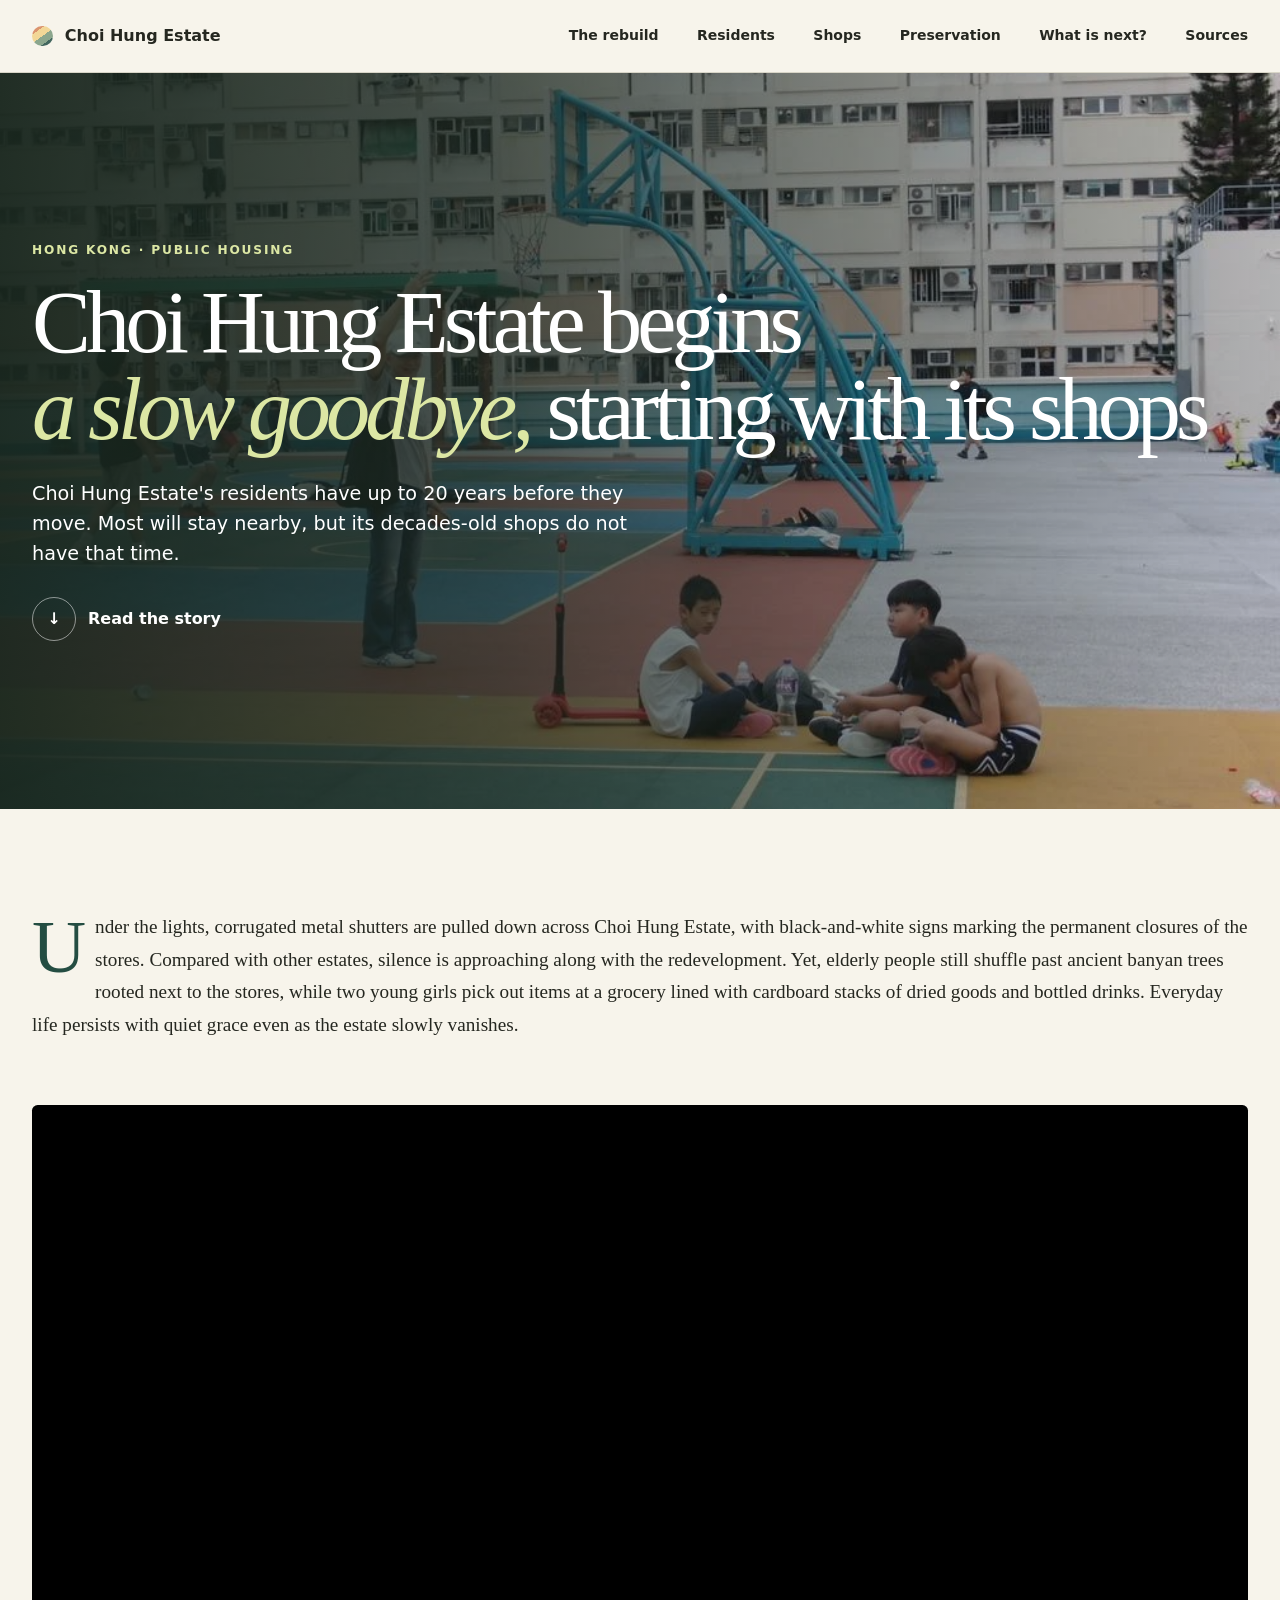
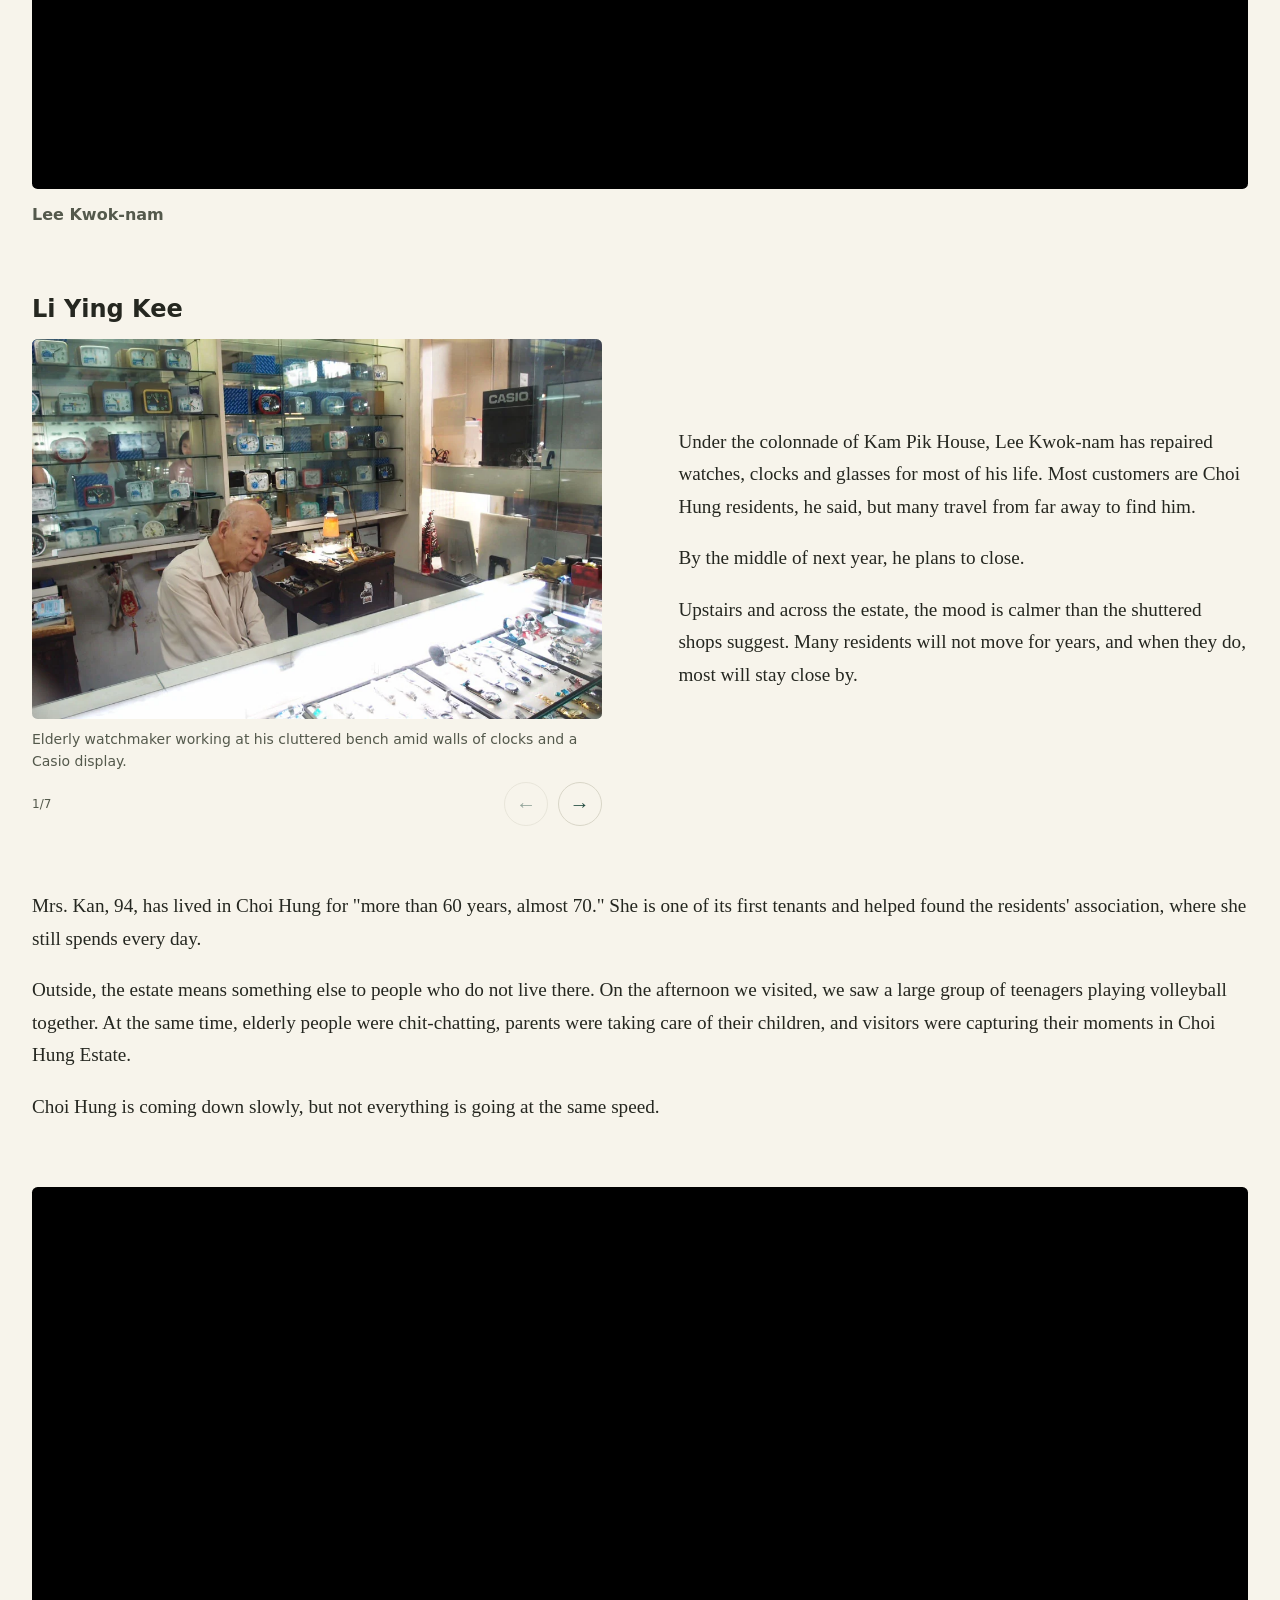
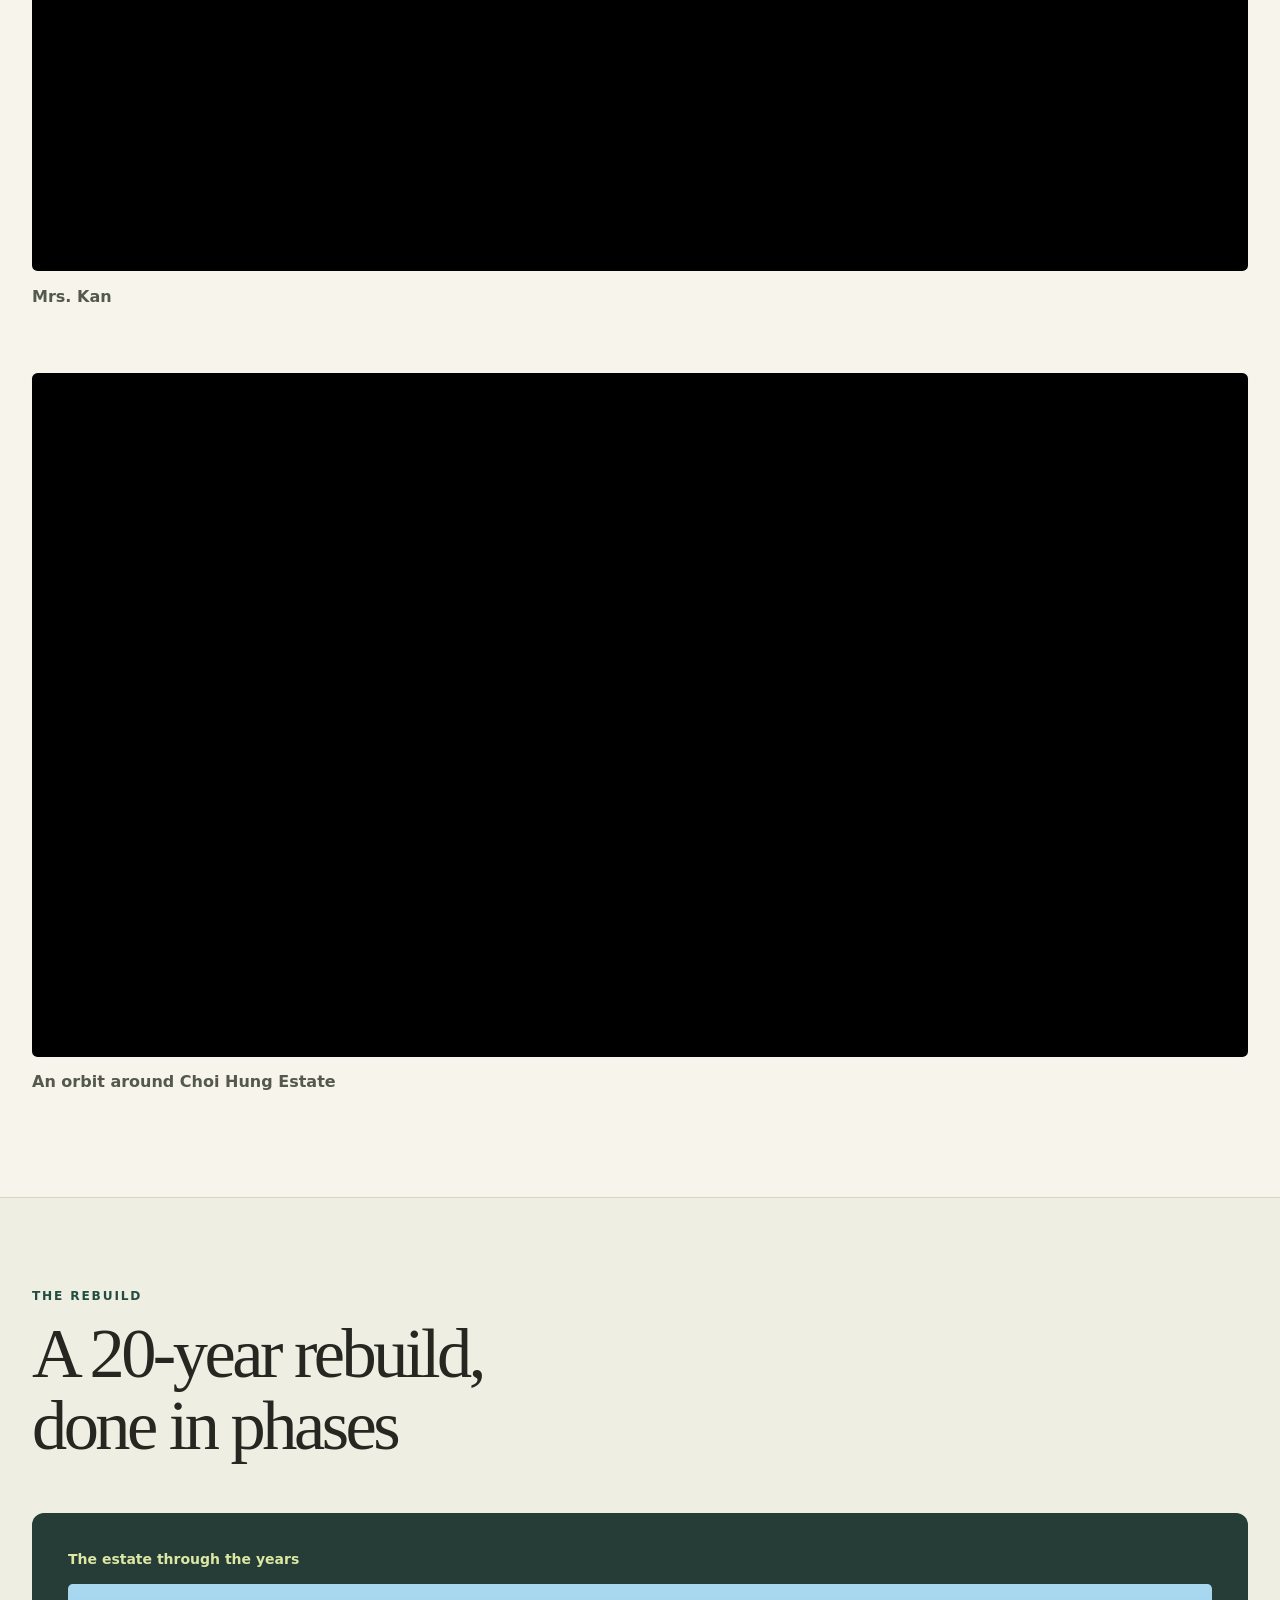
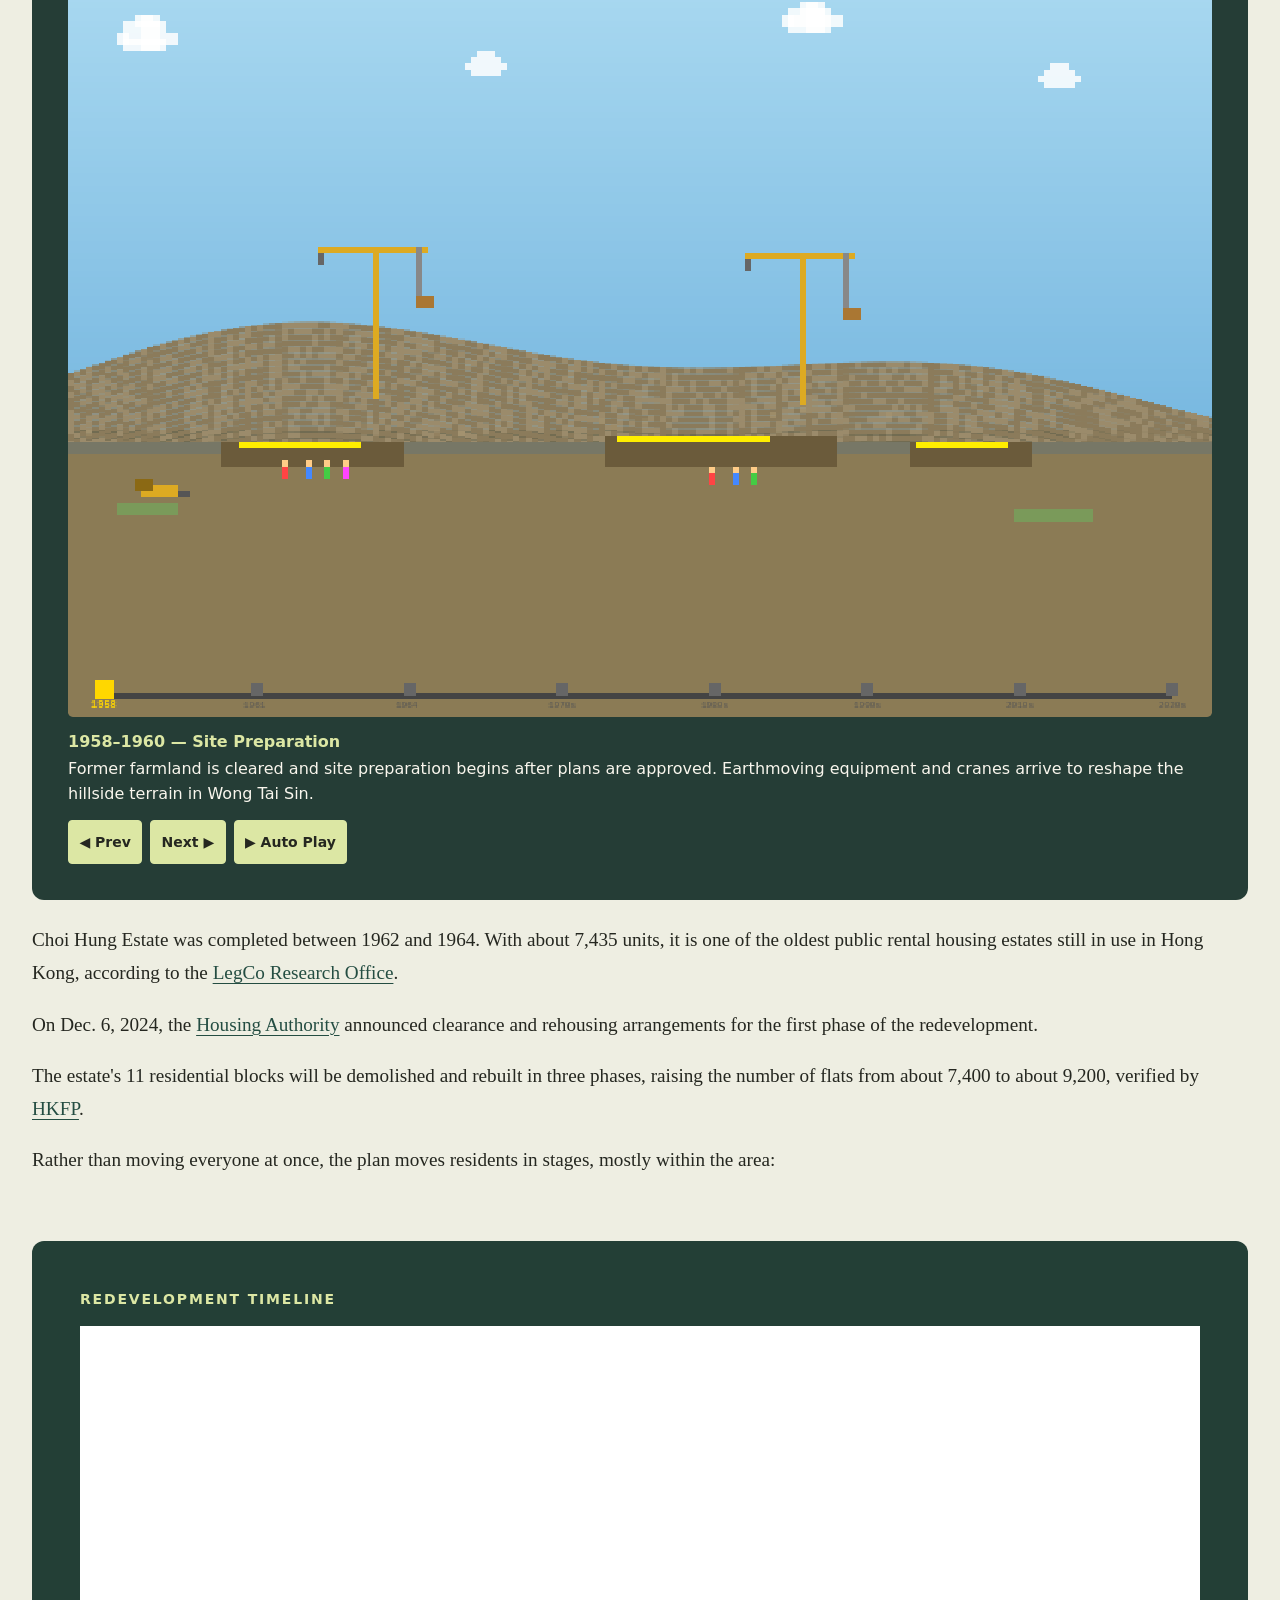
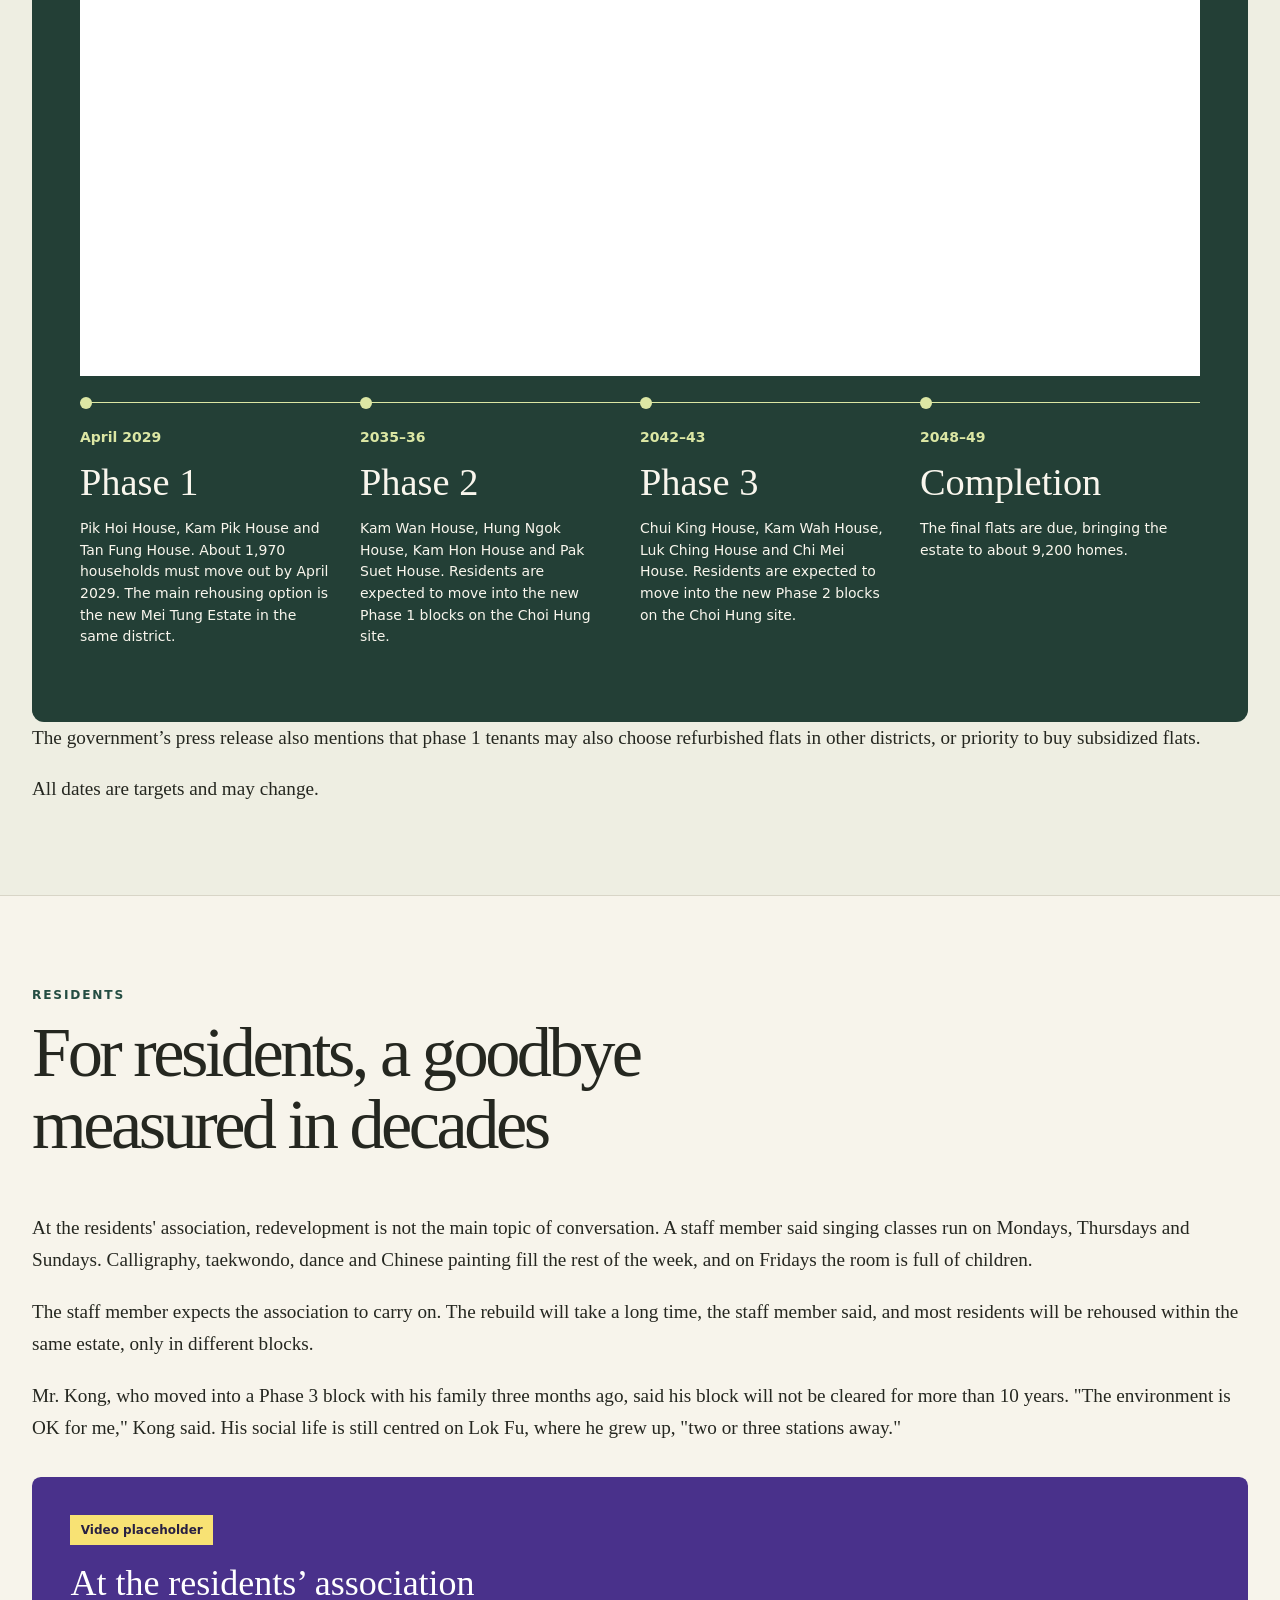
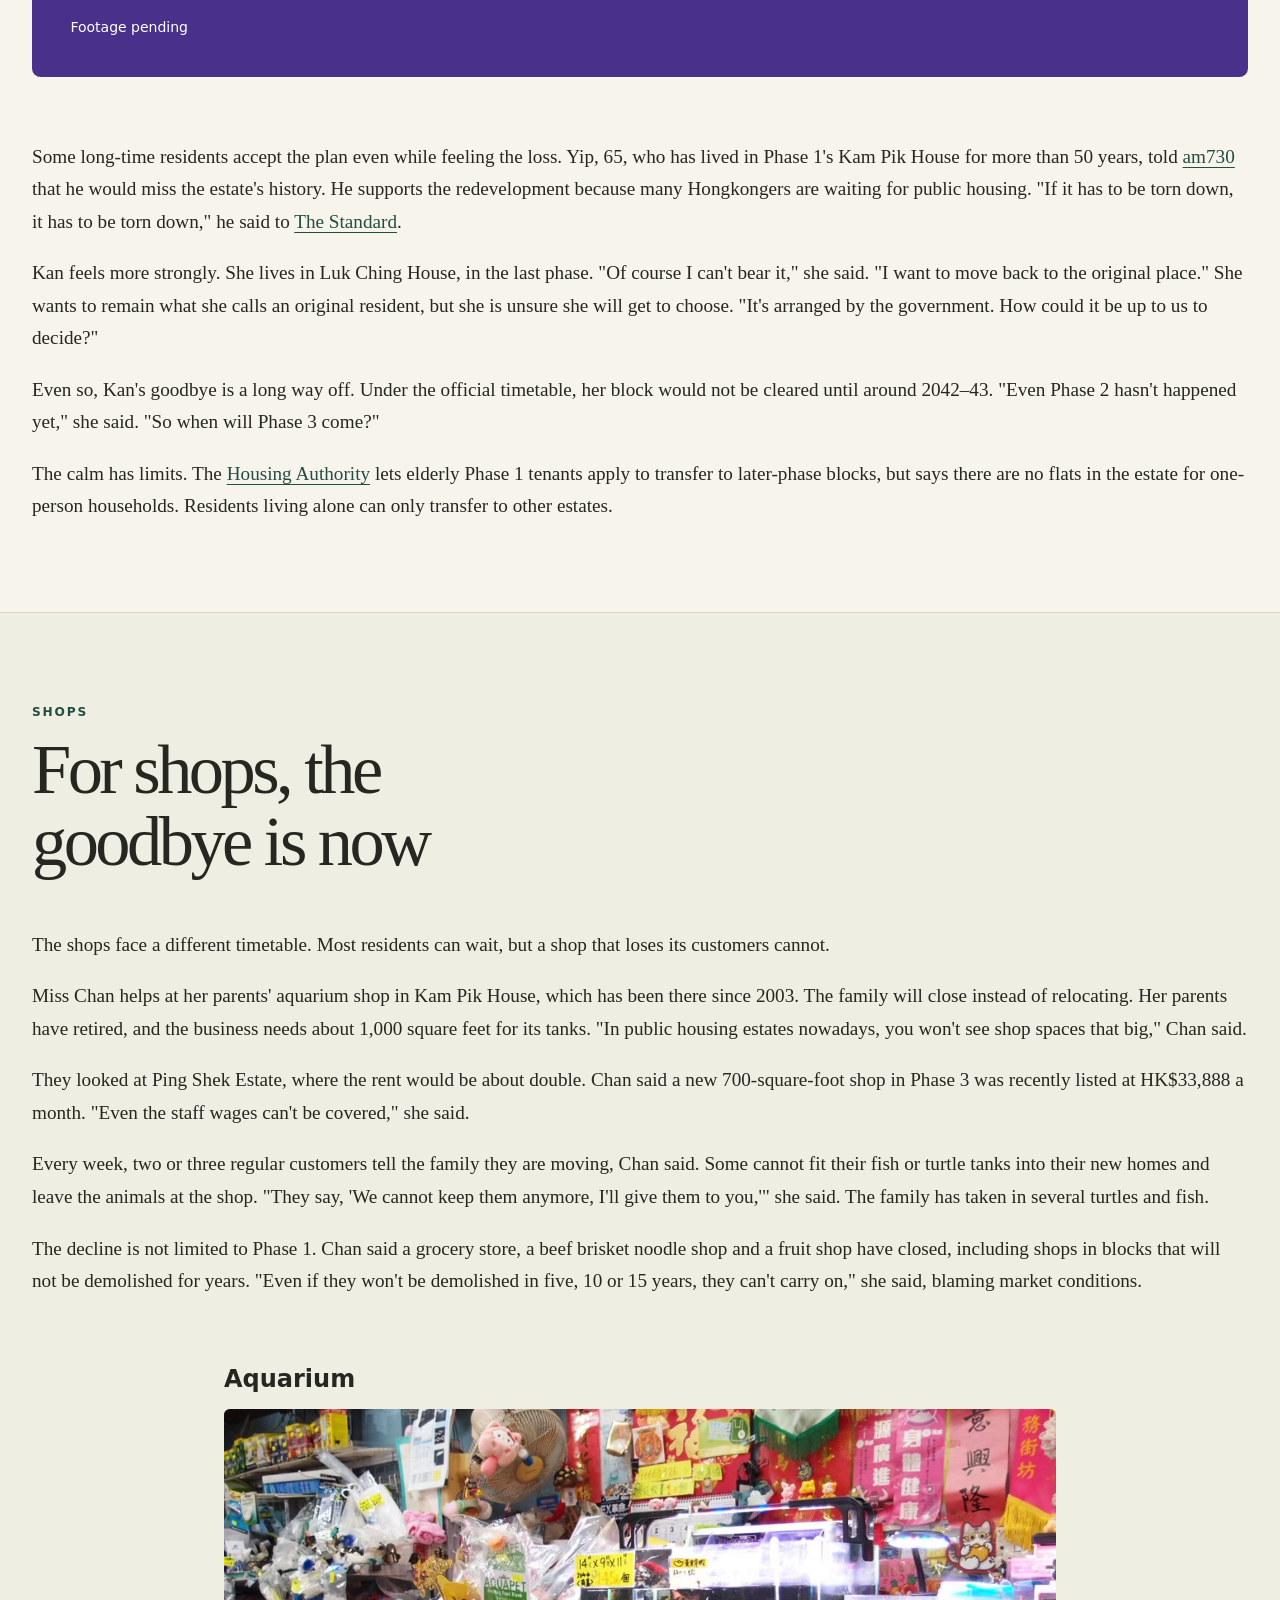
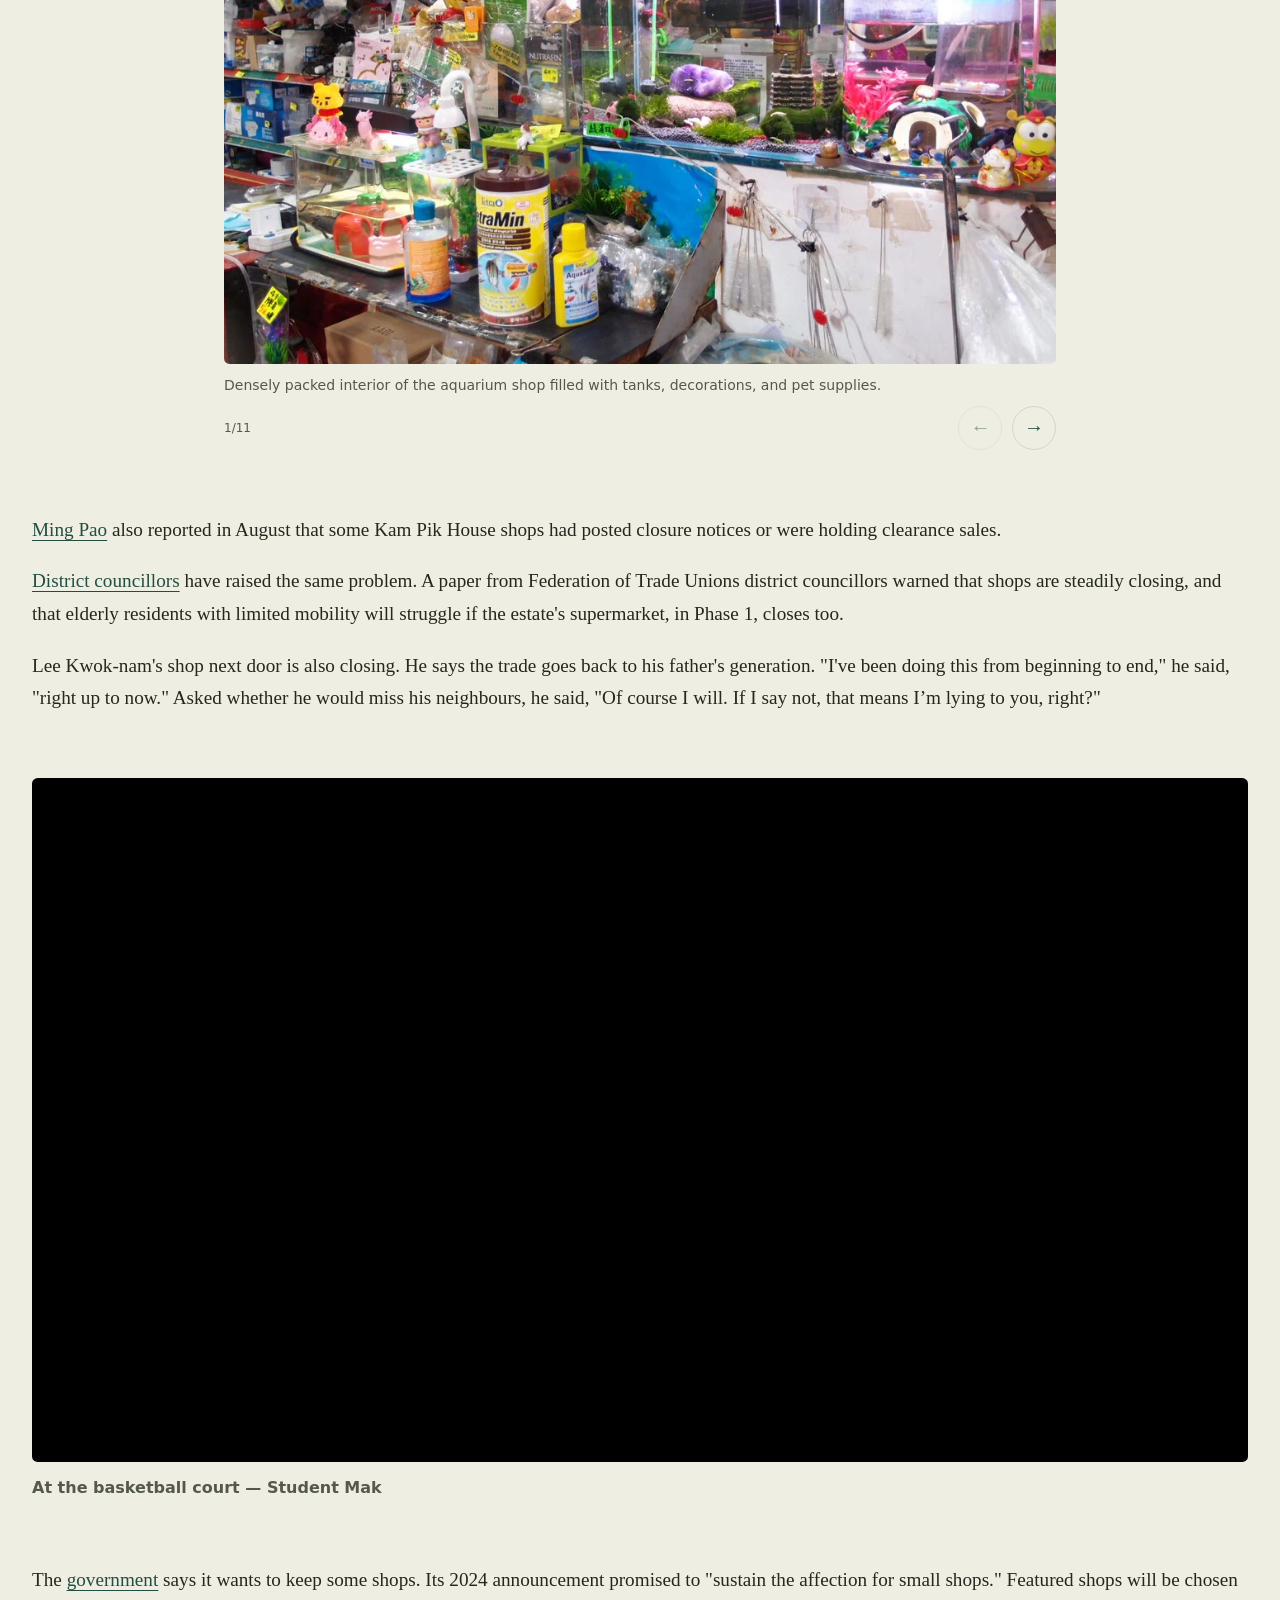
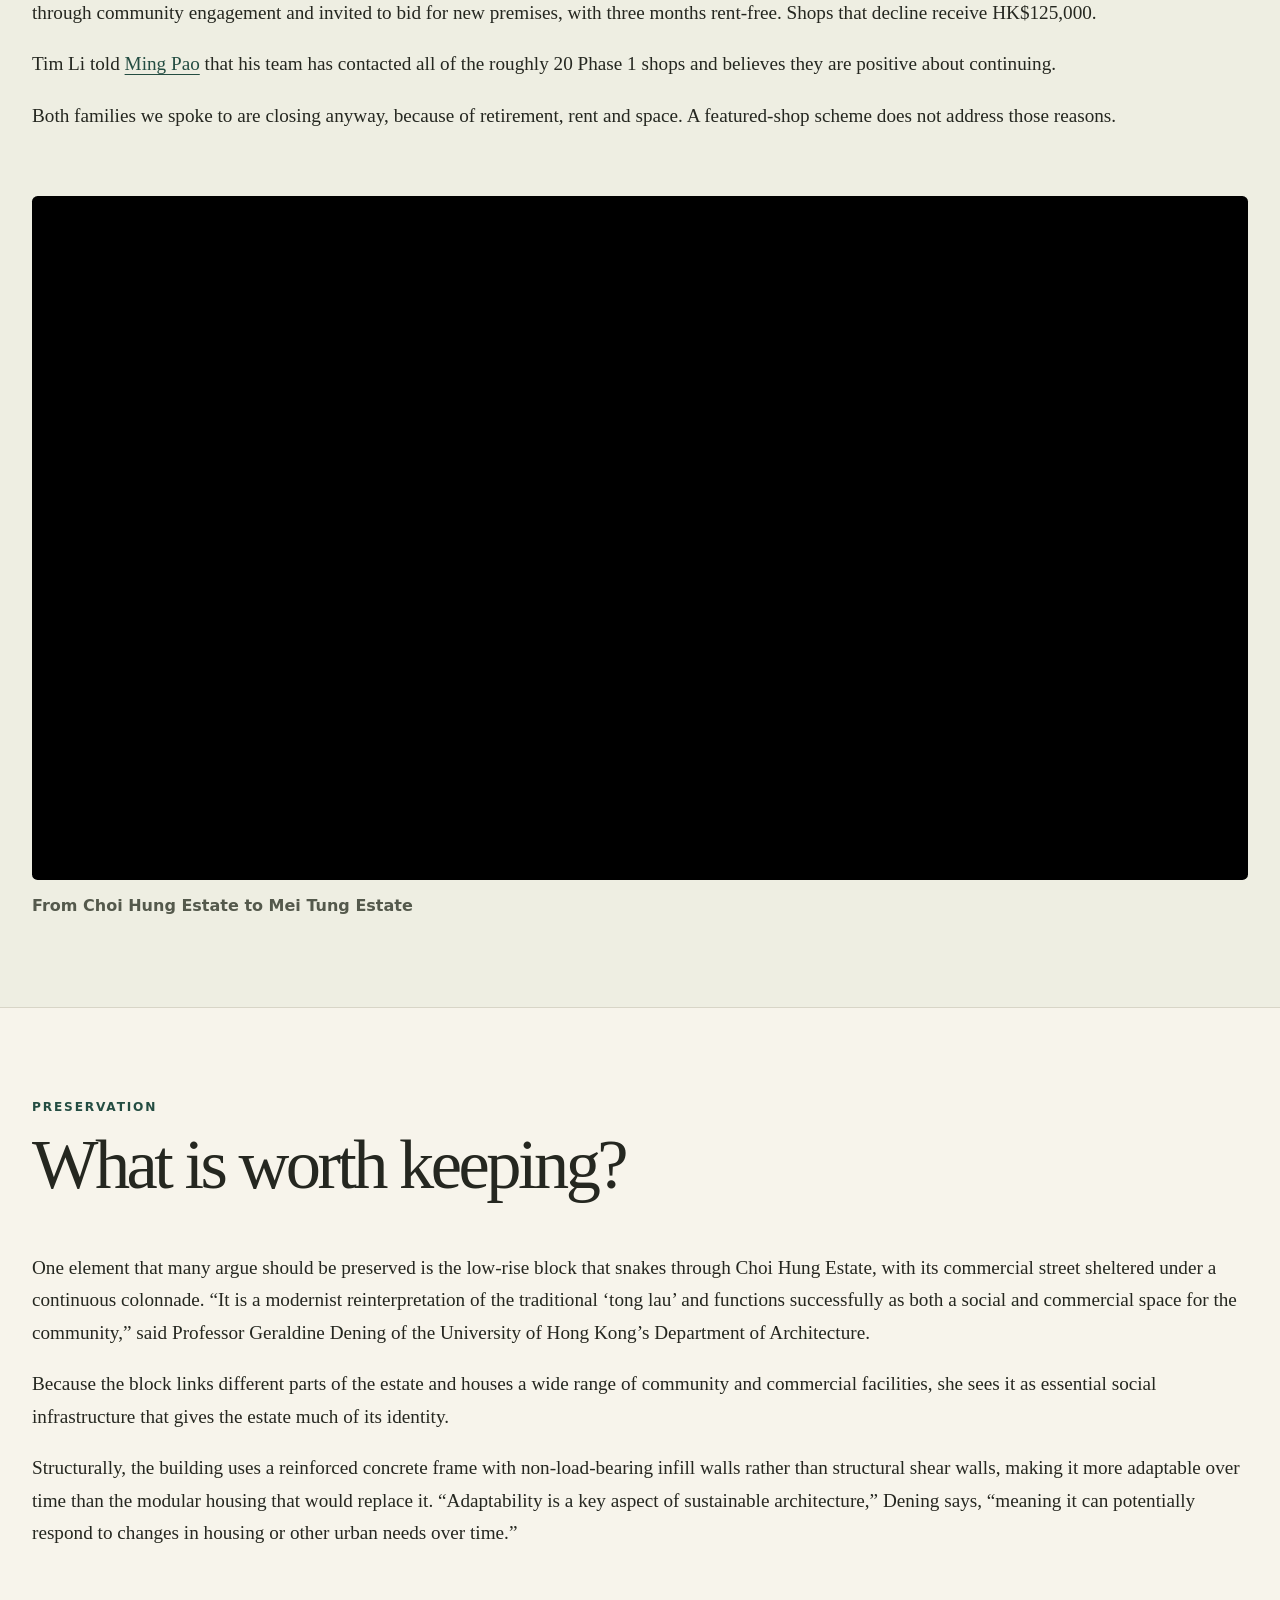
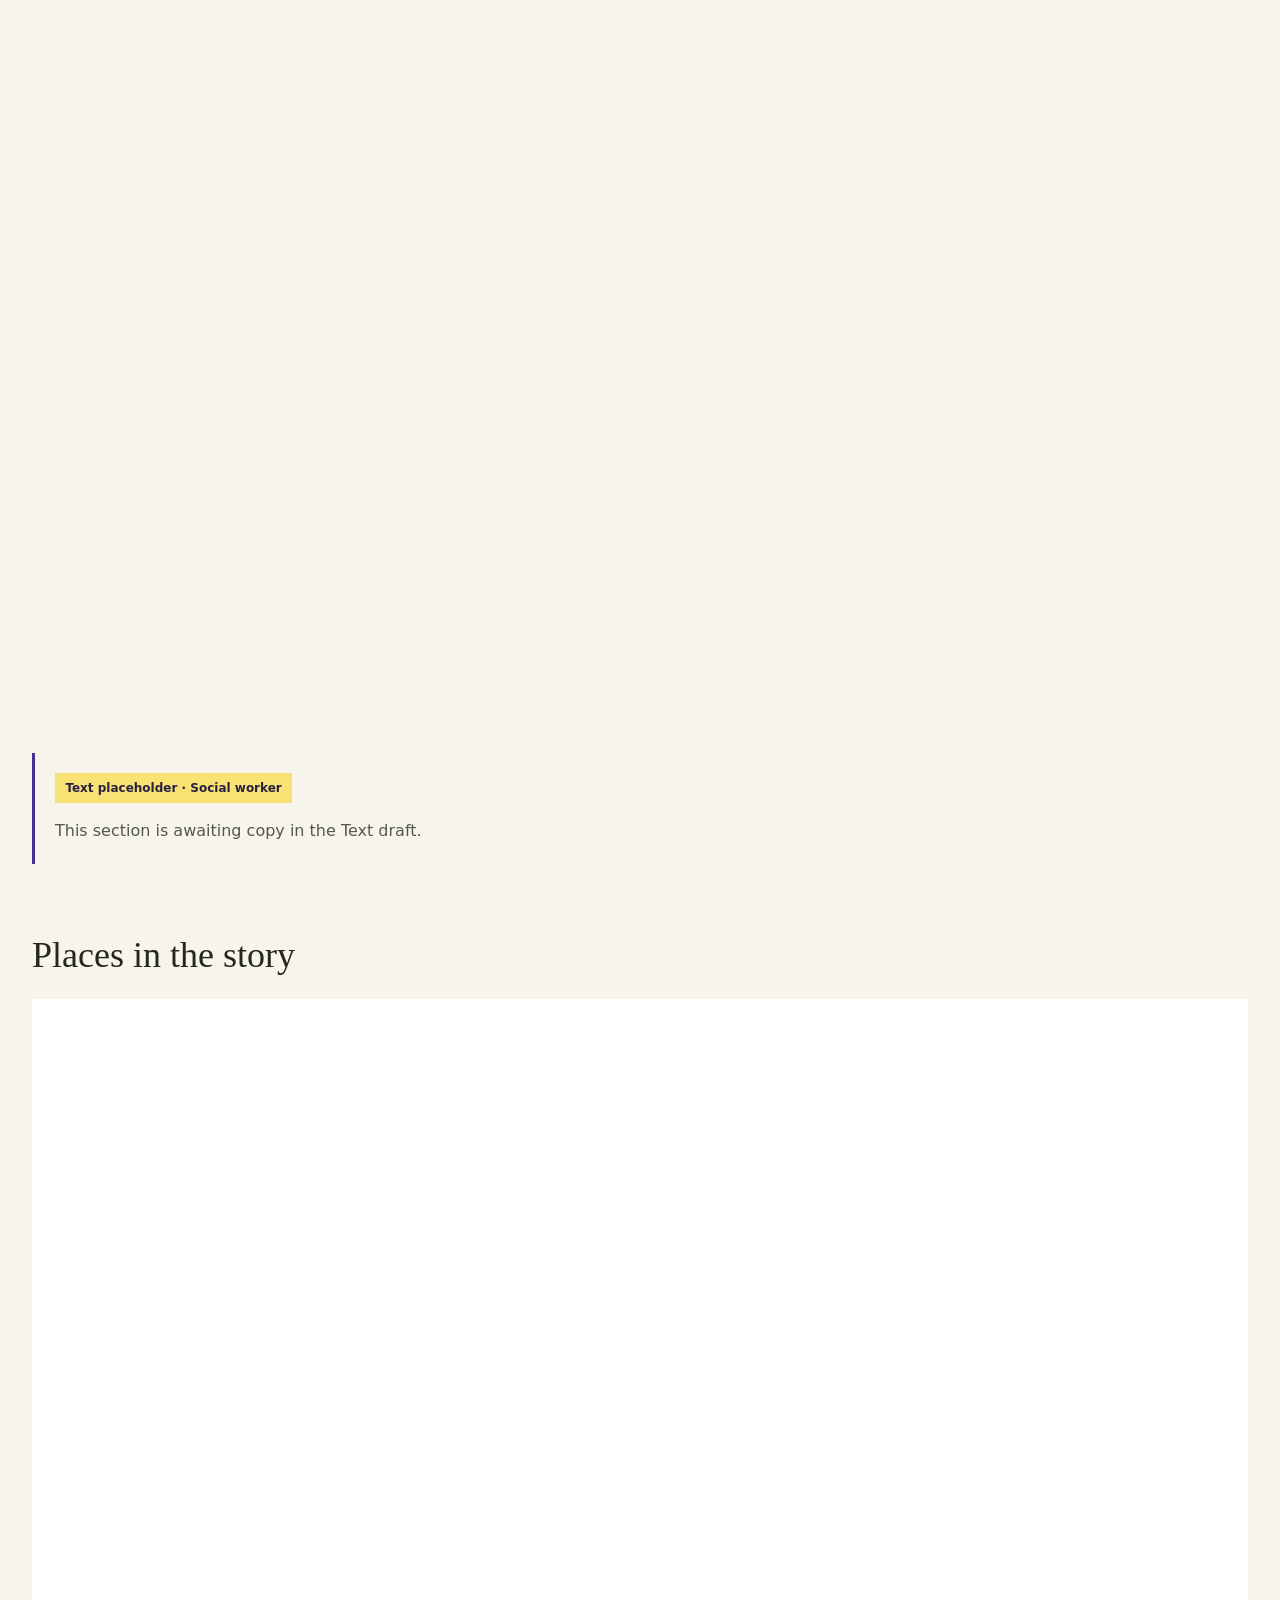
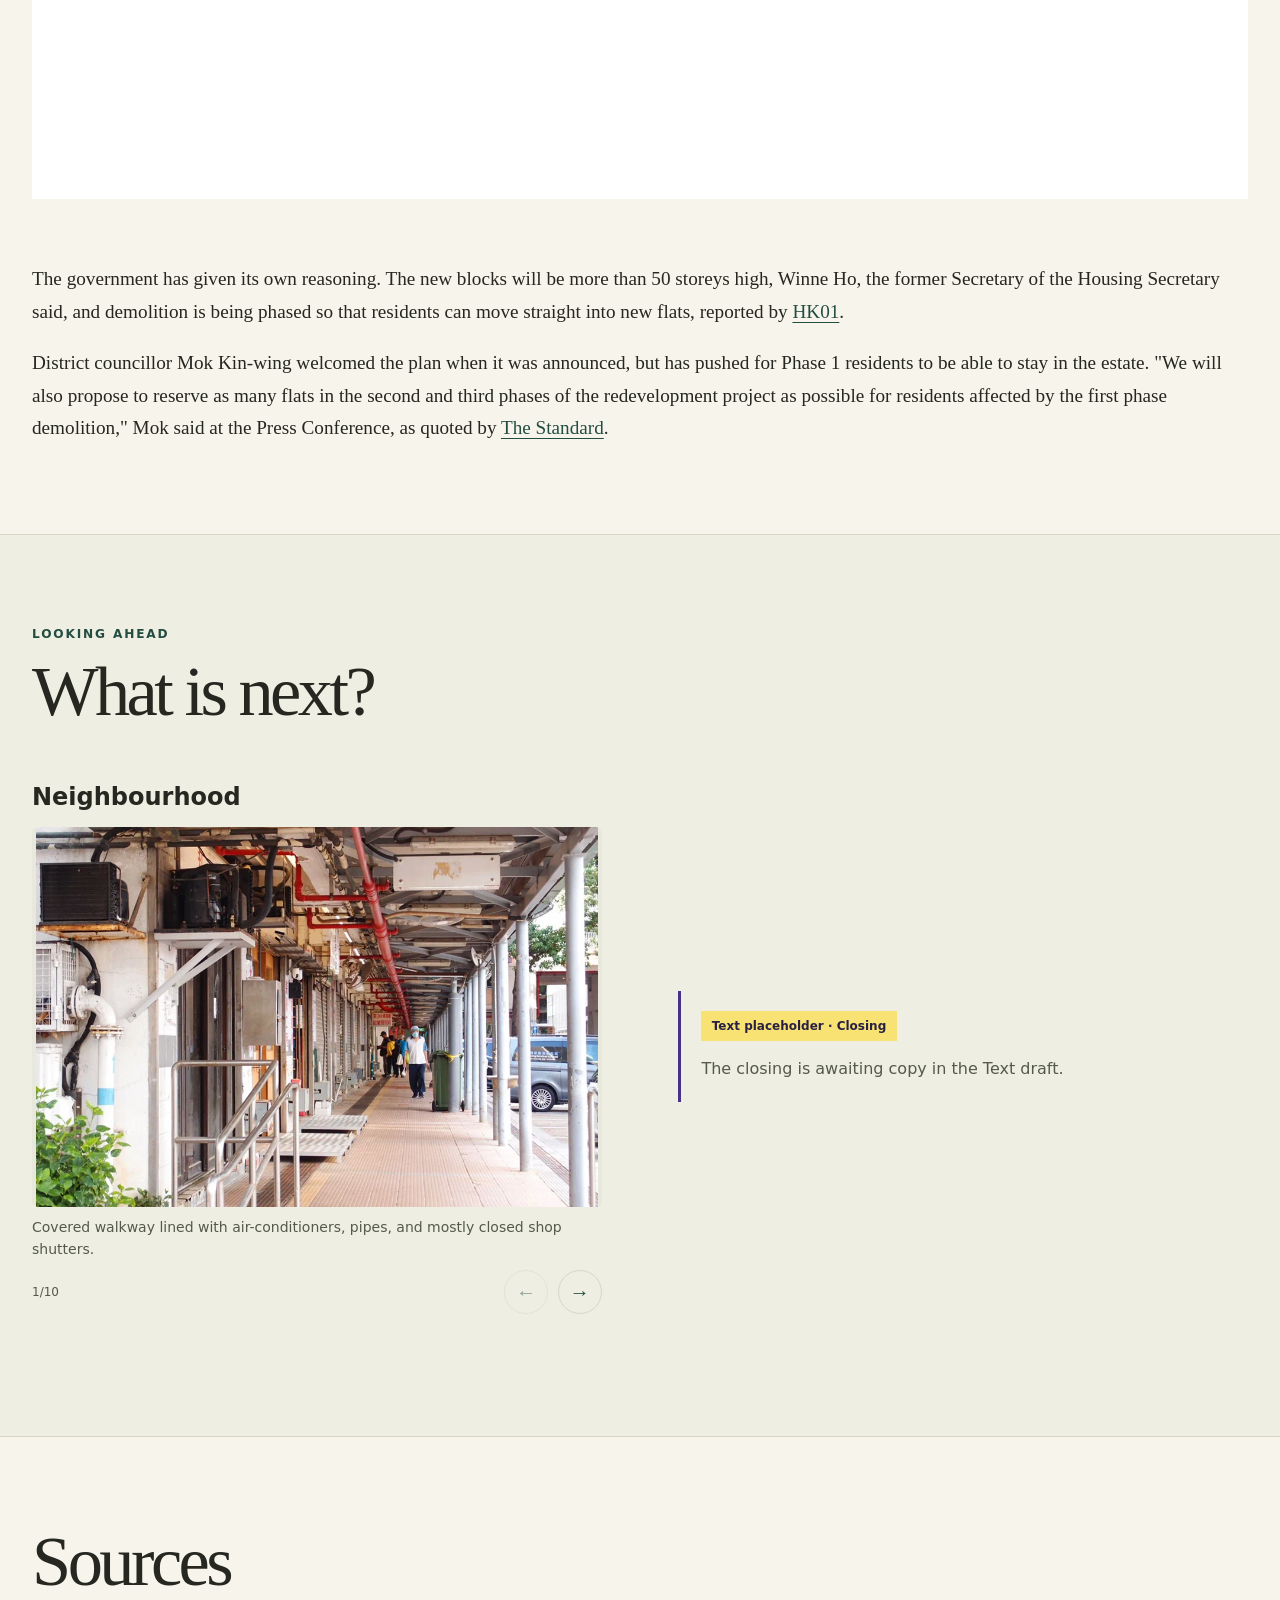
==== commit 1f5f93ec: "Remove headline width cap and keep emphasis unbroken" ====
--- a/index.html
+++ b/index.html
@@ -7,7 +7,7 @@
   <meta name="description" content="Choi Hung Estate’s residents have up to 20 years before they move. Its decades-old shops do not have that time.">
   <title>Choi Hung Estate begins a slow goodbye</title>
   <link rel="stylesheet" href="vendor/swiper/swiper-bundle.min.css">
-  <link rel="stylesheet" href="styles.css?v=2">
+  <link rel="stylesheet" href="styles.css?v=3">
   <script src="vendor/swiper/swiper-bundle.min.js" defer></script>
   <script src="gallery.js?v=2" defer></script>
   <script src="motion.js" defer></script>
--- a/styles.css
+++ b/styles.css
@@ -38,8 +38,8 @@
 .eyebrow { font-size: .76rem; font-weight: 800; letter-spacing: .15em; text-transform: uppercase; }
 .hero .eyebrow { color: var(--lime); margin: 0 0 1.2rem; }
 h1, h2, h3 { font-family: var(--display); font-weight: 500; text-wrap: balance; }
-h1 { font-size: clamp(2.9rem, 6.9vw, 6.6rem); line-height: .99; letter-spacing: -.056em; max-width: 13ch; }
-h1 em { color: var(--lime); font-weight: inherit; }
+h1 { font-size: clamp(2.9rem, 6.9vw, 6.6rem); line-height: .99; letter-spacing: -.056em; }
+h1 em { color: var(--lime); font-weight: inherit; white-space: nowrap; }
 .deck { max-width: 38rem; margin: 1.6rem 0 1.8rem; font-size: clamp(1rem, 2vw, 1.2rem); }
 .story-link { display: inline-flex; align-items: center; gap: .75rem; min-height: 44px; font-weight: 700; text-decoration: none; }
 .story-link span { display: grid; place-items: center; width: 2.75rem; height: 2.75rem; border: 1px solid #ffffff80; border-radius: 50%; transition: background 180ms, color 180ms; }
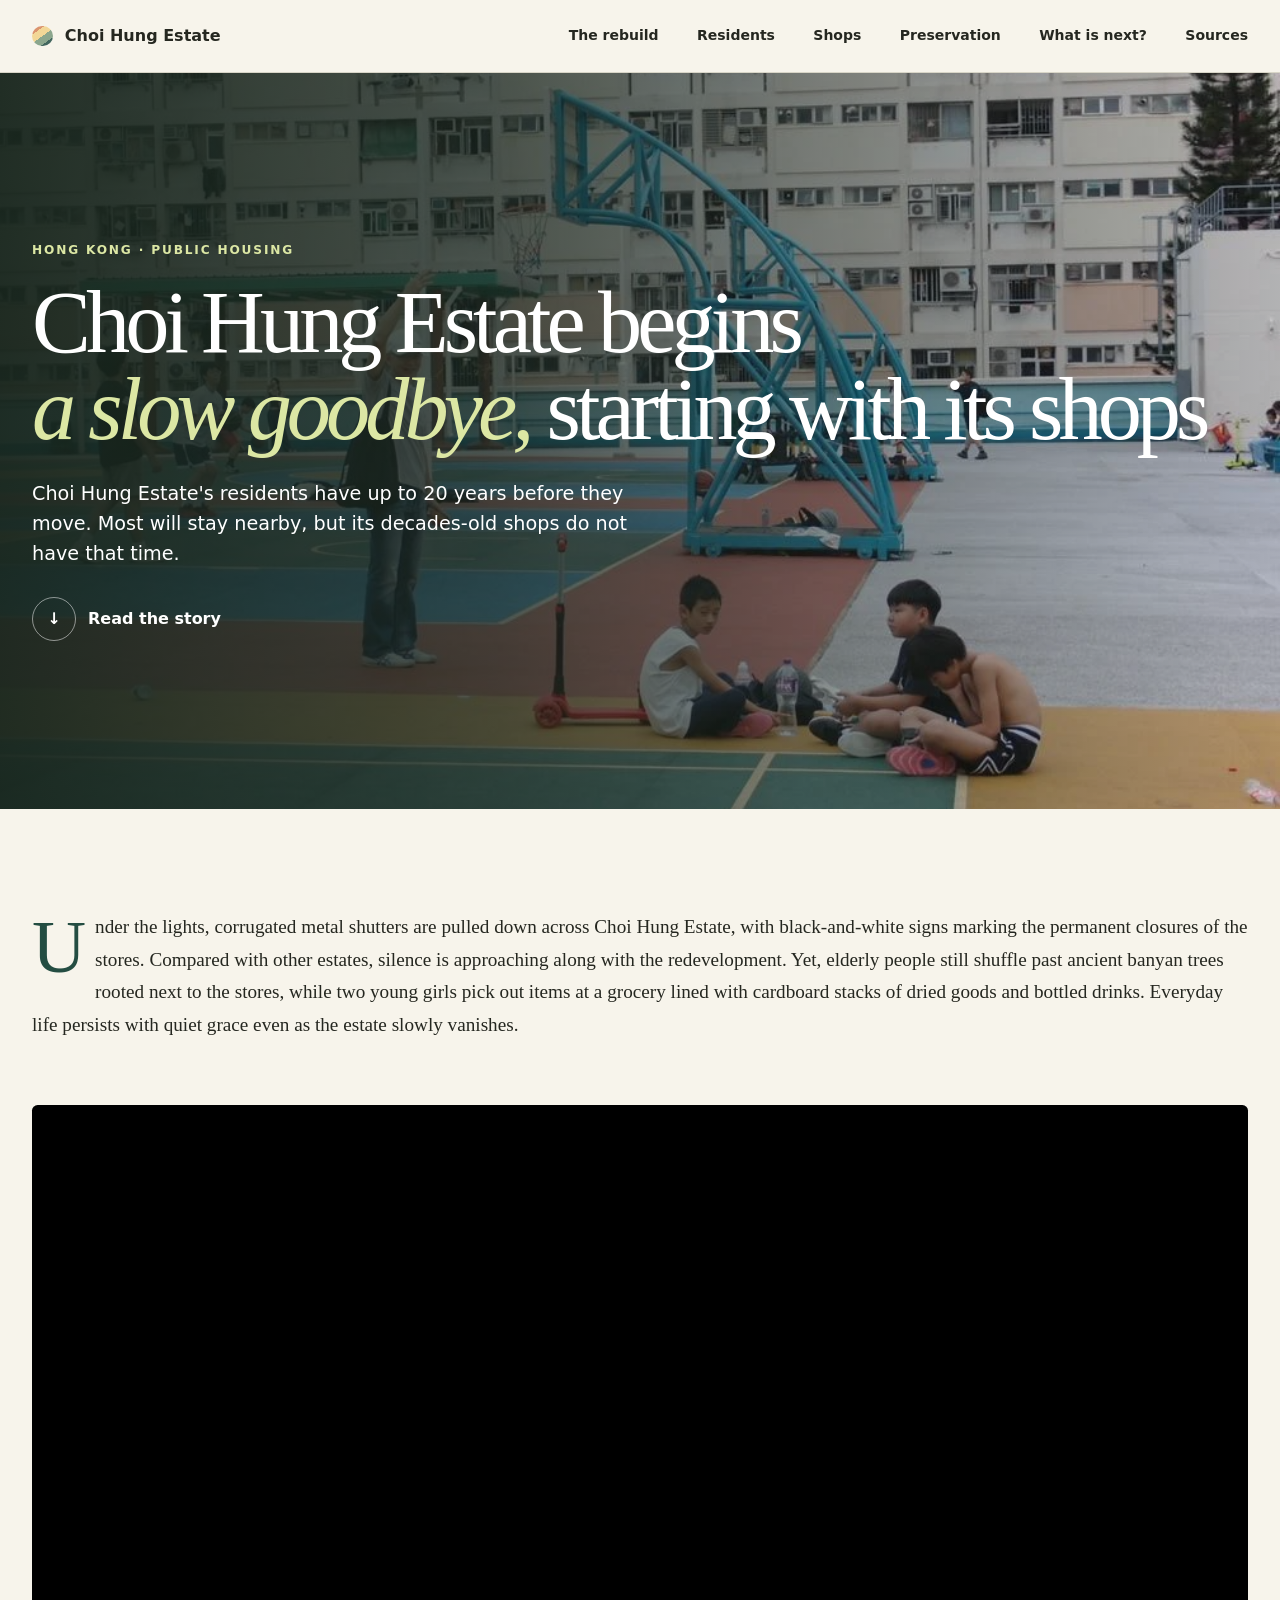
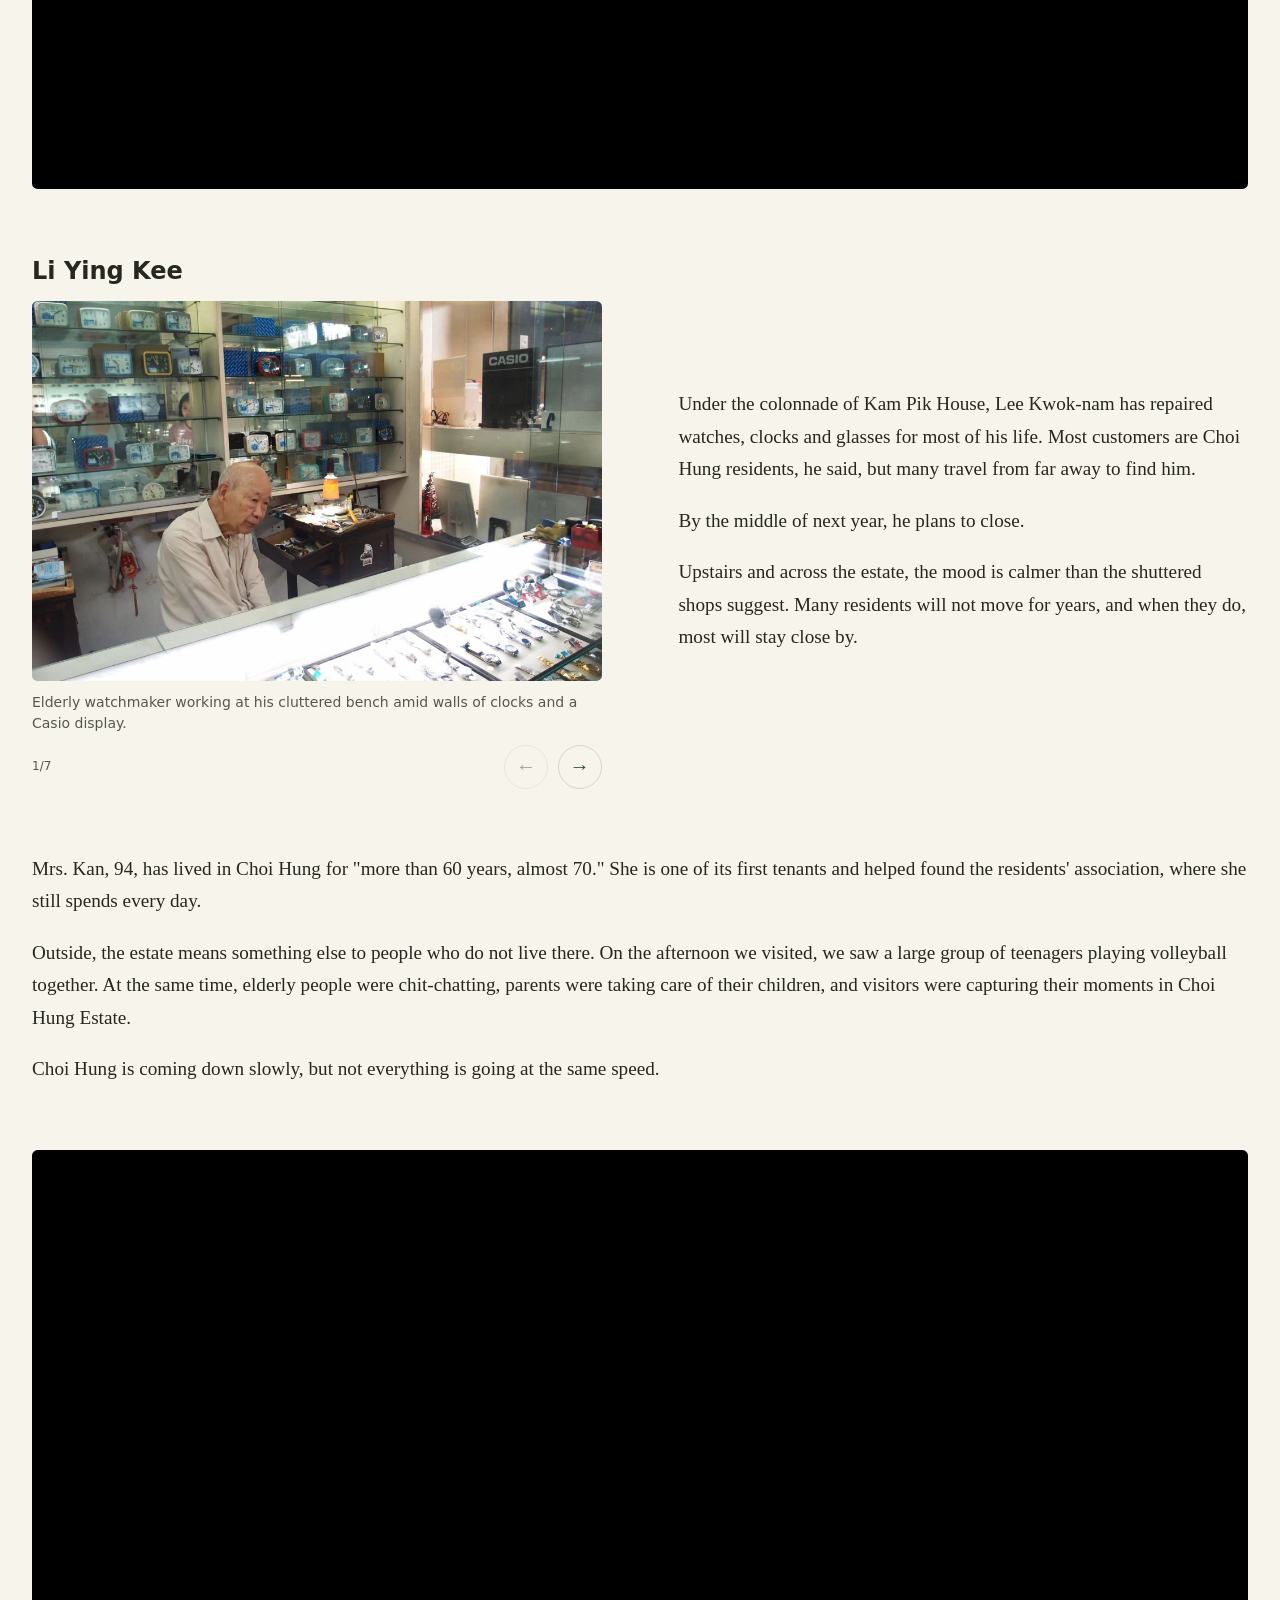
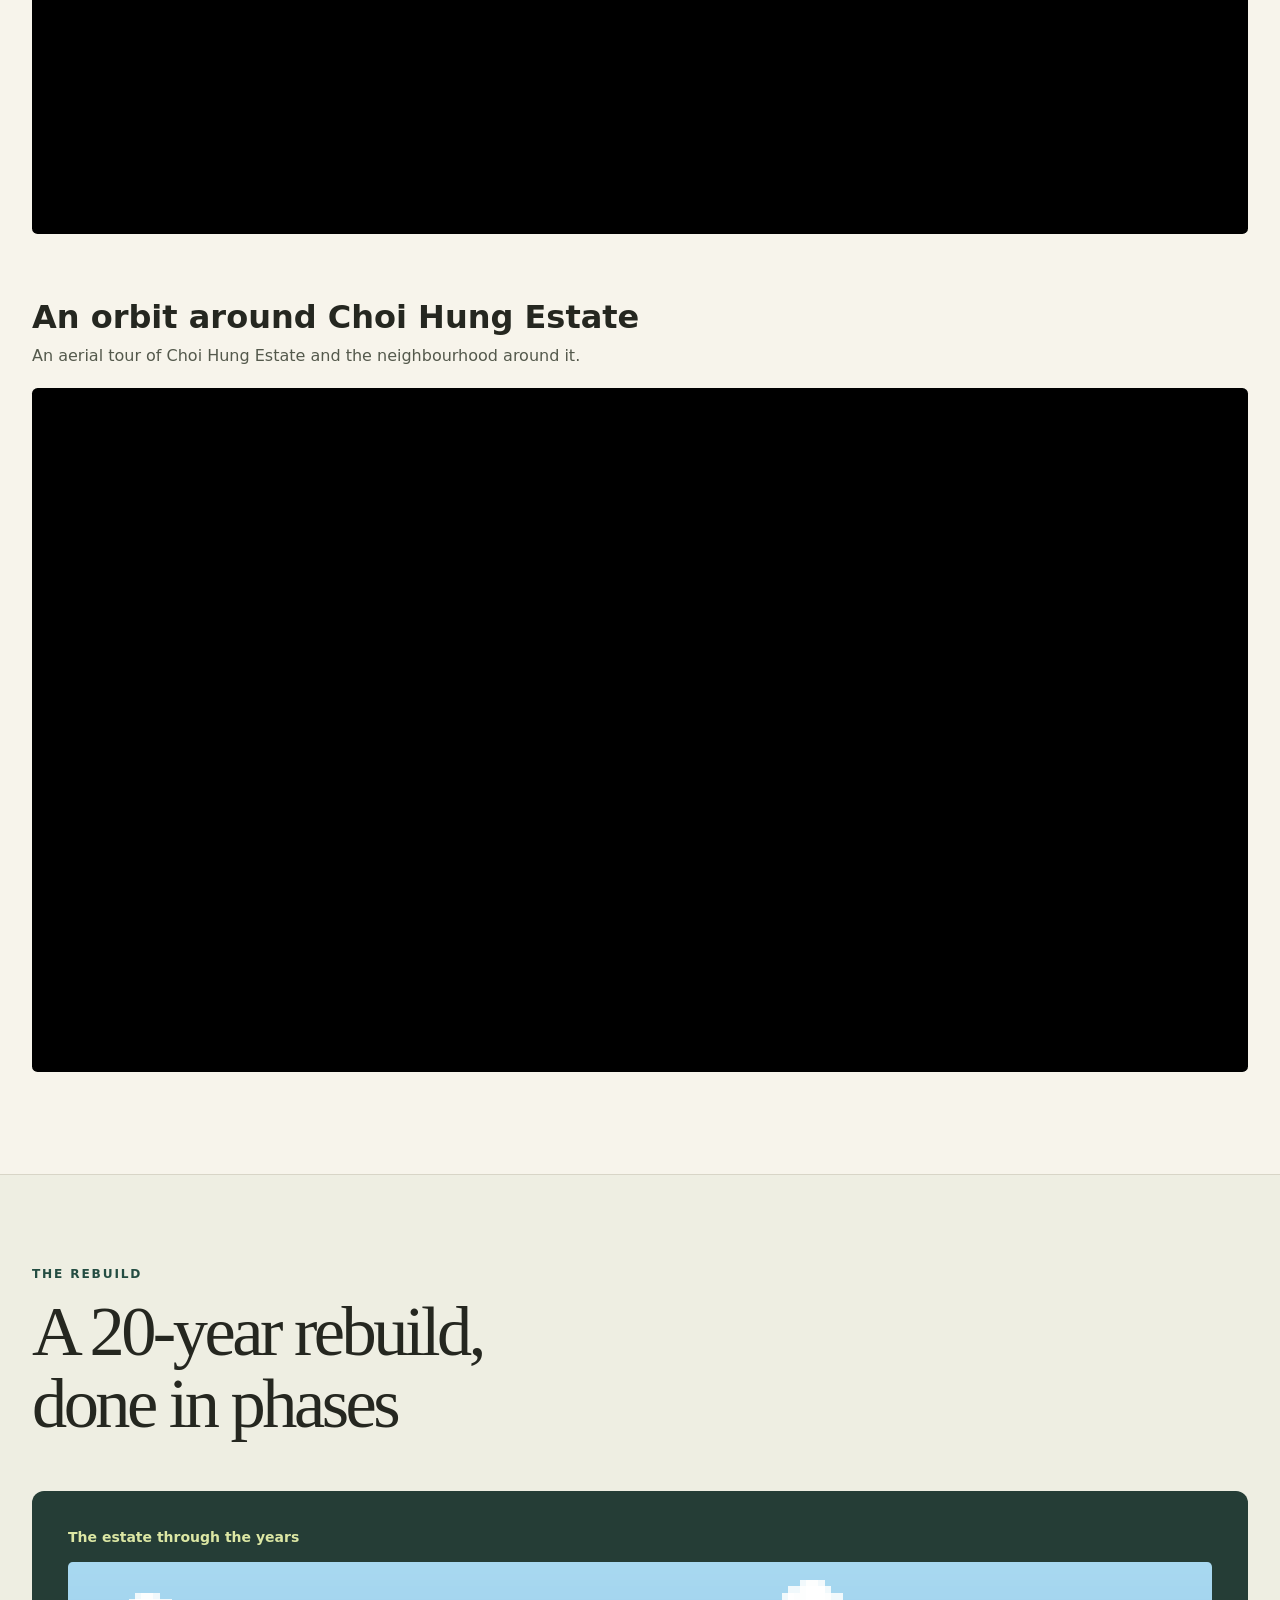
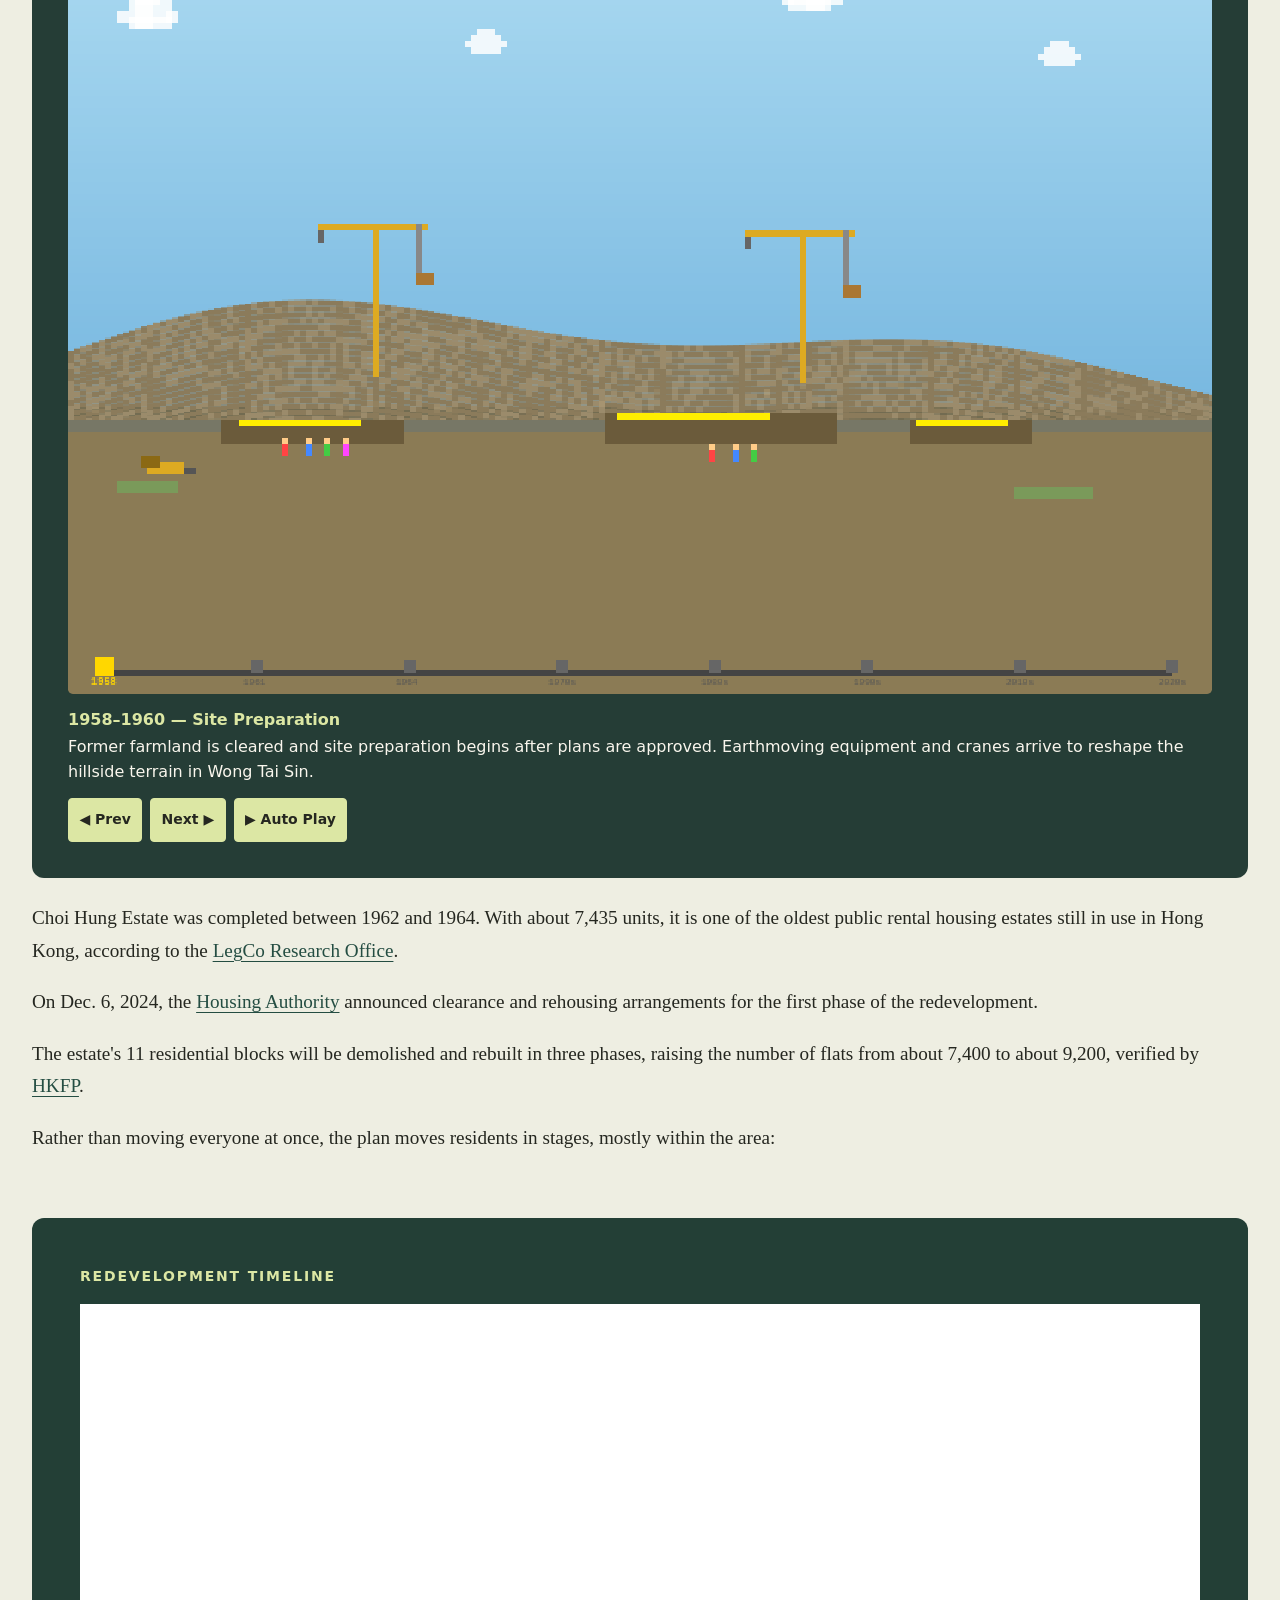
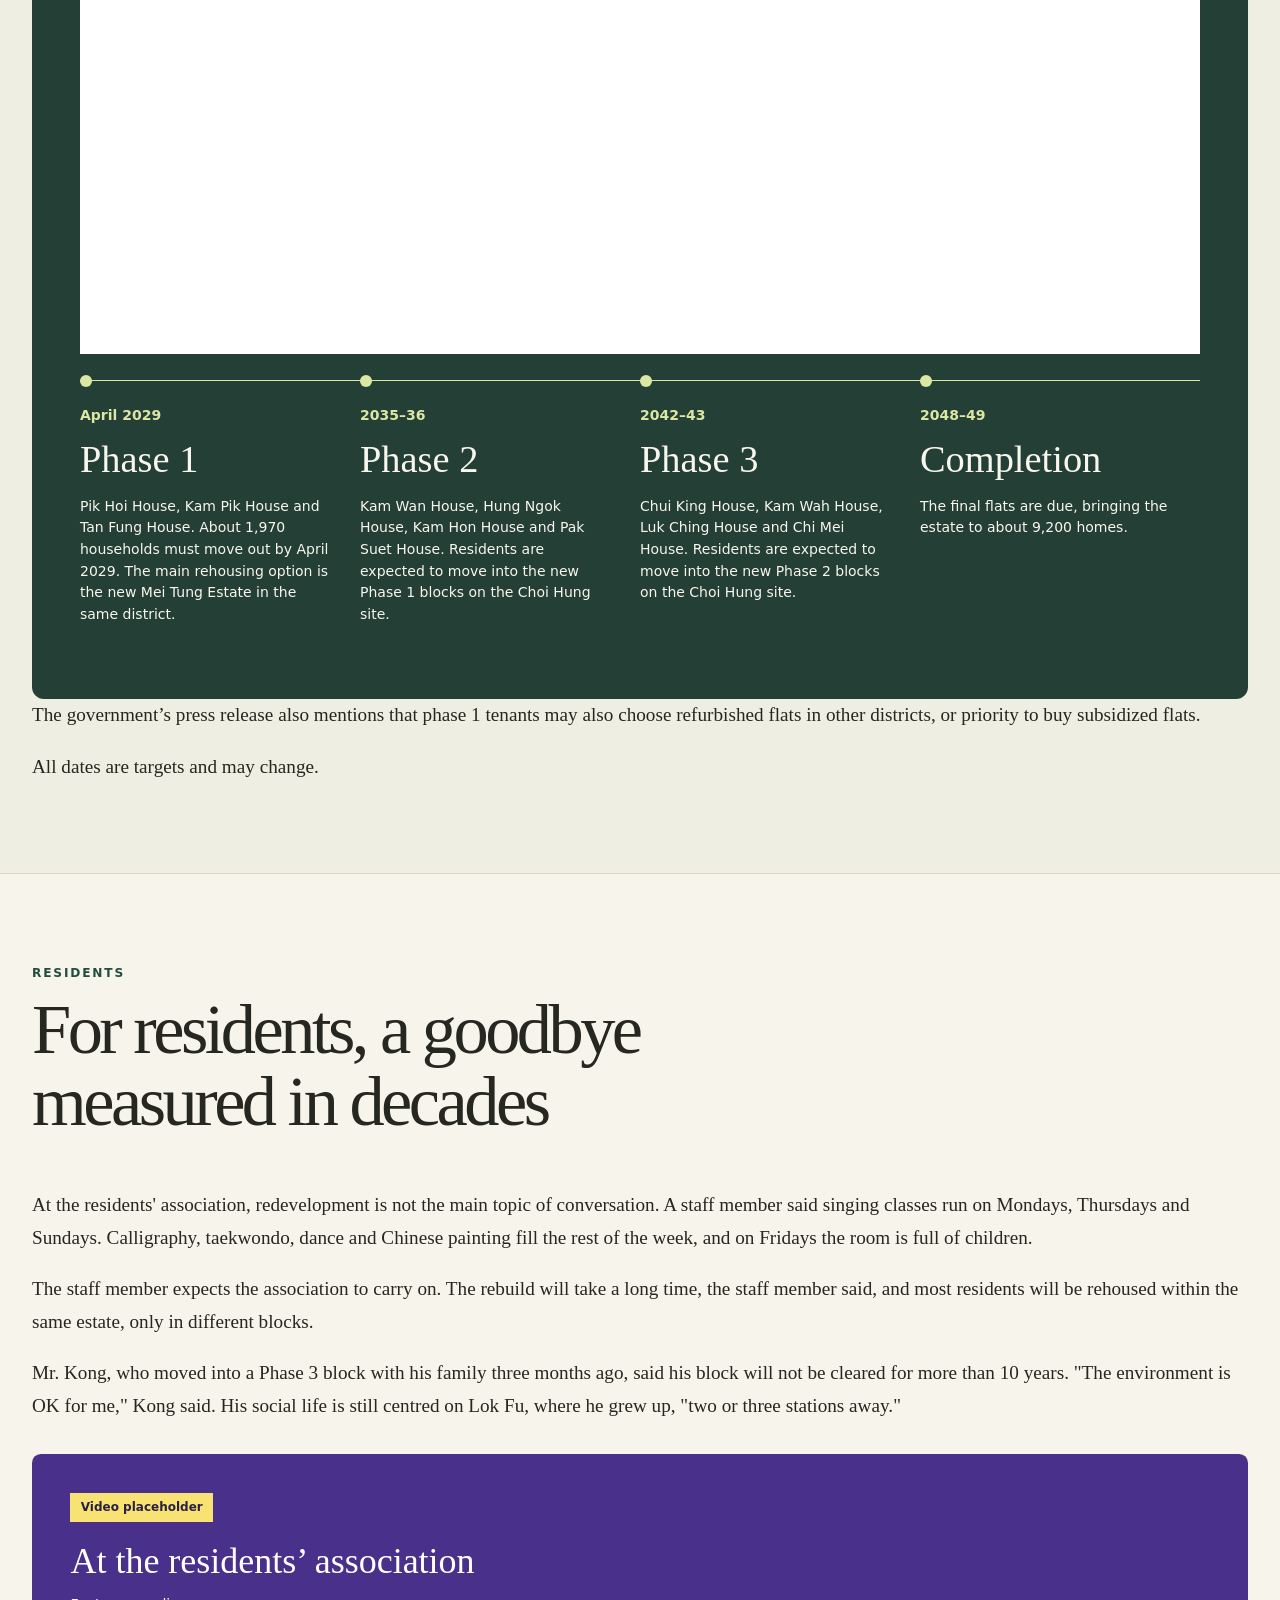
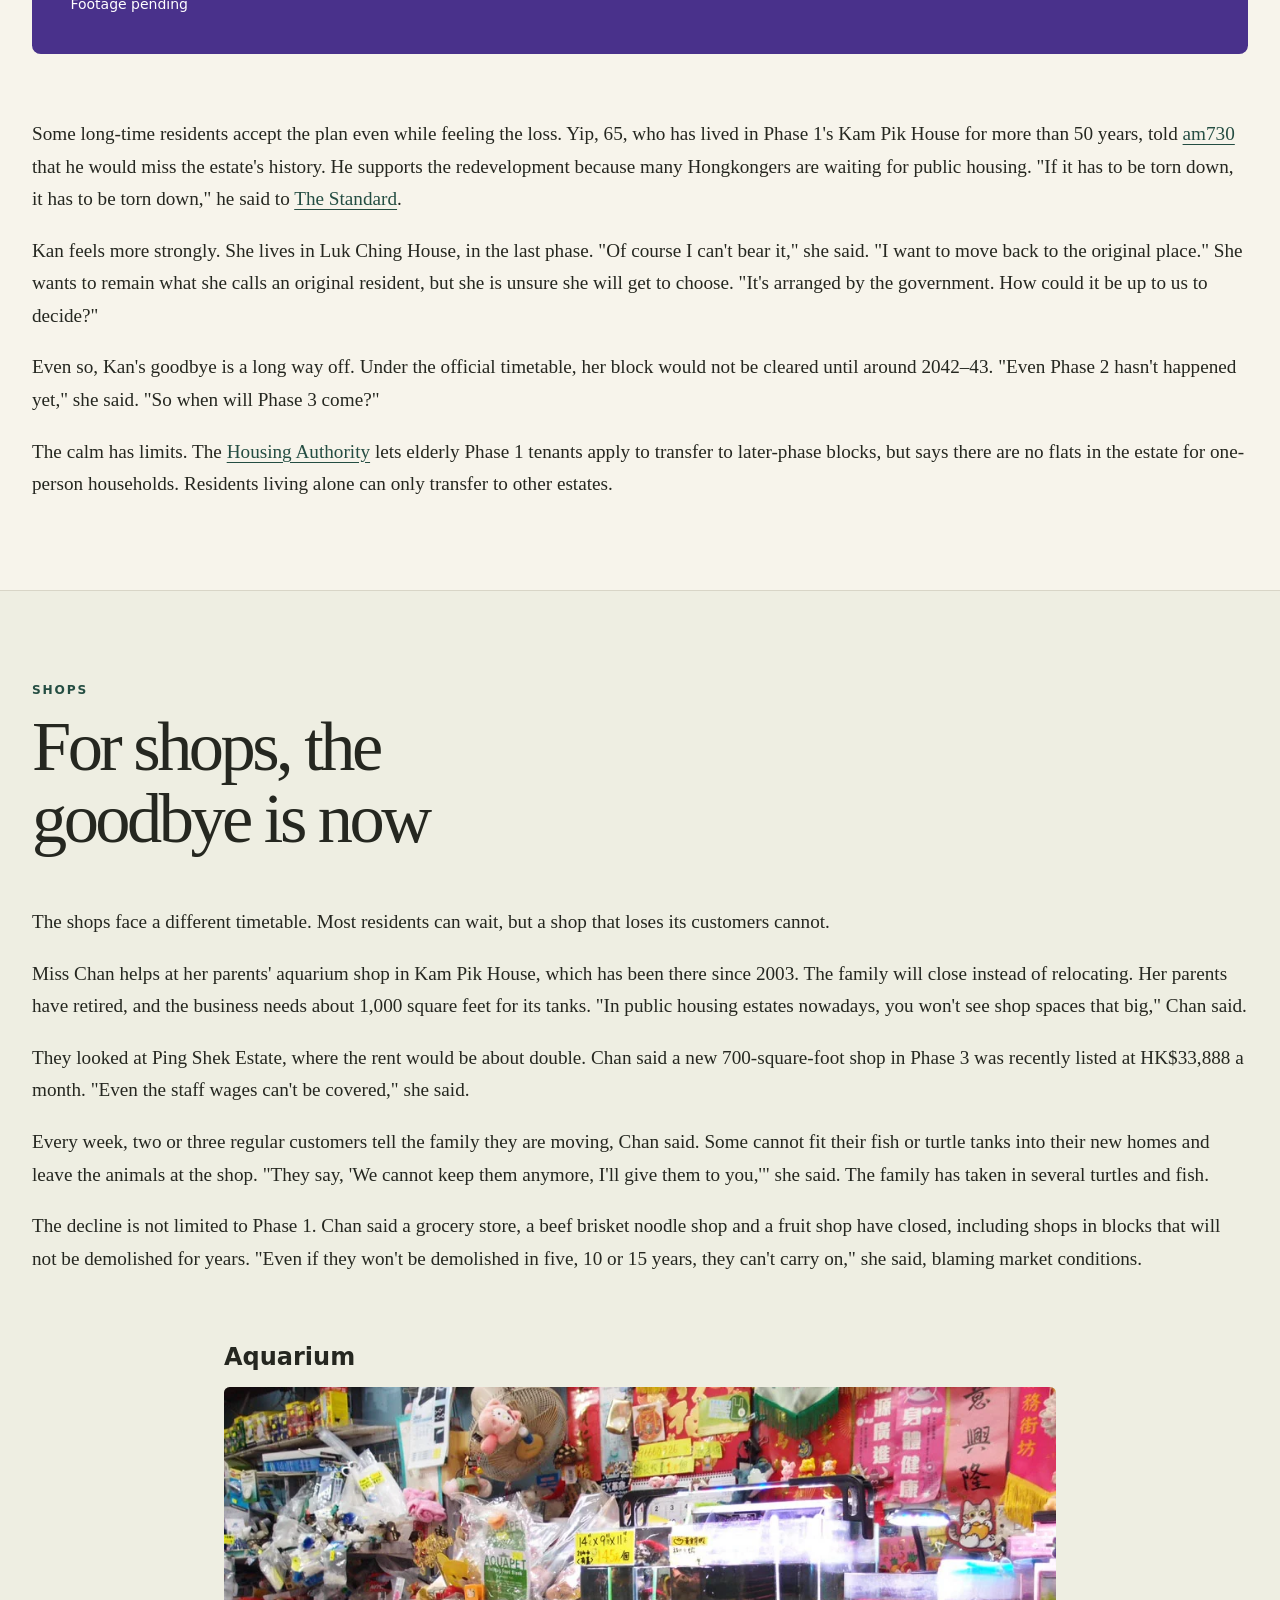
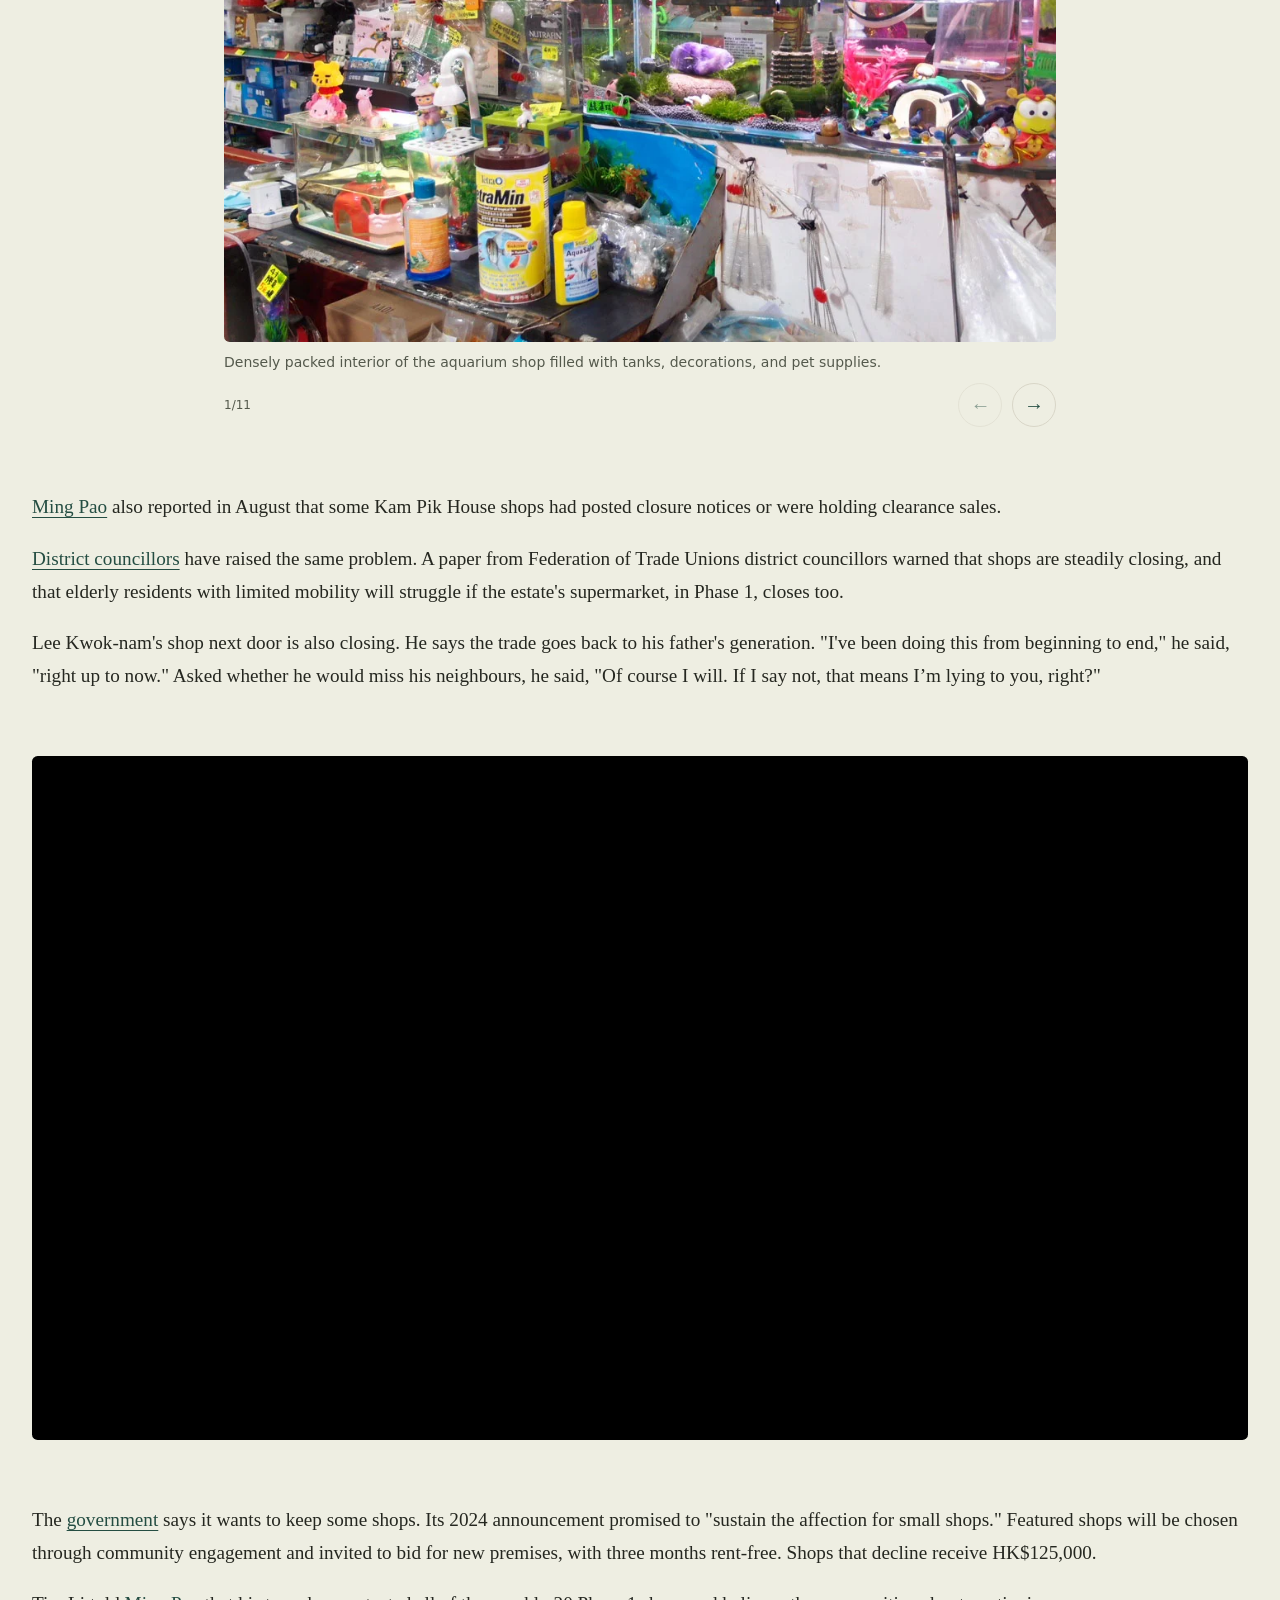
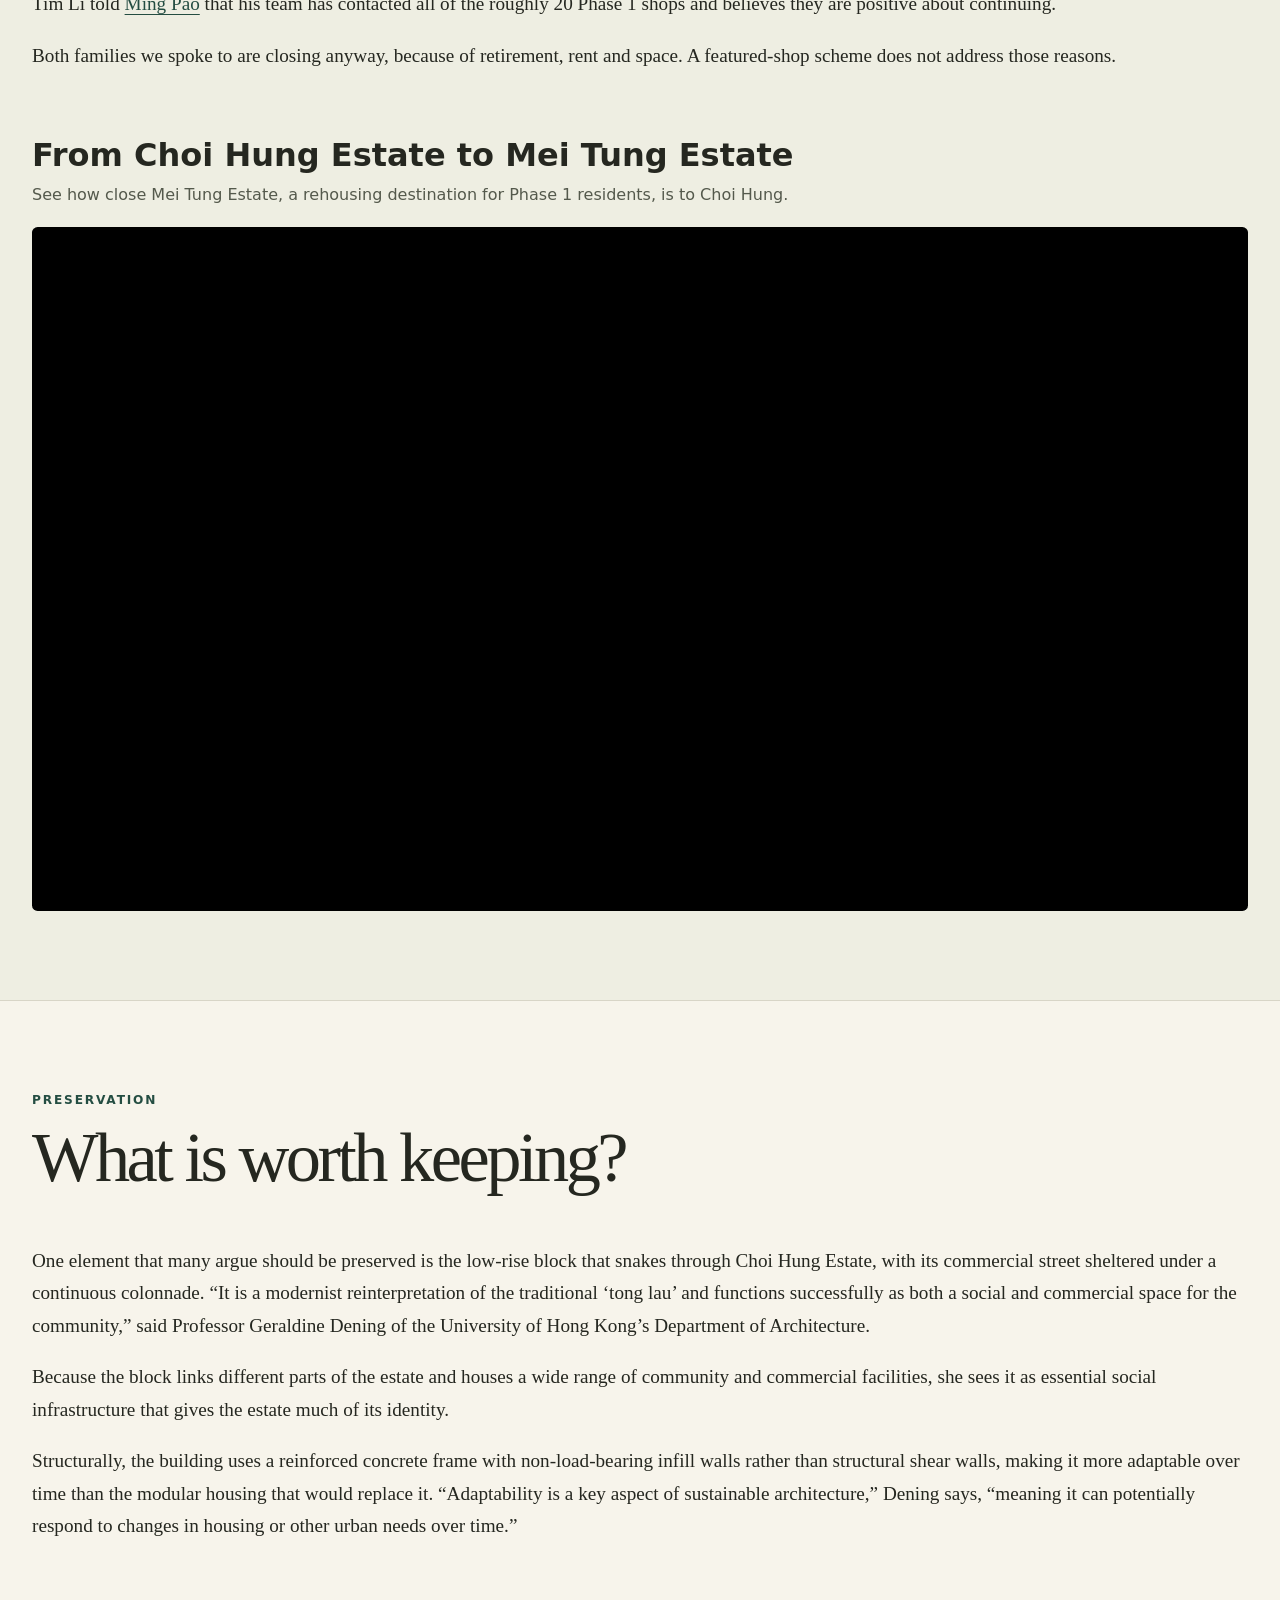
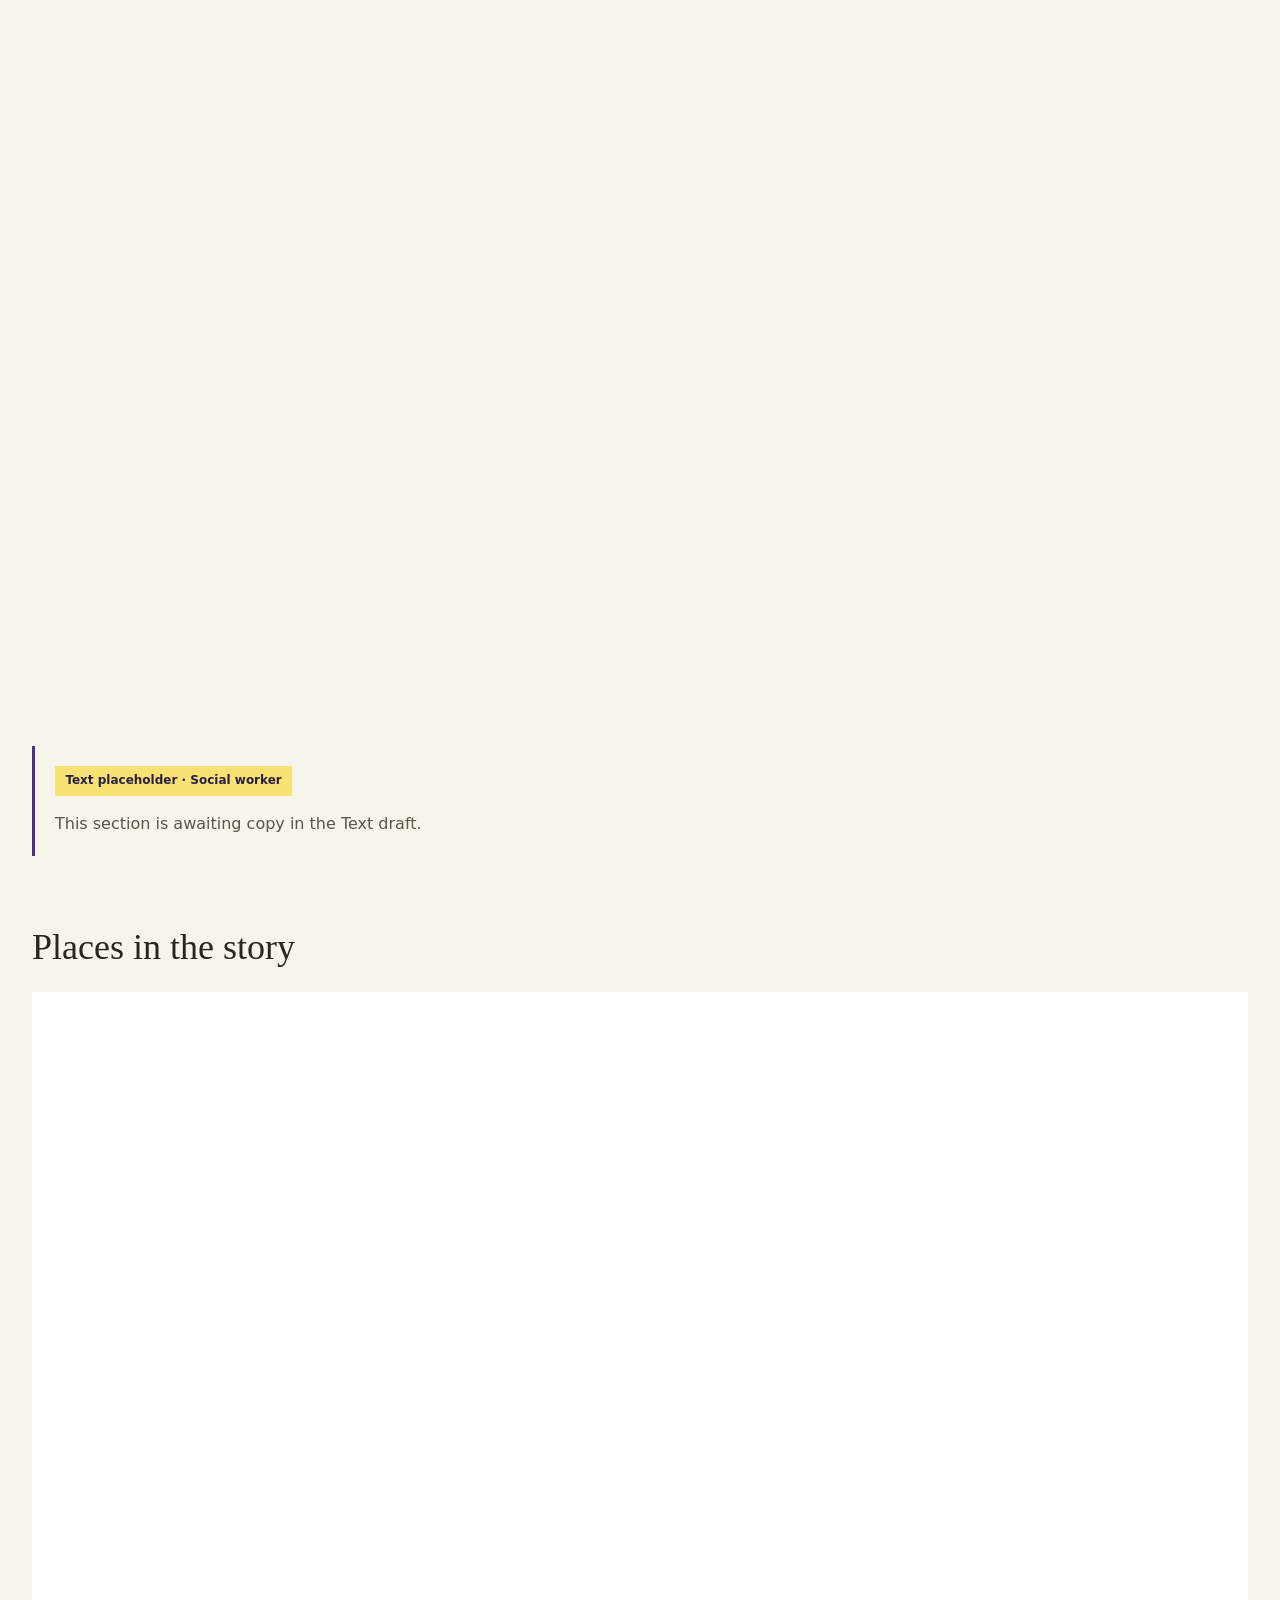
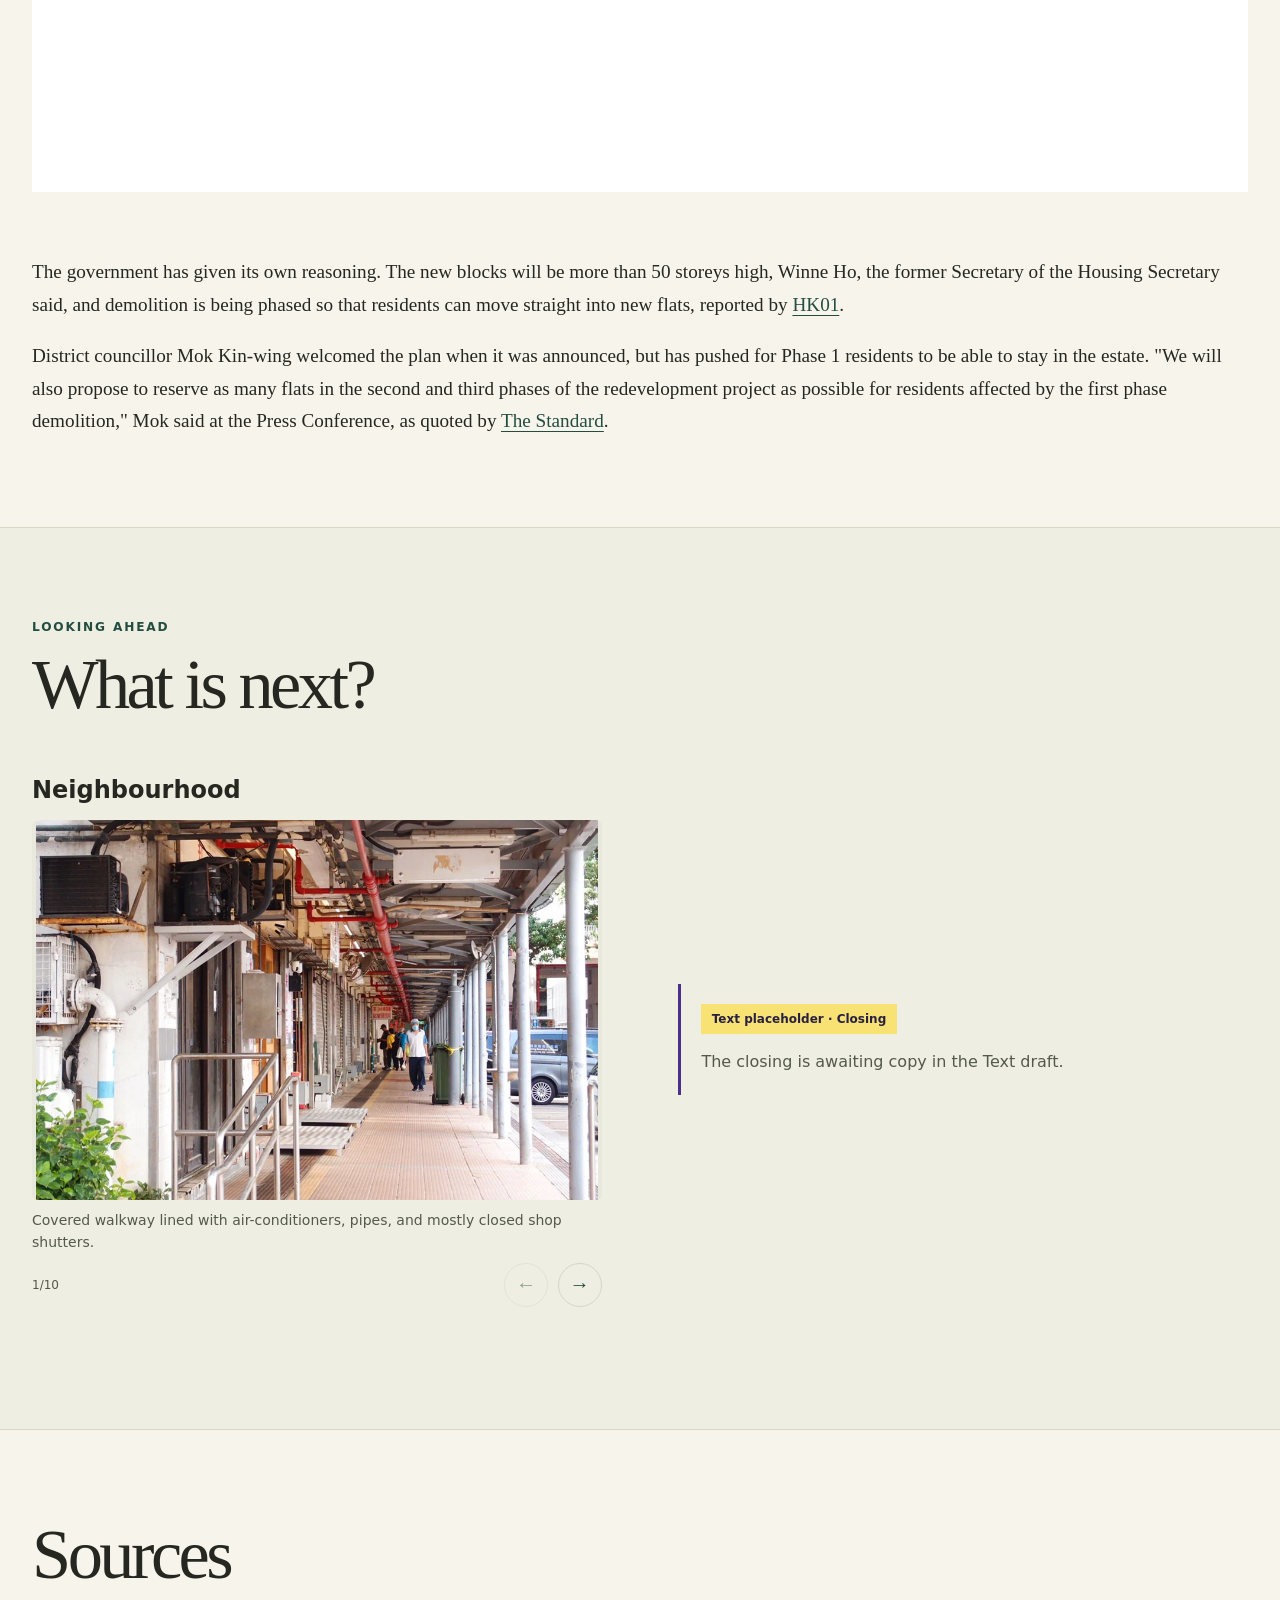
==== commit 31478d55: "Move orbit video introductions above players and remove video captions" ====
--- a/index.html
+++ b/index.html
@@ -7,7 +7,7 @@
   <meta name="description" content="Choi Hung Estate’s residents have up to 20 years before they move. Its decades-old shops do not have that time.">
   <title>Choi Hung Estate begins a slow goodbye</title>
   <link rel="stylesheet" href="vendor/swiper/swiper-bundle.min.css">
-  <link rel="stylesheet" href="styles.css?v=3">
+  <link rel="stylesheet" href="styles.css?v=4">
   <script src="vendor/swiper/swiper-bundle.min.js" defer></script>
   <script src="gallery.js?v=2" defer></script>
   <script src="motion.js" defer></script>
@@ -38,7 +38,6 @@
 </div>
 <figure id="lee-video" class="interview-video">
   <iframe title="Lee Kwok-nam interview video" src="https://drive.google.com/file/d/1QyEZgH8Qrl5v-TX9_oJ8u_oJI3uLM6KD/preview" loading="lazy" allow="fullscreen" allowfullscreen></iframe>
-  <figcaption><h3>Lee Kwok-nam</h3></figcaption>
 </figure>
 <div class="story-pair wrap">
 <div class="gallery swiper" role="region" aria-label="Li Ying Kee gallery">
@@ -94,11 +93,10 @@
 </div>
 <figure id="kan-video" class="interview-video">
   <iframe title="Mrs. Kan interview video" src="https://drive.google.com/file/d/1l9lvq_pPf1lnRuvF1nCZv-XNCjOR7zkU/preview" loading="lazy" allow="fullscreen" allowfullscreen></iframe>
-  <figcaption><h3>Mrs. Kan</h3></figcaption>
 </figure>
 <figure id="earth-video-1" class="interview-video">
+  <figcaption><h3>An orbit around Choi Hung Estate</h3><p>An aerial tour of Choi Hung Estate and the neighbourhood around it.</p></figcaption>
   <iframe title="An orbit around Choi Hung Estate video" src="https://drive.google.com/file/d/1zy849ANQ_q80r04ZechJBaH7zpmNqCsq/preview" loading="lazy" allow="fullscreen" allowfullscreen></iframe>
-  <figcaption><h3>An orbit around Choi Hung Estate</h3></figcaption>
 </figure>
 </div>
 <section id="redevelopment" class="chapter" aria-labelledby="redevelopment-title">
@@ -244,7 +242,6 @@
 </div>
 <figure id="basketball-video" class="interview-video">
   <iframe title="At the basketball court — Student Mak interview video" src="https://drive.google.com/file/d/1azHcuKcge0965CCKBQEfKu883OurDoqs/preview" loading="lazy" allow="fullscreen" allowfullscreen></iframe>
-  <figcaption><h3>At the basketball court — Student Mak</h3></figcaption>
 </figure>
 <div class="prose measure">
 <p>The <a href="https://www.info.gov.hk/gia/general/202412/06/P2024120600218.htm">government</a> says it wants to keep some shops. Its 2024 announcement promised to "sustain the affection for small shops." Featured shops will be chosen through community engagement and invited to bid for new premises, with three months rent-free. Shops that decline receive HK$125,000.</p>
@@ -252,8 +249,8 @@
 <p>Both families we spoke to are closing anyway, because of retirement, rent and space. A featured-shop scheme does not address those reasons.</p>
 </div>
 <figure id="earth-video-2" class="interview-video">
+  <figcaption><h3>From Choi Hung Estate to Mei Tung Estate</h3><p>See how close Mei Tung Estate, a rehousing destination for Phase 1 residents, is to Choi Hung.</p></figcaption>
   <iframe title="From Choi Hung Estate to Mei Tung Estate video" src="https://drive.google.com/file/d/1fDMn5n1BrPxmKveCEoDNq6SGXSs9fp6s/preview" loading="lazy" allow="fullscreen" allowfullscreen></iframe>
-  <figcaption><h3>From Choi Hung Estate to Mei Tung Estate</h3></figcaption>
 </figure>
 </section>
 <section id="preservation" class="chapter" aria-labelledby="preservation-title">
--- a/styles.css
+++ b/styles.css
@@ -72,8 +72,9 @@
 .film h3 { font-size: clamp(1.6rem, 3vw, 2.25rem); }
 .film p { font-size: .875rem; margin: .3rem 0 0; }
 .interview-video iframe { display: block; width: 100%; height: auto; aspect-ratio: 16 / 9; border: 0; border-radius: .35rem; background: #000; }
-.interview-video figcaption { padding-top: .85rem; color: var(--muted); }
-.interview-video h3 { font: 650 1rem/1.5 system-ui, sans-serif; }
+.interview-video figcaption { padding: 0; margin-bottom: 1.25rem; color: var(--ink); }
+.interview-video h3 { font: 650 clamp(1.5rem, 2.5vw, 2rem)/1.2 system-ui, sans-serif; }
+.interview-video figcaption p { margin: .5rem 0 0; color: var(--muted); font: 1rem/1.5 system-ui, sans-serif; }
 .chapter { padding-block: clamp(3rem, 7vw, 7rem); border-top: 1px solid var(--line); }
 .chapter:nth-of-type(even) { background: #eeeee2; }
 .chapter-heading { margin-bottom: clamp(1.6rem, 4vw, 3.5rem); }
